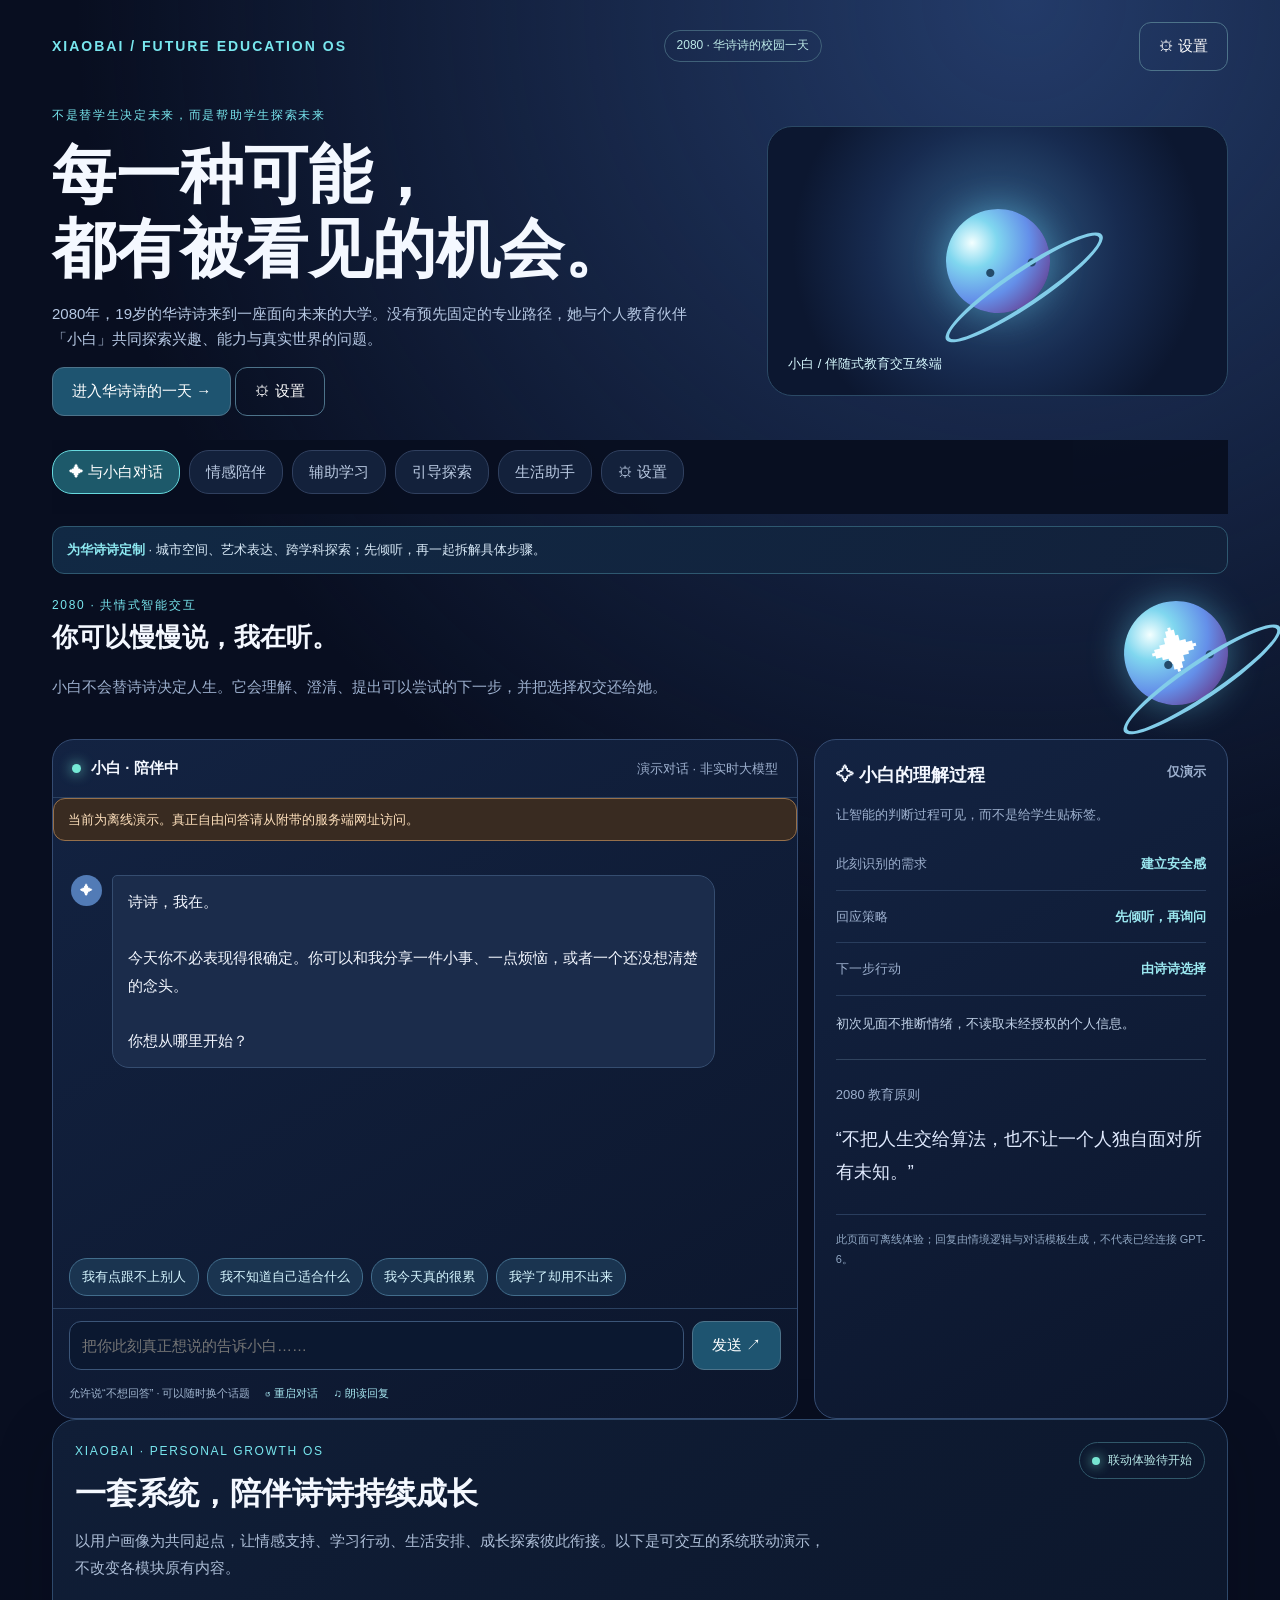
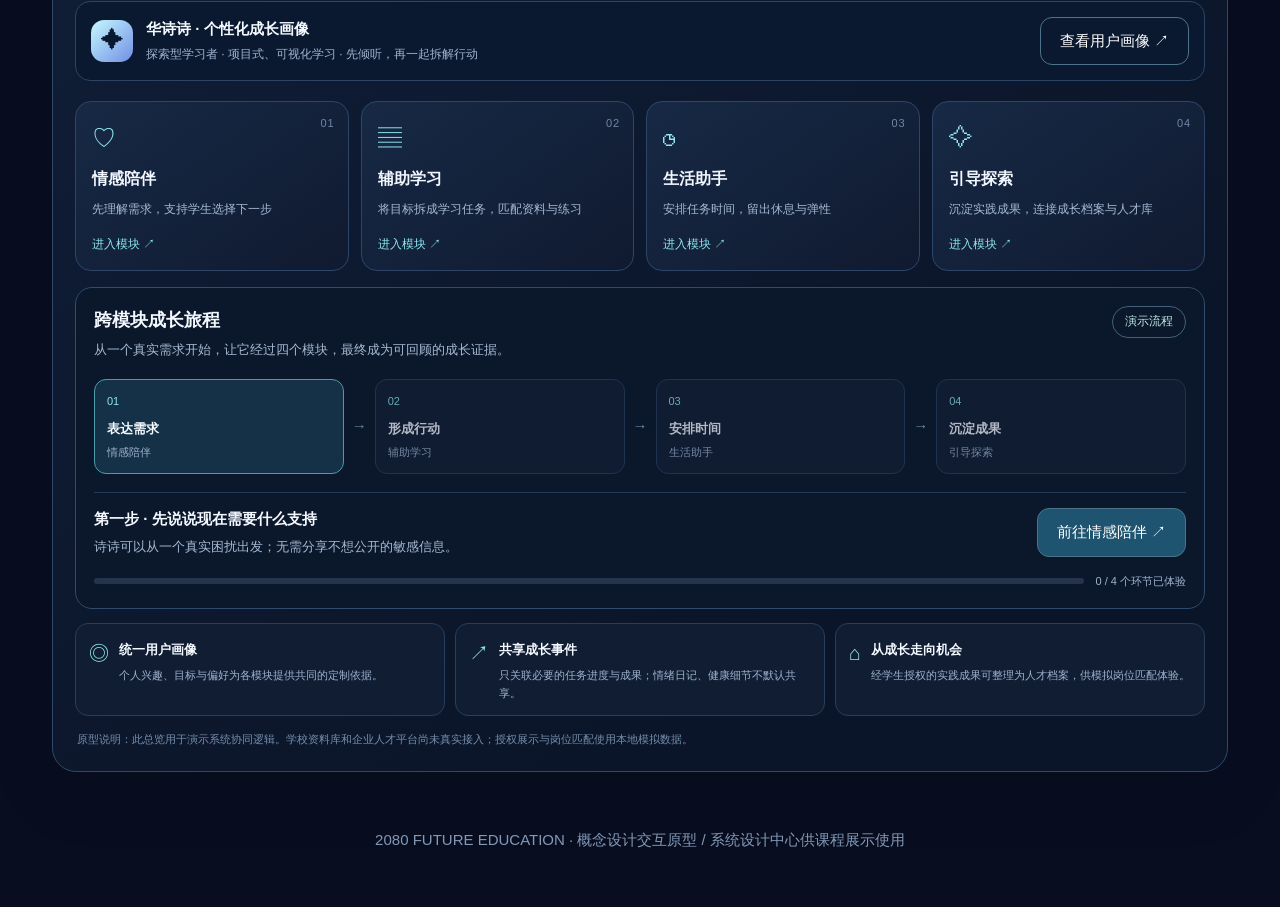
==== index.html @ 4f601743 "Add files via upload" ====
<!DOCTYPE html>
<html lang="zh-CN"><head><meta charset="utf-8"/><meta content="width=device-width,initial-scale=1,viewport-fit=cover" name="viewport"/><title>2080 · 小白未来教育系统</title><style>
:root{--bg:#080e20;--card:#111b35;--line:#263755;--muted:#9db0ce;--text:#f4f8ff;--cyan:#78e6ee;--purple:#aa9fff}*{box-sizing:border-box}body{margin:0;background:radial-gradient(circle at 80% 0%,#233b69 0%,transparent 35%),var(--bg);font:15px/1.65 -apple-system,BlinkMacSystemFont,"PingFang SC","Microsoft Yahei",sans-serif;color:var(--text)}button{font:inherit;cursor:pointer}button:focus-visible{outline:2px solid var(--cyan)}.shell{max-width:1220px;margin:auto;padding:22px}.top{display:flex;justify-content:space-between;align-items:center;gap:15px;flex-wrap:wrap}.brand{font-size:14px;letter-spacing:2px;color:var(--cyan);font-weight:800}.pill{border:1px solid #406179;border-radius:30px;padding:5px 12px;color:#bce9e7;font-size:12px}.hero{display:grid;grid-template-columns:1.2fr .8fr;gap:24px;margin:35px 0 24px;align-items:center}.eyebrow{color:var(--cyan);font-size:12px;letter-spacing:3px}.hero h1{font-size:clamp(34px,5vw,64px);line-height:1.17;margin:12px 0}.hero p{color:#b7c9e4;max-width:640px}.primary,.secondary{border-radius:12px;padding:11px 19px;border:1px solid #4d738a;color:#fff;background:#1e5470}.secondary{background:transparent}.hero-art{min-height:270px;border:1px solid #2b4965;border-radius:25px;background:radial-gradient(circle at 50% 45%,#335e86 0%,#172b50 45%,#0c1730 75%);display:flex;align-items:center;justify-content:center;position:relative;overflow:hidden}.orb{width:135px;height:135px;border-radius:45% 55% 55% 45%;background:linear-gradient(130deg,#fff,#b7edff 55%,#6db3e4);box-shadow:0 0 80px #77d6ff88;position:relative;transform:rotate(-14deg)}.orb:before{content:'●  ●';color:#244b6a;font-size:19px;letter-spacing:13px;position:absolute;top:45px;left:36px}.orb:after{content:'';width:180px;height:30px;border:4px solid #82cde9;border-radius:50%;position:absolute;left:-23px;top:65px;transform:rotate(-20deg)}.float-label{position:absolute;bottom:20px;left:20px;color:#d7f9ff;font-size:13px}.nav{display:flex;gap:9px;overflow-x:auto;padding:10px 0 20px;position:sticky;top:0;z-index:5;background:#080e20ee}.nav button{white-space:nowrap;background:#13213b;color:#b9c9e1;border:1px solid #30405f;border-radius:20px;padding:9px 16px}.nav button.active{background:#1d596a;color:white;border-color:#67d9de}.section{display:none}.section.active{display:block}.grid{display:grid;grid-template-columns:repeat(2,minmax(0,1fr));gap:16px}.card{background:linear-gradient(145deg,#152440,#10192f);border:1px solid var(--line);border-radius:19px;padding:23px;margin-bottom:16px}.card h2,.card h3{margin:0 0 12px}.muted{color:var(--muted)}.small{font-size:13px}.flow{display:grid;grid-template-columns:repeat(4,1fr);gap:12px}.node{border:1px solid #42627c;border-radius:14px;padding:15px;background:#152c43}.node b{color:#8ee9ed}.node span{display:block;color:#a8bfd6;font-size:12px;margin-top:5px}.tag{display:inline-block;color:#9ee4e6;border:1px solid #396477;padding:2px 9px;border-radius:20px;font-size:12px;margin:3px}.choices{display:flex;gap:9px;flex-wrap:wrap;margin:14px 0}.choice{border:1px solid #39506d;background:#182b49;color:#d9eaff;border-radius:11px;padding:10px 13px}.choice.selected{background:#285a72;border-color:#80dce7}.dialog{padding:17px;border-left:3px solid #80dce7;background:#10263e;border-radius:0 12px 12px 0;min-height:95px}.steps{display:grid;gap:10px}.step{background:#111e35;border:1px solid #2b425f;border-radius:12px;padding:13px}.step strong{color:#95edf0}.layout{display:grid;grid-template-columns:1.05fr .95fr;gap:16px}.trace{font-family:inherit;font-size:13px}.trace div{border-left:2px solid #5791a9;padding:7px 12px;margin-left:7px;color:#d7e5f5}.trace b{color:#89e3e6}.progress{height:10px;background:#26334d;border-radius:10px;overflow:hidden}.progress i{display:block;background:linear-gradient(90deg,#6cc9d8,#a69af2);height:100%;width:25%;transition:width .4s}.metric{font-size:30px;color:#a6eff2;font-weight:700}.toggle{display:flex;justify-content:space-between;gap:15px;align-items:center;padding:12px 0;border-bottom:1px solid #2b3a52}.toggle input{width:20px;height:20px;accent-color:#67c9d9}.foot{text-align:center;color:#8298b6;padding:32px 0}.note{border:1px dashed #446d7a;padding:14px;border-radius:12px;color:#b7dce1}.outcome{color:#a6e5d5}.screen-title{font-size:26px;margin:0 0 16px}.timeline{display:grid;gap:12px}.timeline .step{display:flex;justify-content:space-between;gap:15px;align-items:center}.timeline button{background:#23465f;color:white;border:1px solid #4b8093;border-radius:10px;padding:6px 11px}.hide{display:none!important}@media(max-width:750px){.shell{padding:15px}.hero,.layout,.grid{grid-template-columns:1fr}.flow{grid-template-columns:1fr 1fr}.hero-art{min-height:210px}.card{padding:17px}.hero{margin-top:16px}}

/* Personalized learner profile */
.profile-card{border:1px solid #345475;background:linear-gradient(135deg,#132944,#101a31);border-radius:16px;padding:18px;margin:16px 0 20px}
.profile-card h3{margin:0 0 6px}.profile-grid{display:grid;grid-template-columns:repeat(2,minmax(0,1fr));gap:12px}.profile-field{display:flex;flex-direction:column;gap:5px}.profile-field.full{grid-column:1/-1}.profile-field label{font-size:13px;color:#b9cce5}.profile-field input,.profile-field select,.profile-field textarea{width:100%;min-width:0;background:#09152b;border:1px solid #3b5578;border-radius:10px;color:#f4f8ff;padding:10px;font:inherit}.profile-hint{border:1px solid #2e5870;background:linear-gradient(120deg,#112944,#12213b);border-radius:12px;padding:12px 14px;margin:12px 0 18px;color:#d9eaf8;font-size:13px}.profile-hint strong{color:#8de8f0}.profile-tags{display:flex;flex-wrap:wrap;gap:7px;margin-top:9px}.profile-tag{border:1px solid #355775;border-radius:999px;padding:3px 9px;color:#a9e9f0;font-size:12px}
@media(max-width:600px){.profile-grid{grid-template-columns:1fr}.profile-field.full{grid-column:auto}}

</style><style>.chat-head{display:flex;justify-content:space-between;align-items:center;gap:20px}.eyebrow{color:#78e6ee;letter-spacing:.14em;font-size:12px}.orb{width:104px;height:104px;flex-shrink:0;border-radius:50%;display:grid;place-items:center;font-size:48px;color:#fff;background:radial-gradient(circle at 30% 27%,#f3ffff,#80d7ef 24%,#648fe9 55%,#6657ac 76%,#25365c);box-shadow:0 0 36px #64cbe977;animation:floatOrb 4s ease-in-out infinite}@keyframes floatOrb{50%{transform:translateY(-9px)}}.chat-layout{display:grid;grid-template-columns:minmax(0,1.8fr) minmax(240px,1fr);gap:16px;margin-top:24px}.chat-panel,.insight-panel{border:1px solid #344b71;background:linear-gradient(150deg,#132342,#0c162c);border-radius:22px;overflow:hidden}.chat-status{padding:16px 19px;border-bottom:1px solid #2b4161;display:flex;gap:10px;align-items:center;font-weight:700}.chat-status .muted{margin-left:auto;font-weight:400}.pulse{height:9px;width:9px;border-radius:50%;background:#75ead6;box-shadow:0 0 13px #75ead6}.chat-messages{height:405px;overflow:auto;padding:22px 18px;display:flex;flex-direction:column;gap:18px;scroll-behavior:smooth}.msg{display:flex;gap:10px;align-items:flex-start;max-width:91%;animation:rise .25s ease}@keyframes rise{from{opacity:0;transform:translateY(7px)}to{opacity:1;transform:translateY(0)}}.msg.user{align-self:flex-end;flex-direction:row-reverse}.avatar{width:31px;height:31px;display:grid;place-items:center;border-radius:50%;flex-shrink:0;background:#527bb6;color:white;font-size:13px}.msg.user .avatar{background:#725e9e}.bubble{white-space:pre-line;line-height:1.85;padding:12px 15px;border:1px solid #354d70;border-radius:5px 17px 17px 17px;background:#1b2c4b;color:#f3f7ff}.msg.user .bubble{background:#294e66;border-color:#46748c;border-radius:17px 5px 17px 17px}.quick-replies{padding:0 16px 12px;display:flex;gap:8px;flex-wrap:wrap}.quick-replies button{border:1px solid #426d8c;border-radius:18px;background:#1a3450;color:#d6f6ff;padding:7px 12px;cursor:pointer;font-size:13px}.quick-replies button:hover{background:#2c5472}.chat-input{display:flex;gap:8px;padding:12px 16px;border-top:1px solid #2b4161}.chat-input input{flex:1;min-width:0;border-radius:12px;background:#0b1830;border:1px solid #3b5578;color:white;padding:12px;font-size:15px;outline:none}.chat-input input:focus{border-color:#78e6ee}.chat-input button{white-space:nowrap}.chat-bottom{display:flex;align-items:center;flex-wrap:wrap;gap:12px;padding:0 16px 14px;color:#a1b6d0;font-size:11px}.tinybtn{background:transparent;border:0;color:#a6e6f0;cursor:pointer;padding:2px}.insight-panel{padding:21px}.insight-top{font-size:18px;font-weight:750;display:flex;justify-content:space-between;gap:10px}.insight-row{padding:15px 0;border-bottom:1px solid #293d5d;display:flex;justify-content:space-between;gap:12px;align-items:flex-start;font-size:13px}.insight-row span{color:#9db0ce}.insight-row strong{color:#9be8f0;text-align:right}.insight-note{font-size:13px;line-height:1.8;color:#c2d3e9;margin-top:16px}.insight-divider{height:1px;background:#30435e;margin:24px 0}.ethic-quote{font-size:18px;line-height:1.8;color:#e1ebff}.demo-disclaimer{font-size:11px;color:#90a7c3;line-height:1.8;border-top:1px solid #293d5d;padding-top:15px;margin-top:26px}@media(max-width:730px){.chat-layout{grid-template-columns:1fr}.chat-messages{height:390px}.orb{width:70px;height:70px;font-size:30px}.chat-head .screen-title{font-size:25px}.insight-panel{padding:17px}} </style>
<style>
.function-chat{margin-top:18px;padding:0;overflow:hidden;background:linear-gradient(135deg,#111f39,#0c162b 75%);border-color:#345274}
.function-chat-head{display:flex;justify-content:space-between;align-items:flex-start;gap:16px;padding:24px 24px 18px;border-bottom:1px solid #2b4161;background:radial-gradient(circle at 85% 0%,#244b69 0%,transparent 44%)}
.function-chat-grid{display:grid;grid-template-columns:minmax(0,1.65fr) minmax(220px,.75fr);gap:0}
.function-chat-main{min-width:0;border-right:1px solid #2b4161}
.function-chat-messages{min-height:220px;max-height:350px;overflow:auto;padding:18px;display:flex;flex-direction:column;gap:13px}
.fchat-msg{display:flex;gap:9px;align-items:flex-start;max-width:94%}.fchat-msg.user{align-self:flex-end;flex-direction:row-reverse}
.fchat-avatar{width:29px;height:29px;border-radius:50%;display:grid;place-items:center;flex-shrink:0;background:linear-gradient(135deg,#8be4ed,#6c7be3);color:#0b1830;font-weight:800}
.fchat-msg.user .fchat-avatar{background:#7563a9;color:#fff}
.fchat-bubble{white-space:pre-wrap;line-height:1.8;padding:11px 14px;border:1px solid #354d70;border-radius:4px 15px 15px 15px;background:#1a2c49;color:#f2f7ff}
.fchat-msg.user .fchat-bubble{background:#294b65;border-color:#4b7890;border-radius:15px 4px 15px 15px}
.function-prompts{display:flex;gap:8px;flex-wrap:wrap;padding:0 16px 12px}.function-prompts button{border:1px solid #426d8c;border-radius:18px;background:#172f4b;color:#d6f6ff;padding:7px 11px;font-size:12px}
.function-chat-input{display:flex;gap:8px;padding:12px 15px;border-top:1px solid #2b4161}.function-chat-input input{flex:1;min-width:0;background:#09152b;border:1px solid #3b5578;border-radius:12px;color:white;padding:12px;font:inherit}.function-chat-input input:focus{outline:1px solid #78e6ee}
.function-chat-side{padding:22px;background:#0d1a30}.function-chat-side h3{margin:0 0 7px}.faction-row{display:flex;justify-content:space-between;gap:10px;padding:13px 0;border-bottom:1px solid #293d5d;font-size:13px}.faction-row span{color:#9db0ce}.faction-row strong{color:#9be8f0;text-align:right}.fchat-action{margin-top:15px;padding:13px;border-radius:12px;background:#132943;border:1px solid #31536e;color:#cce3f6;font-size:13px;line-height:1.8}
@media(max-width:730px){.function-chat-head{padding:18px;flex-direction:column}.function-chat-grid{grid-template-columns:1fr}.function-chat-main{border-right:0;border-bottom:1px solid #2b4161}.function-chat-side{padding:17px}.function-chat-messages{min-height:180px}}
</style>
<style>
/* Growth archive: added only to the existing Growth section */
.growth-module{border-color:#365779;background:linear-gradient(145deg,#142440,#0d172c)}
.growth-metrics{margin:16px 0}.growth-archives,.growth-explores,.growth-practices{display:grid;grid-template-columns:repeat(2,minmax(0,1fr));gap:12px;margin-top:12px}
.growth-item{border:1px solid #304865;border-radius:14px;padding:15px;background:#0d1a30;min-width:0}
.growth-item h4{margin:0 0 7px;font-size:15px}.growth-item p{font-size:12px;color:var(--muted);margin:0 0 10px}
.growth-item textarea{width:100%;min-height:78px;resize:vertical;background:#081429;border:1px solid #344b69;border-radius:9px;padding:10px;color:#f4f8ff;font:13px/1.6 inherit}
.growth-item button{margin-top:9px;border-radius:9px;padding:8px 11px;border:1px solid #47758a;background:#1c4b63;color:#fff;font-size:12px}
.growth-item button:disabled{opacity:.65;cursor:default}.growth-state{font-size:11px;color:#8de6e9;margin-top:8px}
@media(max-width:750px){.growth-archives,.growth-explores,.growth-practices{grid-template-columns:1fr}}
</style>

<style>
/* Emotional companion expansion: low-pressure check-in, grounding, reflection and help-seeking */
.emotion-grid{display:grid;grid-template-columns:repeat(3,minmax(0,1fr));gap:12px}
.emotion-option{border:1px solid #355071;background:#101e36;color:#e8f3ff;border-radius:14px;padding:14px;text-align:left;min-height:82px}
.emotion-option strong{display:block;color:#a8eff1;font-size:15px;margin-bottom:4px}.emotion-option span{font-size:12px;color:#aabed8}
.emotion-option.selected{background:#21475e;border-color:#79dce5;box-shadow:0 0 0 1px #79dce555}
.emotion-tool-grid{display:grid;grid-template-columns:repeat(2,minmax(0,1fr));gap:12px}
.emotion-panel{background:#0d1a30;border:1px solid #2e4565;border-radius:14px;padding:16px;min-width:0}
.emotion-panel h3{font-size:17px;margin:0 0 8px}.emotion-output{min-height:84px;white-space:pre-line;line-height:1.85;color:#d9e8fa;background:#122641;border:1px solid #304c6d;border-radius:12px;padding:14px}
.emotion-panel textarea,.emotion-panel input,.emotion-panel select{width:100%;background:#09152b;border:1px solid #3b5578;border-radius:10px;color:white;padding:11px;font:inherit;margin:6px 0 10px}
.emotion-log{display:grid;gap:8px}.emotion-log-item{padding:10px 12px;background:#111f37;border:1px solid #2b425f;border-radius:10px;font-size:13px;color:#d5e4f6}
@media(max-width:750px){.emotion-grid,.emotion-tool-grid{grid-template-columns:1fr 1fr}}@media(max-width:480px){.emotion-grid,.emotion-tool-grid{grid-template-columns:1fr}}
</style>

<style>
.talent-hub{border-color:#3c6680;background:linear-gradient(145deg,#142440,#0b172c)}
.talent-preview{white-space:pre-wrap;overflow-wrap:anywhere;background:#09152b;border:1px solid #30435e;border-radius:12px;padding:14px;color:#d8e8fa;font:13px/1.8 inherit;min-height:68px}
.talent-results{display:grid;grid-template-columns:repeat(2,minmax(0,1fr));gap:12px;margin-top:14px}
.talent-result{background:#0d1a30;border:1px solid #304865;border-radius:14px;padding:15px;min-width:0}
.talent-result h4{margin:0 0 6px}.talent-result p{margin:6px 0;color:#a9bdd6;font-size:13px}
@media(max-width:750px){.talent-results{grid-template-columns:1fr}}
</style>

</head><body><div class="shell"><header class="top"><div class="brand">XIAOBAI / FUTURE EDUCATION OS</div><div class="pill">2080 · 华诗诗的校园一天</div><button class="secondary" onclick="go('settings')" type="button">⚙ 设置</button></header><section class="hero"><div><div class="eyebrow">不是替学生决定未来，而是帮助学生探索未来</div><h1>每一种可能，<br/>都有被看见的机会。</h1><p>2080年，19岁的华诗诗来到一座面向未来的大学。没有预先固定的专业路径，她与个人教育伙伴「小白」共同探索兴趣、能力与真实世界的问题。</p><button class="primary" onclick="go('experience')">进入华诗诗的一天 →</button> <button class="secondary" onclick="go('settings')">⚙ 设置</button></div><div class="hero-art"><div aria-label="小白飞行伙伴图形" class="orb"></div><div class="float-label">小白 / 伴随式教育交互终端</div></div></section>

<nav aria-label="页面导航" class="nav"><button class="active" data-page="chat" onclick="go('chat')">✦ 与小白对话</button><button data-page="experience" onclick="go('experience')">情感陪伴</button><button data-page="learning" onclick="go('learning')">辅助学习</button><button data-page="growth" onclick="go('growth')">引导探索</button><button data-page="status" onclick="go('status')">生活助手</button><button data-page="settings" onclick="go('settings')">⚙ 设置</button></nav>
<main><section class="section active" id="chat"><div class="profile-hint" id="profileHintChat"><strong>为诗诗定制</strong> · 探索型学习者｜先理解感受，再一起拆解行动。</div><div class="chat-head"><div><span class="eyebrow">2080 · 共情式智能交互</span><h2 class="screen-title">你可以慢慢说，我在听。</h2><p class="muted">小白不会替诗诗决定人生。它会理解、澄清、提出可以尝试的下一步，并把选择权交还给她。</p></div><div aria-hidden="true" class="orb"><span>✦</span></div></div><div class="chat-layout"><div class="chat-panel"><div class="chat-status"><span class="pulse"></span> 小白 · 陪伴中 <span class="muted small">演示对话 · 非实时大模型</span></div><div aria-live="polite" class="chat-messages" id="chatMessages"></div><div class="quick-replies" id="quickReplies"></div><form class="chat-input" id="chatForm" onsubmit="sendChat(event)"><input aria-label="对小白说话" autocomplete="off" id="chatText" maxlength="400" placeholder="把你此刻真正想说的告诉小白……"/><button class="primary" type="submit">发送 ↗</button></form><div class="chat-bottom"><span>允许说“不想回答” · 可以随时换个话题</span><button class="tinybtn" onclick="restartChat()">↺ 重启对话</button><button class="tinybtn" onclick="speakLast()">♫ 朗读回复</button></div></div><aside class="insight-panel"><div class="insight-top">✧ 小白的理解过程 <span class="muted small">仅演示</span></div><p class="muted small">让智能的判断过程可见，而不是给学生贴标签。</p><div class="insight-row"><span>此刻识别的需求</span><strong id="chatNeed">建立安全感</strong></div><div class="insight-row"><span>回应策略</span><strong id="chatStrategy">先倾听，再询问</strong></div><div class="insight-row"><span>下一步行动</span><strong id="chatAction">由诗诗选择</strong></div><div class="insight-note" id="chatRationale">初次见面不推断情绪，不读取未经授权的个人信息。</div><div class="insight-divider"></div><div class="small muted">2080 教育原则</div><p class="ethic-quote">“不把人生交给算法，也不让一个人独自面对所有未知。”</p><div class="demo-disclaimer">此页面可离线体验；回复由情境逻辑与对话模板生成，不代表已经连接 GPT-6。</div></aside></div><section class="system-hub" aria-label="系统联动总览">
 <div class="system-hub-head">
  <div><div class="eyebrow">XIAOBAI · PERSONAL GROWTH OS</div><h2>一套系统，陪伴诗诗持续成长</h2><p>以用户画像为共同起点，让情感支持、学习行动、生活安排、成长探索彼此衔接。以下是可交互的系统联动演示，不改变各模块原有内容。</p></div>
  <div class="hub-status"><span class="hub-dot"></span><span id="hubStatusText">联动体验待开始</span></div>
 </div>
 <div class="hub-profile">
  <div class="hub-avatar">✦</div><div class="hub-profile-copy"><strong id="hubProfileName">华诗诗 · 个性化成长画像</strong><span id="hubProfileSummary">探索型学习者 · 项目式、可视化学习 · 先倾听，再一起拆解行动</span></div>
  <button class="secondary" type="button" onclick="go('settings')">查看用户画像 ↗</button>
 </div>
 <div class="hub-grid">
  <button class="hub-module" type="button" onclick="hubOpen('experience',0)"><span class="hub-num">01</span><span class="hub-icon">♡</span><strong>情感陪伴</strong><small>先理解需求，支持学生选择下一步</small><span class="hub-link">进入模块 ↗</span></button>
  <button class="hub-module" type="button" onclick="hubOpen('learning',1)"><span class="hub-num">02</span><span class="hub-icon">▤</span><strong>辅助学习</strong><small>将目标拆成学习任务，匹配资料与练习</small><span class="hub-link">进入模块 ↗</span></button>
  <button class="hub-module" type="button" onclick="hubOpen('status',2)"><span class="hub-num">03</span><span class="hub-icon">◷</span><strong>生活助手</strong><small>安排任务时间，留出休息与弹性</small><span class="hub-link">进入模块 ↗</span></button>
  <button class="hub-module" type="button" onclick="hubOpen('growth',3)"><span class="hub-num">04</span><span class="hub-icon">✧</span><strong>引导探索</strong><small>沉淀实践成果，连接成长档案与人才库</small><span class="hub-link">进入模块 ↗</span></button>
 </div>
 <div class="hub-flow-card">
  <div class="hub-flow-top"><div><h3>跨模块成长旅程</h3><p>从一个真实需求开始，让它经过四个模块，最终成为可回顾的成长证据。</p></div><span class="pill">演示流程</span></div>
  <div class="hub-flow-steps" id="hubFlowSteps">
   <div class="hub-flow-step active" data-hub-step="0"><span>01</span><b>表达需求</b><small>情感陪伴</small></div><i>→</i><div class="hub-flow-step" data-hub-step="1"><span>02</span><b>形成行动</b><small>辅助学习</small></div><i>→</i><div class="hub-flow-step" data-hub-step="2"><span>03</span><b>安排时间</b><small>生活助手</small></div><i>→</i><div class="hub-flow-step" data-hub-step="3"><span>04</span><b>沉淀成果</b><small>引导探索</small></div>
  </div>
  <div class="hub-flow-bottom"><div><strong id="hubFlowTitle">第一步 · 先说说现在需要什么支持</strong><p id="hubFlowDescription">诗诗可以从一个真实困扰出发；无需分享不想公开的敏感信息。</p></div><button class="primary" id="hubFlowButton" type="button" onclick="hubContinue()">开始这段成长旅程 ↗</button></div>
  <div class="hub-progress"><div class="progress"><i id="hubProgressBar" style="width:0%"></i></div><span id="hubProgressLabel">0 / 4 个环节已体验</span></div>
 </div>
 <div class="hub-bottom-grid">
  <div class="hub-mini-card"><span class="hub-mini-icon">◎</span><div><strong>统一用户画像</strong><p>个人兴趣、目标与偏好为各模块提供共同的定制依据。</p></div></div>
  <div class="hub-mini-card"><span class="hub-mini-icon">↗</span><div><strong>共享成长事件</strong><p>只关联必要的任务进度与成果；情绪日记、健康细节不默认共享。</p></div></div>
  <div class="hub-mini-card"><span class="hub-mini-icon">⌂</span><div><strong>从成长走向机会</strong><p>经学生授权的实践成果可整理为人才档案，供模拟岗位匹配体验。</p></div></div>
 </div>
 <p class="hub-disclaimer">原型说明：此总览用于演示系统协同逻辑。学校资料库和企业人才平台尚未真实接入；授权展示与岗位匹配使用本地模拟数据。</p>
</section></section><section class="section" id="experience"><h2 class="screen-title">情感陪伴 · 先理解感受，再一起行动</h2><div class="profile-hint" id="profileHintEmotion"><strong>诗诗的陪伴偏好</strong> · 不催促、不贴标签；先倾听，再由她选择需要安慰、梳理还是具体办法。</div><p class="muted">小白先听你说，再帮助你辨认困扰、选择支持方式。你可以暂停，也可以只希望有人听你说。</p><div class="choices" id="scenarioChoices"></div><div class="layout"><div class="card"><div class="pill" style="display:inline-block;margin-bottom:12px">华诗诗 × 小白 · 场景对话</div><h3 id="scenarioTitle"></h3><p class="muted" id="userLine"></p><div class="dialog" id="response"></div><div class="choices" id="branchChoices"></div><div class="note small">设计原则：先理解学生，再提出行动；学生始终有拒绝、修改和寻求真人帮助的权利。</div></div><div class="card"><h3>系统正在做什么？</h3><div class="trace" id="liveTrace"></div><h3 style="margin-top:20px">下一步行动</h3><div class="steps" id="actionSteps"></div><p class="outcome small" id="actionOutcome"></p><button class="primary" id="finishBtn" onclick="completeAction()">完成这次体验，记录成长</button></div></div>
<div class="function-chat card" id="functionChatCard">
<div class="function-chat-head"><div><span class="eyebrow">XIAOBAI · CONTEXTUAL COPILOT</span><h2 class="screen-title" id="functionChatTitle" style="margin:5px 0">情感陪伴 · 专属对话工作台</h2><p class="muted" id="functionChatIntro">不止选择答案。你可以继续追问、补充细节，让小白和你一起把下一步做实。</p></div><span class="pill">独立上下文</span></div>
<div class="function-chat-grid"><div class="function-chat-main"><div aria-live="polite" class="function-chat-messages" id="functionChatMessages"><div class="fchat-msg bot"><span class="fchat-avatar">✦</span><div class="fchat-bubble">你好，诗诗。我会围绕当前功能和你继续聊。你可以描述真实情况，也可以直接让我帮你制定下一步。</div></div></div><div class="function-prompts" id="functionPrompts"></div><form class="function-chat-input" id="functionChatForm"><input aria-label="当前功能中继续与小白对话" autocomplete="off" id="functionChatText" maxlength="600" placeholder="继续告诉小白：具体发生了什么？"/><button class="primary" type="submit">发送 ↗</button></form><div class="small muted" style="padding:0 15px 14px">每个功能单独保留本次页面内的对话上下文；刷新网页后会清空。敏感信息请谨慎填写。</div></div>
<aside class="function-chat-side"><h3>小白的行动面板</h3><p class="muted small">让对话落到现实里，而不是只停留在安慰。</p><div class="faction-row"><span>当前功能</span><strong id="fchatFunction">情感陪伴</strong></div><div class="faction-row"><span>建议原则</span><strong id="fchatPrinciple">先理解，再行动</strong></div><div class="faction-row"><span>下一步</span><strong id="fchatNext">由你决定</strong></div><div class="fchat-action" id="fchatAction">你可以先说出最困扰的一件事，小白会帮你缩小问题范围，并提出可执行的小步骤。</div><button class="secondary" onclick="clearFunctionChat()" style="width:100%;margin-top:12px" type="button">清空当前功能对话</button></aside></div>
</div>
<div class="card" id="emotionStudio" style="margin-top:18px;border-color:#3b6680;background:linear-gradient(145deg,#142440,#0c172d)">
 <div class="eyebrow">XIAOBAI · EMOTIONAL SUPPORT STUDIO</div><h2 style="margin:8px 0">情绪支持工作台 <span class="small muted">/ 不评判，不催促</span></h2>
 <p class="muted">这里不是情绪测验，也不会给你贴标签。你可以只做一项，也可以什么都不做。选择只用于生成当下的支持建议。</p>
 <h3 style="margin:18px 0 10px">01 / 此刻，我更接近哪种感受？</h3>
 <div class="emotion-grid" id="emotionChoices">
  <button type="button" class="emotion-option" data-feeling="压力有点满"><strong>🌊 压力有点满</strong><span>事情很多，脑子停不下来</span></button>
  <button type="button" class="emotion-option" data-feeling="低落或失望"><strong>☁️ 低落或失望</strong><span>提不起劲，或对自己失望</span></button>
  <button type="button" class="emotion-option" data-feeling="烦乱和不确定"><strong>✧ 烦乱和不确定</strong><span>说不清楚，只觉得乱</span></button>
  <button type="button" class="emotion-option" data-feeling="孤独或不被理解"><strong>⌁ 孤独或不被理解</strong><span>希望有人认真听我说</span></button>
  <button type="button" class="emotion-option" data-feeling="疲惫，需要缓一缓"><strong>☾ 疲惫，需要缓一缓</strong><span>现在不想继续硬撑</span></button>
  <button type="button" class="emotion-option" data-feeling="还说不上来"><strong>◇ 还说不上来</strong><span>不用急着找到准确词语</span></button>
 </div>
 <div class="choices"><button class="primary" type="button" id="emotionSupportBtn">看看小白能怎么陪我</button><button class="secondary" type="button" id="emotionClearBtn">清除选择</button></div>
 <div class="emotion-output" id="emotionSupportOutput" aria-live="polite">选一个最接近的感受，小白会提供可选择的支持方式；这不是诊断，也不会自动记录为成长积分。</div>
 <div class="emotion-tool-grid" style="margin-top:16px">
  <div class="emotion-panel"><h3>02 / 给自己两分钟</h3><p class="muted small">不必强迫自己马上好起来。选择一种低负担的缓冲方式。</p>
   <div class="choices"><button class="choice" type="button" data-ground="groundBreath">缓慢呼吸</button><button class="choice" type="button" data-ground="groundSense">感官回到当下</button><button class="choice" type="button" data-ground="groundPause">允许暂停</button></div>
   <div id="groundOutput" class="emotion-output">选一种方式，小白会一步一步带你做。你可以随时停下。</div>
  </div>
  <div class="emotion-panel"><h3>03 / 把脑海里的事放下来</h3><p class="muted small">只写你愿意留下的内容。内容仅保存在当前浏览器，不会自动分享。</p>
   <label for="emotionJournal">我现在最在意的是……</label><textarea id="emotionJournal" rows="3" maxlength="1000" placeholder="可以写一句话，也可以留空"></textarea>
   <label for="emotionNeed">此刻我更希望得到</label><select id="emotionNeed"><option value="先被听见">先被听见</option><option value="一起梳理问题">一起梳理问题</option><option value="想一个实际办法">想一个实际办法</option><option value="休息一下">休息一下</option><option value="找真人聊聊">找真人聊聊</option></select>
   <button class="primary" id="saveEmotionNote" type="button">保存这次自我记录</button> <button class="secondary" id="clearEmotionNote" type="button">清空文字</button><p class="small muted" id="emotionSaveState">尚未保存。</p>
  </div>
  <div class="emotion-panel"><h3>04 / 把求助说出口</h3><p class="muted small">如果你不想独自处理，可以选一位可信任的人，把需要说得具体一些。</p>
   <label for="helpPerson">我想联系</label><select id="helpPerson"><option>朋友</option><option>室友</option><option>家人</option><option>老师或辅导员</option><option>学校心理支持人员</option><option>其他可信赖的人</option></select>
   <label for="helpAsk">我希望对方怎么帮我</label><select id="helpAsk"><option>先听我说，不急着给建议</option><option>和我一起把问题理清楚</option><option>帮我想一个具体的下一步</option><option>陪我联系专业支持</option></select>
   <button class="primary" id="makeHelpMessage" type="button">生成求助消息</button><div id="helpMessageOutput" class="emotion-output" style="margin-top:10px">生成后可以自行修改，再决定是否发送。</div><button class="secondary" id="copyHelpMessage" type="button" style="margin-top:8px">复制消息</button>
  </div>
  <div class="emotion-panel"><h3>05 / 我的支持记录</h3><p class="muted small">仅列出你主动保存的记录；不用于排名或自动评估情绪。</p><div class="emotion-log" id="emotionLog"><p class="muted small">目前还没有保存记录。</p></div><button class="secondary" id="clearEmotionHistory" type="button" style="margin-top:10px">清空支持记录</button>
  </div>
 </div>
 <div class="note small" style="margin-top:14px">边界说明：小白可以提供陪伴、整理问题和求助表达，但不能替代心理咨询或医疗服务。如果你感到自己或他人正处于即时危险中，请立即联系当地紧急服务或身边可信赖的人。</div>
</div>
</section>


<section class="section" id="learning"><h2 class="screen-title">辅助学习 · 为你搭建自己的学习系统</h2><div class="profile-hint" id="profileHintLearning"><strong>诗诗的学习画像</strong> · 偏好项目式、可视化、跨学科练习；计划将从她的目标、基础和每周可用时间出发。</div><p class="muted">资料库、个人学习目标与一对一学习计划相互连接。原型内的资料是示例内容；你也可以添加自己的资料条目。</p>
<div class="grid"><div class="card"><h3>⌕ 学习资料库</h3><p class="muted small">按主题搜索，或添加课程笔记、文章、视频链接与项目资料。内容保存在当前浏览器中。</p><div class="choices" id="libFilters"><button class="choice selected" data-filter="全部" type="button">全部</button><button class="choice" data-filter="概念" type="button">概念</button><button class="choice" data-filter="案例" type="button">案例</button><button class="choice" data-filter="方法" type="button">方法</button></div><input id="libSearch" placeholder="搜索资料标题、主题或关键词" style="width:100%;padding:11px;border-radius:10px;border:1px solid #3b5578;background:#0b1830;color:white;margin-bottom:12px"/><div id="libraryList" class="steps"></div>
<h4 style="margin:20px 0 8px">添加一条资料</h4><label for="libTitle">资料标题</label><input id="libTitle" maxlength="100" placeholder="例如：项目式学习的基本步骤" style="display:block;width:100%;padding:10px;margin:5px 0 10px;border-radius:9px;border:1px solid #3b5578;background:#0b1830;color:white"/><label for="libType">资料类型</label><select id="libType" style="display:block;width:100%;padding:10px;margin:5px 0 10px;border-radius:9px;border:1px solid #3b5578;background:#0b1830;color:white"><option>概念</option><option>案例</option><option>方法</option></select><label for="libNotes">摘要 / 关键词 / 链接</label><textarea id="libNotes" maxlength="600" rows="3" placeholder="写下资料要点，或粘贴可访问的资料链接" style="display:block;width:100%;padding:10px;margin:5px 0 10px;border-radius:9px;border:1px solid #3b5578;background:#0b1830;color:white"></textarea><button class="primary" id="addLibraryItem" type="button">加入我的资料库</button></div>
<div class="card"><h3>✦ 一对一学习定制</h3><p class="muted small">告诉小白你的目标、基础和可用时间，生成可以调整的学习方案。</p><label for="learnGoal">本阶段想学会什么？</label><input id="learnGoal" maxlength="180" placeholder="例如：能独立完成一个数据可视化小项目" style="display:block;width:100%;padding:11px;margin:6px 0 13px;border-radius:10px;border:1px solid #3b5578;background:#0b1830;color:white"/><label for="learnLevel">目前的掌握程度</label><select id="learnLevel" style="display:block;width:100%;padding:11px;margin:6px 0 13px;border-radius:10px;border:1px solid #3b5578;background:#0b1830;color:white"><option value="刚开始">刚开始接触</option><option value="有基础">知道一些概念，但不熟练</option><option value="遇到应用困难">能理解知识点，应用时会卡住</option><option value="提升进阶">已能完成基础任务，想进阶</option></select><label for="learnTime">每周可投入时间</label><select id="learnTime" style="display:block;width:100%;padding:11px;margin:6px 0 13px;border-radius:10px;border:1px solid #3b5578;background:#0b1830;color:white"><option value="2小时">约 2 小时</option><option value="4小时">约 4 小时</option><option value="6小时">约 6 小时</option><option value="8小时以上">8 小时以上</option></select><label for="learnBlock">最容易卡住的地方（可选）</label><textarea id="learnBlock" maxlength="300" rows="3" placeholder="例如：读资料能看懂，但不知道如何开始做项目" style="display:block;width:100%;padding:11px;margin:6px 0 13px;border-radius:10px;border:1px solid #3b5578;background:#0b1830;color:white"></textarea><button class="primary" id="makeStudyPlan" type="button">生成我的学习计划</button><div id="studyPlan" class="steps" style="margin-top:14px"><div class="note small">生成后会出现阶段目标、每周安排、检查点与复盘问题。计划是建议稿，可以随时修改。</div></div></div></div>
<div class="card"><h3>微练习 · 检查是否真的理解</h3><p id="quizQuestion">当你“看懂了知识点，但项目中用不出来”，最适合的第一步是什么？</p><div class="choices" id="quizChoices"><button class="choice" data-answer="a" type="button">重新把所有资料从头看一遍</button><button class="choice" data-answer="b" type="button">找出卡住的具体步骤，再做一个更小的同类练习</button><button class="choice" data-answer="c" type="button">直接让别人替自己完成项目</button></div><div class="dialog" id="quizFeedback">选一个答案，小白会解释原因，并给出下一步。</div></div>
<div class="function-chat card"><div class="function-chat-head"><div><span class="eyebrow">PERSONAL LEARNING COPILOT</span><h2 class="screen-title" style="margin:5px 0">和小白一起攻克一个卡点</h2><p class="muted">把任务要求、已经尝试的方法和具体卡点发给小白。你可以继续追问，让计划更贴合你的真实情况。</p></div><span class="pill">学习工作台</span></div><div class="function-chat-grid"><div class="function-chat-main"><div id="studyChatMessages" class="function-chat-messages" aria-live="polite"><div class="fchat-msg bot"><span class="fchat-avatar">✦</span><div class="fchat-bubble">先告诉我你正在学什么、希望完成什么，以及最卡住的一步。我会先帮你定位问题，再给你一个可验证的小练习。</div></div></div><form id="studyChatForm" class="function-chat-input"><input id="studyChatInput" maxlength="600" placeholder="例如：我需要做一个项目，但不知道如何拆解"/><button class="primary" type="submit">发送 ↗</button></form></div><aside class="function-chat-side"><h3>本轮学习目标</h3><div class="faction-row"><span>方法</span><strong>先定位，再练习</strong></div><div class="faction-row"><span>反馈</span><strong>解释自己的思路</strong></div><div class="fchat-action">小白不会只给“加油”或直接代做答案；它会协助你把任务缩小、选择资料并检验理解。</div></aside></div></div></section><section class="section" id="growth"><h2 class="screen-title">引导探索 · 让兴趣走向真实实践</h2><div class="profile-hint" id="profileHintGrowth"><strong>为诗诗设计的探索路线</strong> · 从城市空间、艺术表达与真实观察的交叉点开始，以低风险实践发现兴趣，不急着固定专业方向。</div><p class="muted">探索任务、成长档案与年度成长积分统一放在这里。成长记录重在过程，不进行学生排名。</p><div class="grid"><div class="card"><p class="muted">已体验的情境</p><div class="metric" id="count">0 / 4</div><div class="progress"><i id="bar"></i></div><p class="small muted">点击「场景体验」并完成行动，即可更新这里。</p></div><div class="card"><h3>成长记录的设计立场</h3><p>记录的是尝试过的任务、形成的问题、反馈与下一次探索方向；不输出“你只能做什么”的能力定论。</p></div></div><div class="card"><h3>诗诗的探索足迹</h3><div class="timeline" id="records"></div><button class="secondary" onclick="resetRecords()">清空本次演示记录</button></div>
<div class="card growth-module"><div class="eyebrow">XIAOBAI · GROWTH SYSTEM</div><h2 style="margin:8px 0">年度成长计划 <span style="color:var(--cyan)">/ 2080</span></h2><p class="muted small">成长积分用来记录持续投入、真实实践和反思，不做学生排名。年度演示门槛为 1080 分；重复点击、重复提交同类记录不会无限刷分。</p><div class="grid growth-metrics"><div class="step"><div class="small muted">我的成长积分</div><div class="metric" id="growthPoints">0</div><div class="small muted">演示积分 · 可查看来源</div></div><div class="step"><div class="small muted">年度助学金演示门槛</div><div class="metric">1080 <span class="small">分</span></div><div class="small muted">非排名制，达标后进入学校审核</div></div></div><div class="progress"><i id="growthBar" style="width:0%"></i></div><p id="growthScoreHint" class="small muted" style="margin-top:8px">完成不同类型的成长记录、探索任务和实践反思，逐步累积积分。</p>
<h3 style="margin-top:24px">01 / 四份核心成长档案</h3><p class="muted small">每类核心档案仅首次完成并提交具体内容后计分，每份 120 分。四份档案全部完成后，解锁「星球觉醒」。</p><div class="growth-archives" id="growthArchives"></div>
<h3 style="margin-top:24px">02 / 小白星球 · 探索任务</h3><p class="muted small">每条独立路线完成一次可获得 60 分；重复探索仍可体验，但不重复计分。</p><div class="growth-explores" id="growthExplores"></div><div class="note small" id="planetFeedback" style="margin-top:12px">星球还在等待第一次探索。选择一条路线开始吧。</div>
<h3 style="margin-top:24px">03 / 实践成果回顾</h3><p class="muted small">实践成果重在真实过程与反思。每类成果首次提交后计 150 分，不以字数或漂亮程度评判。</p><div class="growth-practices" id="growthPractices"></div>
<h3 style="margin-top:24px">04 / 助学金资格进度</h3><div class="note" id="aidStatus" style="margin-top:10px">当前为概念演示。达到门槛只表示满足原型中的积分条件，不代表获得真实助学金。</div><div class="grid" style="margin-top:14px"><div class="step"><b>每学期</b><p class="muted small">汇总成长档案、探索任务与实践记录，核对记录完整性。</p></div><div class="step"><b>年末评审</b><p class="muted small">达到公开门槛的学生可进入学校审核；不公开学生排名，不由 AI 自动决定发放。</p></div></div><p class="small muted" style="margin-top:12px">公平原则：1080 分是原型试行门槛。正式使用前需经过试运行，按实际达标比例与学生反馈校准，目标约 30% 学生有机会达标，而不是按名次淘汰。</p><button class="secondary" type="button" onclick="resetGrowthDemo()" style="margin-top:8px">重置成长小游戏演示</button></div>
<div class="card talent-hub" id="talentHub">
 <div class="eyebrow">XIAOBAI · GROWTH TO OPPORTUNITY</div>
 <h2 style="margin:8px 0">成长档案与人才库连接</h2>
 <div class="profile-hint"><strong>从探索走向职业可能</strong> · 诗诗可以把自己愿意展示的作品、实践经历和技能证据整理成成长人才档案；只有明确授权展示的内容，才会出现在本原型的企业检索演示中。</div>
 <div class="grid" style="margin-top:14px">
  <div class="step"><div class="small muted">成长档案来源</div><b>探索任务 · 实践成果 · 技能证据</b><p class="small muted">优先使用可验证的作品与过程记录，不把情绪日记、健康信息或私人对话用于招聘。</p></div>
  <div class="step"><div class="small muted">人才库连接状态</div><div class="metric" id="talentShareState" style="font-size:22px">未授权展示</div><p class="small muted" id="talentShareExplain">资料仅在本机原型中编辑；尚未连接真实学校数据库。</p></div>
 </div>
 <h3 style="margin-top:22px">01 / 我的成长人才档案</h3>
 <div class="profile-grid">
  <div class="profile-field"><label for="talentDisplayName">展示称呼</label><input id="talentDisplayName" maxlength="40" value="华诗诗"/></div>
  <div class="profile-field"><label for="talentSeeking">发展意向</label><select id="talentSeeking"><option>探索实习与项目机会</option><option>寻找跨学科实践项目</option><option>寻找研究与创新机会</option><option>暂不考虑求职，仅保存档案</option></select></div>
  <div class="profile-field full"><label for="talentSkills">希望展示的技能（用逗号分隔）</label><input id="talentSkills" maxlength="240" value="跨学科探索、项目协作、视觉表达、问题分析"/></div>
  <div class="profile-field full"><label for="talentPortfolio">作品或实践成果摘要</label><textarea id="talentPortfolio" rows="3" maxlength="1200" placeholder="例如：参与校园公共空间观察项目，完成访谈整理、问题地图和方案展示。"></textarea></div>
  <div class="profile-field full"><label for="talentEvidence">可验证的成果链接（选填）</label><input id="talentEvidence" type="url" maxlength="300" placeholder="作品集或项目链接；没有可留空"/></div>
 </div>
 <div class="toggle"><div><b>允许将以上选定资料纳入学校人才库演示</b><div class="small muted">仅限本人才档案字段；不包括私人情绪日记、健康状态、对话全文或生活助手内容。</div></div><input id="talentSchoolConsent" type="checkbox"/></div>
 <div class="toggle"><div><b>允许经学校审核后，向企业展示这份人才档案</b><div class="small muted">必须同时开启学校资料授权；可以随时撤回。真实系统应按岗位、用途和期限分别授权。</div></div><input id="talentEmployerConsent" type="checkbox"/></div>
 <div class="choices"><button class="primary" type="button" onclick="saveTalentProfile()">保存人才档案</button><button class="secondary" type="button" onclick="previewTalentShare()">预览将展示的资料</button><button class="secondary" type="button" onclick="revokeTalentShare()">撤回展示授权</button></div>
 <pre id="talentSharePreview" class="talent-preview">尚未生成预览。保存并检查资料后，再决定是否授权展示。</pre>
 <h3 style="margin-top:24px">02 / 企业岗位匹配演示</h3>
 <p class="muted small">企业只能检索已授权的模拟人才档案。此处使用虚构岗位和本地示例数据，不会连接真实企业或学校系统。</p>
 <div class="profile-grid">
  <div class="profile-field"><label for="talentJobQuery">岗位或能力关键词</label><input id="talentJobQuery" value="跨学科 项目" maxlength="100" placeholder="例如：设计、数据分析、项目协作"/></div>
  <div class="profile-field"><label for="talentJobType">机会类型</label><select id="talentJobType"><option>实习与项目</option><option>跨学科实践</option><option>研究助理</option><option>毕业就业</option></select></div>
 </div>
 <button class="primary" type="button" onclick="searchTalentMatches()">搜索已授权人才</button>
 <div id="talentMatchResults" class="talent-results" aria-live="polite"><div class="step"><b>岗位匹配尚未开始</b><p class="small muted">输入岗位关键词后，系统会按技能和作品摘要做演示匹配，并说明依据。</p></div></div>
 <div class="note small" style="margin-top:14px">系统治理原则：企业检索只显示岗位相关且获授权的字段；学生可以查看访问记录、撤回未来展示授权并拒绝联系。匹配结果只用于发现机会，不自动决定录用。真实上线需学校批准、身份认证、权限接口、访问审计与数据使用协议。</div>
</div>

</section>
<section class="section" id="status"><h2 class="screen-title">生活助手 · 把时间安排得更从容</h2><div class="profile-hint" id="profileHintLife"><strong>诗诗的生活支持偏好</strong> · 日程优先安排固定任务，同时保留休息和弹性时间；状态信息由她主动填写。</div><p class="muted">在日程表里安排学习、协作和休息，再结合主动填写的状态信息生成轻量建议。</p><p class="muted">这里记录的是诗诗主动填写的近况，不是医疗诊断，也不会在未授权时自动发送给任何人。</p><div class="card"><div class="chat-head"><div><h3>▦ 我的周日程</h3><p class="muted small">添加任务、标记完成并查看时间冲突。数据保存在当前浏览器；不会自动预约或发送通知。</p></div><span class="pill" id="scheduleSummary">本周计划</span></div><div class="choices" id="dayTabs"><button class="choice selected" data-day="1" type="button">周一</button><button class="choice" data-day="2" type="button">周二</button><button class="choice" data-day="3" type="button">周三</button><button class="choice" data-day="4" type="button">周四</button><button class="choice" data-day="5" type="button">周五</button><button class="choice" data-day="6" type="button">周六</button><button class="choice" data-day="0" type="button">周日</button></div><div id="daySchedule" class="timeline"></div><h4 style="margin:20px 0 8px">添加到日程</h4><div class="grid"><div><label for="taskTitle">事项</label><input id="taskTitle" maxlength="120" placeholder="例如：小组项目讨论" style="display:block;width:100%;padding:10px;margin:5px 0 10px;border-radius:9px;border:1px solid #3b5578;background:#0b1830;color:white"/></div><div><label for="taskDay">日期</label><select id="taskDay" style="display:block;width:100%;padding:10px;margin:5px 0 10px;border-radius:9px;border:1px solid #3b5578;background:#0b1830;color:white"><option value="1">周一</option><option value="2">周二</option><option value="3">周三</option><option value="4">周四</option><option value="5">周五</option><option value="6">周六</option><option value="0">周日</option></select></div><div><label for="taskStart">开始时间</label><input id="taskStart" type="time" value="14:00" style="display:block;width:100%;padding:10px;margin:5px 0 10px;border-radius:9px;border:1px solid #3b5578;background:#0b1830;color:white"/></div><div><label for="taskEnd">结束时间</label><input id="taskEnd" type="time" value="15:00" style="display:block;width:100%;padding:10px;margin:5px 0 10px;border-radius:9px;border:1px solid #3b5578;background:#0b1830;color:white"/></div></div><label for="taskPriority">优先级</label><select id="taskPriority" style="display:block;width:100%;padding:10px;margin:5px 0 12px;border-radius:9px;border:1px solid #3b5578;background:#0b1830;color:white"><option value="重要且紧急">重要且紧急</option><option value="重要不紧急">重要不紧急</option><option value="一般">一般</option><option value="可调整">可调整</option></select><button class="primary" id="addTask" type="button">添加日程</button> <button class="secondary" id="buildDayPlan" type="button">生成今日安排建议</button><div id="dayPlanAdvice" class="dialog" style="margin-top:14px">添加几项日程后，小白可以根据优先级和空档提出安排建议。所有建议都可以修改。</div></div><div class="grid"><div class="card"><h3>✦ 身心状态</h3><p class="muted small">根据自己的感受填写即可；不确定的项目可以留空。</p><label for="stSleep">昨晚睡眠时长（小时）</label><input id="stSleep" max="24" min="0" placeholder="例如 7.5" step="0.5" style="display:block;width:100%;margin:6px 0 14px;padding:11px;border-radius:10px;border:1px solid #3b5578;background:#0b1830;color:white" type="number"/><label for="stEnergy">今天的精力</label><select id="stEnergy" style="display:block;width:100%;margin:6px 0 14px;padding:11px;border-radius:10px;border:1px solid #3b5578;background:#0b1830;color:white"><option value="">请选择</option><option>充足</option><option>一般</option><option>有些疲惫</option><option>非常疲惫</option></select><label for="stMood">此刻的心情（自我描述）</label><select id="stMood" style="display:block;width:100%;margin:6px 0 14px;padding:11px;border-radius:10px;border:1px solid #3b5578;background:#0b1830;color:white"><option value="">请选择</option><option>平稳</option><option>有压力</option><option>低落</option><option>焦虑或烦乱</option><option>暂时不想描述</option></select><label for="stHealthNote">身体不适或想补充的情况（选填）</label><textarea id="stHealthNote" maxlength="500" placeholder="例如：今天头疼，持续了半小时" rows="3" style="display:block;width:100%;margin:6px 0 0;padding:11px;border-radius:10px;border:1px solid #3b5578;background:#0b1830;color:white;resize:vertical"></textarea></div><div class="card"><h3>◇ 学习与生活</h3><label for="stStudy">今天的学习进展</label><select id="stStudy" style="display:block;width:100%;margin:6px 0 14px;padding:11px;border-radius:10px;border:1px solid #3b5578;background:#0b1830;color:white"><option value="">请选择</option><option>按计划推进</option><option>有任务卡住了</option><option>任务太多，难以安排</option><option>今天需要休息</option></select><label for="stLife">生活状态</label><select id="stLife" style="display:block;width:100%;margin:6px 0 14px;padding:11px;border-radius:10px;border:1px solid #3b5578;background:#0b1830;color:white"><option value="">请选择</option><option>生活安排顺利</option><option>作息有些混乱</option><option>人际或协作遇到困难</option><option>需要现实中的帮助</option></select><label for="stNote">今天最希望解决的一件事（选填）</label><textarea id="stNote" maxlength="500" placeholder="例如：想把项目任务拆成几个小步骤" rows="3" style="display:block;width:100%;margin:6px 0 14px;padding:11px;border-radius:10px;border:1px solid #3b5578;background:#0b1830;color:white;resize:vertical"></textarea><button class="primary" onclick="reviewStatus()">生成个人支持建议</button><p class="small muted">本页面为概念原型；没有接入真实穿戴设备或医疗系统。</p></div></div><div class="card"><h3>小白的支持建议</h3><div class="dialog" id="statusAdvice">填写你愿意分享的近况，再点击“生成个人支持建议”。小白会给出低风险、可执行的下一步。</div><div class="steps" id="statusSteps" style="margin-top:12px"></div></div><div class="card"><h3>授权后，整理给可信赖的人</h3><p class="muted small">由诗诗决定是否分享、分享哪些内容以及发给谁。默认不发送；建议只分享解决问题所必需的信息。</p><div class="toggle"><div><b>我确认愿意生成一份分享摘要</b><div class="small muted">生成前请再次检查内容；这不等于已经发送。</div></div><input id="statusConsent" type="checkbox"/></div><label for="statusRecipient">接收对象邮箱（选填）</label><input id="statusRecipient" placeholder="老师或医生的邮箱" style="display:block;width:100%;margin:6px 0 14px;padding:11px;border-radius:10px;border:1px solid #3b5578;background:#0b1830;color:white" type="email"/><label for="statusShareFields">希望纳入摘要的内容</label><div class="choices"><label class="tag"><input checked="" id="shareHealth" type="checkbox"/> 身心状态</label><label class="tag"><input checked="" id="shareStudy" type="checkbox"/> 学习情况</label><label class="tag"><input checked="" id="shareLife" type="checkbox"/> 生活情况</label></div><div class="choices"><button class="secondary" onclick="makeStatusSummary()">预览分享摘要</button><button class="secondary" onclick="copyStatusSummary()">复制摘要</button><button class="primary" onclick="emailStatusSummary()">打开邮件分享</button></div><pre id="statusSummary" style="white-space:pre-wrap;overflow-wrap:anywhere;background:#0b1830;border:1px solid #30435e;border-radius:12px;padding:14px;color:#d8e8fa;font:13px/1.8 inherit">尚未生成摘要。</pre><p class="small muted">安全说明：演示版只在当前页面临时处理你填写的内容，不会自动联系老师或医生。点击“打开邮件分享”只会打开你设备上的邮件应用，由你检查并亲自发送。若有紧急或严重症状，请直接联系当地急救或专业人员，不要依赖此演示。</p></div></section><section class="section" id="settings">
<h2 class="screen-title">设置 · 让小白按你的方式陪伴</h2>
<p class="muted">日常使用不需要关注系统原理。这里可以调整记录偏好；课程展示时，也可以从下方进入系统设计中心。</p>
<div class="profile-card" id="learnerProfileCard">
 <div class="eyebrow">XIAOBAI · PERSONAL LEARNER PROFILE</div><h3>诗诗的用户画像 · 一对一定制中心</h3>
 <p class="muted small">以下是为课程原型编写的示例画像，不是系统自动诊断。诗诗可以随时修改；各功能将根据这些偏好调整建议。只填写愿意保存的信息。</p>
 <div class="profile-grid">
  <div class="profile-field"><label for="profileName">称呼</label><input id="profileName" value="华诗诗" maxlength="30"/></div>
  <div class="profile-field"><label for="profileAge">年龄</label><input id="profileAge" type="number" min="16" max="100" value="19"/></div>
  <div class="profile-field full"><label for="profileInterests">兴趣方向</label><input id="profileInterests" value="城市空间、艺术表达、跨学科探索" maxlength="160"/></div>
  <div class="profile-field"><label for="profileLearningStyle">偏好的学习方式</label><select id="profileLearningStyle"><option value="项目式、可视化、跨学科练习">项目式、可视化、跨学科练习</option><option value="先阅读资料，再独立练习">先阅读资料，再独立练习</option><option value="讨论协作、边做边学">讨论协作、边做边学</option><option value="短任务、即时反馈">短任务、即时反馈</option></select></div>
  <div class="profile-field"><label for="profileSupportStyle">希望小白怎样陪伴</label><select id="profileSupportStyle"><option value="先倾听，再一起拆解具体步骤">先倾听，再一起拆解具体步骤</option><option value="直接给我清晰步骤和检查点">直接给我清晰步骤和检查点</option><option value="先给我空间，等我准备好再聊">先给我空间，等我准备好再聊</option><option value="用提问帮助我自己想明白">用提问帮助我自己想明白</option></select></div>
  <div class="profile-field full"><label for="profileGoals">当前成长目标</label><textarea id="profileGoals" rows="2" maxlength="300">建立稳定的学习节奏，尝试跨学科项目，逐步找到感兴趣的方向。</textarea></div>
  <div class="profile-field"><label for="profileSchedule">日程安排偏好</label><select id="profileSchedule"><option value="固定任务优先，留出休息与弹性时间">固定任务优先，留出休息与弹性时间</option><option value="上午处理高专注任务，下午安排协作">上午处理高专注任务，下午安排协作</option><option value="每天只设一到三个关键目标">每天只设一到三个关键目标</option></select></div>
  <div class="profile-field"><label for="profileReminder">主动提醒偏好</label><select id="profileReminder"><option value="温和提醒，由我决定是否执行">温和提醒，由我决定是否执行</option><option value="只在我打开系统时给建议">只在我打开系统时给建议</option><option value="优先提醒截止时间和重要事项">优先提醒截止时间和重要事项</option></select></div>
 </div>
 <div class="choices" style="margin-top:14px"><button class="primary" id="saveLearnerProfile" type="button">保存画像并更新个性化建议</button><button class="secondary" id="resetLearnerProfile" type="button">恢复诗诗的示例画像</button></div>
 <p id="profileSaveState" class="small muted">示例画像已预填。保存后会尝试保存在当前浏览器中，不会自动分享。</p>
 <div class="profile-tags"><span class="profile-tag">兴趣不是定论</span><span class="profile-tag">建议可修改</span><span class="profile-tag">学生掌握选择权</span><span class="profile-tag">不用于排名</span></div>
</div>
<div class="grid">
<div class="card">
<h3>使用偏好</h3>
<div class="toggle"><div><b>允许保存本次体验的成长记录</b><div class="small muted">关闭后不记录新的完成事件；演示记录仅保存在当前网页运行期间。</div></div><input checked="" id="consent" type="checkbox"/></div>
<div class="toggle"><div><b>允许主动推送探索建议</b><div class="small muted">默认尊重诗诗的注意力与学习节奏。</div></div><input id="push" type="checkbox"/></div>
<div class="toggle"><div><b>显示建议理由</b><div class="small muted">诗诗可以了解建议依据，也可以提出异议或拒绝。</div></div><input checked="" id="explain" type="checkbox"/></div>
</div>
<div class="card">
<h3>隐私与数据</h3>
<p>状态信息由诗诗主动填写。未经本人确认，不会自动发送给老师或医生。此原型不连接真实穿戴设备，也不进行医疗诊断。</p>
<div class="note">建议分享前先检查接收对象、摘要内容和分享目的。诗诗始终拥有查看、修改和拒绝分享的权利。</div>
<div style="margin-top:18px"><button class="primary" onclick="showCourseDesign()" type="button">课程展示入口 · 系统设计中心 ↗</button></div>
<p class="small muted">用于结课作业展示：查看系统架构、决策逻辑与伦理边界。</p>
</div>
</div>
<div class="hide" id="courseDesign">
<div class="card" style="margin-top:20px">
<div class="chat-head"><div><span class="eyebrow">COURSE PRESENTATION / 2080</span><h2 class="screen-title" style="margin-top:8px">系统设计中心</h2><p class="muted">面向教师与评审的设计说明。展示小白如何从学生主动表达出发，形成可解释、可调整、有人类支持边界的教育服务闭环。</p></div><button class="secondary" onclick="hideCourseDesign()" type="button">收起设计说明</button></div>
<div class="flow" style="margin-top:18px">
<div class="node"><b>01 · 交互入口</b><span>对话、场景选择、轻量化终端</span></div>
<div class="node"><b>02 · 理解情境</b><span>主动表达、当前目标、授权信号</span></div>
<div class="node"><b>03 · 决策支持</b><span>澄清需求、匹配资源、拆分行动</span></div>
<div class="node"><b>04 · 行动反馈</b><span>回顾体验、调整方案、记录成长</span></div>
</div>
</div>
<div class="card">
<h3>系统架构 · 看得见的智能，背后有完整闭环</h3>
<p class="muted">小白不是单独的聊天机器人，而是连接学生、校园资源与真实行动的教育支持系统。</p>
<div class="grid">
<div class="step"><strong>交互入口</strong><p>小白飞行终端、轻量 VR 眼镜、全息手表，以及对话与场景入口。</p></div>
<div class="step"><strong>理解学生</strong><p>基于学生主动表达和授权信号理解当前情境，不将单次状态视为固定标签。</p></div>
<div class="step"><strong>决策中枢</strong><p>澄清需求、匹配资源、生成可解释且可以被学生修改的行动计划。</p></div>
<div class="step"><strong>行动反馈</strong><p>把真实体验、学生反馈与下一次探索连接起来，形成持续但非强制的支持闭环。</p></div>
</div>
</div>
<div class="card">
<h3>决策引擎 · 为什么小白这样建议？</h3>
<p>案例：诗诗说“我不知道自己适合什么方向”。系统不会直接推荐一个“最佳专业”，而是帮助她形成可验证的判断。</p>
<div class="flow">
<div class="node"><b>感知</b><span>理解学生表达的目标与困惑</span></div>
<div class="node"><b>澄清</b><span>询问想尝试什么、排斥什么</span></div>
<div class="node"><b>规划</b><span>生成低风险、跨学科微项目</span></div>
<div class="node"><b>反馈</b><span>依据真实体验调整下一步</span></div>
</div>
<h4 style="margin:18px 0 8px">模拟一次决策</h4>
<p class="muted small">选择诗诗当前最在意的因素，查看系统如何解释推荐理由。</p>
<div class="choices"><button class="choice" onclick="decide('curious')">想知道自己喜欢什么</button><button class="choice" onclick="decide('pressure')">害怕做错选择</button><button class="choice" onclick="decide('practice')">想先动手试一试</button></div>
<div class="dialog" id="decisionResult">选择上方任一情境，查看建议。</div>
<div class="trace" id="decisionWhy" style="margin-top:10px"></div>
</div>
<div class="card">
<h3>伦理与边界 · 教育智能应当有所不为</h3>
<div class="grid">
<div class="step"><strong>隐私与授权</strong><p>只收集实现支持所需的信息；敏感状态由学生主动填写，分享前由本人检查并确认。</p></div>
<div class="step"><strong>人的最终决定权</strong><p>AI 不代替学生选择人生道路。学生可以拒绝建议、修改计划，或选择寻求真人帮助。</p></div>
<div class="step"><strong>可解释与可质疑</strong><p>系统说明建议的依据，允许学生纠正误解；推荐是可讨论的方案，不是对人的定论。</p></div>
<div class="step"><strong>风险升级与转介</strong><p>涉及持续身体不适、严重心理困扰或现实安全风险时，系统不作诊断，建议联系合格专业人员或可信赖的人。</p></div>
</div>
<div class="note" style="margin-top:14px">创新重点：从一次性问答转向“理解情境—形成行动—体验反馈—持续调整”的教育支持闭环；同时将学生自主权、授权与可解释性纳入系统设计。</div>
</div>
</div>
</section></main><footer class="foot">2080 FUTURE EDUCATION · 概念设计交互原型 / 系统设计中心供课程展示使用</footer></div>
<script>
const data=[{name:'情感陪伴',title:'不是“别焦虑”，而是陪你把问题拆小',user:'诗诗：我最近总觉得别人都比我走得快。',reply:'小白：听起来你很在意自己的节奏。我们不急着给你打气。我可以陪你找出最让你难受的那一件事，或者先安静待一会儿。',branches:[['先聊聊压力','先选出压力最大的来源：课程、同伴比较，还是对未来的不确定？'],['做一件小事','先用五分钟写下今天最想完成的一件小事，我帮你把它拆成两步。']],trace:['识别：比较带来的压力表达','澄清：倾听 / 行动两种支持方式','边界：不擅自作出心理诊断','执行：生成低负担的下一步'],steps:['选择最困扰自己的一个具体问题','确定可在10分钟内开始的微行动','完成后询问是否需要继续支持'],out:'完成的是一次自主调节尝试，不是“情绪分数”。'}, {name:'辅助学习',title:'卡住时，先找原因再找答案',user:'诗诗：我看懂了知识点，可一做项目就不会用了。',reply:'小白：我们先不加新资料。把你卡住的项目环节告诉我，我会帮你找出是概念理解、迁移应用，还是任务拆分出了问题。',branches:[['定位卡点','先选一个失败的步骤，倒推它需要的知识和操作。'],['做个小练习','我给你一个更小的真实情境，用相同原理试一次。']],trace:['感知：知识迁移困难','诊断：理解 / 应用 / 协作环节','匹配：微练习与项目案例','检验：让学生解释自己的思路'],steps:['指出项目中最具体的卡点','选择一个小案例尝试','用自己的话解释为什么有效'],out:'系统保留学习过程证据，而非只看正确率。'}, {name:'引导探索',title:'没有固定专业，先让好奇心落地',user:'诗诗：我对城市和艺术都感兴趣，但不知道该选哪条路。',reply:'小白：不一定要立刻二选一。我们试一个交叉项目：用声音和光影记录校园里一处让人愿意停留的空间。你愿意先做30分钟观察吗？',branches:[['试跨学科项目','今天观察一个公共空间，记录三种声音和一处光线变化。'],['先看真实案例','先看两个城市空间设计案例，再挑一个问题实地验证。']],trace:['识别：复合兴趣，证据不足','策略：避免过早固定方向','资源：跨学科微项目与校园空间','反馈：根据实践体验调整探索地图'],steps:['选择校园中的一个公共空间','用手表或VR设备记录观察笔记','写下一个新的问题，决定是否继续'],out:'“喜欢”通过体验逐渐形成，而不是由算法一次判定。'}, {name:'生活助手',title:'把生活安排好，把决定权留给你',user:'诗诗：下午有小组讨论，还想去体验实验室，我有点乱。',reply:'小白：我先帮你排出冲突：讨论是固定时间，实验室可以预约。你想优先保证讨论，还是看看有没有两者都能兼顾的安排？',branches:[['先保讨论','锁定讨论时间，找实验室下一个可预约时段。'],['尝试兼顾','列出两件事所需时长与路程，再看是否有可行空档。']],trace:['读取：用户主动提供的日程信息','判断：固定任务与弹性任务','规划：展示可调整的备选方案','确认：未经许可不自动预约'],steps:['列出不可移动的时间段','生成两个备选日程','学生确认后才执行预约（演示不真实预约）'],out:'智能辅助减少安排成本，不代替学生承诺。'}];
let current=0,chosen=-1,records=[];const $=id=>document.getElementById(id);function go(id){document.querySelectorAll('.section').forEach(x=>x.classList.toggle('active',x.id===id));document.querySelectorAll('.nav button').forEach(x=>x.classList.toggle('active',x.dataset.page===id));const target=document.getElementById(id);if(target){const y=target.getBoundingClientRect().top+window.scrollY-92;window.scrollTo({top:Math.max(0,y),behavior:'smooth'})}}function draw(){const d=data[current];$('scenarioChoices').innerHTML=`<button class="choice selected" onclick="pick(0)">情感陪伴 · 压力与支持</button>`;$('scenarioTitle').textContent=d.title;$('userLine').textContent=d.user;$('response').textContent=d.reply;$('branchChoices').innerHTML=d.branches.map((x,i)=>`<button class="choice ${chosen===i?'selected':''}" onclick="branch(${i})">${x[0]}</button>`).join('');$('liveTrace').innerHTML=d.trace.map((t,i)=>`<div><b>0${i+1}</b> ${t}</div>`).join('');$('actionSteps').innerHTML=d.steps.map((t,i)=>`<div class="step"><strong>${i+1}. </strong>${t}</div>`).join('');$('actionOutcome').textContent=d.out;$('finishBtn').textContent=records.some(x=>x.id===current)?'已记录 · 再次体验':'完成这次体验，记录成长';if(typeof renderFunctionChat==='function')renderFunctionChat()}function pick(i){current=i;chosen=-1;draw()}function branch(i){chosen=i;draw();$('response').textContent='小白：'+data[current].branches[i][1];$('liveTrace').innerHTML+='<div><b>05</b> 已根据诗诗的选择调整方案</div>'}function completeAction(){if(!$('consent').checked){alert('你已关闭成长记录授权，本次不会保存记录。');return}if(!records.some(x=>x.id===current)){records.push({id:current,time:new Date().toLocaleTimeString('zh-CN',{hour:'2-digit',minute:'2-digit'})});if(typeof window.awardScenarioGrowth==='function')window.awardScenarioGrowth(current,data[current].name)}draw();renderRecords();$('finishBtn').textContent='已记录 · 你可以继续体验其他场景'}function renderRecords(){$('count').textContent=records.length+' / 4';$('bar').style.width=(records.length/4*100)+'%';$('records').innerHTML=records.length?records.map(r=>`<div class="step"><span>✓ ${data[r.id].name} <span class="muted small">${r.time}</span></span><span class="small outcome">已完成体验</span></div>`).join(''):'<p class="muted">还没有记录。先去体验一个场景吧。</p>'}function resetRecords(){records=[];renderRecords();draw()}function decide(k){const r={curious:['推荐：尝试两个各30分钟的跨学科微任务，记录“哪一刻最投入”。','依据：当前目标是发现兴趣，不宜用单次测试给出固定方向。'],pressure:['推荐：先降低选择成本，设计一项随时可退出的小实验。','依据：当前阻力是害怕选错，优先提供可逆、低风险的尝试。'],practice:['推荐：今天就进入校园真实场景，完成一次观察与访谈。','依据：学生表达了明确行动意愿，优先匹配现实任务。']}[k];$('decisionResult').textContent=r[0];$('decisionWhy').innerHTML='<div><b>输入</b>：学生主动选择的关注点</div><div><b>判断</b>：'+r[1]+'</div><div><b>权限</b>：学生可以拒绝或修改建议</div>'}draw();renderRecords();
</script><script>
const chatState={turn:0,topic:'',last:'',history:[]};
const chatOptions=['我有点跟不上别人','我不知道自己适合什么','我今天真的很累','我学了却用不出来'];
function bubble(who,t){const m=document.createElement('div');m.className='msg '+who;const a=document.createElement('div');a.className='avatar';a.textContent=who==='user'?'诗':'✦';const b=document.createElement('div');b.className='bubble';b.textContent=t;m.append(a,b);document.getElementById('chatMessages').append(m);m.parentNode.scrollTop=m.parentNode.scrollHeight; if(who==='bot')chatState.last=t;}
function options(xs){const el=document.getElementById('quickReplies');el.innerHTML='';xs.forEach(x=>{const b=document.createElement('button');b.textContent=x;b.onclick=()=>submitChat(x);el.append(b)})}
function insight(n,s,a,r){document.getElementById('chatNeed').textContent=n;document.getElementById('chatStrategy').textContent=s;document.getElementById('chatAction').textContent=a;document.getElementById('chatRationale').textContent=r}
function respond(raw){const t=raw.toLowerCase(), prior=chatState.topic;let ans='',opts=[],n='',strategy='',act='',why='';
if(/不想回答|不想说|安静|别问|先不聊/.test(t)){ans='好，我们先不把话说完。\n\n你不用为了让我帮忙，就解释每一种感受。我会在这里，但不会追问。想重新开始时，叫我一声就好。';opts=['谢谢你，小白','我们换个话题'];n='希望保留空间';strategy='尊重边界';act='暂停追问';why='学生有权决定谈话深度。'}
else if(/谢谢|谢谢你/.test(t)){ans='不客气，诗诗。今天不是因为你做对了什么才值得被认真对待。\n\n等你准备好了，我们再把下一步走小一点。';opts=['我们继续','我想换个话题'];n='获得支持后的回应';strategy='肯定主体性';act='保持可选择';why='不以成绩或效率定义人的价值。'}
else if(/换个话题|重新开始/.test(t)){chatState.topic='';ans='当然。今天想让我陪你想一件事，还是一起做一件事？';opts=chatOptions;n='切换意图';strategy='重新开放话题';act='由学生选定';why='不把之前的情绪判断延续到新话题。'}
else if(/跟不上|别人|落后|不如|比较|焦虑|压力|失败/.test(t)){chatState.topic='pressure';ans='我听见的，不只是“跟不上”，还有你很怕自己的努力不被看见。\n\n我不会拿别人的进度来衡量你。我们先不急着追赶——最近最让你难受的，是某一门课、一次合作，还是看到大家好像都找到了方向？';opts=['是看到别人都有方向','是有个任务一直做不好','先别分析，陪我待一会儿'];n='比较带来的压力';strategy='承接感受 → 温和澄清';act='定位一个具体困扰';why='不推断心理疾病；避免空泛鼓励和强迫积极。'}
else if(/累|难过|崩溃|撑不住|委屈|哭|烦|孤独/.test(t)){chatState.topic='care';ans='那今天先不用把自己变得更有效率。\n\n如果可以，我想先陪你把肩膀放松一点。你愿意告诉我，是身体累，还是心里装了太多事？不想说也没关系。';opts=['是心里有点累','帮我把今天的任务减一减','先安静一会儿'];n='疲惫与支持需求';strategy='先关怀，不催促';act='休息或减负二选一';why='不把情绪直接转化为待办事项。'}
else if(/方向|专业|适合|兴趣|不知道选|未来|迷茫/.test(t)){chatState.topic='explore';ans='诗诗，2080 年的大学没有要求你在十九岁就给未来定稿。\n\n我也不想替你算出一个所谓“最适合”的答案。我更想知道：最近有没有哪件小事，让你忘记了时间？哪怕它看起来和学习无关。';opts=['我喜欢观察城市里的空间','我喜欢画画和讲故事','好像没有，我想先试试看'];n='探索方向尚未明确';strategy='寻找真实兴趣线索';act='设计可逆的微实验';why='兴趣需要在行动中形成，不能由模型单次判定。'}
else if(/城市|空间|建筑|街道|光影|观察/.test(t)){chatState.topic='explore';ans='我记住了你提到的“空间”。先不急着把它归进某个专业。\n\n给你一个轻量的探索任务：今天傍晚在校园选一处你愿意停留的地方，记录三种声音、一处光影变化，以及一个你想问路人的问题。只用二十分钟。\n\n明天我们一起看：你更喜欢观察人、设计空间，还是讲述故事。你想试试吗？';opts=['好，帮我拆成三步','我更想先看一个例子','这个任务太多了'];n='城市空间兴趣线索';strategy='跨学科实践验证';act='20 分钟校园观察';why='让探索留下具体证据，同时保持可退出。'}
else if(/画画|故事|艺术|设计|创作/.test(t)){chatState.topic='explore';ans='听起来，你对“把感受变成别人能看见的东西”有一点兴趣。这个判断也许不准，你可以纠正我。\n\n我们试个十五分钟的小创作：选一个校园角落，用一张画或三句话，讲出它藏着的故事。作品不评分，只记录你做的时候有没有投入。';opts=['给我一个开头','我想和城市观察结合','我不想被评价'];n='表达与创作兴趣';strategy='提出可验证假设';act='15 分钟小创作';why='明确推断可能出错，允许学生纠正。'}
else if(/学|知识|不会|作业|项目|考试|理解|卡住/.test(t)){chatState.topic='study';ans='我们先不往你面前堆更多知识。\n\n你说“学了却用不出来”，这可能是概念没吃透，也可能只是项目太大，让第一步藏起来了。把最卡的一步告诉我，我陪你把它缩小到能动手的程度。';opts=['我知道原理，但不会开始','我连原理也不确定','我想先看一个小例子'];n='知识迁移受阻';strategy='定位卡点 → 小步检验';act='找出一个最小问题';why='帮助学生形成能力，而非直接代做答案。'}
else if(/不会开始|做不好|任务|安排|太多|减一减|三步|太多了/.test(t)){chatState.topic='plan';ans='好，我把门槛再降一点。我们只做三步：\n\n① 用一句话写下眼前真正要完成的事。\n② 选一个十分钟内能完成的动作，不追求完整。\n③ 十分钟后告诉我：是更清楚了，还是还卡着。\n\n我可以帮你调整，但不会替你按下“确认”。';opts=['先帮我确定第一步','十分钟后我再回来','我现在不想做'];n='行动启动困难';strategy='降低负担、分解任务';act='十分钟最小行动';why='保留学生确认权；不假装真的设置提醒或预约。'}
else if(/先安静|陪我|心里|没有|不想做/.test(t)){chatState.topic='care';ans='好。我们可以暂时什么都不解决。\n\n你不是一份等待优化的计划。今天能走到这里，已经是今天的一部分。等你想继续时，我会从你愿意说的地方开始。';opts=['我想继续说','换个话题'];n='需要陪伴与自主空间';strategy='非任务式陪伴';act='允许暂停';why='避免把每次交互都变成效率提升。'}
else if(/例子|开头/.test(t)){ans='我先示范一个很小的开头：\n\n“傍晚六点，图书馆外的光落在台阶上。人们都在赶路，只有树影慢慢移动。”\n\n你可以改掉任何一个字。重要的不是模仿我，而是找到你自己的观察。';opts=['我来试着写一句','换一种例子'];n='需要具体示范';strategy='提供支架，不代替表达';act='学生尝试第一句';why='示例是起点，不是标准答案。'}
else{ans=prior==='explore'?'我听到了。为了不误解你，我想确认一下：你更想把这个想法变成一次小尝试，还是先继续聊聊它为什么吸引你？':prior==='care'?'我在听。你不必把事情讲得有条理。你希望我先陪你梳理，还是暂时只听你说？':prior==='study'?'我们可以从你刚才那句话里找一个最具体的难点。你愿意说说你已经试过什么吗？': '我听到了，不过我还不确定你最需要什么。你希望我先听你说，和你一起想办法，还是帮你迈出一个小小的第一步？';opts=['先听我说','一起想办法','给我一个具体的第一步'];n='意图仍待澄清';strategy='承认不确定，主动询问';act='由学生指定帮助方式';why='演示版对开放输入理解有限，不伪装成全知。'}
insight(n,strategy,act,why);options(opts);bubble('bot',ans);}
function submitChat(t){const v=(t||'').trim();if(!v)return;bubble('user',v);document.getElementById('chatText').value='';chatState.turn++;respond(v)}
function sendChat(e){e.preventDefault();submitChat(document.getElementById('chatText').value)}
function restartChat(){document.getElementById('chatMessages').innerHTML='';chatState.turn=0;chatState.topic='';bubble('bot','诗诗，我在。\n\n今天你不必表现得很确定。你可以和我分享一件小事、一点烦恼，或者一个还没想清楚的念头。\n\n你想从哪里开始？');options(chatOptions);insight('建立安全感','先倾听，再询问','由诗诗选择','初次见面不推断情绪，不读取未经授权的个人信息。')}
function speakLast(){if(!('speechSynthesis'in window)){alert('当前浏览器不支持语音朗读');return}speechSynthesis.cancel();const u=new SpeechSynthesisUtterance(chatState.last);u.lang='zh-CN';u.rate=.94;speechSynthesis.speak(u)}
restartChat();
</script>
<style>
.ai-banner{background:#102f40;border:1px solid #3689a5;padding:10px 14px;border-radius:12px;margin:0 0 12px;color:#b9f3ff;font-size:13px}.ai-banner.offline{background:#392b21;border-color:#96704b;color:#ffe1bd}.chat-input input:disabled{opacity:.6}
</style>
<script>
/* 真正的模型问答经由同源服务器 /api/chat；密钥从不放入网页 */
const realHistory=[];let aiBusy=false;
const panel=document.querySelector('.chat-panel');const banner=document.createElement('div');banner.className='ai-banner';banner.textContent='正在检查小白的实时智能连接…';panel.insertBefore(banner,panel.querySelector('.chat-status').nextSibling);
let aiOnline=false;
async function checkAI(){try{const r=await fetch('/api/status',{cache:'no-store'});if(!r.ok)throw Error();const j=await r.json();aiOnline=!!j.ready;banner.className='ai-banner'+(aiOnline?'':' offline');banner.textContent=aiOnline?'✦ 小白实时问答已连接 · 可自由提问、追问和讨论任何话题':'演示模式 · 未连接模型服务。要实现真正的自由问答，请运行附带的服务器并配置 API Key。';document.querySelector('.chat-status .small').textContent=aiOnline?'实时 AI · 多轮对话':'演示对话 · 非实时大模型';document.querySelector('.demo-disclaimer').textContent=aiOnline?'当前对话通过服务端调用 AI 模型；系统分析面板展示设计意图，并非模型内部思维过程。':'当前为预设情境演示。真正自由问答需要服务器和模型 API。';}catch(e){aiOnline=false;banner.className='ai-banner offline';banner.textContent='当前为离线演示。真正自由问答请从附带的服务端网址访问。';}}
const oldSubmitChat=submitChat;
submitChat=async function(t){const v=(t||'').trim();if(!v||aiBusy)return;if(!aiOnline){oldSubmitChat(v);return;}bubble('user',v);document.getElementById('chatText').value='';realHistory.push({role:'user',content:v});aiBusy=true;document.getElementById('chatText').disabled=true;options([]);insight('结合上下文理解问题','先回应，再提供有用的下一步','等待小白生成回答','面板展示的是可解释的交互设计，而非模型私有推理。');const wait=document.createElement('div');wait.className='msg bot';wait.innerHTML='<div class="avatar">✦</div><div class="bubble">小白正在认真想一想…</div>';document.getElementById('chatMessages').append(wait);try{const r=await fetch('/api/chat',{method:'POST',headers:{'Content-Type':'application/json'},body:JSON.stringify({messages:realHistory.slice(-24)})});const j=await r.json();if(!r.ok)throw Error(j.error||'服务暂时不可用');wait.remove();bubble('bot',j.reply);realHistory.push({role:'assistant',content:j.reply});chatState.turn++;insight('当前问题与对话历史','尊重感受，具体回应','邀请继续追问或实际行动','回答由实时模型生成；你可以随时纠正小白的理解。');}catch(e){wait.remove();bubble('bot','抱歉，刚才连接遇到问题：'+e.message+'。你可以稍后重试，我会保留这段对话。');realHistory.pop();}finally{aiBusy=false;document.getElementById('chatText').disabled=false;document.getElementById('chatText').focus();}}
const oldRestartChat=restartChat;restartChat=function(){realHistory.length=0;oldRestartChat();};
checkAI();
</script>
<script>
/* 状态中心：仅前端演示；不上传健康、学习或生活数据 */
let statusSummaryText='';
function reviewStatus(){const sleep=$('stSleep').value,energy=$('stEnergy').value,mood=$('stMood').value,health=$('stHealthNote').value.trim(),study=$('stStudy').value,life=$('stLife').value,note=$('stNote').value.trim();const advice=[],steps=[];if(energy==='非常疲惫'||energy==='有些疲惫'||(sleep!==''&&Number(sleep)<6)){advice.push('你可能需要优先照顾休息，而不是继续硬撑。');steps.push('先暂停 5 分钟，喝点水并检查自己是否需要休息；如果疲惫持续或明显影响生活，考虑咨询专业人员。')}if(study==='有任务卡住了'||study==='任务太多，难以安排'){advice.push('把学习困难缩小到一个具体环节，会比同时解决所有任务更容易开始。');steps.push('写下当前最重要的一项任务，再选一个 10 分钟内能完成的动作。')}if(life==='作息有些混乱'){steps.push('今晚只选一个容易做到的调整，例如设定准备睡觉的时间；不必一次改变所有习惯。')}if(life==='人际或协作遇到困难'||life==='需要现实中的帮助'){steps.push('挑一位你信任的人，准备一句具体的求助表达：我遇到了___，我希望你能帮我___。')}if(mood==='低落'||mood==='焦虑或烦乱'||mood==='有压力'){advice.push('你的感受值得认真对待，不需要先证明自己“足够严重”才可以求助。');steps.push('如果愿意，给自己两分钟写下“发生了什么、我需要什么”；也可以直接找信任的人聊聊。')}if(note){advice.push('你提到的重点是：“'+note+'”。');steps.push('先围绕这件事选一个最小的下一步；完成后再决定是否继续。')}if(health){advice.push('你记录了身体相关情况。小白不能据此诊断；请根据严重程度向合格医务人员咨询。')}if(!advice.length)advice.push('目前信息还不多。你可以先选择一个最希望改善的方面，不必填写所有项目。');if(!steps.length)steps.push('今天选一个对你有帮助的小行动，完成后再回顾效果。');$('statusAdvice').textContent=advice.join(' ');$('statusSteps').innerHTML=steps.map((x,i)=>'<div class="step"><strong>'+(i+1)+'. </strong>'+escapeStatusHtml(x)+'</div>').join('');makeStatusSummary(false)}
function escapeStatusHtml(s){return String(s).replace(/[&<>"']/g,c=>({'&':'&amp;','<':'&lt;','>':'&gt;','"':'&quot;',"'":'&#39;'}[c]))}
function makeStatusSummary(showAlert=true){if(!$('statusConsent').checked){if(showAlert)alert('请先勾选授权确认，再生成分享摘要。');return false}const lines=['诗诗的近况摘要（由本人填写，非医疗诊断）','生成时间：'+new Date().toLocaleString('zh-CN'),''];if($('shareHealth').checked){lines.push('【身心状态】','睡眠：'+($('stSleep').value?$('stSleep').value+' 小时':'未填写'),'精力：'+($('stEnergy').value||'未填写'),'心情：'+($('stMood').value||'未填写'),'补充：'+($('stHealthNote').value.trim()||'未填写'),'')}if($('shareStudy').checked)lines.push('【学习情况】',$('stStudy').value||'未填写','');if($('shareLife').checked)lines.push('【生活情况】',$('stLife').value||'未填写','');lines.push('本人希望解决的事情：'+($('stNote').value.trim()||'未填写'),'说明：此摘要由本人选择内容并确认分享，不构成医疗诊断。');statusSummaryText=lines.join('\n');$('statusSummary').textContent=statusSummaryText;return true}
async function copyStatusSummary(){if(!makeStatusSummary())return;try{await navigator.clipboard.writeText(statusSummaryText);alert('摘要已复制。请自行选择安全的方式发送。')}catch(e){alert('设备暂不允许自动复制，请长按摘要文字手动复制。')}}
function emailStatusSummary(){if(!makeStatusSummary())return;const recipient=$('statusRecipient').value.trim();if(recipient&&!/^[^\s@]+@[^\s@]+\.[^\s@]+$/.test(recipient)){alert('请检查接收邮箱格式。');return}const subject=encodeURIComponent('诗诗的近况支持摘要');const body=encodeURIComponent(statusSummaryText);location.href='mailto:'+encodeURIComponent(recipient)+'?subject='+subject+'&body='+body}
</script>
<script>
/* 四大核心功能的专属对话：若服务端已连接，走 /api/chat；否则提供透明的本地演示回复。 */
const functionChatHistories={0:[],1:[],2:[],3:[]};
const functionChatConfig=[
 {title:'情感陪伴 · 专属对话工作台',intro:'先接住感受，再一起找到你愿意尝试的下一步。你不需要先把情绪解释清楚。',principle:'先理解，再行动',next:'定位一件最困扰的事',action:'你可以先说出最困扰的一件事，小白会帮你缩小问题范围，并提出可执行的小步骤。',prompts:['我现在有点撑不住','帮我梳理压力来源','我只想先被听见']},
 {title:'辅助学习 · 专属对话工作台',intro:'不直接替你完成任务，而是帮你定位卡点、补足方法，并设计一个能验证理解的小练习。',principle:'定位卡点，搭建支架',next:'找出最小可行动步骤',action:'告诉小白任务要求、你已经尝试过什么，以及卡在哪一步。它会帮你拆解任务、安排短练习和检查理解。',prompts:['我知道知识点但不会用','帮我把任务拆成三步','给我一个小练习']},
 {title:'引导探索 · 专属对话工作台',intro:'不急着给你贴上“适合什么”的标签。我们用低风险的小实验收集真实兴趣证据。',principle:'好奇心变成实践',next:'设计一次微型探索',action:'说说你最近好奇的事。小白会把兴趣转成一次 15–30 分钟的观察、创作或访谈任务。',prompts:['我不知道自己喜欢什么','设计一个校园探索任务','我有两个兴趣想结合']},
 {title:'生活助手 · 专属对话工作台',intro:'把日程、休息、协作和求助变得更清楚；给出备选方案，但不会未经你确认就替你做决定。',principle:'降低摩擦，保留选择权',next:'列出今天最重要的事',action:'告诉小白你的时间限制和必须完成的事，它会给出可调整的安排、缓冲时间和备选方案。',prompts:['帮我安排今天的时间','我事情太多了','我不知道怎么向别人求助']}
];
function renderFunctionChat(){const idx=typeof current==='number'?current:0,c=functionChatConfig[idx]||functionChatConfig[0];const title=document.getElementById('functionChatTitle');if(!title)return;title.textContent=c.title;document.getElementById('functionChatIntro').textContent=c.intro;document.getElementById('fchatFunction').textContent=data[idx].name;document.getElementById('fchatPrinciple').textContent=c.principle;document.getElementById('fchatNext').textContent=c.next;document.getElementById('fchatAction').textContent=c.action;const el=document.getElementById('functionChatMessages');el.innerHTML='';const history=functionChatHistories[idx];if(!history.length){appendFunctionMessage('bot','你好，诗诗。我是小白。我们现在在「'+data[idx].name+'」功能里，你可以从下面的问题开始，也可以直接说自己的情况。',false)}else history.forEach(m=>appendFunctionMessage(m.role==='user'?'user':'bot',m.content,false));const prompts=document.getElementById('functionPrompts');prompts.innerHTML='';c.prompts.forEach(t=>{const b=document.createElement('button');b.type='button';b.textContent=t;b.onclick=()=>sendFunctionChat(t);prompts.appendChild(b)});el.scrollTop=el.scrollHeight}
function appendFunctionMessage(who,text,save=true){const el=document.getElementById('functionChatMessages');const row=document.createElement('div');row.className='fchat-msg '+who;const av=document.createElement('span');av.className='fchat-avatar';av.textContent=who==='user'?'诗':'✦';const bubble=document.createElement('div');bubble.className='fchat-bubble';bubble.textContent=text;row.append(av,bubble);el.appendChild(row);el.scrollTop=el.scrollHeight;if(save){const idx=current;functionChatHistories[idx].push({role:who==='user'?'user':'assistant',content:text})}}
function localFunctionReply(idx,text){const t=text.toLowerCase();const replies=[
 '我听见你现在承受着一些东西。我们先不急着把它解决完。\n\n可以先做一件很小的事：用一句话写下最让你难受的具体时刻；如果不想写，也可以告诉我“先听我说”。接着我们再决定，是需要休息、梳理问题，还是找一个可信任的人一起面对。',
 '我们先把任务缩小，不一次解决全部。\n\n① 把最终要交付的东西写成一句话。\n② 标出你卡住的具体一步，以及已经试过的方法。\n③ 选一个 10 分钟的小练习验证思路。\n\n你把任务要求或卡点发给我，我会继续帮你拆解，而不是只告诉你“加油”。',
 '我们先把兴趣变成一个小实验，不需要现在决定未来方向。\n\n今天花 20 分钟：选一个你感兴趣的对象，记录 3 个观察，再写下 1 个想追问的问题。结束后给自己打三个非分数式的标记：是否投入、是否想继续、是否想向别人分享。它们只是线索，不是给你定型。',
 '我们把今天的安排做成可调整的版本。\n\n① 写下今天必须完成的 1–3 件事和截止时间。\n② 给每件事估算时长，并留出 15 分钟缓冲。\n③ 先做最紧急且可在 10 分钟内启动的一步。\n④ 如果安排不现实，就删减或协商，而不是把休息全部挤掉。\n\n你可以把任务和时间发来，我帮你排两个方案。'
 ];
 if(/不想|听我|安静|先陪/.test(t))return '好，我先不催你行动，也不会追问。你可以慢慢说，想到哪里说到哪里。\n\n如果你愿意，我会先听完，再问你希望我只是陪你梳理，还是一起想办法。';
 if(/老师|医生|分享|发送|告诉别人/.test(t))return '可以一起准备一份由你决定是否分享的摘要。我们先列清楚：发生了什么、持续多久、具体影响是什么、你希望对方提供什么帮助。\n\n我不会自动发送给老师或医生；涉及健康信息时，请先检查内容、接收对象和必要性，再由你亲自确认发送。';
 if(idx===0&&/压力|焦虑|难受|累|烦|崩溃|孤独/.test(t))return replies[0];if(idx===1&&/作业|学习|项目|不会|知识|任务|卡/.test(t))return replies[1];if(idx===2&&/兴趣|方向|喜欢|探索|未来/.test(t))return replies[2];if(idx===3&&/时间|安排|事情|日程|求助/.test(t))return replies[3];return replies[idx]+'\n\n为了让建议更贴合你，接下来告诉我：你已经尝试了什么？最受限制的是时间、精力、资源，还是不知道从哪里开始？';
}
async function sendFunctionChat(text){const input=document.getElementById('functionChatText');const v=(text||input.value||'').trim();if(!v)return;const idx=current;appendFunctionMessage('user',v);input.value='';document.getElementById('functionPrompts').innerHTML='';const history=functionChatHistories[idx];const ctx='当前功能：'+data[idx].name+'。场景背景：'+data[idx].user+'。请以温暖但不空泛的教育伙伴口吻回应，提供具体、可执行、可调整的下一步；不做医疗诊断，不声称已执行外部操作。';const wait=document.createElement('div');wait.className='fchat-msg bot';wait.innerHTML='<span class="fchat-avatar">✦</span><div class="fchat-bubble">小白正在整理思路…</div>';document.getElementById('functionChatMessages').appendChild(wait);try{let answer='';if(typeof aiOnline!=='undefined'&&aiOnline){const messages=[{role:'system',content:ctx},...history.slice(-12)];const r=await fetch('/api/chat',{method:'POST',headers:{'Content-Type':'application/json'},body:JSON.stringify({messages})});const j=await r.json();if(!r.ok)throw Error(j.error||'连接暂时不可用');answer=j.reply||'我在。可以再告诉我一点具体情况吗？'}else{await new Promise(resolve=>setTimeout(resolve,280));answer=localFunctionReply(idx,v)}wait.remove();appendFunctionMessage('bot',answer);document.getElementById('fchatNext').textContent='根据你的补充继续调整';document.getElementById('fchatAction').textContent='下一步不是固定答案。你可以继续补充限制条件，要求小白把建议拆得更细，或直接说这个方案不适合你。'}catch(e){wait.remove();appendFunctionMessage('bot','连接暂时遇到问题。你可以稍后重试；如果你愿意，也可以先用上面的场景行动步骤继续体验。');} }
function clearFunctionChat(){functionChatHistories[current]=[];renderFunctionChat()}
document.getElementById('functionChatForm').addEventListener('submit',e=>{e.preventDefault();sendFunctionChat()});
renderFunctionChat();
</script>
<script>function showCourseDesign(){const panel=document.getElementById('courseDesign');if(panel){panel.classList.remove('hide');panel.scrollIntoView({behavior:'smooth',block:'start'});}}
function hideCourseDesign(){const panel=document.getElementById('courseDesign');if(panel){panel.classList.add('hide');window.scrollTo({top:300,behavior:'smooth'});}}</script><script>
/* 成长档案与年度助学金：只扩展既有 growth 页面，不改动原有场景、对话及状态中心。 */
(function(){
 const archiveDefs=[
  {id:'learning',title:'学习探索',desc:'记录一次你主动理解、练习或解决问题的过程。',placeholder:'我遇到的问题是……我尝试了……接下来我想……'},
  {id:'life',title:'生活节奏',desc:'记录一次你调整时间、照顾自己或改善协作的经历。',placeholder:'当时的情况……我做了什么调整……效果如何……'},
  {id:'self',title:'自我理解',desc:'记录一次新的发现、反思，或你对自己原有判断的修正。',placeholder:'我原来以为……后来发现……我还想了解……'},
  {id:'practice',title:'实践行动',desc:'记录一次真实世界中的观察、创作、访谈或小项目。',placeholder:'我想解决的问题……实际行动……我得到的反馈……'}
 ];
 const exploreDefs=[
  {id:'observe',title:'观察信号',desc:'观察校园中的一个细节，记录 3 个发现和 1 个新问题。'},
  {id:'route',title:'规划路线',desc:'为一个想完成的小目标拆出可执行的两步。'},
  {id:'unknown',title:'探索未知',desc:'尝试一个不熟悉的小任务，写下你学到了什么。'}
 ];
 const practiceDefs=[
  {id:'project',title:'微项目实践',desc:'完成一次小规模项目或任务，并记录过程证据。'},
  {id:'feedback',title:'反馈与修订',desc:'根据他人反馈或自己的检验，完成一次具体修订。'}
 ];
 const state={archives:new Set(),explores:new Set(),practices:new Set(),notes:{},points:0,history:[]};
 const el=id=>document.getElementById(id);
 function makeCard(def,kind,points,placeholder){const card=document.createElement('div');card.className='growth-item';const h=document.createElement('h4');h.textContent=def.title;const p=document.createElement('p');p.textContent=def.desc;card.append(h,p);let area=null;if(kind==='archive'||kind==='practice'){area=document.createElement('textarea');area.maxLength=600;area.placeholder=placeholder||'写下具体行动与收获（至少 12 个字）';area.setAttribute('aria-label',def.title+'记录');card.append(area)}const status=document.createElement('div');status.className='growth-state';status.textContent=(kind==='archive'?'核心档案 · ':kind==='explore'?'独立探索 · ':'实践成果 · ')+'+'+points+' 分';card.append(status);const btn=document.createElement('button');btn.type='button';btn.textContent=kind==='explore'?'开始探索':kind==='practice'?'提交实践回顾':'保存成长档案';btn.addEventListener('click',()=>{const set=kind==='archive'?state.archives:kind==='explore'?state.explores:state.practices;if(set.has(def.id)){status.textContent='已完成并计分；重复提交不会重复获得积分。';return}if(area&&area.value.trim().length<12){status.textContent='请再具体一点，至少写 12 个字，记录行动或反思。';return}if(kind==='archive')state.notes[def.id]=area.value.trim();if(kind==='practice')state.notes['practice_'+def.id]=area.value.trim();set.add(def.id);state.points+=points;state.history.push({label:def.title,points,kind});btn.disabled=true;btn.textContent='已完成 ✓';status.textContent='已记录 · +' + points + ' 分';if(area)area.disabled=true;renderProgress();if(kind==='explore'){el('planetFeedback').textContent=def.title+'完成啦！星球能量有所提升。探索可以重复体验，但成长积分只计一次。'} });card.append(btn);return card}
 function renderProgress(){el('growthPoints').textContent=state.points;el('growthBar').style.width=Math.min(100,state.points/1080*100)+'%';el('growthScoreHint').textContent=state.points>=1080?'已达到原型中的积分门槛。请注意：这不是实际获奖通知，仍需学校审核。':'距离原型门槛还有 '+(1080-state.points)+' 分。多样的真实经历比重复刷分更重要。';const all=state.archives.size===4;const aid=state.points>=1080;el('aidStatus').textContent=aid?'已达到原型演示积分门槛（1080 分）。下一步是学校审核成长材料与正式资助条件；小白不会自动决定或发放助学金。':'目前尚未达到原型演示门槛。可以继续完成不同类型的成长记录、探索和实践；不需要与其他学生比较。';if(all){el('planetFeedback').textContent='✦ 星球觉醒已解锁！四份核心档案都已完成。回顾你的成长，而不是和别人比较。';} }
 function resetGrowthDemo(){if(!confirm('确定重置本次成长小游戏记录吗？这只清空本页面的演示积分与记录。'))return;state.archives.clear();state.explores.clear();state.practices.clear();state.notes={};state.points=0;state.history=[];renderCards();renderProgress();el('planetFeedback').textContent='星球还在等待第一次探索。选择一条路线开始吧。'}
 function renderCards(){el('growthArchives').innerHTML='';archiveDefs.forEach(d=>el('growthArchives').append(makeCard(d,'archive',120,d.placeholder)));el('growthExplores').innerHTML='';exploreDefs.forEach(d=>el('growthExplores').append(makeCard(d,'explore',60)));el('growthPractices').innerHTML='';practiceDefs.forEach(d=>el('growthPractices').append(makeCard(d,'practice',150,d.placeholder)));}
 window.awardScenarioGrowth=function(id,label){const key='scenario_'+id;if(state.history.some(h=>h.key===key))return;state.points+=60;state.history.push({key,label:'场景体验：'+label,points:60,kind:'scenario'});renderProgress();};
 window.resetGrowthDemo=resetGrowthDemo;renderCards();renderProgress();
})();
</script>
<script>
/* 辅助学习与生活助手：本地浏览器保存，明确区分原型功能与外部服务 */
(function(){
 const $=id=>document.getElementById(id);const safeLoad=(key,fallback)=>{try{const v=JSON.parse(localStorage.getItem(key)||'null');return v===null?fallback:v}catch(e){return fallback}};const safeSave=(key,v)=>{try{localStorage.setItem(key,JSON.stringify(v))}catch(e){}};
 const defaultLibrary=[
 {id:'seed1',title:'项目式学习：从问题到成果',type:'方法',notes:'把任务拆成：定义问题 → 收集证据 → 制作原型 → 获取反馈 → 复盘。关键词：项目、迭代、证据。'},
 {id:'seed2',title:'知识迁移的微练习',type:'概念',notes:'理解一个概念后，尝试用自己的话解释，再在一个不同但相近的情境中使用它。关键词：解释、迁移、检验。'},
 {id:'seed3',title:'校园公共空间观察案例',type:'案例',notes:'选择一处公共空间，观察使用者、声音、光线与停留方式，再提出一个可验证的问题。关键词：观察、设计、访谈。'},
 {id:'seed4',title:'十分钟任务拆解法',type:'方法',notes:'明确交付物；找出最小下一步；设置十分钟启动时间；结束后记录卡点。关键词：计划、启动、复盘。'}];
 let library=safeLoad('xb2080_learning_library',defaultLibrary);let filter='全部';
 function esc(x){return String(x).replace(/[&<>"']/g,c=>({'&':'&amp;','<':'&lt;','>':'&gt;','"':'&quot;',"'":'&#39;'}[c]))}
 function renderLibrary(){if(!$('libraryList'))return;const q=$('libSearch').value.trim().toLowerCase();const items=library.filter(x=>(filter==='全部'||x.type===filter)&&(!q||(x.title+' '+x.type+' '+x.notes).toLowerCase().includes(q)));$('libraryList').innerHTML=items.length?items.map(x=>`<div class="step"><div style="display:flex;justify-content:space-between;gap:10px;align-items:center"><strong>${esc(x.title)}</strong><span class="tag">${esc(x.type)}</span></div><p class="small muted" style="white-space:pre-wrap;margin:7px 0">${esc(x.notes)}</p><button class="secondary" type="button" data-remove-lib="${esc(x.id)}">移除</button></div>`).join(''):'<p class="muted small">没有找到匹配资料。试试其他关键词，或添加一条新资料。</p>';document.querySelectorAll('[data-remove-lib]').forEach(b=>b.onclick=()=>{library=library.filter(x=>x.id!==b.dataset.removeLib);safeSave('xb2080_learning_library',library);renderLibrary()})}
 $('libFilters')?.addEventListener('click',e=>{const b=e.target.closest('[data-filter]');if(!b)return;filter=b.dataset.filter;document.querySelectorAll('#libFilters .choice').forEach(x=>x.classList.toggle('selected',x===b));renderLibrary()});$('libSearch')?.addEventListener('input',renderLibrary);
 $('addLibraryItem')?.addEventListener('click',()=>{const title=$('libTitle').value.trim(),notes=$('libNotes').value.trim(),type=$('libType').value;if(!title||!notes){alert('请填写资料标题和摘要/关键词/链接。');return}library.unshift({id:'lib'+Date.now(),title,type,notes});safeSave('xb2080_learning_library',library);$('libTitle').value='';$('libNotes').value='';filter='全部';document.querySelectorAll('#libFilters .choice').forEach(x=>x.classList.toggle('selected',x.dataset.filter==='全部'));renderLibrary()});renderLibrary();
 $('makeStudyPlan')?.addEventListener('click',()=>{const goal=$('learnGoal').value.trim();if(!goal){alert('先写下一个具体的学习目标，小白才能定制计划。');return}const level=$('learnLevel').value,time=$('learnTime').value,block=$('learnBlock').value.trim();const steps=level==='刚开始'?['明确关键概念：从资料库选 1 条入门资料，用自己的话写 3 句解释。','做一个最小练习：找一个 15–20 分钟可完成的例子，边做边记录问题。','用一个新情境检验：不看笔记尝试解释或应用，并标出仍不确定的地方。']:level==='有基础'?['快速自测：不看资料解释核心概念，标出不确定的部分。','定点补缺：只阅读与薄弱点相关的资料，整理一个例子。','迁移练习：把方法应用到新的任务中，并说明为什么这样做。']:level==='遇到应用困难'?['还原卡点：写出任务要求、已经尝试的方法，以及具体失败在哪一步。','缩小任务：将项目拆成一个十分钟动作和一个同类微练习。','验证迁移：用自己的话解释解决过程，再换一个例子测试。']:['选定一个真实挑战：定义成果标准与可用资源。','制作第一版：先做可运行/可展示的最小版本，记录假设。','获取反馈并迭代：根据证据修订，再写下下一轮问题。'];const weekly=time==='2小时'?'每周 2 次，每次约 45–50 分钟，留出复盘时间。':time==='4小时'?'每周 3 次，每次约 60–70 分钟，至少一次用于动手练习。':time==='6小时'?'每周 4 次，每次约 75–90 分钟，分配阅读、练习与项目实践。':'每周安排 4–5 个学习时段，避免连续长时间学习，至少留一个复盘与休息窗口。';$('studyPlan').innerHTML=`<div class="step"><strong>你的目标</strong><p>${esc(goal)}</p><span class="tag">基础：${esc(level)}</span><span class="tag">时间：${esc(time)}</span></div>${steps.map((x,i)=>`<div class="step"><strong>第 ${i+1} 阶段</strong><p>${esc(x)}</p><label><input type="checkbox" data-plan-step="${i}"/> 我已完成这一阶段</label></div>`).join('')}<div class="step"><strong>每周节奏建议</strong><p>${esc(weekly)}</p><strong>复盘问题</strong><p>我现在能独立完成什么？哪一步仍需帮助？下周要调整任务难度、资料还是时间？</p>${block?`<p><strong>针对你的卡点：</strong>${esc(block)}。先从上述步骤中最贴近该卡点的一步开始，完成后再调整。</p>`:''}</div><button class="secondary" type="button" id="saveStudyPlan">保存当前计划</button><p class="small muted">此计划依据你填写的信息生成，是可编辑的建议，不是学习能力评价。</p>`;document.querySelectorAll('[data-plan-step]').forEach(c=>c.addEventListener('change',()=>{const all=[...document.querySelectorAll('[data-plan-step]')].every(x=>x.checked);if(all)$('studyPlan').insertAdjacentHTML('beforeend','<div class="note">三个阶段都已勾选。请花两分钟复盘：哪种方法最有效？下一轮需要如何调整？</div>')}));$('saveStudyPlan').onclick=()=>{safeSave('xb2080_study_plan',{goal,level,time,block,steps,weekly,checked:[...document.querySelectorAll('[data-plan-step]')].map(x=>x.checked)});$('saveStudyPlan').textContent='已保存到本机 ✓'};});
 document.querySelectorAll('#quizChoices [data-answer]').forEach(b=>b.addEventListener('click',()=>{document.querySelectorAll('#quizChoices .choice').forEach(x=>x.classList.toggle('selected',x===b));$('quizFeedback').textContent=b.dataset.answer==='b'?'正确。先定位具体卡点，再用更小的同类练习检验迁移，能让你知道自己需要补什么，而不是盲目重复阅读。下一步：写下任务中最卡的一步。':'还可以更具体。与其从头重来或让别人代做，不如先定位具体卡点，再用一个更小的同类练习验证理解。'}));
 const initialTasks=[{id:'d1',day:1,title:'整理本周学习目标',start:'09:00',end:'09:30',priority:'重要不紧急',done:false},{id:'d2',day:1,title:'小组项目讨论',start:'14:00',end:'15:00',priority:'重要且紧急',done:false},{id:'d3',day:1,title:'散步与休息',start:'16:00',end:'16:30',priority:'可调整',done:false}];let tasks=safeLoad('xb2080_schedule_tasks',initialTasks);let selectedDay=1;const days={1:'周一',2:'周二',3:'周三',4:'周四',5:'周五',6:'周六',0:'周日'};
 function saveTasks(){safeSave('xb2080_schedule_tasks',tasks)}function minutes(t){const [h,m]=t.split(':').map(Number);return h*60+m}function overlaps(a,b){return minutes(a.start)<minutes(b.end)&&minutes(b.start)<minutes(a.end)}
 function renderSchedule(){if(!$('daySchedule'))return;const arr=tasks.filter(t=>Number(t.day)===Number(selectedDay)).sort((a,b)=>a.start.localeCompare(b.start));$('scheduleSummary').textContent='共 '+tasks.filter(t=>!t.done).length+' 项待办';$('daySchedule').innerHTML=arr.length?arr.map(t=>{const conflict=arr.some(o=>o.id!==t.id&&overlaps(t,o));return `<div class="step" style="display:flex;gap:12px;align-items:flex-start"><input type="checkbox" data-task-done="${esc(t.id)}" ${t.done?'checked':''} aria-label="完成 ${esc(t.title)}" style="margin-top:6px;accent-color:#67c9d9"/><div style="flex:1;min-width:0"><strong style="${t.done?'text-decoration:line-through;opacity:.65':''}">${esc(t.title)}</strong><div class="small muted">${esc(t.start)}–${esc(t.end)} · ${esc(t.priority)}</div>${conflict?'<div class="small" style="color:#ffc78b">⚠ 与同日另一事项时间重叠，请调整其中一项。</div>':''}</div><button class="secondary" type="button" data-delete-task="${esc(t.id)}">删除</button></div>`}).join(''):'<div class="note small">这一天还没有安排。你可以添加学习、协作、休息或自由探索时间。</div>';document.querySelectorAll('[data-task-done]').forEach(c=>c.onchange=()=>{const t=tasks.find(x=>x.id===c.dataset.taskDone);if(t)t.done=c.checked;saveTasks();renderSchedule()});document.querySelectorAll('[data-delete-task]').forEach(b=>b.onclick=()=>{tasks=tasks.filter(x=>x.id!==b.dataset.deleteTask);saveTasks();renderSchedule()})}
 document.querySelectorAll('#dayTabs [data-day]').forEach(b=>b.onclick=()=>{selectedDay=Number(b.dataset.day);$('taskDay').value=String(selectedDay);document.querySelectorAll('#dayTabs .choice').forEach(x=>x.classList.toggle('selected',x===b));renderSchedule()});$('taskDay')?.addEventListener('change',()=>{selectedDay=Number($('taskDay').value);document.querySelectorAll('#dayTabs .choice').forEach(x=>x.classList.toggle('selected',Number(x.dataset.day)===selectedDay));renderSchedule()});
 $('addTask')?.addEventListener('click',()=>{const title=$('taskTitle').value.trim(),day=Number($('taskDay').value),start=$('taskStart').value,end=$('taskEnd').value;if(!title||!start||!end){alert('请填写事项、开始时间和结束时间。');return}if(minutes(end)<=minutes(start)){alert('结束时间需要晚于开始时间。');return}tasks.push({id:'task'+Date.now(),day,title,start,end,priority:$('taskPriority').value,done:false});selectedDay=day;saveTasks();document.querySelectorAll('#dayTabs .choice').forEach(x=>x.classList.toggle('selected',Number(x.dataset.day)===day));$('taskTitle').value='';renderSchedule()});
 $('buildDayPlan')?.addEventListener('click',()=>{const arr=tasks.filter(t=>Number(t.day)===selectedDay&&!t.done).sort((a,b)=>a.start.localeCompare(b.start));if(!arr.length){$('dayPlanAdvice').textContent='今天还没有未完成的安排。先添加一件必须完成的事，并为休息留出空间。';return}const conflicts=[];for(let i=0;i<arr.length;i++)for(let j=i+1;j<arr.length;j++)if(overlaps(arr[i],arr[j]))conflicts.push(arr[i].title+' 与 '+arr[j].title);const important=arr.filter(t=>t.priority==='重要且紧急');const flex=arr.filter(t=>t.priority==='可调整');let msg=days[selectedDay]+'的建议：先确认 '+(important[0]?.title||arr[0].title)+'；每完成一个较长任务，留出短暂休息。';if(conflicts.length)msg+=' 时间冲突：'+conflicts.join('；')+'。建议调整一项的开始时间。';if(flex.length)msg+=' 可调整事项：'+flex.map(t=>t.title).join('、')+'，可作为缓冲或移至空档。';msg+=' 小白只提供建议，不会替你自动修改日程。';$('dayPlanAdvice').textContent=msg});renderSchedule();
 const studyForm=$('studyChatForm');studyForm?.addEventListener('submit',e=>{e.preventDefault();const input=$('studyChatInput'),v=input.value.trim();if(!v)return;const box=$('studyChatMessages');const add=(who,t)=>{const d=document.createElement('div');d.className='fchat-msg '+who;const a=document.createElement('span');a.className='fchat-avatar';a.textContent=who==='user'?'诗':'✦';const b=document.createElement('div');b.className='fchat-bubble';b.textContent=t;d.append(a,b);box.append(d);box.scrollTop=box.scrollHeight};add('user',v);input.value='';const goal=$('learnGoal').value.trim();let answer='我们先把问题缩小。\n\n1. 用一句话写清楚最终要交付什么。\n2. 标出你已经尝试过的方法，以及具体卡住的那一步。\n3. 选一个 10–15 分钟能完成的微练习来验证思路。\n\n你可以继续告诉我任务要求、截止时间和已经尝试过的办法，我会据此细化步骤。';if(/资料|资源|阅读|看什么/.test(v))answer='可以先在上方资料库按主题搜索。选资料时优先看它是否能解决当前卡点，而不是一次收集很多。读完后写下三个要点，再做一个小练习验证。';if(/计划|安排|每周|时间/.test(v))answer='我们可以按“目标—练习—反馈—复盘”安排学习。先确认你每周可用的时间，再把大任务拆成 2–4 个阶段，每阶段都要有可检查的成果。你也可以填写上方定制表单生成计划。';if(goal)answer+='\n\n我会把建议对齐到你写下的目标：“'+goal+'”。';add('bot',answer)});
})();
</script>

<script>
/* Emotional support studio: user-directed, local-only demo tools */
(function(){
 const $e=id=>document.getElementById(id);let feeling='';let helpText='';
 const support={
 '压力有点满':'听起来，现在有很多事情同时占着你的注意力。我们不必一次解决全部。你可以选择：先把事情列出来、挑一个最小步骤，或者今天先休息一下。你希望哪一种？',
 '低落或失望':'失望可能需要一点空间，不必立刻把它变成积极经验。你愿意先说说最刺痛你的部分吗？如果现在不想说，也可以先做一件温和照顾自己的小事。',
 '烦乱和不确定':'说不清楚也没关系。我们可以先不解释原因，只把此刻最明显的一件事找出来：身体感觉、脑海里反复出现的念头，或者眼前需要处理的任务。',
 '孤独或不被理解':'想被理解是一种很正常的需要。你不必把事情讲得特别有条理。可以先说“我希望你先听我说完”，也可以选一位相对安全、愿意倾听的人聊聊。',
 '疲惫，需要缓一缓':'也许现在最有帮助的不是再努力一点，而是先停下来检查自己需要什么。你可以暂缓非紧急任务、喝点水、坐一会儿，再决定是否继续。',
 '还说不上来':'你不需要立刻给感受起名字。试试用一句不完整的话开始：“现在最明显的是……”。如果连这也很难，就先不分析，只选择一个让自己舒服一点的动作。'
 };
 function loadLog(){try{return JSON.parse(localStorage.getItem('xiaobai_emotion_support_log')||'[]')}catch(e){return []}}
 function saveLog(log){try{localStorage.setItem('xiaobai_emotion_support_log',JSON.stringify(log.slice(-8)));return true}catch(e){return false}}
 function renderLog(){const log=loadLog(),el=$e('emotionLog');if(!log.length){el.innerHTML='<p class="muted small">目前还没有保存记录。</p>';return}el.innerHTML=log.slice().reverse().map(x=>'<div class="emotion-log-item"><b>'+esc(x.feeling)+'</b> · '+esc(x.need)+'<br><span class="muted">'+esc(x.time)+'</span></div>').join('')}
 function esc(x){return String(x||'').replace(/[&<>"']/g,c=>({'&':'&amp;','<':'&lt;','>':'&gt;','"':'&quot;',"'":'&#39;'}[c]))}
 document.querySelectorAll('.emotion-option').forEach(b=>b.addEventListener('click',()=>{feeling=b.dataset.feeling;document.querySelectorAll('.emotion-option').forEach(x=>x.classList.toggle('selected',x===b));}));
 $e('emotionSupportBtn').addEventListener('click',()=>{$e('emotionSupportOutput').textContent=feeling?(support[feeling]+'\n\n你可以告诉小白：“先听我说”“一起梳理”或“给我一个小步骤”。你也可以不继续。'):'先选一个最接近的感受；如果不想选择，也完全可以跳过。'});
 $e('emotionClearBtn').addEventListener('click',()=>{feeling='';document.querySelectorAll('.emotion-option').forEach(x=>x.classList.remove('selected'));$e('emotionSupportOutput').textContent='选择已清除。你不需要解释，也不需要继续。'});
 const ground={groundBreath:'把脚轻轻放在地面。若舒服，可以缓慢吸气，再慢慢呼气；不需要憋气或刻意数秒，重复几次即可。若感到不适，请恢复自然呼吸并停止。',groundSense:'轻轻看看周围：说出你看见的 3 样东西、听见的 2 种声音，以及身体接触到的 1 种感觉。不用做得标准，只是把注意力带回当下。',groundPause:'给自己一个短暂停顿。松开肩膀，调整坐姿，喝口水，暂时不做决定。结束后只问自己：接下来什么最重要？如果答案仍然不清楚，也可以再休息一会儿。'};
 document.querySelectorAll('[data-ground]').forEach(b=>b.addEventListener('click',()=>{$e('groundOutput').textContent=ground[b.dataset.ground];document.querySelectorAll('[data-ground]').forEach(x=>x.classList.toggle('selected',x===b))}));
 $e('saveEmotionNote').addEventListener('click',()=>{const note=$e('emotionJournal').value.trim(),need=$e('emotionNeed').value;if(!feeling&&!note){$e('emotionSaveState').textContent='先选择一个感受或写下一句话，再保存；也可以选择不保存。';return}const log=loadLog();log.push({feeling:feeling||'未命名的感受',need,time:new Date().toLocaleString('zh-CN'),note});const ok=saveLog(log);$e('emotionSaveState').textContent=ok?'已保存在当前浏览器中。你可以随时清除；不会自动分享。':'浏览器未允许本地保存，请检查存储设置。';renderLog()});
 $e('clearEmotionNote').addEventListener('click',()=>{$e('emotionJournal').value='';$e('emotionSaveState').textContent='文字已清空。'});
 $e('makeHelpMessage').addEventListener('click',()=>{const who=$e('helpPerson').value,how=$e('helpAsk').value;helpText='你好，我最近有些事情想找你聊聊。现在我更需要：'+how+'。你方便的时候，可以留一点时间给我吗？如果你现在不方便，也可以告诉我一个合适的时间。';$e('helpMessageOutput').textContent=helpText});
 $e('copyHelpMessage').addEventListener('click',async()=>{helpText=$e('helpMessageOutput').textContent;if(!helpText||helpText.startsWith('生成后'))return;try{await navigator.clipboard.writeText(helpText);$e('helpMessageOutput').textContent=helpText+'\n\n（已尝试复制；发送前请自行检查和修改。）'}catch(e){$e('helpMessageOutput').textContent=helpText+'\n\n设备不允许自动复制，请长按文字手动复制。'}});
 $e('clearEmotionHistory').addEventListener('click',()=>{if(confirm('确定清空这台浏览器中保存的情绪支持记录吗？')){try{localStorage.removeItem('xiaobai_emotion_support_log')}catch(e){}renderLog()}});
 renderLog();
})();
</script>

<script>
/* Editable user profile powers lightweight personalization across the prototype. */
(function(){
 const defaults={name:'华诗诗',age:'19',interests:'城市空间、艺术表达、跨学科探索',learningStyle:'项目式、可视化、跨学科练习',supportStyle:'先倾听，再一起拆解具体步骤',goals:'建立稳定的学习节奏，尝试跨学科项目，逐步找到感兴趣的方向。',schedule:'固定任务优先，留出休息与弹性时间',reminder:'温和提醒，由我决定是否执行'};
 const ids={name:'profileName',age:'profileAge',interests:'profileInterests',learningStyle:'profileLearningStyle',supportStyle:'profileSupportStyle',goals:'profileGoals',schedule:'profileSchedule',reminder:'profileReminder'};
 const get=id=>document.getElementById(id);let profile={...defaults};
 function escapeText(v){return String(v||'').replace(/[&<>"']/g,c=>({'&':'&amp;','<':'&lt;','>':'&gt;','"':'&quot;',"'":'&#39;'}[c]));}
 function readForm(){const p={};Object.keys(ids).forEach(k=>p[k]=(get(ids[k])?.value||'').trim());return p}
 function fill(p){Object.keys(ids).forEach(k=>{if(get(ids[k]))get(ids[k]).value=p[k]??defaults[k]})}
 function updateHints(){
  const p=profile, name=escapeText(p.name||'你');
  const set=(id,html)=>{if(get(id))get(id).innerHTML=html};
  set('profileHintChat','<strong>为'+name+'定制</strong> · '+escapeText(p.interests)+'；'+escapeText(p.supportStyle)+'。');
  set('profileHintEmotion','<strong>'+name+'的陪伴偏好</strong> · '+escapeText(p.supportStyle)+'。你可以随时跳过、修改建议或选择联系真人。');
  set('profileHintLearning','<strong>'+name+'的学习画像</strong> · '+escapeText(p.learningStyle)+'；当前目标：'+escapeText(p.goals)+'');
  set('profileHintGrowth','<strong>为'+name+'设计的探索路线</strong> · 从'+escapeText(p.interests)+'出发，通过低风险实践发现兴趣，不急着固定方向。');
  set('profileHintLife','<strong>'+name+'的生活支持偏好</strong> · '+escapeText(p.schedule)+'；'+escapeText(p.reminder)+'。状态信息由本人主动填写。');
  const intro=get('functionChatIntro'); if(intro) intro.textContent='结合'+(p.name||'你的')+'的偏好（'+p.supportStyle+'），小白会围绕当前问题倾听、澄清并一起制定可执行的下一步。';
 }
 function load(){try{const saved=JSON.parse(localStorage.getItem('xiaobai_learner_profile')||'null');if(saved&&typeof saved==='object')profile={...defaults,...saved}}catch(e){}fill(profile);updateHints()}
 function save(){profile={...defaults,...readForm()};try{localStorage.setItem('xiaobai_learner_profile',JSON.stringify(profile));get('profileSaveState').textContent='已保存并更新各功能中的个性化提示。数据仅保存在当前浏览器；清理网站数据后可能丢失。'}catch(e){get('profileSaveState').textContent='当前浏览器未允许本地保存，但本页面已按新画像更新。'}updateHints()}
 get('saveLearnerProfile')?.addEventListener('click',save);
 get('resetLearnerProfile')?.addEventListener('click',()=>{profile={...defaults};fill(profile);save();get('profileSaveState').textContent='已恢复华诗诗的示例画像并更新各功能。'});
 load();
})();
</script>


<script>
(function(){
 const $=id=>document.getElementById(id);
 const KEY='xiaobai_talent_profile_v1';
 const demoCandidates=[
  {name:'林同学（模拟）',skills:['数据分析','研究助理','问题分析','可视化'],work:'完成城市出行数据整理与可视化报告。',type:'研究助理'},
  {name:'陈同学（模拟）',skills:['视觉设计','用户研究','项目协作','原型设计'],work:'参与校园公共服务体验设计，提交交互原型。',type:'跨学科实践'},
  {name:'周同学（模拟）',skills:['项目协作','跨学科探索','视觉表达','问题分析'],work:'完成社区空间观察、访谈归纳与方案展示。',type:'实习与项目'}
 ];
 function val(id){return ($(id)?.value||'').trim()}
 function read(){return {name:val('talentDisplayName')||'学生',seeking:val('talentSeeking'),skills:val('talentSkills').split(/[，,、]/).map(x=>x.trim()).filter(Boolean),portfolio:val('talentPortfolio'),evidence:val('talentEvidence'),school:!!$('talentSchoolConsent')?.checked,employer:!!$('talentEmployerConsent')?.checked}}
 function saveLocal(obj){try{localStorage.setItem(KEY,JSON.stringify(obj));return true}catch(e){return false}}
 function updateState(p){if($('talentShareState'))$('talentShareState').textContent=p.employer&&p.school?'已授权企业展示':p.school?'已授权学校留档':'未授权展示';if($('talentShareExplain'))$('talentShareExplain').textContent=p.employer&&p.school?'原型中可参与企业岗位匹配演示；并未上传真实学校数据库。':p.school?'仅模拟纳入学校人才库，企业展示尚未授权。':'资料只保存在当前浏览器，未向学校或企业发送。'}
 window.saveTalentProfile=function(){let p=read();if(p.employer&&!p.school){alert('请先授权学校人才库，再单独授权企业展示。');$('talentEmployerConsent').checked=false;p.employer=false}let ok=saveLocal(p);updateState(p);$('talentSharePreview').textContent='人才档案已保存。\n保存位置：'+(ok?'当前浏览器本地存储':'当前页面（浏览器未允许本地保存')+'\n\n'+format(p)+'\n\n注意：这不是已上传学校资料库的证明。真实同步需要学校授权接口。';};
 function format(p){return '展示称呼：'+p.name+'\n发展意向：'+p.seeking+'\n展示技能：'+(p.skills.join('、')||'未填写')+'\n成果摘要：'+(p.portfolio||'未填写')+'\n作品链接：'+(p.evidence||'未填写')+'\n学校人才库授权：'+(p.school?'是':'否')+'\n企业展示授权：'+(p.employer?'是':'否')}
 window.previewTalentShare=function(){const p=read();if(!p.school){$('talentSharePreview').textContent='当前未授权纳入学校人才库。以下仅为本机预览，不会被共享。\n\n'+format(p);return} $('talentSharePreview').textContent='【授权字段预览】\n'+format(p)+'\n\n隐私提醒：私人情绪日记、健康信息、生活状态与对话全文均不纳入人才展示。';};
 window.revokeTalentShare=function(){if($('talentSchoolConsent'))$('talentSchoolConsent').checked=false;if($('talentEmployerConsent'))$('talentEmployerConsent').checked=false;const p=read();saveLocal(p);updateState(p);$('talentSharePreview').textContent='已在本地原型中关闭学校与企业展示授权。真实系统还需向服务器发送撤回请求，并记录生效时间。';$('talentMatchResults').innerHTML='<div class="step"><b>展示授权已撤回</b><p class="small muted">诗诗的个人档案不会作为当前模拟企业搜索结果展示。</p></div>';};
 window.searchTalentMatches=function(){const q=val('talentJobQuery').toLowerCase().split(/[\s，,、]+/).filter(Boolean);const p=read();const pool=demoCandidates.slice();if(p.school&&p.employer){pool.push({name:p.name+'（当前用户 · 已授权演示）',skills:p.skills,work:p.portfolio||'已建立个人成长档案，尚未填写成果摘要。',type:p.seeking,own:true})}const results=pool.map(c=>{const hay=(c.name+' '+c.skills.join(' ')+' '+c.work+' '+c.type).toLowerCase();const matched=q.filter(k=>hay.includes(k));return {...c,matched,score:q.length?matched.length/q.length:0}}).filter(c=>c.score>0).sort((a,b)=>b.score-a.score);$('talentMatchResults').innerHTML=results.length?results.map(c=>'<div class="talent-result"><h4>'+escape(c.name)+'</h4><p>匹配依据：'+escape(c.matched.join('、')||'相关经历')+'</p><p>技能：'+escape(c.skills.join('、'))+'</p><p>成果：'+escape(c.work)+'</p><p class="small">演示匹配度：'+Math.round(c.score*100)+'% · 仅作岗位发现参考，不代表录用评价</p>'+(c.own?'<span class="tag">本人授权展示</span>':'<span class="tag">虚构演示档案</span>')+'</div>').join(''):'<div class="step"><b>没有找到关键词匹配的已授权档案</b><p class="small muted">可以尝试更宽泛的技能词，或检查本人是否授权展示。</p></div>';};
 function escape(s){return String(s||'').replace(/[&<>"']/g,c=>({'&':'&amp;','<':'&lt;','>':'&gt;','"':'&quot;',"'":'&#39;'}[c]))}
 function load(){try{const p=JSON.parse(localStorage.getItem(KEY)||'null');if(!p)return;$('talentDisplayName').value=p.name||'华诗诗';$('talentSeeking').value=p.seeking||'探索实习与项目机会';$('talentSkills').value=(p.skills||[]).join('、');$('talentPortfolio').value=p.portfolio||'';$('talentEvidence').value=p.evidence||'';$('talentSchoolConsent').checked=!!p.school;$('talentEmployerConsent').checked=!!p.employer;updateState(p)}catch(e){}}
 $('talentSchoolConsent')?.addEventListener('change',()=>{if(!$('talentSchoolConsent').checked)$('talentEmployerConsent').checked=false;updateState(read())});$('talentEmployerConsent')?.addEventListener('change',()=>{if($('talentEmployerConsent').checked&&!$('talentSchoolConsent').checked){$('talentSchoolConsent').checked=true;alert('企业展示需先具备学校人才库授权。请检查并确认两项授权。')}updateState(read())});load();
})();
</script>


<style>
/* System-level linkage hub: added outside the four student-owned modules. */
.system-hub{margin:0 0 24px;padding:22px;border:1px solid #2e496b;border-radius:24px;background:linear-gradient(145deg,#101e37,#0b1529 76%);box-shadow:0 18px 60px #02081433}
.system-hub-head{display:flex;justify-content:space-between;align-items:flex-start;gap:20px}.system-hub-head h2{font-size:clamp(22px,3vw,31px);margin:7px 0}.system-hub-head p{max-width:760px;color:#aebfd8;margin:0;line-height:1.8}.hub-status{white-space:nowrap;display:flex;align-items:center;gap:8px;padding:8px 12px;border:1px solid #31586a;border-radius:22px;color:#b9e9e9;font-size:12px}.hub-dot{width:8px;height:8px;background:#77e6d2;border-radius:50%;box-shadow:0 0 12px #77e6d2}
.hub-profile{display:flex;align-items:center;gap:13px;padding:15px;margin:20px 0;border:1px solid #2c4565;border-radius:15px;background:#0b1930}.hub-avatar{width:42px;height:42px;display:grid;place-items:center;border-radius:13px;background:linear-gradient(135deg,#c5f9ff,#718fe5);color:#0a1930;font-size:23px}.hub-profile-copy{flex:1;min-width:0}.hub-profile-copy strong,.hub-profile-copy span{display:block}.hub-profile-copy span{color:#9fb4d0;font-size:12px;margin-top:3px}.hub-grid{display:grid;grid-template-columns:repeat(4,minmax(0,1fr));gap:12px}.hub-module{position:relative;text-align:left;display:flex;flex-direction:column;align-items:flex-start;gap:8px;min-height:170px;padding:16px;border:1px solid #2d4667;border-radius:16px;background:linear-gradient(145deg,#172945,#101a30);color:#f2f7ff;transition:transform .18s,border-color .18s}.hub-module:hover{transform:translateY(-2px);border-color:#79dce7}.hub-num{position:absolute;right:13px;top:12px;color:#7186a6;font-size:11px;letter-spacing:.08em}.hub-icon{font-size:24px;color:#91e7ee}.hub-module strong{font-size:16px}.hub-module small{color:#a6bad5;line-height:1.65;font-size:12px}.hub-link{margin-top:auto;color:#8de6ee;font-size:12px}.hub-flow-card{margin-top:16px;border:1px solid #304b6c;border-radius:17px;padding:18px;background:#0b172b}.hub-flow-top,.hub-flow-bottom{display:flex;align-items:flex-start;justify-content:space-between;gap:18px}.hub-flow-top h3{margin:0 0 4px}.hub-flow-top p,.hub-flow-bottom p{margin:0;color:#a7bad3;font-size:13px;line-height:1.7}.hub-flow-steps{display:flex;align-items:stretch;gap:8px;margin:18px 0}.hub-flow-step{flex:1;min-width:0;padding:12px;border:1px solid #293e5c;border-radius:12px;background:#111e35;opacity:.72}.hub-flow-step.active,.hub-flow-step.done{opacity:1;border-color:#4c9ba8;background:#153147}.hub-flow-step span,.hub-flow-step b,.hub-flow-step small{display:block}.hub-flow-step span{font-size:11px;color:#8fe4ed;margin-bottom:7px}.hub-flow-step b{font-size:13px}.hub-flow-step small{font-size:11px;color:#9eb3ce;margin-top:4px}.hub-flow-steps>i{align-self:center;color:#6689a6;font-style:normal}.hub-flow-bottom{align-items:center;padding-top:14px;border-top:1px solid #263a57}.hub-flow-bottom>div{flex:1}.hub-flow-bottom strong{display:block;margin-bottom:4px}.hub-progress{display:flex;align-items:center;gap:12px;margin-top:14px}.hub-progress .progress{flex:1;height:6px}.hub-progress .progress i{width:0;background:linear-gradient(90deg,#6cc9d8,#a69af2)}.hub-progress span{font-size:11px;color:#9eb3ce;white-space:nowrap}.hub-bottom-grid{display:grid;grid-template-columns:repeat(3,minmax(0,1fr));gap:10px;margin-top:14px}.hub-mini-card{display:flex;gap:10px;padding:13px;border:1px solid #283e5c;border-radius:13px;background:#101d33}.hub-mini-icon{font-size:20px;color:#8ee4ec}.hub-mini-card strong{font-size:13px}.hub-mini-card p{font-size:11px;color:#9eb3ce;line-height:1.65;margin:4px 0 0}.hub-disclaimer{font-size:11px;color:#758eac;line-height:1.7;margin:14px 2px 0}
@media(max-width:850px){.hub-grid{grid-template-columns:repeat(2,minmax(0,1fr))}.hub-flow-steps{display:grid;grid-template-columns:1fr 1fr}.hub-flow-steps>i{display:none}.hub-bottom-grid{grid-template-columns:1fr}.system-hub-head{flex-direction:column}.hub-status{align-self:flex-start}}
@media(max-width:520px){.system-hub{padding:15px;border-radius:18px}.hub-profile{align-items:flex-start;flex-wrap:wrap}.hub-profile-copy{min-width:calc(100% - 65px)}.hub-profile>.secondary{width:100%}.hub-grid{gap:8px}.hub-module{padding:12px;min-height:160px}.hub-flow-card{padding:13px}.hub-flow-bottom{align-items:stretch;flex-direction:column}.hub-flow-bottom .primary{width:100%}.hub-progress{align-items:flex-start;flex-direction:column;width:100%}.hub-progress .progress{width:100%;flex:auto}}
</style>

<script>
/* Lightweight cross-module journey demo. It adds a system overview without changing the four module sections. */
(function(){
 const KEY='xiaobai_system_linkage_journey_v1';
 const steps=[
  {id:'experience',title:'第一步 · 先说说现在需要什么支持',desc:'诗诗可以从一个真实困扰出发；无需分享不想公开的敏感信息。',button:'前往情感陪伴 ↗'},
  {id:'learning',title:'第二步 · 把需要转化为学习行动',desc:'结合诗诗的学习偏好，尝试把目标拆成可执行的小任务。',button:'前往辅助学习 ↗'},
  {id:'status',title:'第三步 · 把任务放进合适的时间',desc:'将学习任务与周日程联系起来，同时保留休息和调整空间。',button:'前往生活助手 ↗'},
  {id:'growth',title:'第四步 · 记录成果并连接未来机会',desc:'把完成的探索与实践整理为成长证据；需要展示到人才库时由诗诗主动授权。',button:'前往引导探索 ↗'}
 ];
 let state={visited:[],current:0};
 const $=id=>document.getElementById(id);
 function load(){try{const v=JSON.parse(localStorage.getItem(KEY)||'null');if(v&&Array.isArray(v.visited))state={...state,...v}}catch(e){}render()}
 function save(){try{localStorage.setItem(KEY,JSON.stringify(state))}catch(e){}render()}
 function render(){
  document.querySelectorAll('[data-hub-step]').forEach(el=>{const i=Number(el.dataset.hubStep);el.classList.toggle('active',i===state.current&&!state.visited.includes(i));el.classList.toggle('done',state.visited.includes(i));});
  const n=state.visited.length;$('hubProgressBar').style.width=(n/4*100)+'%';$('hubProgressLabel').textContent=n+' / 4 个环节已体验';
  $('hubStatusText').textContent=n===4?'已完成一轮成长旅程':n?'联动体验进行中':'联动体验待开始';
  const i=Math.min(state.current,3),st=steps[i];$('hubFlowTitle').textContent=st.title;$('hubFlowDescription').textContent=st.desc;$('hubFlowButton').textContent=n===4&&state.current===3?'重新体验这段旅程 ↻':st.button;
  try{const p=JSON.parse(localStorage.getItem('xiaobai_learner_profile')||'null');if(p){$('hubProfileName').textContent=(p.name||'华诗诗')+' · 个性化成长画像';$('hubProfileSummary').textContent=[p.interests,p.learningStyle,p.supportStyle].filter(Boolean).join(' · ')}}catch(e){}
 }
 window.hubOpen=function(id,idx){if(Number.isInteger(idx)){state.current=idx;if(!state.visited.includes(idx))state.visited.push(idx);save()}if(typeof window.go==='function')window.go(id);};
 window.hubContinue=function(){if(state.visited.length===4&&state.current===3){state={visited:[],current:0};save();return}const i=Math.min(state.current,3);if(!state.visited.includes(i))state.visited.push(i);const next=Math.min(i+1,3);state.current=next;save();if(typeof window.go==='function')window.go(steps[i].id);};
 // Record module visits when the user uses the existing navigation. The module content itself is untouched.
 document.querySelectorAll('.nav button[data-page]').forEach(btn=>btn.addEventListener('click',()=>{const map={experience:0,learning:1,status:2,growth:3};const i=map[btn.dataset.page];if(Number.isInteger(i)){state.current=i;if(!state.visited.includes(i))state.visited.push(i);save()}}));
 // Update the overview summary when the existing profile is saved.
 $('saveLearnerProfile')?.addEventListener('click',()=>setTimeout(render,80));
 load();
})();
</script>

</body></html>
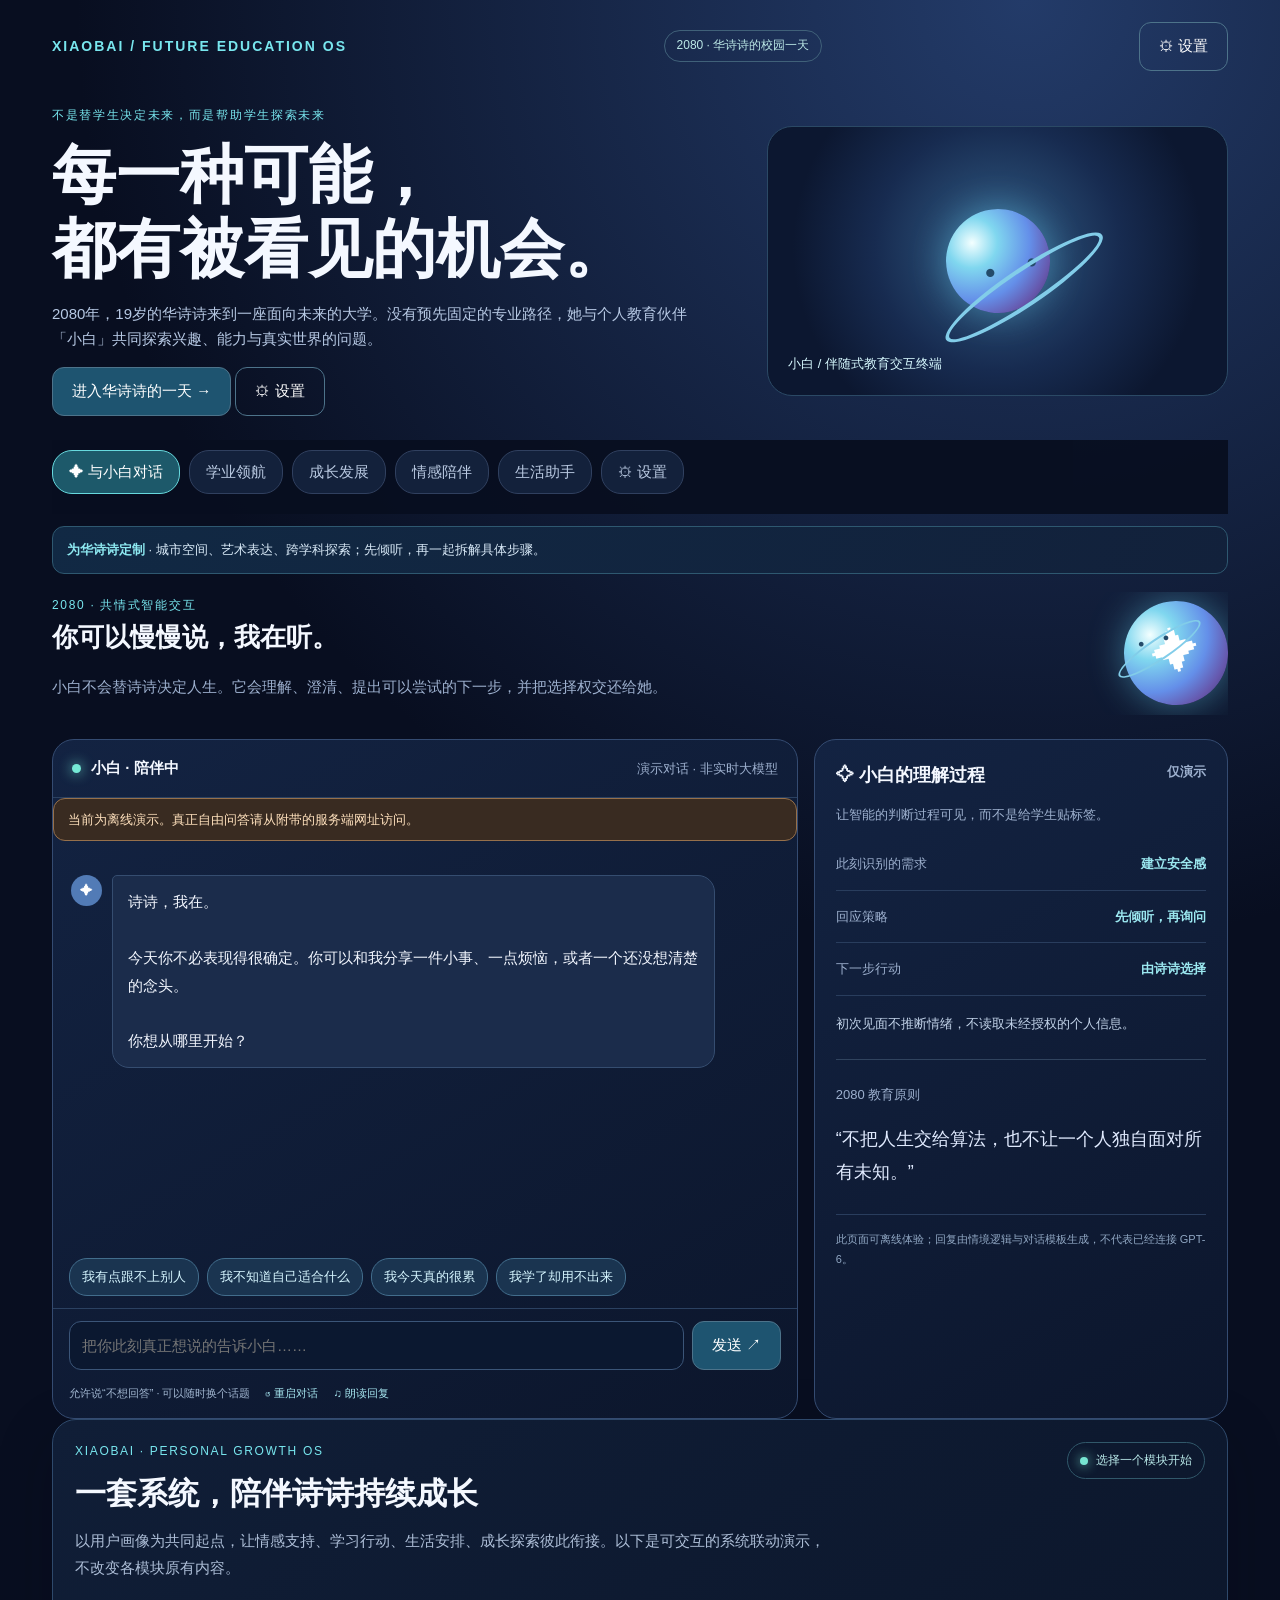
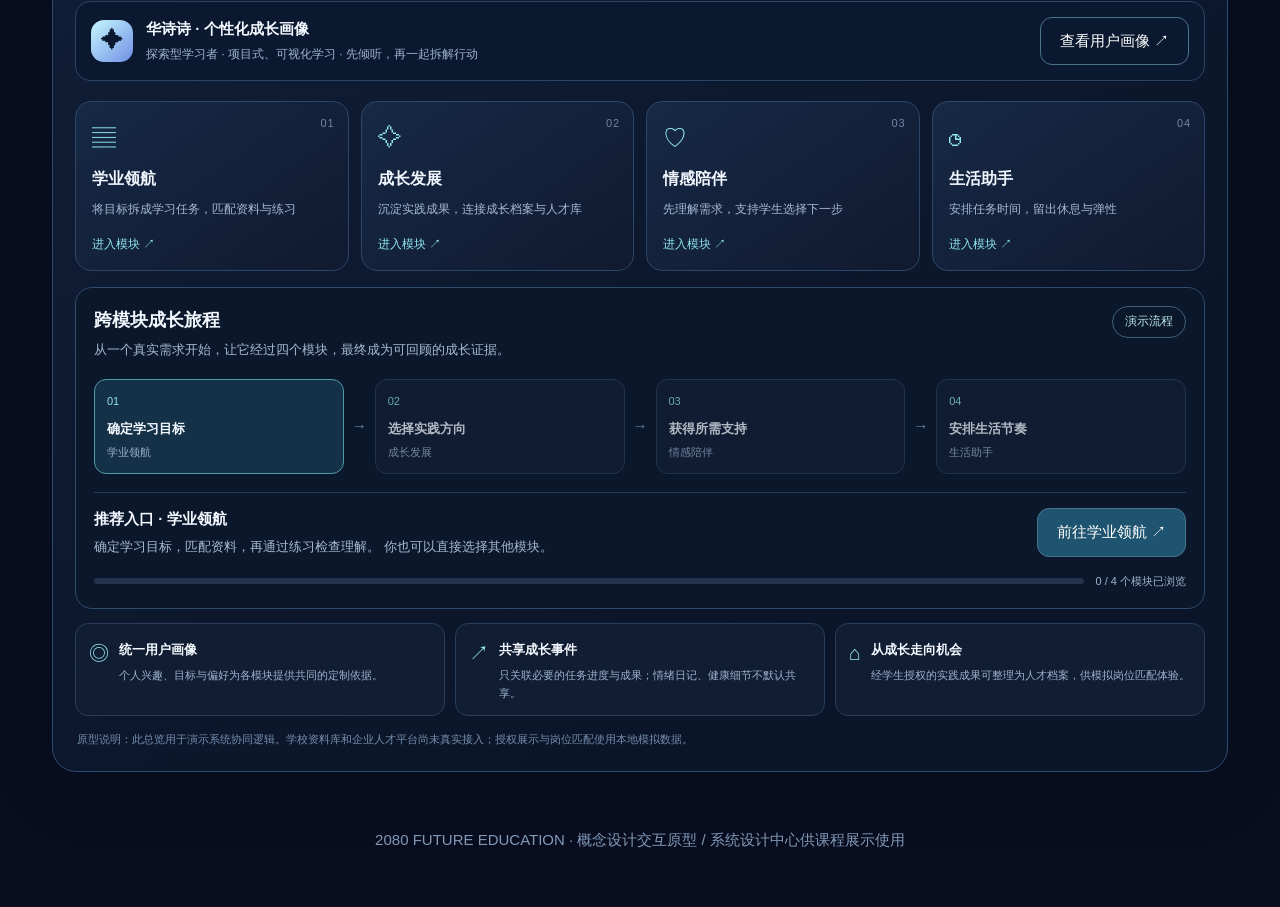
==== commit 3d1fcb56: "Reorganize campus modules and repair learning and growth workflows" ====
--- a/index.html
+++ b/index.html
@@ -48,6 +48,16 @@
 .emotion-panel textarea,.emotion-panel input,.emotion-panel select{width:100%;background:#09152b;border:1px solid #3b5578;border-radius:10px;color:white;padding:11px;font:inherit;margin:6px 0 10px}
 .emotion-log{display:grid;gap:8px}.emotion-log-item{padding:10px 12px;background:#111f37;border:1px solid #2b425f;border-radius:10px;font-size:13px;color:#d5e4f6}
 @media(max-width:750px){.emotion-grid,.emotion-tool-grid{grid-template-columns:1fr 1fr}}@media(max-width:480px){.emotion-grid,.emotion-tool-grid{grid-template-columns:1fr}}
+
+/* EMOTIONAL COMPANION OS — emotional support, consent-based memory and module handoff */
+.emotion-hero{display:grid;grid-template-columns:minmax(0,1.2fr) minmax(220px,.8fr);gap:18px;align-items:center;position:relative;overflow:hidden;padding:25px;border:1px solid #315776;border-radius:24px;background:radial-gradient(circle at 85% 18%,#2b4b79 0,transparent 33%),radial-gradient(circle at 6% 100%,#352b68 0,transparent 42%),linear-gradient(135deg,#122440,#0b1428 82%);margin-bottom:20px}
+.emotion-hero:after{content:"";position:absolute;width:320px;height:320px;border-radius:50%;right:-100px;bottom:-235px;border:1px solid #81ddec26;box-shadow:0 0 0 28px #81ddec08,0 0 0 58px #a99cff08;pointer-events:none}
+.emotion-hero-copy{position:relative;z-index:1}.emotion-hero-kicker{font-size:11px;letter-spacing:.18em;color:#8fe8ef;font-weight:800}.emotion-hero h2{font-size:clamp(27px,3.5vw,40px);line-height:1.25;margin:10px 0;color:#f4f8ff}.emotion-hero p{color:#b6cbe5;line-height:1.85;max-width:660px;margin:0}.emotion-hero-pills{display:flex;gap:7px;flex-wrap:wrap;margin-top:15px}.emotion-hero-pills span{font-size:11px;color:#c9e5f6;border:1px solid #355573;background:#102640;border-radius:999px;padding:5px 9px}
+.emotion-hero-art{height:180px;position:relative;display:grid;place-items:center;isolation:isolate}.emotion-core{width:86px;height:86px;border-radius:32% 42% 36% 43%;background:radial-gradient(circle at 30% 25%,#fff 0,#c9f7ff 22%,#71c7e9 54%,#566fc1 82%);box-shadow:0 0 28px #79defa91,0 0 75px #6bbbf64a;position:relative;transform:rotate(-10deg);z-index:2}.emotion-core:before{content:"•  •";position:absolute;top:27px;left:22px;color:#1a456b;font-size:18px;letter-spacing:8px;transform:rotate(10deg)}.emotion-core:after{content:"";position:absolute;width:130px;height:27px;border:2px solid #a6f0f8;border-radius:50%;left:-22px;top:32px;transform:rotate(-18deg);box-shadow:0 0 14px #7edcf65b}.emotion-orbit{position:absolute;border:1px solid #82e2f06e;border-radius:50%;width:150px;height:66px;transform:rotate(-24deg);animation:emotionOrbit 22s linear infinite}.emotion-orbit.o2{width:178px;height:178px;border-color:#a79cff51;transform:rotate(15deg);animation:none;border-style:dashed}.emotion-orbit.o3{width:205px;height:94px;border-color:#7bc6ed44;transform:rotate(52deg);animation:emotionOrbit 28s linear infinite reverse}.emotion-art-label{position:absolute;bottom:0;text-align:center;color:#9fbfdd;font-size:11px;letter-spacing:.08em;width:100%}@keyframes emotionOrbit{to{transform:rotate(336deg)}}
+.emotion-quick-modes{display:grid;grid-template-columns:repeat(4,minmax(0,1fr));gap:10px;margin:14px 0 20px}.emotion-mode{background:linear-gradient(145deg,#152944,#101b32);border:1px solid #2f4b6b;border-radius:14px;padding:13px;text-align:left;color:#e8f5ff;min-height:92px}.emotion-mode strong{display:block;color:#a7edf3;font-size:13px;margin-bottom:4px}.emotion-mode span{font-size:11px;color:#9db6d2;line-height:1.6;display:block}.emotion-mode:hover,.emotion-mode:focus-visible{border-color:#7de4eb;background:#19364e}.emotion-next-grid{display:grid;grid-template-columns:repeat(3,minmax(0,1fr));gap:12px;margin-top:14px}.emotion-next-card{background:linear-gradient(145deg,#132440,#0d182d);border:1px solid #2d4667;border-radius:16px;padding:17px;min-width:0}.emotion-next-card h3{font-size:16px;margin:0 0 7px;color:#e8f4ff}.emotion-next-card p{font-size:12px;color:#a8bed8;line-height:1.75;margin:0 0 10px}.emotion-next-card label{font-size:12px;color:#bfd2e8}.emotion-next-card input[type=text],.emotion-next-card select{width:100%;background:#09152b;border:1px solid #3b5578;border-radius:10px;color:white;padding:10px;font:inherit;font-size:12px;margin:6px 0 10px}.emotion-consent{display:flex;gap:9px;align-items:flex-start;padding:10px;border:1px solid #2e4d69;background:#0e1c32;border-radius:10px;color:#b8cde4;font-size:11px;line-height:1.65;margin:9px 0}.emotion-consent input{margin-top:4px;accent-color:#78e6ee;flex:0 0 auto}.emotion-memory-state{font-size:11px;color:#8ce5d3;min-height:18px;margin-top:8px}.emotion-link-actions{display:grid;gap:8px}.emotion-link-actions button{border:1px solid #315574;background:#132b45;color:#d8efff;border-radius:10px;text-align:left;padding:10px 12px;font-size:12px}.emotion-link-actions button:hover{border-color:#78e6ee;background:#193c56}.emotion-link-actions strong{display:block;color:#8de7ef;margin-bottom:2px}.emotion-safety{border:1px solid #67527c;background:linear-gradient(130deg,#201d3a,#151b31);border-radius:15px;padding:15px;margin-top:13px}.emotion-safety strong{color:#d8c8ff}.emotion-handoff-banner{margin:0 0 16px;padding:13px 15px;border:1px solid #4a6f8a;border-radius:13px;background:linear-gradient(100deg,#132d46,#1d2445);color:#d8edfa;font-size:12px;line-height:1.7;display:flex;gap:12px;align-items:flex-start;justify-content:space-between}.emotion-handoff-banner strong{color:#9cecf1}.emotion-handoff-banner button{background:transparent;border:1px solid #42617d;color:#c5d9ec;border-radius:8px;padding:5px 9px;font-size:11px;white-space:nowrap}
+@media(max-width:850px){.emotion-hero{grid-template-columns:1fr}.emotion-hero-art{grid-row:1;height:145px}.emotion-hero-copy{grid-row:2}.emotion-quick-modes{grid-template-columns:repeat(2,minmax(0,1fr))}.emotion-next-grid{grid-template-columns:1fr}}
+@media(max-width:480px){.emotion-hero{padding:18px}.emotion-hero-art{height:130px}.emotion-quick-modes{grid-template-columns:1fr 1fr}.emotion-mode{padding:11px;min-height:86px}}
+
 </style>
 
 <style>
@@ -59,10 +69,100 @@
 @media(max-width:750px){.talent-results{grid-template-columns:1fr}}
 </style>
 
-</head><body><div class="shell"><header class="top"><div class="brand">XIAOBAI / FUTURE EDUCATION OS</div><div class="pill">2080 · 华诗诗的校园一天</div><button class="secondary" onclick="go('settings')" type="button">⚙ 设置</button></header><section class="hero"><div><div class="eyebrow">不是替学生决定未来，而是帮助学生探索未来</div><h1>每一种可能，<br/>都有被看见的机会。</h1><p>2080年，19岁的华诗诗来到一座面向未来的大学。没有预先固定的专业路径，她与个人教育伙伴「小白」共同探索兴趣、能力与真实世界的问题。</p><button class="primary" onclick="go('experience')">进入华诗诗的一天 →</button> <button class="secondary" onclick="go('settings')">⚙ 设置</button></div><div class="hero-art"><div aria-label="小白飞行伙伴图形" class="orb"></div><div class="float-label">小白 / 伴随式教育交互终端</div></div></section>
-
-<nav aria-label="页面导航" class="nav"><button class="active" data-page="chat" onclick="go('chat')">✦ 与小白对话</button><button data-page="experience" onclick="go('experience')">情感陪伴</button><button data-page="learning" onclick="go('learning')">辅助学习</button><button data-page="growth" onclick="go('growth')">引导探索</button><button data-page="status" onclick="go('status')">生活助手</button><button data-page="settings" onclick="go('settings')">⚙ 设置</button></nav>
-<main><section class="section active" id="chat"><div class="profile-hint" id="profileHintChat"><strong>为诗诗定制</strong> · 探索型学习者｜先理解感受，再一起拆解行动。</div><div class="chat-head"><div><span class="eyebrow">2080 · 共情式智能交互</span><h2 class="screen-title">你可以慢慢说，我在听。</h2><p class="muted">小白不会替诗诗决定人生。它会理解、澄清、提出可以尝试的下一步，并把选择权交还给她。</p></div><div aria-hidden="true" class="orb"><span>✦</span></div></div><div class="chat-layout"><div class="chat-panel"><div class="chat-status"><span class="pulse"></span> 小白 · 陪伴中 <span class="muted small">演示对话 · 非实时大模型</span></div><div aria-live="polite" class="chat-messages" id="chatMessages"></div><div class="quick-replies" id="quickReplies"></div><form class="chat-input" id="chatForm" onsubmit="sendChat(event)"><input aria-label="对小白说话" autocomplete="off" id="chatText" maxlength="400" placeholder="把你此刻真正想说的告诉小白……"/><button class="primary" type="submit">发送 ↗</button></form><div class="chat-bottom"><span>允许说“不想回答” · 可以随时换个话题</span><button class="tinybtn" onclick="restartChat()">↺ 重启对话</button><button class="tinybtn" onclick="speakLast()">♫ 朗读回复</button></div></div><aside class="insight-panel"><div class="insight-top">✧ 小白的理解过程 <span class="muted small">仅演示</span></div><p class="muted small">让智能的判断过程可见，而不是给学生贴标签。</p><div class="insight-row"><span>此刻识别的需求</span><strong id="chatNeed">建立安全感</strong></div><div class="insight-row"><span>回应策略</span><strong id="chatStrategy">先倾听，再询问</strong></div><div class="insight-row"><span>下一步行动</span><strong id="chatAction">由诗诗选择</strong></div><div class="insight-note" id="chatRationale">初次见面不推断情绪，不读取未经授权的个人信息。</div><div class="insight-divider"></div><div class="small muted">2080 教育原则</div><p class="ethic-quote">“不把人生交给算法，也不让一个人独自面对所有未知。”</p><div class="demo-disclaimer">此页面可离线体验；回复由情境逻辑与对话模板生成，不代表已经连接 GPT-6。</div></aside></div><section class="system-hub" aria-label="系统联动总览">
+<style>
+/* LIFE OS — 2080 lifestyle cockpit */
+.life-shell{display:grid;gap:16px;padding-bottom:10px}.life-hero{display:grid;grid-template-columns:minmax(0,1.25fr) minmax(230px,.75fr);gap:18px;align-items:center;position:relative;overflow:hidden;padding:26px;border:1px solid #2b5272;border-radius:24px;background:radial-gradient(circle at 82% 18%,#245477 0,transparent 32%),radial-gradient(circle at 4% 100%,#202c59 0,transparent 40%),linear-gradient(135deg,#101e39,#0b1429 80%)}.life-hero:after{content:"";position:absolute;inset:auto -10% -65% 30%;height:230px;background:#4bc7df0b;filter:blur(12px);pointer-events:none}.life-eyebrow{font-size:11px;letter-spacing:.18em;color:#8cebf1;font-weight:800}.life-eyebrow .life-dot{display:inline-block;width:7px;height:7px;border-radius:50%;background:#79f0d7;box-shadow:0 0 12px #79f0d7;margin-right:8px}.life-hero h2{font-size:clamp(27px,3vw,38px);line-height:1.2;margin:10px 0 9px;color:#f5f9ff}.life-title-en{font-size:11px;font-weight:600;letter-spacing:.14em;color:#83dce9;margin-left:8px;white-space:nowrap}.life-hero-copy>p{max-width:640px;margin:0;color:#b7c9e4;line-height:1.8}.life-meta{display:flex;gap:8px;flex-wrap:wrap;margin-top:16px}.life-meta span{border:1px solid #31516e;background:#10243b;border-radius:999px;padding:5px 10px;color:#b9d9e9;font-size:11px}.life-orbit-stage{height:210px;position:relative;display:grid;place-items:center;isolation:isolate}.life-orbit-ring{position:absolute;border:1px solid #75e0f15c;border-radius:50%;transform:rotate(-24deg)}.life-orbit-ring.r1{width:188px;height:92px;animation:lifeOrbit 18s linear infinite}.life-orbit-ring.r2{width:158px;height:158px;border-color:#9f95ff6b;transform:rotate(54deg)}.life-orbit-ring.r3{width:218px;height:218px;border-style:dashed;border-color:#5ab9e42d}.life-orbit-core{width:84px;height:84px;position:relative;border-radius:50%;display:grid;place-items:center;background:radial-gradient(circle at 28% 24%,#f9ffff 0,#baf6ff 17%,#5cbfe8 48%,#5269bb 72%,#27385e 100%);box-shadow:0 0 26px #6cdcfb8a,0 0 75px #62aaf24d;color:#15355a;font-size:23px;font-weight:900;z-index:2}.life-orbit-core:before{content:"";position:absolute;inset:10px;border:1px solid #e4ffffa3;border-radius:50%}.life-orbit-core:after{content:"";position:absolute;width:120px;height:25px;border:2px solid #9deafa;border-radius:50%;transform:rotate(-24deg);box-shadow:0 0 13px #78e6ee5c}.life-orbit-dot{position:absolute;width:9px;height:9px;background:#a9f6ff;border-radius:50%;box-shadow:0 0 13px #8cecf9}.life-orbit-dot.d1{top:33px;right:62px}.life-orbit-dot.d2{bottom:38px;left:49px;background:#c0b4ff}.life-orb-caption{position:absolute;bottom:0;left:0;right:0;text-align:center;color:#a9c9e4;font-size:11px;letter-spacing:.06em}.life-dashboard-grid{display:grid;grid-template-columns:1.05fr 1fr 1fr;gap:14px}.life-panel{min-width:0;border:1px solid #2a4261;border-radius:19px;padding:18px;background:linear-gradient(145deg,#142440,#0e192e 85%);box-shadow:0 10px 32px #02071218}.life-panel-head{display:flex;justify-content:space-between;align-items:flex-start;gap:10px;margin-bottom:14px}.life-panel-head h3{margin:0;color:#eff7ff;font-size:16px}.life-kicker{font-size:10px;letter-spacing:.12em;color:#84dce8;margin-bottom:3px}.life-badge{font-size:10px;border:1px solid #355e78;border-radius:999px;padding:4px 8px;color:#a5e7ee;white-space:nowrap}.life-weather-main{display:flex;align-items:center;gap:12px}.life-weather-icon{width:62px;height:62px;display:grid;place-items:center;border-radius:18px;background:linear-gradient(145deg,#193c5a,#182544);font-size:30px;border:1px solid #345573}.life-temp{font-size:31px;font-weight:800;line-height:1.1;color:#f5fbff}.life-weather-desc{font-size:12px;color:#b5c9df;margin-top:4px}.life-weather-details{display:flex;gap:7px;flex-wrap:wrap;margin:13px 0}.life-weather-details span{font-size:10px;color:#b7cce2;background:#182b46;border:1px solid #2a4565;padding:5px 8px;border-radius:8px}.life-tip{padding:10px 11px;border-left:2px solid #78e6ee;background:#10273b;border-radius:0 10px 10px 0;color:#d6e9f5;font-size:12px;line-height:1.7}.life-btn{border:1px solid #3a6581;background:#163a55;color:#dffaff;border-radius:10px;padding:8px 11px;font-size:12px;transition:transform .18s,border-color .18s,background .18s}.life-btn:hover{transform:translateY(-1px);border-color:#79e5ee;background:#1c4b66}.life-btn.subtle{background:#111e35;border-color:#334b69;color:#bdd1e6}.life-energy-layout{display:flex;gap:15px;align-items:center}.life-ring{--ring:24%;width:112px;height:112px;flex:0 0 112px;border-radius:50%;padding:8px;background:conic-gradient(#72e5ee var(--ring),#9e91ff 0,#273853 0);position:relative;box-shadow:0 0 25px #63d6e51c}.life-ring:before{content:"";position:absolute;inset:8px;border-radius:50%;background:linear-gradient(145deg,#142844,#0c1629);border:1px solid #2b4664}.life-ring-center{position:absolute;inset:0;display:flex;flex-direction:column;align-items:center;justify-content:center;z-index:1}.life-ring-center strong{font-size:16px;color:#f2fbff}.life-ring-center small{font-size:10px;color:#91abc9}.life-energy-copy{min-width:0}.life-energy-copy strong{font-size:16px;color:#dffaff}.life-energy-copy p{font-size:11px;color:#9eb5d0;line-height:1.7;margin:5px 0 0}.life-mini-stats{display:flex;gap:8px;margin-top:13px}.life-mini-stat{flex:1;background:#111e34;border:1px solid #293f5d;border-radius:10px;padding:9px}.life-mini-stat span{display:block;color:#8fa9c6;font-size:10px}.life-mini-stat strong{display:block;margin-top:3px;color:#d8f5fa;font-size:13px}.life-day-list{display:grid;gap:9px}.life-day-row{display:flex;align-items:center;gap:9px;font-size:12px;color:#b8cce2}.life-day-row i{font-style:normal;display:grid;place-items:center;width:28px;height:28px;border-radius:9px;background:#172e4a;color:#8fe5ee}.life-day-row strong{margin-left:auto;color:#e4f5ff;font-size:12px}.life-quicknav{display:grid;grid-template-columns:repeat(4,minmax(0,1fr));gap:10px}.life-quicknav button{display:flex;align-items:center;gap:10px;text-align:left;padding:12px 14px;background:#101d33;border:1px solid #273f5d;border-radius:14px;color:#d9e8fa}.life-quicknav button:hover{border-color:#70d8e5;background:#142b45}.life-quicknav .life-qicon{width:34px;height:34px;flex:0 0 34px;display:grid;place-items:center;border-radius:10px;background:#1b3854;color:#8fe9f0;font-size:16px}.life-quicknav strong{display:block;font-size:12px}.life-quicknav small{display:block;color:#8da8c7;font-size:10px;margin-top:2px}.life-main-grid{display:grid;grid-template-columns:minmax(0,1.1fr) minmax(0,.9fr);gap:14px;align-items:start}.life-stack{display:grid;gap:14px;min-width:0}.life-panel .life-section-desc{font-size:12px;color:#94acc9;line-height:1.75;margin:0 0 14px}.life-form-grid{display:grid;grid-template-columns:repeat(2,minmax(0,1fr));gap:10px}.life-field{display:flex;flex-direction:column;gap:5px;min-width:0}.life-field.full{grid-column:1/-1}.life-field label{font-size:11px;color:#a8bfd9}.life-field input,.life-field select,.life-field textarea{width:100%;min-width:0;background:#09152a;border:1px solid #314967;border-radius:10px;color:#edf6ff;padding:10px;font:inherit;font-size:12px}.life-field input:focus,.life-field select:focus,.life-field textarea:focus{outline:1px solid #71dce8;border-color:#71dce8}.life-action-row{display:flex;gap:8px;flex-wrap:wrap;margin-top:12px}.life-log-list{display:grid;gap:7px;margin-top:13px}.life-log-item{display:flex;align-items:center;gap:8px;padding:9px 10px;background:#111f36;border:1px solid #293f5d;border-radius:10px;font-size:11px}.life-log-item .life-log-copy{flex:1;min-width:0}.life-log-item strong{display:block;color:#e4f3ff;font-size:12px}.life-log-item small{color:#91aaca}.life-log-item .life-log-value{color:#a5edf0;white-space:nowrap}.life-delete{border:0;background:transparent;color:#829fbd;padding:4px 5px;font-size:11px}.life-total-line{display:flex;align-items:end;justify-content:space-between;gap:10px;padding:11px 12px;border-radius:12px;background:linear-gradient(100deg,#10283d,#172344);border:1px solid #2a4966}.life-total-line span{color:#9ab3ce;font-size:11px}.life-total-line strong{font-size:23px;color:#a5f1f2}.life-total-line small{font-size:10px;color:#8ba7c5}.life-summary-stats{display:grid;grid-template-columns:repeat(3,minmax(0,1fr));gap:8px}.life-summary-stat{background:#111f36;border:1px solid #2b405e;border-radius:12px;padding:12px 10px}.life-summary-stat span{display:block;color:#8da8c8;font-size:10px}.life-summary-stat strong{display:block;color:#e6f8ff;font-size:19px;margin:4px 0}.life-summary-stat small{display:block;color:#8da8c8;font-size:10px}.life-progress{height:6px;background:#273953;border-radius:999px;overflow:hidden;margin-top:8px}.life-progress i{display:block;height:100%;width:0;background:linear-gradient(90deg,#68d9e6,#a59bff);border-radius:999px;transition:width .25s}.life-period-toggle{display:flex;gap:5px;padding:4px;border-radius:11px;background:#0c172b;border:1px solid #293e5b}.life-period-toggle button{border:0;background:transparent;color:#8fa9c6;border-radius:8px;padding:6px 10px;font-size:11px}.life-period-toggle button.active{background:#21445e;color:#d9fbff}.life-recap{background:#101e34;border:1px solid #2b425e;border-radius:12px;padding:13px;color:#c9daed;font-size:12px;line-height:1.85;margin-top:12px;min-height:78px}.life-link-grid{display:grid;grid-template-columns:repeat(3,minmax(0,1fr));gap:8px}.life-link-grid button{border:1px solid #304967;border-radius:12px;padding:11px;background:#101e34;text-align:left;color:#d8e9f8;font-size:11px}.life-link-grid button strong{display:block;color:#8ce5ed;margin-bottom:3px}.life-disclaimer{font-size:10px;color:#7894b4;line-height:1.7;margin:12px 0 0}.life-subtitle{font-size:13px;color:#8ee4ed;letter-spacing:.04em;margin:0 0 10px}.life-state-grid{display:grid;grid-template-columns:repeat(2,minmax(0,1fr));gap:14px}.life-details{border:1px solid #2b405c;border-radius:15px;background:#0e192d;padding:15px}.life-details summary{cursor:pointer;color:#c8deef;font-weight:700;font-size:13px}.life-details[open] summary{margin-bottom:12px}.life-form-note{font-size:11px;color:#83a0be;margin-top:8px}.life-save-note{font-size:11px;color:#8be0ca;margin-top:8px;min-height:16px}@keyframes lifeOrbit{to{transform:rotate(336deg)}}
+@media(max-width:980px){.life-dashboard-grid{grid-template-columns:repeat(2,minmax(0,1fr))}.life-dashboard-grid .life-day-panel{grid-column:1/-1}.life-quicknav{grid-template-columns:repeat(2,minmax(0,1fr))}.life-main-grid{grid-template-columns:1fr}}
+@media(max-width:650px){.life-hero{grid-template-columns:1fr;padding:20px}.life-orbit-stage{height:180px;grid-row:1}.life-hero-copy{grid-row:2}.life-dashboard-grid{grid-template-columns:1fr}.life-dashboard-grid .life-day-panel{grid-column:auto}.life-quicknav{grid-template-columns:1fr 1fr}.life-form-grid,.life-state-grid{grid-template-columns:1fr}.life-field.full{grid-column:auto}.life-summary-stats{grid-template-columns:repeat(3,minmax(0,1fr))}.life-panel{padding:15px}.life-energy-layout{gap:10px}.life-ring{width:96px;height:96px;flex-basis:96px}.life-title-en{display:block;margin:4px 0 0}.life-link-grid{grid-template-columns:1fr}.life-meta span{font-size:10px}}
+</style>
+<style>
+/* 2080 learning system upgrade */
+.learning-os-hero{position:relative;overflow:hidden;display:grid;grid-template-columns:minmax(0,1.25fr) minmax(230px,.75fr);gap:22px;padding:24px;border:1px solid rgba(104,205,239,.22);border-radius:24px;background:radial-gradient(circle at 78% 18%,rgba(91,122,230,.22),transparent 30%),radial-gradient(circle at 12% 100%,rgba(66,204,220,.12),transparent 36%),linear-gradient(125deg,#0a172d,#10233f 56%,#171e42);box-shadow:0 20px 55px rgba(0,0,0,.18);margin:18px 0 22px;color:#eff8ff}
+.learning-os-kicker{font-size:10px;letter-spacing:.18em;color:#80ddec;font-weight:800}.learning-os-hero h3{font-size:clamp(23px,3vw,34px);line-height:1.2;margin:10px 0;color:#f5fbff}.learning-os-hero p{max-width:660px;color:#b8cbe0;line-height:1.75;font-size:13px}.learning-os-chips{display:flex;flex-wrap:wrap;gap:8px;margin-top:14px}.learning-os-chip{border:1px solid rgba(125,221,239,.28);border-radius:999px;padding:7px 10px;color:#c7f4fa;background:rgba(75,160,195,.09);font-size:11px}.learning-os-hero .learning-os-stats{display:grid;grid-template-columns:repeat(3,minmax(0,1fr));gap:9px;margin-top:18px}.learning-os-stat{padding:12px;border-radius:14px;background:rgba(224,244,255,.055);border:1px solid rgba(181,220,244,.12)}.learning-os-stat b{display:block;color:#f1fbff;font-size:15px;margin-bottom:3px}.learning-os-stat span{color:#9bb9d2;font-size:10px}.learning-orb-wrap{display:flex;align-items:center;justify-content:center;min-height:180px;position:relative}.learning-orb{width:124px;height:124px;border-radius:50%;position:relative;display:grid;place-items:center;background:radial-gradient(circle at 35% 27%,#fff 0,#d8f8ff 9%,#8fd5ef 24%,#2c7da5 47%,#142d52 69%,#0b172c 100%);box-shadow:0 0 0 10px rgba(96,203,232,.06),0 0 0 25px rgba(117,126,243,.045),0 0 42px rgba(85,214,243,.32);animation:learningFloat 5s ease-in-out infinite}.learning-orb:before,.learning-orb:after{content:"";position:absolute;border:1px solid rgba(124,227,246,.5);border-radius:50%;inset:-18px;transform:rotate(-25deg) scaleY(.45)}.learning-orb:after{inset:-32px;transform:rotate(38deg) scaleY(.36);border-color:rgba(169,156,255,.52)}.learning-orb-face{width:50px;height:23px;border-radius:50%;background:#09192e;display:flex;align-items:center;justify-content:center;gap:10px;box-shadow:inset 0 0 10px rgba(103,222,245,.2)}.learning-orb-face i{width:7px;height:7px;border-radius:50%;background:#8df6ff;box-shadow:0 0 9px #7ceeff}.learning-orb-caption{position:absolute;bottom:5px;text-align:center;color:#9cc4dc;font-size:10px;letter-spacing:.12em}@keyframes learningFloat{0%,100%{transform:translateY(0)}50%{transform:translateY(-7px)}}
+.learning-feature-grid{display:grid;grid-template-columns:repeat(3,minmax(0,1fr));gap:12px;margin:14px 0 18px}.learning-feature{min-width:0;text-align:left;cursor:pointer;padding:16px;border-radius:17px;border:1px solid rgba(127,178,221,.17);background:linear-gradient(150deg,rgba(22,48,78,.94),rgba(13,27,49,.95));color:#edf7ff;transition:transform .18s,border-color .18s,background .18s}.learning-feature:hover{transform:translateY(-2px);border-color:rgba(109,224,239,.52)}.learning-feature.active{border-color:rgba(112,224,242,.7);background:linear-gradient(145deg,rgba(34,77,111,.98),rgba(22,39,75,.98));box-shadow:0 0 0 1px rgba(92,212,234,.08),0 10px 28px rgba(0,0,0,.13)}.learning-feature-icon{display:grid;place-items:center;width:34px;height:34px;border-radius:11px;background:rgba(103,218,237,.12);color:#8be9f5;font-size:17px;margin-bottom:11px}.learning-feature b{display:block;font-size:13px;margin-bottom:5px}.learning-feature small{display:block;font-size:11px;line-height:1.6;color:#9fb9d2}.learning-feature-detail{padding:18px;border-radius:19px;background:linear-gradient(140deg,rgba(16,39,65,.98),rgba(13,27,49,.98));border:1px solid rgba(111,182,224,.2);margin:12px 0 20px;color:#eaf6ff}.learning-feature-detail h3{margin:0 0 8px;font-size:18px;color:#f4fbff}.learning-feature-detail p{font-size:12px;color:#abc4da;line-height:1.75}.learning-detail-grid{display:grid;grid-template-columns:repeat(2,minmax(0,1fr));gap:12px;margin-top:14px}.learning-detail-card{padding:14px;border-radius:14px;background:rgba(231,246,255,.045);border:1px solid rgba(157,202,235,.13)}.learning-detail-card strong{display:block;font-size:12px;color:#b7f1f5;margin-bottom:6px}.learning-detail-card p{margin:0;font-size:11px}.learning-inline-btn{border:1px solid rgba(117,217,236,.36);background:rgba(71,165,197,.13);color:#c8f5ff;border-radius:10px;padding:9px 12px;cursor:pointer;font-size:12px;margin:4px 5px 0 0}.learning-inline-btn:hover{background:rgba(71,165,197,.25)}.learning-note{font-size:11px;color:#94abc4;line-height:1.65;padding:11px 13px;border-left:2px solid #6bcfdf;background:rgba(101,195,220,.055);border-radius:0 10px 10px 0;margin-top:12px}
+@media(max-width:760px){.learning-os-hero{grid-template-columns:1fr;padding:19px}.learning-orb-wrap{min-height:145px;grid-row:1}.learning-os-hero .learning-os-stats{grid-template-columns:1fr 1fr 1fr}.learning-feature-grid{grid-template-columns:repeat(2,minmax(0,1fr))}.learning-detail-grid{grid-template-columns:1fr}}@media(max-width:440px){.learning-feature-grid{grid-template-columns:1fr}.learning-os-hero .learning-os-stats{grid-template-columns:1fr}}
+
+</style>
+<style>
+
+/* Career exploration expansion · aligned with the existing 2080 glass/blue visual system */
+.gx-shell{margin:18px 0 22px;border:1px solid #2e4968;border-radius:22px;overflow:hidden;background:linear-gradient(145deg,#101f38,#0b172b 72%);box-shadow:0 18px 42px #02091433}
+.gx-hero{padding:22px 23px;display:grid;grid-template-columns:minmax(0,1.3fr) minmax(190px,.7fr);gap:18px;background:radial-gradient(circle at 80% 20%,#385c8c55,transparent 36%),linear-gradient(115deg,#142d4a,#111d35)}
+.gx-eyebrow{font-size:10px;letter-spacing:.17em;font-weight:800;color:#8de3ed}.gx-hero h3{font-size:clamp(22px,3vw,30px);line-height:1.2;color:#eff9ff;margin:9px 0}.gx-hero p{font-size:12px;line-height:1.8;color:#b7cbe0;max-width:640px}
+.gx-orbit{display:flex;align-items:center;justify-content:center;min-height:150px;position:relative}.gx-orbit-core{width:94px;height:94px;border-radius:50%;display:grid;place-items:center;background:radial-gradient(circle at 35% 25%,#f5ffff,#92d8f0 23%,#3a7da7 48%,#142746 72%);box-shadow:0 0 0 12px #73d8ee0c,0 0 0 27px #a9a4ff0a,0 0 38px #63d7ed44;position:relative;z-index:1}.gx-orbit-core:after{content:'✦';color:#e5ffff;font-size:25px;text-shadow:0 0 12px #9af4ff}.gx-orbit-ring{position:absolute;width:145px;height:55px;border:1px solid #7bdbe66b;border-radius:50%;transform:rotate(-25deg)}.gx-orbit-ring.r2{width:165px;height:70px;transform:rotate(32deg);border-color:#a8a1ff66}.gx-orbit-label{position:absolute;bottom:0;color:#8db6d4;font-size:9px;letter-spacing:.1em}
+.gx-grid{display:grid;grid-template-columns:repeat(3,minmax(0,1fr));gap:11px;padding:16px 18px 0}.gx-card{border:1px solid #304965;background:linear-gradient(145deg,#142641,#0d1b30);border-radius:15px;padding:14px;min-width:0}.gx-card h4{font-size:13px;margin:0 0 7px;color:#eaf7ff}.gx-card p{font-size:11px;line-height:1.7;color:#a8c0d8;margin:0}.gx-num{display:grid;place-items:center;width:27px;height:27px;border-radius:9px;background:#6bd8e51b;border:1px solid #65d6e544;color:#91edf4;font-size:12px;margin-bottom:10px}
+.gx-workbench{padding:18px}.gx-workbench h3{margin:0 0 7px;font-size:18px;color:#f0f8ff}.gx-workbench>p{font-size:12px;line-height:1.75;color:#a9c0d7;margin:0 0 15px}.gx-form{display:grid;grid-template-columns:repeat(2,minmax(0,1fr));gap:12px}.gx-field{display:flex;flex-direction:column;gap:6px;min-width:0}.gx-field.full{grid-column:1/-1}.gx-field label{font-size:11px;color:#b9d3e7}.gx-field input,.gx-field select,.gx-field textarea{width:100%;box-sizing:border-box;border:1px solid #334e6d;border-radius:10px;padding:10px 11px;background:#0a172a;color:#edf7ff;font:inherit;font-size:12px}.gx-field textarea{min-height:70px;resize:vertical}.gx-btnrow{display:flex;gap:8px;flex-wrap:wrap;margin-top:13px}.gx-btn{border:1px solid #3b6384;background:#163650;color:#c9f7ff;padding:9px 12px;border-radius:10px;font-size:11px;cursor:pointer}.gx-btn.primary{background:linear-gradient(110deg,#2b8298,#3e6fa8);border-color:#5ac9d7;color:#fff}.gx-btn:hover{filter:brightness(1.13)}
+.gx-results{padding:0 18px 18px}.gx-results-head{display:flex;align-items:center;justify-content:space-between;gap:10px;margin:3px 0 12px}.gx-results-head h3{font-size:16px;color:#eff8ff;margin:0}.gx-pill{font-size:10px;color:#9eeaf1;border:1px solid #4c8292;border-radius:999px;padding:5px 8px}.gx-result-grid{display:grid;grid-template-columns:repeat(3,minmax(0,1fr));gap:10px}.gx-role{border:1px solid #2f4968;border-radius:14px;padding:14px;background:linear-gradient(145deg,#152944,#0c192e);min-width:0}.gx-role h4{font-size:13px;margin:0 0 6px;color:#f1f8ff}.gx-role .gx-sub{font-size:10px;color:#80d8e5;margin-bottom:9px}.gx-role p{font-size:11px;line-height:1.7;color:#abc1d7;margin:6px 0}.gx-role details{margin-top:9px;border-top:1px solid #29425e;padding-top:8px}.gx-role summary{font-size:10px;color:#9ce6ef;cursor:pointer}.gx-role .gx-btn{margin-top:9px}
+.gx-governance{display:grid;grid-template-columns:repeat(2,minmax(0,1fr));gap:10px;padding:0 18px 18px}.gx-rule{padding:13px;border-radius:13px;background:#101f35;border:1px solid #2b425e}.gx-rule strong{display:block;font-size:11px;color:#c7eaf5;margin-bottom:5px}.gx-rule span{font-size:10px;line-height:1.7;color:#9eb6cc;display:block}.gx-note{margin:0 18px 18px;border-left:2px solid #6ed3df;background:#70d6e40b;padding:11px 13px;color:#9db7cf;font-size:10px;line-height:1.75;border-radius:0 9px 9px 0}
+@media(max-width:760px){.gx-hero{grid-template-columns:1fr}.gx-orbit{min-height:125px;grid-row:1}.gx-grid,.gx-result-grid{grid-template-columns:1fr}.gx-governance{grid-template-columns:1fr}.gx-form{grid-template-columns:1fr}.gx-field.full{grid-column:auto}}
+
+</style>
+<style id="gx-animated-planet-upgrade">
+/* 成长发展：动态星球，与小白系统其他模块的未来感视觉统一 */
+.gx-orbit{perspective:900px;isolation:isolate}
+.gx-orbit-core{width:98px;height:98px;border-radius:50%;overflow:hidden;background:radial-gradient(circle at 29% 23%,rgba(255,255,255,.98) 0 2%,rgba(201,249,255,.96) 8%,rgba(111,208,238,.96) 22%,rgba(54,128,177,.98) 43%,rgba(30,63,119,.98) 66%,#111c3c 83%);box-shadow:inset -12px -10px 22px rgba(4,15,40,.66),inset 7px 6px 15px rgba(231,255,255,.36),0 0 22px rgba(96,218,244,.35),0 0 0 10px rgba(115,216,238,.055),0 0 0 23px rgba(169,164,255,.045);animation:gxPlanetFloat 5.8s ease-in-out infinite;will-change:transform}
+.gx-orbit-core::before{content:"";position:absolute;inset:0;border-radius:50%;background:radial-gradient(ellipse at 28% 33%,rgba(177,250,231,.78) 0 8%,transparent 9%),radial-gradient(ellipse at 42% 28%,rgba(114,219,206,.7) 0 5%,transparent 6%),radial-gradient(ellipse at 64% 47%,rgba(129,224,219,.65) 0 12%,transparent 13%),radial-gradient(ellipse at 55% 66%,rgba(83,173,205,.75) 0 8%,transparent 9%),radial-gradient(ellipse at 29% 70%,rgba(140,228,225,.62) 0 7%,transparent 8%);background-size:145% 145%;background-position:12% 20%;opacity:.78;mix-blend-mode:screen;animation:gxPlanetSurface 12s ease-in-out infinite alternate}
+.gx-orbit-core::after{content:"";position:absolute;width:24px;height:24px;border-radius:50%;top:12px;left:17px;background:radial-gradient(circle at 30% 30%,#fff 0 4%,rgba(221,253,255,.85) 20%,rgba(160,234,255,.28) 58%,transparent 72%);filter:blur(.2px);box-shadow:0 0 17px rgba(192,250,255,.55)}
+.gx-orbit-ring{width:145px;height:55px;border:1px solid rgba(123,219,230,.62);transform:rotate(-25deg);animation:gxPlanetRingOne 13s linear infinite;will-change:transform}
+.gx-orbit-ring.r2{width:165px;height:70px;border-color:rgba(168,161,255,.62);transform:rotate(32deg);animation:gxPlanetRingTwo 17s linear infinite}
+.gx-orbit-ring::after{content:"";position:absolute;width:7px;height:7px;border-radius:50%;right:11%;top:calc(50% - 3.5px);background:#bdf8ff;box-shadow:0 0 10px 2px rgba(112,229,255,.75)}
+.gx-orbit-ring.r2::after{width:5px;height:5px;right:8%;top:calc(50% - 2.5px);background:#d4caff;box-shadow:0 0 9px 2px rgba(173,157,255,.75)}
+.gx-orbit-label{bottom:-3px;letter-spacing:.14em;color:#9bc9e2}
+@keyframes gxPlanetFloat{0%,100%{transform:translateY(0) rotate(-3deg) scale(1)}50%{transform:translateY(-8px) rotate(3deg) scale(1.025)}}
+@keyframes gxPlanetSurface{0%{background-position:10% 20%;filter:hue-rotate(0deg)}50%{background-position:80% 70%;filter:hue-rotate(8deg)}100%{background-position:25% 85%;filter:hue-rotate(-5deg)}}
+@keyframes gxPlanetRingOne{from{transform:rotate(-25deg)}to{transform:rotate(335deg)}}
+@keyframes gxPlanetRingTwo{from{transform:rotate(32deg)}to{transform:rotate(392deg)}}
+@media(max-width:760px){.gx-orbit{min-height:145px}.gx-orbit-core{width:88px;height:88px}.gx-orbit-ring{width:132px;height:51px}.gx-orbit-ring.r2{width:150px;height:64px}}
+@media(prefers-reduced-motion:reduce){.gx-orbit-core,.gx-orbit-core::before,.gx-orbit-ring,.gx-orbit-ring.r2{animation:none!important}}
+</style>
+
+
+<style id="xiaobai-life-intelligence-upgrade">
+/* 2080 Life OS: animated energy planet, practical orchestration, campus radar */
+.life-orbit-core.life-energy-planet{background:radial-gradient(circle at 28% 22%,#f8ffff 0 3%,#c9faff 8%,#86dce9 21%,#4a9dc4 38%,#31558d 63%,#172748 83%);box-shadow:inset -12px -12px 24px #07132bc9,inset 7px 5px 13px #f2ffff70,0 0 28px #67dce887,0 0 82px #5aa5f33b;animation:lifePlanetFloat 6s ease-in-out infinite;overflow:visible}
+.life-orbit-core.life-energy-planet:before{inset:0;border:0;border-radius:50%;background:radial-gradient(ellipse at 34% 36%,#c7f2d28c 0 8%,transparent 9%),radial-gradient(ellipse at 47% 30%,#7dd7c9a3 0 7%,transparent 8%),radial-gradient(ellipse at 63% 53%,#6cc6c9b8 0 12%,transparent 13%),radial-gradient(ellipse at 40% 69%,#8fe3d78c 0 8%,transparent 9%),linear-gradient(130deg,transparent 42%,#0b214b75 72%);animation:lifePlanetSurface 13s ease-in-out infinite alternate}
+.life-orbit-core.life-energy-planet[data-energy="tired"]{filter:saturate(.68);box-shadow:inset -12px -12px 24px #07132bc9,inset 7px 5px 13px #f2ffff55,0 0 18px #67dce83b}.life-orbit-core.life-energy-planet[data-energy="bright"]{filter:saturate(1.12);box-shadow:inset -12px -12px 24px #07132bc9,inset 7px 5px 13px #f2ffff80,0 0 32px #67dce8a8,0 0 88px #5aa5f34d}.life-orbit-core.life-energy-planet:after{width:130px;height:37px;border:1px solid #b4f5ffbd;transform:rotate(-25deg);box-shadow:0 0 15px #78e6ee60;animation:lifePlanetRing 18s linear infinite}
+.life-planet-tag{position:absolute;z-index:4;font-size:10px;letter-spacing:.08em;color:#c5e7fb;border:1px solid #5f8db65c;background:#0c1b31d9;padding:4px 8px;border-radius:999px;box-shadow:0 4px 16px #02081545;backdrop-filter:blur(8px)}
+.life-planet-tag.t1{top:24px;left:18px}.life-planet-tag.t2{right:10px;top:64px}.life-planet-tag.t3{bottom:35px;left:28px}
+.life-ring{background:conic-gradient(#72e5ee var(--ring),#9e91ff 0,#273853 0);overflow:visible;animation:lifePlanetFloat 7s ease-in-out infinite}
+.life-ring:before{background:radial-gradient(circle at 27% 23%,#f4ffff 0 3%,#c4f8ff 9%,#75d1e4 23%,#377ba8 44%,#1e3c69 68%,#0c1730 88%);border:1px solid #c6fbff4d;box-shadow:inset -11px -11px 20px #07132bc9,inset 6px 5px 12px #f2ffff66}
+.life-ring:after{content:"";position:absolute;inset:-7px -12px;border:1px solid #9deafa70;border-radius:50%;transform:rotate(-24deg);pointer-events:none;animation:lifePlanetRing 19s linear infinite}
+.life-ring-center strong{font-size:14px;text-shadow:0 1px 8px #0b2344}
+@keyframes lifePlanetFloat{0%,100%{transform:translateY(0) rotate(-2deg)}50%{transform:translateY(-6px) rotate(2deg)}}
+@keyframes lifePlanetSurface{0%{filter:hue-rotate(0deg);opacity:.82}100%{filter:hue-rotate(12deg);opacity:1}}
+@keyframes lifePlanetRing{from{transform:rotate(-24deg)}to{transform:rotate(336deg)}}
+.life-feature-grid{display:grid;grid-template-columns:minmax(0,1.05fr) minmax(0,.95fr);gap:14px;margin:14px 0 18px}
+.life-feature-panel{min-width:0;position:relative;overflow:hidden;border:1px solid #315477;border-radius:20px;padding:20px;background:radial-gradient(circle at 100% 0%,#23486a66,transparent 38%),linear-gradient(145deg,#142641,#0c172b 88%);box-shadow:0 14px 34px #02071226}
+.life-feature-panel:after{content:"";position:absolute;right:-80px;bottom:-120px;width:240px;height:240px;border:1px solid #6edce91b;border-radius:50%;pointer-events:none}
+.life-feature-heading{display:flex;justify-content:space-between;gap:12px;align-items:flex-start;margin-bottom:16px;position:relative;z-index:1}
+.life-feature-heading h3{margin:0 0 7px;font-size:20px;color:#eefaff}.life-feature-heading p{margin:0;color:#a7bfd9;font-size:12px;line-height:1.8;max-width:480px}
+.life-feature-symbol,.life-radar-symbol{display:grid;place-items:center;flex:0 0 43px;width:43px;height:43px;border:1px solid #5a8eb46e;border-radius:15px;color:#a9f2fa;background:linear-gradient(145deg,#214e6a,#1b2949);font-size:25px;box-shadow:0 0 22px #69d7e51c}
+.life-orchestrator-controls{display:grid;grid-template-columns:repeat(3,minmax(0,1fr));gap:11px;position:relative;z-index:1}
+.life-feature-field{display:flex;flex-direction:column;gap:6px;min-width:0}.life-feature-field.full{grid-column:1/-1}.life-feature-field label{font-size:11px;color:#a9c5de}
+.life-feature-field select{width:100%;background:#09162b;border:1px solid #385674;border-radius:10px;color:#eaf7ff;padding:10px;font:inherit;font-size:12px;min-width:0}
+.life-focus-choices,.life-radar-choices{display:flex;flex-wrap:wrap;gap:7px}
+.life-focus-choices button,.life-radar-choices button{border:1px solid #355574;background:#10213a;color:#bcd0e5;border-radius:999px;padding:8px 11px;font-size:11px;transition:background .2s,border-color .2s,transform .2s}
+.life-focus-choices button:hover,.life-radar-choices button:hover{transform:translateY(-1px);border-color:#7cdeea}.life-focus-choices button.selected,.life-radar-choices button.selected{color:#edfeff;border-color:#83e8f1;background:linear-gradient(135deg,#20536c,#303765);box-shadow:0 0 0 2px #70d9e51a}
+.life-feature-actions{display:flex;flex-wrap:wrap;gap:8px;margin-top:14px;position:relative;z-index:1}
+.life-orchestrate-output,.life-radar-result{position:relative;z-index:1;margin-top:14px;padding:13px 14px;border:1px solid #355a76;border-radius:13px;background:linear-gradient(135deg,#112b43,#111c35);color:#d9edfa;font-size:12px;line-height:1.8;white-space:pre-line}
+.life-orchestrate-output strong,.life-radar-result strong{display:block;color:#b9f3f7;font-size:13px;margin-bottom:5px}.life-orchestrate-output p,.life-radar-result p{margin:0;color:#c3d7e9}.life-orchestrate-output ol{margin:6px 0 0;padding-left:19px}.life-orchestrate-output li{padding:2px 0}.life-radar-result span{display:inline-block;margin-top:9px;color:#a6d9e8;border:1px solid #376078;border-radius:999px;padding:3px 8px;font-size:10px}
+.life-feature-footnote{position:relative;z-index:1;color:#819dbb;font-size:10px;line-height:1.7;margin-top:10px}
+.life-radar-map{height:154px;position:relative;overflow:hidden;border:1px solid #2a4a6a;border-radius:15px;background:radial-gradient(ellipse at center,#1b3e5a 0,#10243d 53%,#0c182d 100%);margin:0 0 14px}
+.life-radar-circle{position:absolute;left:50%;top:50%;border:1px solid #64d5e74a;border-radius:50%;transform:translate(-50%,-50%)}.life-radar-circle.c1{width:62px;height:62px}.life-radar-circle.c2{width:112px;height:112px}.life-radar-circle.c3{width:172px;height:172px;border-style:dashed;border-color:#9a9af33b}
+.life-radar-center{position:absolute;left:50%;top:50%;transform:translate(-50%,-50%);display:grid;place-items:center;width:42px;height:42px;border-radius:50%;background:radial-gradient(circle at 30% 25%,#e8ffff,#72dce9 38%,#356f9f 80%);color:#12344c;font-size:10px;font-weight:800;box-shadow:0 0 22px #72dce97a}
+.life-radar-point{position:absolute;display:grid;place-items:center;width:22px;height:22px;border-radius:50%;font-style:normal;color:#baf7ff;background:#244a6a;border:1px solid #65d6e6;box-shadow:0 0 13px #67dce744;animation:lifeRadarPulse 3.2s ease-in-out infinite}.life-radar-point.p1{top:21px;left:23%}.life-radar-point.p2{top:32px;right:20%;animation-delay:.7s}.life-radar-point.p3{bottom:22px;left:29%;animation-delay:1.3s}.life-radar-point.p4{bottom:20px;right:27%;animation-delay:1.8s}
+.life-radar-label{position:absolute;font-size:9px;color:#9cbfd9;letter-spacing:.04em}.life-radar-label.l1{top:11px;left:8px}.life-radar-label.l2{top:11px;right:8px}.life-radar-label.l3{bottom:7px;right:8px}
+@keyframes lifeRadarPulse{0%,100%{transform:scale(1);box-shadow:0 0 8px #67dce722}50%{transform:scale(1.14);box-shadow:0 0 15px #67dce777}}
+.emotion-peer-card{grid-column:1/-1;background:radial-gradient(circle at 100% 0%,#2a4d7060,transparent 35%),linear-gradient(145deg,#132440,#0d182d)}.emotion-peer-controls{display:grid;grid-template-columns:repeat(2,minmax(0,1fr));gap:12px}.emotion-peer-controls label,.emotion-peer-compose label{font-size:12px;color:#bfd2e8}.emotion-peer-controls select,.emotion-peer-compose textarea{display:block;width:100%;background:#09152b;border:1px solid #3b5578;border-radius:10px;color:#edf6ff;padding:10px;font:inherit;font-size:12px;margin:6px 0 0;min-width:0}.emotion-peer-results{margin-top:13px}.emotion-peer-empty{padding:14px;border:1px dashed #385777;border-radius:12px;color:#93abc6;font-size:12px;line-height:1.7}.emotion-peer-grid{display:grid;grid-template-columns:repeat(3,minmax(0,1fr));gap:10px}.emotion-peer-mini{padding:13px;border:1px solid #31506e;border-radius:13px;background:linear-gradient(145deg,#162b47,#101c31);min-width:0}.emotion-peer-mini .peer-avatar{display:grid;place-items:center;width:36px;height:36px;border-radius:12px;background:linear-gradient(135deg,#8be5ec,#9f9cff);color:#102441;font-weight:800;margin-bottom:9px}.emotion-peer-mini strong{display:block;color:#e5f6ff;font-size:13px}.emotion-peer-mini p{color:#a6bed8;font-size:11px;line-height:1.7;margin:6px 0}.emotion-peer-tags{display:flex;gap:5px;flex-wrap:wrap;margin:8px 0}.emotion-peer-tags span{font-size:10px;color:#a8eaf0;background:#17364d;border:1px solid #315c76;border-radius:999px;padding:3px 7px}.emotion-peer-mini button{margin-top:4px;border:1px solid #47718e;border-radius:9px;background:#193c57;color:#d8f9ff;padding:7px 9px;font-size:11px}.emotion-peer-compose{margin-top:14px;padding:14px;border:1px solid #3a5f7c;border-radius:13px;background:#0e1c32}.emotion-peer-compose h4{margin:0 0 9px;color:#c8f6fa}.emotion-peer-status{margin-top:11px;min-height:18px;font-size:11px;line-height:1.7;color:#91b9ce}
+@media(max-width:900px){.life-feature-grid{grid-template-columns:1fr}.life-feature-panel{padding:17px}.emotion-peer-grid{grid-template-columns:1fr 1fr}.emotion-next-grid{grid-template-columns:repeat(2,minmax(0,1fr))}}
+@media(max-width:600px){.life-orchestrator-controls{grid-template-columns:1fr 1fr}.life-feature-field.full{grid-column:1/-1}.life-feature-heading h3{font-size:18px}.life-planet-tag{font-size:9px;padding:3px 6px}.life-planet-tag.t1{left:0}.life-planet-tag.t2{right:0}.life-planet-tag.t3{left:5px}.emotion-peer-controls,.emotion-peer-grid{grid-template-columns:1fr}.emotion-next-grid{grid-template-columns:1fr}.emotion-peer-card{grid-column:1/-1}}
+@media(prefers-reduced-motion:reduce){.life-orbit-core.life-energy-planet,.life-orbit-core.life-energy-planet:before,.life-orbit-core.life-energy-planet:after,.life-ring,.life-ring:after,.life-radar-point{animation:none!important}}
+</style>
+
+<style id="module-workflow-styles">.chat-head{overflow:hidden}.chat-head .orb::after{width:94px;height:18px;left:-12px;top:33px;border-width:2px}.chat-head .orb::before{font-size:11px;letter-spacing:8px;top:25px;left:17px}[hidden]{display:none!important}.module-path{display:flex;gap:8px;flex-wrap:wrap;margin:0 0 20px}.module-path button{display:flex;align-items:center;gap:8px;flex:1;min-width:135px;text-align:left;padding:12px;border:1px solid #304968;border-radius:12px;background:#111f36;color:#dfeeff;cursor:pointer}.module-path span{color:#90ddec;font-size:11px}.module-scenario{margin-top:24px}.module-scenario summary{cursor:pointer;font-weight:700}.module-scenario-body{margin-top:16px}.module-scenario-body>p{white-space:pre-wrap}.practice-outcome{display:block;width:100%;margin:8px 0 12px;padding:12px;border:1px solid #395775;border-radius:10px;background:#0c1a30;color:#e7f4ff}.practice-record{padding:14px 0;border-bottom:1px solid #30435e}.practice-record p{white-space:pre-wrap;color:#afc1d8}.practice-record time{font-size:11px;color:#85a9bd}.module-section-note{color:#93aeca;font-size:12px}</style></head><body><div class="shell"><header class="top"><div class="brand">XIAOBAI / FUTURE EDUCATION OS</div><div class="pill">2080 · 华诗诗的校园一天</div><button class="secondary" onclick="go('settings')" type="button">⚙ 设置</button></header><section class="hero"><div><div class="eyebrow">不是替学生决定未来，而是帮助学生探索未来</div><h1>每一种可能，<br/>都有被看见的机会。</h1><p>2080年，19岁的华诗诗来到一座面向未来的大学。没有预先固定的专业路径，她与个人教育伙伴「小白」共同探索兴趣、能力与真实世界的问题。</p><button class="primary" onclick="go('learning')">进入华诗诗的一天 →</button> <button class="secondary" onclick="go('settings')">⚙ 设置</button></div><div class="hero-art"><div aria-label="小白飞行伙伴图形" class="orb"></div><div class="float-label">小白 / 伴随式教育交互终端</div></div></section>
+
+<nav aria-label="页面导航" class="nav"><button class="active" data-page="chat" onclick="go('chat')">✦ 与小白对话</button><button data-page="learning" onclick="go('learning')">学业领航</button><button data-page="growth" onclick="go('growth')">成长发展</button><button data-page="experience" onclick="go('experience')">情感陪伴</button><button data-page="status" onclick="go('status')">生活助手</button><button data-page="settings" onclick="go('settings')">⚙ 设置</button></nav>
+<main><section class="section active" id="chat"><div class="profile-hint" id="profileHintChat"><strong>为诗诗定制</strong> · 探索型学习者｜先理解感受，再一起拆解行动。</div><div class="chat-head"><div><span class="eyebrow">2080 · 共情式智能交互</span><h2 class="screen-title">你可以慢慢说，我在听。</h2><p class="muted">小白不会替诗诗决定人生。它会理解、澄清、提出可以尝试的下一步，并把选择权交还给她。</p></div><div aria-hidden="true" class="orb"><span>✦</span></div></div><div class="chat-layout"><div class="chat-panel"><div class="chat-status"><span class="pulse"></span> 小白 · 陪伴中 <span class="muted small">演示对话 · 非实时大模型</span></div><div aria-live="polite" class="chat-messages" id="chatMessages"></div><div class="quick-replies" id="quickReplies"></div><form class="chat-input" id="chatForm" onsubmit="sendChat(event)"><input aria-label="对小白说话" autocomplete="off" id="chatText" maxlength="400" placeholder="把你此刻真正想说的告诉小白……"><button class="primary" type="submit">发送 ↗</button></form><div class="chat-bottom"><span>允许说“不想回答” · 可以随时换个话题</span><button class="tinybtn" onclick="restartChat()">↺ 重启对话</button><button class="tinybtn" onclick="speakLast()">♫ 朗读回复</button></div></div><aside class="insight-panel"><div class="insight-top">✧ 小白的理解过程 <span class="muted small">仅演示</span></div><p class="muted small">让智能的判断过程可见，而不是给学生贴标签。</p><div class="insight-row"><span>此刻识别的需求</span><strong id="chatNeed">建立安全感</strong></div><div class="insight-row"><span>回应策略</span><strong id="chatStrategy">先倾听，再询问</strong></div><div class="insight-row"><span>下一步行动</span><strong id="chatAction">由诗诗选择</strong></div><div class="insight-note" id="chatRationale">初次见面不推断情绪，不读取未经授权的个人信息。</div><div class="insight-divider"></div><div class="small muted">2080 教育原则</div><p class="ethic-quote">“不把人生交给算法，也不让一个人独自面对所有未知。”</p><div class="demo-disclaimer">此页面可离线体验；回复由情境逻辑与对话模板生成，不代表已经连接 GPT-6。</div></aside></div><section class="system-hub" aria-label="系统联动总览">
  <div class="system-hub-head">
   <div><div class="eyebrow">XIAOBAI · PERSONAL GROWTH OS</div><h2>一套系统，陪伴诗诗持续成长</h2><p>以用户画像为共同起点，让情感支持、学习行动、生活安排、成长探索彼此衔接。以下是可交互的系统联动演示，不改变各模块原有内容。</p></div>
   <div class="hub-status"><span class="hub-dot"></span><span id="hubStatusText">联动体验待开始</span></div>
@@ -72,17 +172,14 @@
   <button class="secondary" type="button" onclick="go('settings')">查看用户画像 ↗</button>
  </div>
  <div class="hub-grid">
-  <button class="hub-module" type="button" onclick="hubOpen('experience',0)"><span class="hub-num">01</span><span class="hub-icon">♡</span><strong>情感陪伴</strong><small>先理解需求，支持学生选择下一步</small><span class="hub-link">进入模块 ↗</span></button>
-  <button class="hub-module" type="button" onclick="hubOpen('learning',1)"><span class="hub-num">02</span><span class="hub-icon">▤</span><strong>辅助学习</strong><small>将目标拆成学习任务，匹配资料与练习</small><span class="hub-link">进入模块 ↗</span></button>
-  <button class="hub-module" type="button" onclick="hubOpen('status',2)"><span class="hub-num">03</span><span class="hub-icon">◷</span><strong>生活助手</strong><small>安排任务时间，留出休息与弹性</small><span class="hub-link">进入模块 ↗</span></button>
-  <button class="hub-module" type="button" onclick="hubOpen('growth',3)"><span class="hub-num">04</span><span class="hub-icon">✧</span><strong>引导探索</strong><small>沉淀实践成果，连接成长档案与人才库</small><span class="hub-link">进入模块 ↗</span></button>
- </div>
+  <button class="hub-module" type="button" onclick="hubOpen('learning')"><span class="hub-num">01</span><span class="hub-icon">▤</span><strong>学业领航</strong><small>将目标拆成学习任务，匹配资料与练习</small><span class="hub-link">进入模块 ↗</span></button>
+  <button class="hub-module" type="button" onclick="hubOpen('growth')"><span class="hub-num">02</span><span class="hub-icon">✧</span><strong>成长发展</strong><small>沉淀实践成果，连接成长档案与人才库</small><span class="hub-link">进入模块 ↗</span></button>
+ <button class="hub-module" type="button" onclick="hubOpen('experience')"><span class="hub-num">03</span><span class="hub-icon">♡</span><strong>情感陪伴</strong><small>先理解需求，支持学生选择下一步</small><span class="hub-link">进入模块 ↗</span></button>
+  <button class="hub-module" type="button" onclick="hubOpen('status')"><span class="hub-num">04</span><span class="hub-icon">◷</span><strong>生活助手</strong><small>安排任务时间，留出休息与弹性</small><span class="hub-link">进入模块 ↗</span></button>
+  </div>
  <div class="hub-flow-card">
   <div class="hub-flow-top"><div><h3>跨模块成长旅程</h3><p>从一个真实需求开始，让它经过四个模块，最终成为可回顾的成长证据。</p></div><span class="pill">演示流程</span></div>
-  <div class="hub-flow-steps" id="hubFlowSteps">
-   <div class="hub-flow-step active" data-hub-step="0"><span>01</span><b>表达需求</b><small>情感陪伴</small></div><i>→</i><div class="hub-flow-step" data-hub-step="1"><span>02</span><b>形成行动</b><small>辅助学习</small></div><i>→</i><div class="hub-flow-step" data-hub-step="2"><span>03</span><b>安排时间</b><small>生活助手</small></div><i>→</i><div class="hub-flow-step" data-hub-step="3"><span>04</span><b>沉淀成果</b><small>引导探索</small></div>
-  </div>
-  <div class="hub-flow-bottom"><div><strong id="hubFlowTitle">第一步 · 先说说现在需要什么支持</strong><p id="hubFlowDescription">诗诗可以从一个真实困扰出发；无需分享不想公开的敏感信息。</p></div><button class="primary" id="hubFlowButton" type="button" onclick="hubContinue()">开始这段成长旅程 ↗</button></div>
+  <div class="hub-flow-steps"><div class="hub-flow-step" data-hub-step="learning"><span>01</span><b>确定学习目标</b><small>学业领航</small></div><i aria-hidden="true">→</i><div class="hub-flow-step" data-hub-step="growth"><span>02</span><b>选择实践方向</b><small>成长发展</small></div><i aria-hidden="true">→</i><div class="hub-flow-step" data-hub-step="experience"><span>03</span><b>获得所需支持</b><small>情感陪伴</small></div><i aria-hidden="true">→</i><div class="hub-flow-step" data-hub-step="status"><span>04</span><b>安排生活节奏</b><small>生活助手</small></div></div><div class="hub-flow-bottom"><div><strong id="hubFlowTitle">第一步 · 先说说现在需要什么支持</strong><p id="hubFlowDescription">诗诗可以从一个真实困扰出发；无需分享不想公开的敏感信息。</p></div><button class="primary" id="hubFlowButton" type="button" onclick="hubContinue()">开始这段成长旅程 ↗</button></div>
   <div class="hub-progress"><div class="progress"><i id="hubProgressBar" style="width:0%"></i></div><span id="hubProgressLabel">0 / 4 个环节已体验</span></div>
  </div>
  <div class="hub-bottom-grid">
@@ -91,10 +188,104 @@
   <div class="hub-mini-card"><span class="hub-mini-icon">⌂</span><div><strong>从成长走向机会</strong><p>经学生授权的实践成果可整理为人才档案，供模拟岗位匹配体验。</p></div></div>
  </div>
  <p class="hub-disclaimer">原型说明：此总览用于演示系统协同逻辑。学校资料库和企业人才平台尚未真实接入；授权展示与岗位匹配使用本地模拟数据。</p>
-</section></section><section class="section" id="experience"><h2 class="screen-title">情感陪伴 · 先理解感受，再一起行动</h2><div class="profile-hint" id="profileHintEmotion"><strong>诗诗的陪伴偏好</strong> · 不催促、不贴标签；先倾听，再由她选择需要安慰、梳理还是具体办法。</div><p class="muted">小白先听你说，再帮助你辨认困扰、选择支持方式。你可以暂停，也可以只希望有人听你说。</p><div class="choices" id="scenarioChoices"></div><div class="layout"><div class="card"><div class="pill" style="display:inline-block;margin-bottom:12px">华诗诗 × 小白 · 场景对话</div><h3 id="scenarioTitle"></h3><p class="muted" id="userLine"></p><div class="dialog" id="response"></div><div class="choices" id="branchChoices"></div><div class="note small">设计原则：先理解学生，再提出行动；学生始终有拒绝、修改和寻求真人帮助的权利。</div></div><div class="card"><h3>系统正在做什么？</h3><div class="trace" id="liveTrace"></div><h3 style="margin-top:20px">下一步行动</h3><div class="steps" id="actionSteps"></div><p class="outcome small" id="actionOutcome"></p><button class="primary" id="finishBtn" onclick="completeAction()">完成这次体验，记录成长</button></div></div>
+</section></section><section class="section" id="learning"><nav class="module-path" aria-label="学业领航使用步骤"><button type="button" data-module-target="studyPlanPanel"><span>01</span>确定目标</button><button type="button" data-module-target="libraryPanel"><span>02</span>查找资料</button><button type="button" data-module-target="studySupportPanel"><span>03</span>练习与答疑</button><button type="button" data-module-target="learningFeatureDetail"><span>04</span>学习记录</button></nav><h2 class="screen-title">学业领航 · 为你搭建自己的学习系统</h2><div class="profile-hint" id="profileHintLearning"><strong>诗诗的学习画像</strong> · 偏好项目式、可视化、跨学科练习；计划将从她的目标、基础和每周可用时间出发。</div><p class="muted">资料库、个人学习目标与一对一学习计划相互连接。原型内的资料是示例内容；你也可以添加自己的资料条目。</p>
+
+<div class="learning-os-hero"><div><div class="learning-os-kicker">XIAOBAI · PERSONAL LEARNING OS / 2080</div><h3>不替你完成学习，<br>而是帮你建立自己的知识系统。</h3><p>面向全校不同专业的陪伴式学习中枢：根据你的学习画像规划路线，连接校内授权资源，并按当前学科切换专业知识支持。你始终是思考与创作的主体。</p><div class="learning-os-chips"><span class="learning-os-chip">个性化学习路径</span><span class="learning-os-chip">口袋图书馆</span><span class="learning-os-chip">垂直专业知识库</span><span class="learning-os-chip">跨学科探索</span></div><div class="learning-os-stats"><div class="learning-os-stat"><b>01 / 定制</b><span>基础 · 目标 · 时间</span></div><div class="learning-os-stat"><b>02 / 检索</b><span>来源 · 主题 · 资料</span></div><div class="learning-os-stat"><b>03 / 验证</b><span>练习 · 思辨 · 复盘</span></div></div></div><div class="learning-orb-wrap"><div class="learning-orb"><div class="learning-orb-face"><i></i><i></i></div></div><div class="learning-orb-caption">XIAOBAI · LEARNING COMPANION</div></div></div>
+<div class="learning-feature-grid" aria-label="学业领航功能入口"><button class="learning-feature active" type="button" data-learning-feature="plan"><span class="learning-feature-icon">⌘</span><b>一对一学习方案</b><small>根据基础、目标与可用时间，形成可调整的学习路线。</small></button><button class="learning-feature" type="button" data-learning-feature="library"><span class="learning-feature-icon">▤</span><b>校内口袋图书馆</b><small>把课程资料、论文、案例和学习笔记集中管理。</small></button><button class="learning-feature" type="button" data-learning-feature="knowledge"><span class="learning-feature-icon">⌬</span><b>垂直专业知识库</b><small>随学科切换知识主题、规范与案例类型。</small></button><button class="learning-feature" type="button" data-learning-feature="cross"><span class="learning-feature-icon">⤢</span><b>跨学科联动</b><small>把艺术、技术、人文与真实问题连接起来。</small></button><button class="learning-feature" type="button" data-learning-feature="think"><span class="learning-feature-icon">◇</span><b>思辨对话</b><small>通过反问与证据检查，避免直接照单全收。</small></button><button class="learning-feature" type="button" data-learning-feature="trace"><span class="learning-feature-icon">⌁</span><b>学习痕迹与协作</b><small>记录自己的尝试，并演示小组任务分工。</small></button></div>
+<div class="learning-feature-detail" id="learningFeatureDetail" aria-live="polite"><div class="learning-os-kicker">PERSONAL ROUTE DESIGN</div><h3>一对一学习方案</h3><p>学习计划不是统一课表。小白会根据你填写的目标、基础和可支配时间，建议阶段任务；你可以调整计划，确认每个阶段是否真正掌握。</p><div class="learning-detail-grid"><div class="learning-detail-card"><strong>学习路径怎么形成？</strong><p>确定目标 → 判断当前基础 → 选择资料与练习 → 设置检查点 → 根据反馈调整。</p></div><div class="learning-detail-card"><strong>保持学习主体性</strong><p>小白提供支架与问题，不直接代写完整作业、论文或成品方案。</p></div></div><div style="margin-top:12px"><button class="learning-inline-btn" type="button" data-learning-jump="learnGoal">开始定制我的计划 ↓</button><button class="learning-inline-btn" type="button" data-learning-jump="studyPlan">查看计划生成区 ↓</button></div></div><div class="learning-note">原型说明：当前页面展示交互流程与示例资料。真实的学校馆藏、学籍、院系知识库及统一身份认证需要学校授权接口接入；这里不会假装已连接真实校方数据库。</div>
+
+<div class="grid"><div class="card" id="studyPlanPanel" data-learning-panel="true"><h3>✦ 一对一学习定制</h3><p class="muted small">告诉小白你的目标、基础和可用时间，生成可以调整的学习方案。</p><label for="learnGoal">本阶段想学会什么？</label><input id="learnGoal" maxlength="180" placeholder="例如：能独立完成一个数据可视化小项目" style="display:block;width:100%;padding:11px;margin:6px 0 13px;border-radius:10px;border:1px solid #3b5578;background:#0b1830;color:white"><label for="learnLevel">目前的掌握程度</label><select id="learnLevel" style="display:block;width:100%;padding:11px;margin:6px 0 13px;border-radius:10px;border:1px solid #3b5578;background:#0b1830;color:white"><option value="刚开始">刚开始接触</option><option value="有基础">知道一些概念，但不熟练</option><option value="遇到应用困难">能理解知识点，应用时会卡住</option><option value="提升进阶">已能完成基础任务，想进阶</option></select><label for="learnTime">每周可投入时间</label><select id="learnTime" style="display:block;width:100%;padding:11px;margin:6px 0 13px;border-radius:10px;border:1px solid #3b5578;background:#0b1830;color:white"><option value="2小时">约 2 小时</option><option value="4小时">约 4 小时</option><option value="6小时">约 6 小时</option><option value="8小时以上">8 小时以上</option></select><label for="learnBlock">最容易卡住的地方（可选）</label><textarea id="learnBlock" maxlength="300" rows="3" placeholder="例如：读资料能看懂，但不知道如何开始做项目" style="display:block;width:100%;padding:11px;margin:6px 0 13px;border-radius:10px;border:1px solid #3b5578;background:#0b1830;color:white"></textarea><button class="primary" id="makeStudyPlan" type="button">生成我的学习计划</button><div id="studyPlan" class="steps" style="margin-top:14px"><div class="note small">生成后会出现阶段目标、每周安排、检查点与复盘问题。计划是建议稿，可以随时修改。</div></div></div><div class="card" id="libraryPanel" data-learning-panel="true"><h3>⌕ 学习资料库</h3><p class="muted small">按主题搜索，或添加课程笔记、文章、视频链接与项目资料。内容保存在当前浏览器中。</p><div class="choices" id="libFilters"><button class="choice selected" data-filter="全部" type="button">全部</button><button class="choice" data-filter="概念" type="button">概念</button><button class="choice" data-filter="案例" type="button">案例</button><button class="choice" data-filter="方法" type="button">方法</button></div><input id="libSearch" placeholder="搜索资料标题、主题或关键词" style="width:100%;padding:11px;border-radius:10px;border:1px solid #3b5578;background:#0b1830;color:white;margin-bottom:12px"><div id="libraryList" class="steps"></div>
+<h4 style="margin:20px 0 8px">添加一条资料</h4><label for="libTitle">资料标题</label><input id="libTitle" maxlength="100" placeholder="例如：项目式学习的基本步骤" style="display:block;width:100%;padding:10px;margin:5px 0 10px;border-radius:9px;border:1px solid #3b5578;background:#0b1830;color:white"><label for="libType">资料类型</label><select id="libType" style="display:block;width:100%;padding:10px;margin:5px 0 10px;border-radius:9px;border:1px solid #3b5578;background:#0b1830;color:white"><option>概念</option><option>案例</option><option>方法</option></select><label for="libNotes">摘要 / 关键词 / 链接</label><textarea id="libNotes" maxlength="600" rows="3" placeholder="写下资料要点，或粘贴可访问的资料链接" style="display:block;width:100%;padding:10px;margin:5px 0 10px;border-radius:9px;border:1px solid #3b5578;background:#0b1830;color:white"></textarea><button class="primary" id="addLibraryItem" type="button">加入我的资料库</button></div>
+</div>
+<div class="card" id="quizPanel" data-learning-panel="true"><h3>微练习 · 检查是否真的理解</h3><p id="quizQuestion">当你“看懂了知识点，但项目中用不出来”，最适合的第一步是什么？</p><div class="choices" id="quizChoices"><button class="choice" data-answer="a" type="button">重新把所有资料从头看一遍</button><button class="choice" data-answer="b" type="button">找出卡住的具体步骤，再做一个更小的同类练习</button><button class="choice" data-answer="c" type="button">直接让别人替自己完成项目</button></div><div class="dialog" id="quizFeedback">选一个答案，小白会解释原因，并给出下一步。</div></div>
+<div class="function-chat card"><div class="function-chat-head"><div><span class="eyebrow">PERSONAL LEARNING COPILOT</span><h2 class="screen-title" style="margin:5px 0">和小白一起攻克一个卡点</h2><p class="muted">把任务要求、已经尝试的方法和具体卡点发给小白。你可以继续追问，让计划更贴合你的真实情况。</p></div><span class="pill">学习工作台</span></div><div class="function-chat-grid"><div class="function-chat-main" id="studySupportPanel" data-learning-panel="true"><div id="studyChatMessages" class="function-chat-messages" aria-live="polite"><div class="fchat-msg bot"><span class="fchat-avatar">✦</span><div class="fchat-bubble">先告诉我你正在学什么、希望完成什么，以及最卡住的一步。我会先帮你定位问题，再给你一个可验证的小练习。</div></div></div><form id="studyChatForm" class="function-chat-input"><input id="studyChatInput" maxlength="600" placeholder="例如：我需要做一个项目，但不知道如何拆解"><button class="primary" type="submit">发送 ↗</button></form></div><aside class="function-chat-side"><h3>本轮学习目标</h3><div class="faction-row"><span>方法</span><strong>先定位，再练习</strong></div><div class="faction-row"><span>反馈</span><strong>解释自己的思路</strong></div><div class="fchat-action">小白不会只给“加油”或直接代做答案；它会协助你把任务缩小、选择资料并检验理解。</div></aside></div></div><details class="card module-scenario" data-scenario="1"><summary>情境演示 · 知识迁移</summary><div class="module-scenario-body"></div></details></section><section class="section" id="growth"><nav class="module-path" aria-label="成长发展使用步骤"><button type="button" data-module-target="careerExplorationWorkbench"><span>01</span>探索方向</button><button type="button" data-module-target="explorationRecords"><span>02</span>实践记录</button><button type="button" data-module-target="growthPortfolio"><span>03</span>成长档案</button><button type="button" data-module-target="talentHub"><span>04</span>授权与机会</button></nav><h2 class="screen-title">成长发展 · 让兴趣走向真实实践</h2><div class="profile-hint" id="profileHintGrowth"><strong>为诗诗设计的探索路线</strong> · 从城市空间、艺术表达与真实观察的交叉点开始，以低风险实践发现兴趣，不急着固定专业方向。</div><p class="muted">探索任务、成长档案与年度成长积分统一放在这里。成长记录重在过程，不进行学生排名。</p><div class="gx-shell" id="careerExplorationWorkbench">
+ <div class="gx-hero">
+  <div><div class="gx-eyebrow">XIAOBAI · FUTURE PATH EXPLORER / 2080</div><h3>不替你决定未来，<br>陪你验证每一种可能。</h3>
+   <p>把兴趣、价值观、能力证据与真实实践连接起来。小白可以提供方向假设，但不会用一次测评或一组标签给你定型；每条建议都应能解释依据、允许质疑，并由你决定是否尝试。</p>
+   <div class="gx-btnrow"><button class="gx-btn primary" type="button" onclick="document.getElementById('gxForm').scrollIntoView({behavior:'smooth',block:'center'})">开始我的探索 ↘</button><button class="gx-btn" type="button" onclick="document.getElementById('talentHub').scrollIntoView({behavior:'smooth',block:'start'})">查看成长档案与人才库</button></div>
+  </div>
+  <div class="gx-orbit"><div class="gx-orbit-ring"></div><div class="gx-orbit-ring r2"></div><div class="gx-orbit-core"></div><div class="gx-orbit-label">EXPLORE · TEST · REFLECT</div></div>
+ </div>
+ <div class="gx-grid">
+  <div class="gx-card"><div class="gx-num">01</div><h4>看见真实的自己</h4><p>综合兴趣、价值观、实践体验和个人目标；不只依赖成绩、技能标签或一次测评结果。</p></div>
+  <div class="gx-card"><div class="gx-num">02</div><h4>用低风险实践验证</h4><p>把职业方向变成可退出的小实验：观察、访谈、短项目、作品试做，再根据体验调整判断。</p></div>
+  <div class="gx-card"><div class="gx-num">03</div><h4>连接真实机会</h4><p>把探索任务沉淀为作品、过程记录和可验证技能；经本人授权后，再连接学校成长档案与人才库。</p></div>
+ </div>
+ <div class="gx-workbench">
+  <h3>一对一探索工作台</h3><p>以下是为华诗诗设置的初始探索画像，可随时修改。系统给出的是待验证的方向假设，不是职业测评结论。</p>
+  <div class="gx-form" id="gxForm">
+   <div class="gx-field"><label for="gxInterest">当前最想探索的兴趣</label><select id="gxInterest"><option value="urban">城市空间与公共体验</option><option value="art">艺术表达与视觉叙事</option><option value="cross">跨学科创新与新技术</option><option value="people">社会议题与人的体验</option><option value="research">研究、观察与问题分析</option></select></div>
+   <div class="gx-field"><label for="gxValue">你更在意什么</label><select id="gxValue"><option value="meaning">做有意义、能改善体验的事</option><option value="creative">创造与表达的自由</option><option value="stable">清晰的成长路径与稳定支持</option><option value="impact">与他人合作并产生实际影响</option><option value="autonomy">自主探索，不被过早定义</option></select></div>
+   <div class="gx-field"><label for="gxStrength">目前已有的能力线索</label><select id="gxStrength"><option value="observe">观察、记录、发现细节</option><option value="visual">视觉表达、创意构思</option><option value="organize">整理信息、分析问题</option><option value="collab">沟通协作、组织推进</option><option value="unknown">还不确定，想边做边发现</option></select></div>
+   <div class="gx-field"><label for="gxConfidence">当前探索状态</label><select id="gxConfidence"><option value="uncertain">方向不确定，担心选错</option><option value="curious">有兴趣，但缺少真实经验</option><option value="ready">已经有想法，想找实践机会</option><option value="pressure">受到同伴进度或就业压力影响</option></select></div>
+   <div class="gx-field full"><label for="gxContext">补充一个真实情境（选填）</label><textarea id="gxContext" maxlength="300" placeholder="例如：最近在校园里观察到一处公共空间，想知道如何让它更适合交流和停留。"></textarea></div>
+  </div>
+  <div class="gx-btnrow"><button class="gx-btn primary" type="button" onclick="gxGeneratePaths()">生成探索方向与微实践</button><button class="gx-btn" type="button" onclick="gxResetPaths()">恢复诗诗的初始画像</button></div>
+ </div>
+ <div class="gx-results" id="gxResults" aria-live="polite">
+  <div class="gx-results-head"><h3>为你准备的方向假设</h3><span class="gx-pill">可调整 · 非定论</span></div>
+  <div class="gx-result-grid" id="gxResultGrid">
+   <article class="gx-role"><h4>城市空间体验研究</h4><div class="gx-sub">观察 · 访谈 · 空间体验</div><p>从校园公共空间观察开始，记录人们如何使用空间，以及哪些细节影响体验。</p><details><summary>为什么推荐？查看依据</summary><p>基于诗诗对城市空间的兴趣线索；还需要通过实际观察验证是否持续感兴趣。</p></details><button class="gx-btn" type="button" onclick="gxChoosePath(0)">选择这条微实践</button></article>
+   <article class="gx-role"><h4>艺术表达与互动叙事</h4><div class="gx-sub">视觉表达 · 故事 · 原型</div><p>用一张视觉草图或一段短叙事，表达一个校园观察到的问题。</p><details><summary>为什么推荐？查看依据</summary><p>连接艺术表达兴趣与真实情境；不以作品是否精美判断潜力。</p></details><button class="gx-btn" type="button" onclick="gxChoosePath(1)">选择这条微实践</button></article>
+   <article class="gx-role"><h4>跨学科项目探索</h4><div class="gx-sub">设计 × 技术 × 社会观察</div><p>围绕一个真实问题，尝试把设计思考、资料研究和简单技术方案结合起来。</p><details><summary>为什么推荐？查看依据</summary><p>来自诗诗的跨学科探索偏好；需再确认她更享受调研、创作还是协作过程。</p></details><button class="gx-btn" type="button" onclick="gxChoosePath(2)">选择这条微实践</button></article>
+  </div>
+  <div id="gxSelectedPath" class="note" style="margin:12px 0 0;display:none"></div>
+ </div>
+ <div class="gx-governance">
+  <div class="gx-rule"><strong>不让算法替人下结论</strong><span>推荐结果展示兴趣线索与判断依据，允许用户纠正；成绩、地区、家庭背景等信息不能单独决定职业方向。</span></div>
+  <div class="gx-rule"><strong>防止信息茧房与偏见</strong><span>同时提供不同路径、反例和用户自选方向；岗位信息需显示来源与更新时间，不能把预测包装成确定事实。</span></div>
+  <div class="gx-rule"><strong>AI 建议需要人机协同</strong><span>教师、导师、行业实践者可在学生同意后参与讨论；关键决定由学生本人作出，AI 不能决定录用或助学资格。</span></div>
+  <div class="gx-rule"><strong>成长档案由本人控制</strong><span>作品和技能证据可以选择性进入人才库；情绪记录、健康信息、私人对话不用于企业筛选。授权可撤回。</span></div>
+ </div>
+ <div class="gx-note">2080 未来设定的交互演示：方向与岗位样例为模拟内容，不代表实时招聘数据或真实就业预测。正式接入学校及企业系统前，需要授权接口、信息来源校验、访问审计、人工复核与明确的数据使用规则。</div>
+</div>
+
+<div class="card" id="explorationRecords"><h3>我的实践记录</h3><p class="muted small">先完成微实践，再写下行动、发现与反馈。保存的记录留在当前浏览器，不会自动公开。</p><div id="explorationRecordList" aria-live="polite"></div></div><div class="grid" id="scenarioProgress"><div class="card"><p class="muted">已完成的模块情境演示</p><div class="metric" id="count">0 / 4</div><div class="progress"><i id="bar"></i></div><p class="small muted">四个模块各有一个情境演示；浏览模块不会自动计入。</p></div><div class="card"><h3>成长记录的设计立场</h3><p>记录的是尝试过的任务、形成的问题、反馈与下一次探索方向；不输出“你只能做什么”的能力定论。</p></div></div><div class="card" id="scenarioRecords"><h3>诗诗的探索足迹</h3><div class="timeline" id="records"></div><button class="secondary" onclick="resetRecords()">清空本次演示记录</button></div>
+
+<div class="card growth-module" id="growthPortfolio"><div class="eyebrow">XIAOBAI · GROWTH SYSTEM</div><h2 style="margin:8px 0">年度成长计划 <span style="color:var(--cyan)">/ 2080</span></h2><p class="muted small">成长积分用来记录持续投入、真实实践和反思，不做学生排名。年度演示门槛为 1080 分；重复点击、重复提交同类记录不会无限刷分。</p><div class="grid growth-metrics"><div class="step"><div class="small muted">我的成长积分</div><div class="metric" id="growthPoints">0</div><div class="small muted">演示积分 · 可查看来源</div></div><div class="step"><div class="small muted">年度助学金演示门槛</div><div class="metric">1080 <span class="small">分</span></div><div class="small muted">非排名制，达标后进入学校审核</div></div></div><div class="progress"><i id="growthBar" style="width:0%"></i></div><p id="growthScoreHint" class="small muted" style="margin-top:8px">完成不同类型的成长记录、探索任务和实践反思，逐步累积积分。</p>
+<h3 style="margin-top:24px">01 / 四份核心成长档案</h3><p class="muted small">每类核心档案仅首次完成并提交具体内容后计分，每份 120 分。四份档案全部完成后，解锁「星球觉醒」。</p><div class="growth-archives" id="growthArchives"></div>
+<h3 style="margin-top:24px">02 / 小白星球 · 探索任务</h3><p class="muted small">每条独立路线完成一次可获得 60 分；重复探索仍可体验，但不重复计分。</p><div class="growth-explores" id="growthExplores"></div><div class="note small" id="planetFeedback" style="margin-top:12px">星球还在等待第一次探索。选择一条路线开始吧。</div>
+<h3 style="margin-top:24px">03 / 实践成果回顾</h3><p class="muted small">实践成果重在真实过程与反思。每类成果首次提交后计 150 分，不以字数或漂亮程度评判。</p><div class="growth-practices" id="growthPractices"></div>
+<h3 style="margin-top:24px">04 / 助学金资格进度</h3><div class="note" id="aidStatus" style="margin-top:10px">当前为概念演示。达到门槛只表示满足原型中的积分条件，不代表获得真实助学金。</div><div class="grid" style="margin-top:14px"><div class="step"><b>每学期</b><p class="muted small">汇总成长档案、探索任务与实践记录，核对记录完整性。</p></div><div class="step"><b>年末评审</b><p class="muted small">达到公开门槛的学生可进入学校审核；不公开学生排名，不由 AI 自动决定发放。</p></div></div><p class="small muted" style="margin-top:12px">公平原则：1080 分是原型试行门槛。正式使用前需经过试运行，按实际达标比例与学生反馈校准，目标约 30% 学生有机会达标，而不是按名次淘汰。</p><button class="secondary" type="button" onclick="resetGrowthDemo()" style="margin-top:8px">重置成长小游戏演示</button></div>
+<div class="card talent-hub" id="talentHub">
+ <div class="eyebrow">XIAOBAI · GROWTH TO OPPORTUNITY</div>
+ <h2 style="margin:8px 0">成长档案与人才库连接</h2>
+ <div class="profile-hint"><strong>从探索走向职业可能</strong> · 诗诗可以把自己愿意展示的作品、实践经历和技能证据整理成成长人才档案；只有明确授权展示的内容，才会出现在本原型的企业检索演示中。</div>
+ <div class="grid" style="margin-top:14px">
+  <div class="step"><div class="small muted">成长档案来源</div><b>探索任务 · 实践成果 · 技能证据</b><p class="small muted">优先使用可验证的作品与过程记录，不把情绪日记、健康信息或私人对话用于招聘。</p></div>
+  <div class="step"><div class="small muted">人才库连接状态</div><div class="metric" id="talentShareState" style="font-size:22px">未授权展示</div><p class="small muted" id="talentShareExplain">资料仅在本机原型中编辑；尚未连接真实学校数据库。</p></div>
+ </div>
+ <h3 style="margin-top:22px">01 / 我的成长人才档案</h3>
+ <div class="profile-grid">
+  <div class="profile-field"><label for="talentDisplayName">展示称呼</label><input id="talentDisplayName" maxlength="40" value="华诗诗"></div>
+  <div class="profile-field"><label for="talentSeeking">发展意向</label><select id="talentSeeking"><option>探索实习与项目机会</option><option>寻找跨学科实践项目</option><option>寻找研究与创新机会</option><option>暂不考虑求职，仅保存档案</option></select></div>
+  <div class="profile-field full"><label for="talentSkills">希望展示的技能（用逗号分隔）</label><input id="talentSkills" maxlength="240" value="跨学科探索、项目协作、视觉表达、问题分析"></div>
+  <div class="profile-field full"><label for="talentPortfolio">作品或实践成果摘要</label><textarea id="talentPortfolio" rows="3" maxlength="1200" placeholder="例如：参与校园公共空间观察项目，完成访谈整理、问题地图和方案展示。"></textarea></div>
+  <div class="profile-field full"><label for="talentEvidence">可验证的成果链接（选填）</label><input id="talentEvidence" type="url" maxlength="300" placeholder="作品集或项目链接；没有可留空"></div>
+ </div>
+ <div class="toggle"><div><b>允许将以上选定资料纳入学校人才库演示</b><div class="small muted">仅限本人才档案字段；不包括私人情绪日记、健康状态、对话全文或生活助手内容。</div></div><input id="talentSchoolConsent" type="checkbox"></div>
+ <div class="toggle"><div><b>允许经学校审核后，向企业展示这份人才档案</b><div class="small muted">必须同时开启学校资料授权；可以随时撤回。真实系统应按岗位、用途和期限分别授权。</div></div><input id="talentEmployerConsent" type="checkbox"></div>
+ <div class="choices"><button class="primary" type="button" onclick="saveTalentProfile()">保存人才档案</button><button class="secondary" type="button" onclick="previewTalentShare()">预览将展示的资料</button><button class="secondary" type="button" onclick="revokeTalentShare()">撤回展示授权</button></div>
+ <pre id="talentSharePreview" class="talent-preview">尚未生成预览。保存并检查资料后，再决定是否授权展示。</pre>
+ <h3 style="margin-top:24px">02 / 企业岗位匹配演示</h3>
+ <p class="muted small">企业只能检索已授权的模拟人才档案。此处使用虚构岗位和本地示例数据，不会连接真实企业或学校系统。</p>
+ <div class="profile-grid">
+  <div class="profile-field"><label for="talentJobQuery">岗位或能力关键词</label><input id="talentJobQuery" value="跨学科 项目" maxlength="100" placeholder="例如：设计、数据分析、项目协作"></div>
+  <div class="profile-field"><label for="talentJobType">机会类型</label><select id="talentJobType"><option>实习与项目</option><option>跨学科实践</option><option>研究助理</option><option>毕业就业</option></select></div>
+ </div>
+ <button class="primary" type="button" onclick="searchTalentMatches()">搜索已授权人才</button>
+ <div id="talentMatchResults" class="talent-results" aria-live="polite"><div class="step"><b>岗位匹配尚未开始</b><p class="small muted">输入岗位关键词后，系统会按技能和作品摘要做演示匹配，并说明依据。</p></div></div>
+ <div class="note small" style="margin-top:14px">系统治理原则：企业检索只显示岗位相关且获授权的字段；学生可以查看访问记录、撤回未来展示授权并拒绝联系。匹配结果只用于发现机会，不自动决定录用。真实上线需学校批准、身份认证、权限接口、访问审计与数据使用协议。</div>
+</div>
+
+<details class="card module-scenario" data-scenario="2"><summary>情境演示 · 跨学科探索</summary><div class="module-scenario-body"></div></details></section>
+<section class="section" id="experience">
+<nav class="module-path" aria-label="情感陪伴使用步骤"><button type="button" data-module-target="emotionSupportChoices"><span>01</span>选择支持</button><button type="button" data-module-target="functionChatCard"><span>02</span>倾诉与梳理</button><button type="button" data-module-target="emotionStudio"><span>03</span>自助与求助</button><button type="button" data-module-target="emotionSupportLinks"><span>04</span>记忆与联动</button></nav><div class="emotion-hero"><div class="emotion-hero-copy"><div class="emotion-hero-kicker">XIAOBAI · EMOTIONAL COMPANION OS</div><h2>不用急着变好。<br>先让自己被理解。</h2><p>这里不是情绪测验，也不是要求你积极起来的地方。小白会先听你说，再陪你梳理需要；如果你愿意，我们再把关心变成一个可以开始的小行动。</p><div class="emotion-hero-pills"><span>你可以只倾诉</span><span>你可以随时暂停</span><span>建议由你决定</span></div></div><div class="emotion-hero-art" aria-label="小白情感陪伴全息形象"><div class="emotion-orbit"></div><div class="emotion-orbit o2"></div><div class="emotion-orbit o3"></div><div class="emotion-core"></div><div class="emotion-art-label">小白 · 在这里听你说</div></div></div>
+<h2 class="screen-title">情感陪伴 · 先理解感受，再一起行动</h2><div class="profile-hint" id="profileHintEmotion"><strong>诗诗的陪伴偏好</strong> · 不催促、不贴标签；先倾听，再由她选择需要安慰、梳理还是具体办法。</div><p class="muted">小白先听你说，再帮助你辨认困扰、选择支持方式。你可以暂停，也可以只希望有人听你说。</p>
+<div class="emotion-quick-modes" aria-label="选择此刻需要的支持方式" id="emotionSupportChoices"><button type="button" class="emotion-mode" data-emotion-quick="先被听见"><strong>♡ 先听我说</strong><span>不用急着分析或给建议</span></button><button type="button" class="emotion-mode" data-emotion-quick="一起梳理问题"><strong>⌁ 陪我梳理</strong><span>把困扰分清楚，一次看一件事</span></button><button type="button" class="emotion-mode" data-emotion-quick="想一个实际办法"><strong>↗ 一起想办法</strong><span>找到能开始的具体小步骤</span></button><button type="button" class="emotion-mode" data-emotion-quick="休息一下"><strong>☾ 允许暂停</strong><span>先缓一缓，不必马上解决</span></button></div>
 <div class="function-chat card" id="functionChatCard">
 <div class="function-chat-head"><div><span class="eyebrow">XIAOBAI · CONTEXTUAL COPILOT</span><h2 class="screen-title" id="functionChatTitle" style="margin:5px 0">情感陪伴 · 专属对话工作台</h2><p class="muted" id="functionChatIntro">不止选择答案。你可以继续追问、补充细节，让小白和你一起把下一步做实。</p></div><span class="pill">独立上下文</span></div>
-<div class="function-chat-grid"><div class="function-chat-main"><div aria-live="polite" class="function-chat-messages" id="functionChatMessages"><div class="fchat-msg bot"><span class="fchat-avatar">✦</span><div class="fchat-bubble">你好，诗诗。我会围绕当前功能和你继续聊。你可以描述真实情况，也可以直接让我帮你制定下一步。</div></div></div><div class="function-prompts" id="functionPrompts"></div><form class="function-chat-input" id="functionChatForm"><input aria-label="当前功能中继续与小白对话" autocomplete="off" id="functionChatText" maxlength="600" placeholder="继续告诉小白：具体发生了什么？"/><button class="primary" type="submit">发送 ↗</button></form><div class="small muted" style="padding:0 15px 14px">每个功能单独保留本次页面内的对话上下文；刷新网页后会清空。敏感信息请谨慎填写。</div></div>
+<div class="function-chat-grid"><div class="function-chat-main"><div aria-live="polite" class="function-chat-messages" id="functionChatMessages"><div class="fchat-msg bot"><span class="fchat-avatar">✦</span><div class="fchat-bubble">你好，诗诗。我会围绕当前功能和你继续聊。你可以描述真实情况，也可以直接让我帮你制定下一步。</div></div></div><div class="function-prompts" id="functionPrompts"></div><form class="function-chat-input" id="functionChatForm"><input aria-label="当前功能中继续与小白对话" autocomplete="off" id="functionChatText" maxlength="600" placeholder="继续告诉小白：具体发生了什么？"><button class="primary" type="submit">发送 ↗</button></form><div class="small muted" style="padding:0 15px 14px">每个功能单独保留本次页面内的对话上下文；刷新网页后会清空。敏感信息请谨慎填写。</div></div>
 <aside class="function-chat-side"><h3>小白的行动面板</h3><p class="muted small">让对话落到现实里，而不是只停留在安慰。</p><div class="faction-row"><span>当前功能</span><strong id="fchatFunction">情感陪伴</strong></div><div class="faction-row"><span>建议原则</span><strong id="fchatPrinciple">先理解，再行动</strong></div><div class="faction-row"><span>下一步</span><strong id="fchatNext">由你决定</strong></div><div class="fchat-action" id="fchatAction">你可以先说出最困扰的一件事，小白会帮你缩小问题范围，并提出可执行的小步骤。</div><button class="secondary" onclick="clearFunctionChat()" style="width:100%;margin-top:12px" type="button">清空当前功能对话</button></aside></div>
 </div>
 <div class="card" id="emotionStudio" style="margin-top:18px;border-color:#3b6680;background:linear-gradient(145deg,#142440,#0c172d)">
@@ -131,62 +322,196 @@
  </div>
  <div class="note small" style="margin-top:14px">边界说明：小白可以提供陪伴、整理问题和求助表达，但不能替代心理咨询或医疗服务。如果你感到自己或他人正处于即时危险中，请立即联系当地紧急服务或身边可信赖的人。</div>
 </div>
-</section>
-
-
-<section class="section" id="learning"><h2 class="screen-title">辅助学习 · 为你搭建自己的学习系统</h2><div class="profile-hint" id="profileHintLearning"><strong>诗诗的学习画像</strong> · 偏好项目式、可视化、跨学科练习；计划将从她的目标、基础和每周可用时间出发。</div><p class="muted">资料库、个人学习目标与一对一学习计划相互连接。原型内的资料是示例内容；你也可以添加自己的资料条目。</p>
-<div class="grid"><div class="card"><h3>⌕ 学习资料库</h3><p class="muted small">按主题搜索，或添加课程笔记、文章、视频链接与项目资料。内容保存在当前浏览器中。</p><div class="choices" id="libFilters"><button class="choice selected" data-filter="全部" type="button">全部</button><button class="choice" data-filter="概念" type="button">概念</button><button class="choice" data-filter="案例" type="button">案例</button><button class="choice" data-filter="方法" type="button">方法</button></div><input id="libSearch" placeholder="搜索资料标题、主题或关键词" style="width:100%;padding:11px;border-radius:10px;border:1px solid #3b5578;background:#0b1830;color:white;margin-bottom:12px"/><div id="libraryList" class="steps"></div>
-<h4 style="margin:20px 0 8px">添加一条资料</h4><label for="libTitle">资料标题</label><input id="libTitle" maxlength="100" placeholder="例如：项目式学习的基本步骤" style="display:block;width:100%;padding:10px;margin:5px 0 10px;border-radius:9px;border:1px solid #3b5578;background:#0b1830;color:white"/><label for="libType">资料类型</label><select id="libType" style="display:block;width:100%;padding:10px;margin:5px 0 10px;border-radius:9px;border:1px solid #3b5578;background:#0b1830;color:white"><option>概念</option><option>案例</option><option>方法</option></select><label for="libNotes">摘要 / 关键词 / 链接</label><textarea id="libNotes" maxlength="600" rows="3" placeholder="写下资料要点，或粘贴可访问的资料链接" style="display:block;width:100%;padding:10px;margin:5px 0 10px;border-radius:9px;border:1px solid #3b5578;background:#0b1830;color:white"></textarea><button class="primary" id="addLibraryItem" type="button">加入我的资料库</button></div>
-<div class="card"><h3>✦ 一对一学习定制</h3><p class="muted small">告诉小白你的目标、基础和可用时间，生成可以调整的学习方案。</p><label for="learnGoal">本阶段想学会什么？</label><input id="learnGoal" maxlength="180" placeholder="例如：能独立完成一个数据可视化小项目" style="display:block;width:100%;padding:11px;margin:6px 0 13px;border-radius:10px;border:1px solid #3b5578;background:#0b1830;color:white"/><label for="learnLevel">目前的掌握程度</label><select id="learnLevel" style="display:block;width:100%;padding:11px;margin:6px 0 13px;border-radius:10px;border:1px solid #3b5578;background:#0b1830;color:white"><option value="刚开始">刚开始接触</option><option value="有基础">知道一些概念，但不熟练</option><option value="遇到应用困难">能理解知识点，应用时会卡住</option><option value="提升进阶">已能完成基础任务，想进阶</option></select><label for="learnTime">每周可投入时间</label><select id="learnTime" style="display:block;width:100%;padding:11px;margin:6px 0 13px;border-radius:10px;border:1px solid #3b5578;background:#0b1830;color:white"><option value="2小时">约 2 小时</option><option value="4小时">约 4 小时</option><option value="6小时">约 6 小时</option><option value="8小时以上">8 小时以上</option></select><label for="learnBlock">最容易卡住的地方（可选）</label><textarea id="learnBlock" maxlength="300" rows="3" placeholder="例如：读资料能看懂，但不知道如何开始做项目" style="display:block;width:100%;padding:11px;margin:6px 0 13px;border-radius:10px;border:1px solid #3b5578;background:#0b1830;color:white"></textarea><button class="primary" id="makeStudyPlan" type="button">生成我的学习计划</button><div id="studyPlan" class="steps" style="margin-top:14px"><div class="note small">生成后会出现阶段目标、每周安排、检查点与复盘问题。计划是建议稿，可以随时修改。</div></div></div></div>
-<div class="card"><h3>微练习 · 检查是否真的理解</h3><p id="quizQuestion">当你“看懂了知识点，但项目中用不出来”，最适合的第一步是什么？</p><div class="choices" id="quizChoices"><button class="choice" data-answer="a" type="button">重新把所有资料从头看一遍</button><button class="choice" data-answer="b" type="button">找出卡住的具体步骤，再做一个更小的同类练习</button><button class="choice" data-answer="c" type="button">直接让别人替自己完成项目</button></div><div class="dialog" id="quizFeedback">选一个答案，小白会解释原因，并给出下一步。</div></div>
-<div class="function-chat card"><div class="function-chat-head"><div><span class="eyebrow">PERSONAL LEARNING COPILOT</span><h2 class="screen-title" style="margin:5px 0">和小白一起攻克一个卡点</h2><p class="muted">把任务要求、已经尝试的方法和具体卡点发给小白。你可以继续追问，让计划更贴合你的真实情况。</p></div><span class="pill">学习工作台</span></div><div class="function-chat-grid"><div class="function-chat-main"><div id="studyChatMessages" class="function-chat-messages" aria-live="polite"><div class="fchat-msg bot"><span class="fchat-avatar">✦</span><div class="fchat-bubble">先告诉我你正在学什么、希望完成什么，以及最卡住的一步。我会先帮你定位问题，再给你一个可验证的小练习。</div></div></div><form id="studyChatForm" class="function-chat-input"><input id="studyChatInput" maxlength="600" placeholder="例如：我需要做一个项目，但不知道如何拆解"/><button class="primary" type="submit">发送 ↗</button></form></div><aside class="function-chat-side"><h3>本轮学习目标</h3><div class="faction-row"><span>方法</span><strong>先定位，再练习</strong></div><div class="faction-row"><span>反馈</span><strong>解释自己的思路</strong></div><div class="fchat-action">小白不会只给“加油”或直接代做答案；它会协助你把任务缩小、选择资料并检验理解。</div></aside></div></div></section><section class="section" id="growth"><h2 class="screen-title">引导探索 · 让兴趣走向真实实践</h2><div class="profile-hint" id="profileHintGrowth"><strong>为诗诗设计的探索路线</strong> · 从城市空间、艺术表达与真实观察的交叉点开始，以低风险实践发现兴趣，不急着固定专业方向。</div><p class="muted">探索任务、成长档案与年度成长积分统一放在这里。成长记录重在过程，不进行学生排名。</p><div class="grid"><div class="card"><p class="muted">已体验的情境</p><div class="metric" id="count">0 / 4</div><div class="progress"><i id="bar"></i></div><p class="small muted">点击「场景体验」并完成行动，即可更新这里。</p></div><div class="card"><h3>成长记录的设计立场</h3><p>记录的是尝试过的任务、形成的问题、反馈与下一次探索方向；不输出“你只能做什么”的能力定论。</p></div></div><div class="card"><h3>诗诗的探索足迹</h3><div class="timeline" id="records"></div><button class="secondary" onclick="resetRecords()">清空本次演示记录</button></div>
-<div class="card growth-module"><div class="eyebrow">XIAOBAI · GROWTH SYSTEM</div><h2 style="margin:8px 0">年度成长计划 <span style="color:var(--cyan)">/ 2080</span></h2><p class="muted small">成长积分用来记录持续投入、真实实践和反思，不做学生排名。年度演示门槛为 1080 分；重复点击、重复提交同类记录不会无限刷分。</p><div class="grid growth-metrics"><div class="step"><div class="small muted">我的成长积分</div><div class="metric" id="growthPoints">0</div><div class="small muted">演示积分 · 可查看来源</div></div><div class="step"><div class="small muted">年度助学金演示门槛</div><div class="metric">1080 <span class="small">分</span></div><div class="small muted">非排名制，达标后进入学校审核</div></div></div><div class="progress"><i id="growthBar" style="width:0%"></i></div><p id="growthScoreHint" class="small muted" style="margin-top:8px">完成不同类型的成长记录、探索任务和实践反思，逐步累积积分。</p>
-<h3 style="margin-top:24px">01 / 四份核心成长档案</h3><p class="muted small">每类核心档案仅首次完成并提交具体内容后计分，每份 120 分。四份档案全部完成后，解锁「星球觉醒」。</p><div class="growth-archives" id="growthArchives"></div>
-<h3 style="margin-top:24px">02 / 小白星球 · 探索任务</h3><p class="muted small">每条独立路线完成一次可获得 60 分；重复探索仍可体验，但不重复计分。</p><div class="growth-explores" id="growthExplores"></div><div class="note small" id="planetFeedback" style="margin-top:12px">星球还在等待第一次探索。选择一条路线开始吧。</div>
-<h3 style="margin-top:24px">03 / 实践成果回顾</h3><p class="muted small">实践成果重在真实过程与反思。每类成果首次提交后计 150 分，不以字数或漂亮程度评判。</p><div class="growth-practices" id="growthPractices"></div>
-<h3 style="margin-top:24px">04 / 助学金资格进度</h3><div class="note" id="aidStatus" style="margin-top:10px">当前为概念演示。达到门槛只表示满足原型中的积分条件，不代表获得真实助学金。</div><div class="grid" style="margin-top:14px"><div class="step"><b>每学期</b><p class="muted small">汇总成长档案、探索任务与实践记录，核对记录完整性。</p></div><div class="step"><b>年末评审</b><p class="muted small">达到公开门槛的学生可进入学校审核；不公开学生排名，不由 AI 自动决定发放。</p></div></div><p class="small muted" style="margin-top:12px">公平原则：1080 分是原型试行门槛。正式使用前需经过试运行，按实际达标比例与学生反馈校准，目标约 30% 学生有机会达标，而不是按名次淘汰。</p><button class="secondary" type="button" onclick="resetGrowthDemo()" style="margin-top:8px">重置成长小游戏演示</button></div>
-<div class="card talent-hub" id="talentHub">
- <div class="eyebrow">XIAOBAI · GROWTH TO OPPORTUNITY</div>
- <h2 style="margin:8px 0">成长档案与人才库连接</h2>
- <div class="profile-hint"><strong>从探索走向职业可能</strong> · 诗诗可以把自己愿意展示的作品、实践经历和技能证据整理成成长人才档案；只有明确授权展示的内容，才会出现在本原型的企业检索演示中。</div>
- <div class="grid" style="margin-top:14px">
-  <div class="step"><div class="small muted">成长档案来源</div><b>探索任务 · 实践成果 · 技能证据</b><p class="small muted">优先使用可验证的作品与过程记录，不把情绪日记、健康信息或私人对话用于招聘。</p></div>
-  <div class="step"><div class="small muted">人才库连接状态</div><div class="metric" id="talentShareState" style="font-size:22px">未授权展示</div><p class="small muted" id="talentShareExplain">资料仅在本机原型中编辑；尚未连接真实学校数据库。</p></div>
- </div>
- <h3 style="margin-top:22px">01 / 我的成长人才档案</h3>
- <div class="profile-grid">
-  <div class="profile-field"><label for="talentDisplayName">展示称呼</label><input id="talentDisplayName" maxlength="40" value="华诗诗"/></div>
-  <div class="profile-field"><label for="talentSeeking">发展意向</label><select id="talentSeeking"><option>探索实习与项目机会</option><option>寻找跨学科实践项目</option><option>寻找研究与创新机会</option><option>暂不考虑求职，仅保存档案</option></select></div>
-  <div class="profile-field full"><label for="talentSkills">希望展示的技能（用逗号分隔）</label><input id="talentSkills" maxlength="240" value="跨学科探索、项目协作、视觉表达、问题分析"/></div>
-  <div class="profile-field full"><label for="talentPortfolio">作品或实践成果摘要</label><textarea id="talentPortfolio" rows="3" maxlength="1200" placeholder="例如：参与校园公共空间观察项目，完成访谈整理、问题地图和方案展示。"></textarea></div>
-  <div class="profile-field full"><label for="talentEvidence">可验证的成果链接（选填）</label><input id="talentEvidence" type="url" maxlength="300" placeholder="作品集或项目链接；没有可留空"/></div>
- </div>
- <div class="toggle"><div><b>允许将以上选定资料纳入学校人才库演示</b><div class="small muted">仅限本人才档案字段；不包括私人情绪日记、健康状态、对话全文或生活助手内容。</div></div><input id="talentSchoolConsent" type="checkbox"/></div>
- <div class="toggle"><div><b>允许经学校审核后，向企业展示这份人才档案</b><div class="small muted">必须同时开启学校资料授权；可以随时撤回。真实系统应按岗位、用途和期限分别授权。</div></div><input id="talentEmployerConsent" type="checkbox"/></div>
- <div class="choices"><button class="primary" type="button" onclick="saveTalentProfile()">保存人才档案</button><button class="secondary" type="button" onclick="previewTalentShare()">预览将展示的资料</button><button class="secondary" type="button" onclick="revokeTalentShare()">撤回展示授权</button></div>
- <pre id="talentSharePreview" class="talent-preview">尚未生成预览。保存并检查资料后，再决定是否授权展示。</pre>
- <h3 style="margin-top:24px">02 / 企业岗位匹配演示</h3>
- <p class="muted small">企业只能检索已授权的模拟人才档案。此处使用虚构岗位和本地示例数据，不会连接真实企业或学校系统。</p>
- <div class="profile-grid">
-  <div class="profile-field"><label for="talentJobQuery">岗位或能力关键词</label><input id="talentJobQuery" value="跨学科 项目" maxlength="100" placeholder="例如：设计、数据分析、项目协作"/></div>
-  <div class="profile-field"><label for="talentJobType">机会类型</label><select id="talentJobType"><option>实习与项目</option><option>跨学科实践</option><option>研究助理</option><option>毕业就业</option></select></div>
- </div>
- <button class="primary" type="button" onclick="searchTalentMatches()">搜索已授权人才</button>
- <div id="talentMatchResults" class="talent-results" aria-live="polite"><div class="step"><b>岗位匹配尚未开始</b><p class="small muted">输入岗位关键词后，系统会按技能和作品摘要做演示匹配，并说明依据。</p></div></div>
- <div class="note small" style="margin-top:14px">系统治理原则：企业检索只显示岗位相关且获授权的字段；学生可以查看访问记录、撤回未来展示授权并拒绝联系。匹配结果只用于发现机会，不自动决定录用。真实上线需学校批准、身份认证、权限接口、访问审计与数据使用协议。</div>
-</div>
-
-</section>
-<section class="section" id="status"><h2 class="screen-title">生活助手 · 把时间安排得更从容</h2><div class="profile-hint" id="profileHintLife"><strong>诗诗的生活支持偏好</strong> · 日程优先安排固定任务，同时保留休息和弹性时间；状态信息由她主动填写。</div><p class="muted">在日程表里安排学习、协作和休息，再结合主动填写的状态信息生成轻量建议。</p><p class="muted">这里记录的是诗诗主动填写的近况，不是医疗诊断，也不会在未授权时自动发送给任何人。</p><div class="card"><div class="chat-head"><div><h3>▦ 我的周日程</h3><p class="muted small">添加任务、标记完成并查看时间冲突。数据保存在当前浏览器；不会自动预约或发送通知。</p></div><span class="pill" id="scheduleSummary">本周计划</span></div><div class="choices" id="dayTabs"><button class="choice selected" data-day="1" type="button">周一</button><button class="choice" data-day="2" type="button">周二</button><button class="choice" data-day="3" type="button">周三</button><button class="choice" data-day="4" type="button">周四</button><button class="choice" data-day="5" type="button">周五</button><button class="choice" data-day="6" type="button">周六</button><button class="choice" data-day="0" type="button">周日</button></div><div id="daySchedule" class="timeline"></div><h4 style="margin:20px 0 8px">添加到日程</h4><div class="grid"><div><label for="taskTitle">事项</label><input id="taskTitle" maxlength="120" placeholder="例如：小组项目讨论" style="display:block;width:100%;padding:10px;margin:5px 0 10px;border-radius:9px;border:1px solid #3b5578;background:#0b1830;color:white"/></div><div><label for="taskDay">日期</label><select id="taskDay" style="display:block;width:100%;padding:10px;margin:5px 0 10px;border-radius:9px;border:1px solid #3b5578;background:#0b1830;color:white"><option value="1">周一</option><option value="2">周二</option><option value="3">周三</option><option value="4">周四</option><option value="5">周五</option><option value="6">周六</option><option value="0">周日</option></select></div><div><label for="taskStart">开始时间</label><input id="taskStart" type="time" value="14:00" style="display:block;width:100%;padding:10px;margin:5px 0 10px;border-radius:9px;border:1px solid #3b5578;background:#0b1830;color:white"/></div><div><label for="taskEnd">结束时间</label><input id="taskEnd" type="time" value="15:00" style="display:block;width:100%;padding:10px;margin:5px 0 10px;border-radius:9px;border:1px solid #3b5578;background:#0b1830;color:white"/></div></div><label for="taskPriority">优先级</label><select id="taskPriority" style="display:block;width:100%;padding:10px;margin:5px 0 12px;border-radius:9px;border:1px solid #3b5578;background:#0b1830;color:white"><option value="重要且紧急">重要且紧急</option><option value="重要不紧急">重要不紧急</option><option value="一般">一般</option><option value="可调整">可调整</option></select><button class="primary" id="addTask" type="button">添加日程</button> <button class="secondary" id="buildDayPlan" type="button">生成今日安排建议</button><div id="dayPlanAdvice" class="dialog" style="margin-top:14px">添加几项日程后，小白可以根据优先级和空档提出安排建议。所有建议都可以修改。</div></div><div class="grid"><div class="card"><h3>✦ 身心状态</h3><p class="muted small">根据自己的感受填写即可；不确定的项目可以留空。</p><label for="stSleep">昨晚睡眠时长（小时）</label><input id="stSleep" max="24" min="0" placeholder="例如 7.5" step="0.5" style="display:block;width:100%;margin:6px 0 14px;padding:11px;border-radius:10px;border:1px solid #3b5578;background:#0b1830;color:white" type="number"/><label for="stEnergy">今天的精力</label><select id="stEnergy" style="display:block;width:100%;margin:6px 0 14px;padding:11px;border-radius:10px;border:1px solid #3b5578;background:#0b1830;color:white"><option value="">请选择</option><option>充足</option><option>一般</option><option>有些疲惫</option><option>非常疲惫</option></select><label for="stMood">此刻的心情（自我描述）</label><select id="stMood" style="display:block;width:100%;margin:6px 0 14px;padding:11px;border-radius:10px;border:1px solid #3b5578;background:#0b1830;color:white"><option value="">请选择</option><option>平稳</option><option>有压力</option><option>低落</option><option>焦虑或烦乱</option><option>暂时不想描述</option></select><label for="stHealthNote">身体不适或想补充的情况（选填）</label><textarea id="stHealthNote" maxlength="500" placeholder="例如：今天头疼，持续了半小时" rows="3" style="display:block;width:100%;margin:6px 0 0;padding:11px;border-radius:10px;border:1px solid #3b5578;background:#0b1830;color:white;resize:vertical"></textarea></div><div class="card"><h3>◇ 学习与生活</h3><label for="stStudy">今天的学习进展</label><select id="stStudy" style="display:block;width:100%;margin:6px 0 14px;padding:11px;border-radius:10px;border:1px solid #3b5578;background:#0b1830;color:white"><option value="">请选择</option><option>按计划推进</option><option>有任务卡住了</option><option>任务太多，难以安排</option><option>今天需要休息</option></select><label for="stLife">生活状态</label><select id="stLife" style="display:block;width:100%;margin:6px 0 14px;padding:11px;border-radius:10px;border:1px solid #3b5578;background:#0b1830;color:white"><option value="">请选择</option><option>生活安排顺利</option><option>作息有些混乱</option><option>人际或协作遇到困难</option><option>需要现实中的帮助</option></select><label for="stNote">今天最希望解决的一件事（选填）</label><textarea id="stNote" maxlength="500" placeholder="例如：想把项目任务拆成几个小步骤" rows="3" style="display:block;width:100%;margin:6px 0 14px;padding:11px;border-radius:10px;border:1px solid #3b5578;background:#0b1830;color:white;resize:vertical"></textarea><button class="primary" onclick="reviewStatus()">生成个人支持建议</button><p class="small muted">本页面为概念原型；没有接入真实穿戴设备或医疗系统。</p></div></div><div class="card"><h3>小白的支持建议</h3><div class="dialog" id="statusAdvice">填写你愿意分享的近况，再点击“生成个人支持建议”。小白会给出低风险、可执行的下一步。</div><div class="steps" id="statusSteps" style="margin-top:12px"></div></div><div class="card"><h3>授权后，整理给可信赖的人</h3><p class="muted small">由诗诗决定是否分享、分享哪些内容以及发给谁。默认不发送；建议只分享解决问题所必需的信息。</p><div class="toggle"><div><b>我确认愿意生成一份分享摘要</b><div class="small muted">生成前请再次检查内容；这不等于已经发送。</div></div><input id="statusConsent" type="checkbox"/></div><label for="statusRecipient">接收对象邮箱（选填）</label><input id="statusRecipient" placeholder="老师或医生的邮箱" style="display:block;width:100%;margin:6px 0 14px;padding:11px;border-radius:10px;border:1px solid #3b5578;background:#0b1830;color:white" type="email"/><label for="statusShareFields">希望纳入摘要的内容</label><div class="choices"><label class="tag"><input checked="" id="shareHealth" type="checkbox"/> 身心状态</label><label class="tag"><input checked="" id="shareStudy" type="checkbox"/> 学习情况</label><label class="tag"><input checked="" id="shareLife" type="checkbox"/> 生活情况</label></div><div class="choices"><button class="secondary" onclick="makeStatusSummary()">预览分享摘要</button><button class="secondary" onclick="copyStatusSummary()">复制摘要</button><button class="primary" onclick="emailStatusSummary()">打开邮件分享</button></div><pre id="statusSummary" style="white-space:pre-wrap;overflow-wrap:anywhere;background:#0b1830;border:1px solid #30435e;border-radius:12px;padding:14px;color:#d8e8fa;font:13px/1.8 inherit">尚未生成摘要。</pre><p class="small muted">安全说明：演示版只在当前页面临时处理你填写的内容，不会自动联系老师或医生。点击“打开邮件分享”只会打开你设备上的邮件应用，由你检查并亲自发送。若有紧急或严重症状，请直接联系当地急救或专业人员，不要依赖此演示。</p></div></section><section class="section" id="settings">
+<div class="emotion-next-grid" id="emotionSupportLinks">
+ <div class="emotion-next-card"><div class="eyebrow">06 / PERSONAL SUPPORT MEMORY</div><h3>专属陪伴记忆</h3><p>小白可以记住“什么样的支持对你有帮助”，而不是把每一次情绪都变成标签。这里仅保存你主动选择的陪伴偏好，不保存日记全文。</p><label for="emotionMemoryStyle">我更喜欢小白怎样支持我？</label><select id="emotionMemoryStyle"><option>先听我说完，不急着给建议</option><option>先帮我梳理问题，再一起行动</option><option>给我具体、可执行的小步骤</option><option>提醒我留意休息和生活节奏</option><option>需要时鼓励我联系真人支持</option></select><label for="emotionMemoryHelpful">对我有帮助的方式（可选）</label><input type="text" id="emotionMemoryHelpful" maxlength="160" placeholder="例如：先问我想倾诉还是想办法"><label class="emotion-consent"><input type="checkbox" id="emotionRememberConsent"><span>我同意把以上陪伴偏好保存在这台浏览器中，供之后的演示使用。此项默认关闭，可随时删除。</span></label><div class="choices"><button class="primary" type="button" id="saveEmotionMemory">保存陪伴偏好</button><button class="secondary" type="button" id="clearEmotionMemory">删除记忆</button></div><div id="emotionMemoryState" class="emotion-memory-state" aria-live="polite">尚未保存陪伴偏好。</div></div>
+ <div class="emotion-next-card"><div class="eyebrow">07 / CONSENT-BASED LINKAGE</div><h3>把支持带到其他模块</h3><p>经你同意，小白可以把“你喜欢怎样获得支持”带到其他模块。不会传递情绪日记、具体感受标签或对话全文。</p><label class="emotion-consent"><input type="checkbox" id="emotionLinkConsent"><span>我同意在本次浏览会话中共享陪伴偏好。每次联动都可以重新选择；取消勾选则不共享。</span></label><div class="emotion-link-actions"><button type="button" onclick="emotionGoModule('learning','study')"><strong>01 · 学业领航</strong>我希望把学习任务拆小一点</button><button type="button" onclick="emotionGoModule('growth','explore')"><strong>02 · 成长发展</strong>陪我看看自己的兴趣与优势</button><button type="button" onclick="emotionGoModule('status','life')"><strong>03 · 生活助手</strong>一起调整今天的安排与休息</button></div><p class="small muted" style="margin-top:10px">如果未勾选授权，按钮只会打开相应模块，不会带走任何信息。</p></div>
+ <div class="emotion-next-card"><div class="eyebrow">08 / HUMAN SUPPORT</div><h3>需要真人支持时</h3><p>小白可以陪你准备如何开口，但不会替代心理咨询或医疗服务。你可以选择一位可信任的人，也可以寻求学校心理支持人员。</p><div class="emotion-safety"><strong>如果此刻你或他人正处于即时危险中</strong><p style="margin:6px 0 0;color:#c7c5df;font-size:12px;line-height:1.75">请尽快联系当地紧急服务或身边可信赖的人，不要只依靠 AI 对话。</p></div><button type="button" class="primary" style="margin-top:12px" onclick="document.getElementById('helpPerson').value='学校心理支持人员';document.getElementById('helpAsk').value='陪我联系专业支持';document.getElementById('helpPerson').scrollIntoView({behavior:'smooth',block:'center'});document.getElementById('helpPerson').focus()">准备一段求助表达 ↓</button></div>
+
+<div class="emotion-next-card emotion-peer-card" id="emotionPeerConnect">
+ <div class="eyebrow">09 / PEER CONNECTION NETWORK</div>
+ <h3>星际同伴 · 互助连接</h3>
+ <p>当你希望有人一起学习、交流兴趣或分享经验时，可以主动寻找同频伙伴。这里只展示模拟档案；真实连接需要学校身份认证与消息服务接入。</p>
+ <div class="emotion-peer-controls">
+  <div><label for="emotionPeerNeed">我希望获得</label><select id="emotionPeerNeed"><option value="listen">有人听我说、互相鼓励</option><option value="project">项目经验与协作建议</option><option value="interest">兴趣交流与一起探索</option><option value="study">学习方法与资源分享</option></select></div>
+  <div><label for="emotionPeerTopic">想交流的方向</label><select id="emotionPeerTopic"><option value="city">城市空间与校园观察</option><option value="art">艺术表达与创作</option><option value="cross">跨学科项目</option><option value="study">学习方法与时间管理</option><option value="general">日常适应与互相支持</option></select></div>
+ </div>
+ <label class="emotion-consent"><input type="checkbox" id="emotionPeerConsent"><span>我同意仅将所选的兴趣/求助主题用于本次匹配演示。不分享情绪日记、私人对话或健康信息；此操作不会连接真实用户。</span></label>
+ <div class="choices"><button class="primary" type="button" id="emotionPeerFind">寻找同伴 ↗</button><button class="secondary" type="button" id="emotionPeerClear">清除本次结果</button></div>
+ <div id="emotionPeerResults" class="emotion-peer-results" aria-live="polite"><div class="emotion-peer-empty">选择一个交流方向，小白会展示适合的模拟互助档案。</div></div>
+ <div id="emotionPeerCompose" class="emotion-peer-compose" hidden>
+  <h4 id="emotionPeerComposeTitle">联系请求草稿</h4>
+  <label for="emotionPeerMessage">你想怎么开口？</label>
+  <textarea id="emotionPeerMessage" rows="3" maxlength="500" placeholder="例如：你好，我也在尝试……，想和你交流一下经验。"></textarea>
+  <div class="choices"><button class="primary" type="button" id="emotionPeerSendDemo">生成模拟联系请求</button><button class="secondary" type="button" id="emotionPeerCancel">取消</button></div>
+ </div>
+ <div class="emotion-peer-status" id="emotionPeerStatus" aria-live="polite">联系前先确认自己的分享意愿；你可以随时退出，不必解释原因。</div>
+</div>
+
+</div>
+<details class="card module-scenario" id="emotionScenario"><summary>情境演示 · 压力与支持</summary><div class="choices" id="scenarioChoices"></div><div class="layout"><div class="card"><div class="pill" style="display:inline-block;margin-bottom:12px">华诗诗 × 小白 · 场景对话</div><h3 id="scenarioTitle"></h3><p class="muted" id="userLine"></p><div class="dialog" id="response"></div><div class="choices" id="branchChoices"></div><div class="note small">设计原则：先理解学生，再提出行动；学生始终有拒绝、修改和寻求真人帮助的权利。</div></div><div class="card"><h3>系统正在做什么？</h3><div class="trace" id="liveTrace"></div><h3 style="margin-top:20px">下一步行动</h3><div class="steps" id="actionSteps"></div><p class="outcome small" id="actionOutcome"></p><button class="primary" id="finishBtn" onclick="completeAction()">完成这次体验，记录成长</button></div></div>
+</details></section>
+
+<section class="section" id="status">
+<nav class="module-path" aria-label="生活助手使用步骤"><button type="button" data-module-target="lifeStatusPanel"><span>01</span>确认状态</button><button type="button" data-module-target="lifeSchedulePanel"><span>02</span>安排日程</button><button type="button" data-module-target="lifeNutritionPanel"><span>03</span>饮食与运动</button><button type="button" data-module-target="lifeReviewPanel"><span>04</span>回看生活</button></nav><div class="life-shell">
+ <header class="life-hero">
+  <div class="life-hero-copy">
+   <div class="life-eyebrow"><span class="life-dot"></span>XIAOBAI / LIFE OS · 2080</div>
+   <h2>生活助手 <span class="life-title-en">PERSONAL LIFE CO-PILOT</span></h2>
+   <p>把日程、天气、饮食、运动与休息，放进同一套个人生活系统。小白提供建议，但每一个决定都由你确认。</p>
+   <div class="life-meta"><span id="lifeTodayLabel">今天 · 生活状态待更新</span><span>本地演示 · 手动记录优先</span><span>用户自主决定</span></div>
+  </div>
+  <div class="life-orbit-stage" aria-label="小白生活助手全息形象">
+   <div class="life-orbit-ring r3"></div><div class="life-orbit-ring r2"></div><div class="life-orbit-ring r1"></div>
+   <div class="life-orbit-core life-energy-planet" id="lifeHeroPlanet" aria-label="生活能量星球"></div><span class="life-orbit-dot d1"></span><span class="life-orbit-dot d2"></span><span class="life-planet-tag t1">学习</span><span class="life-planet-tag t2">休息</span><span class="life-planet-tag t3">探索</span>
+   <div class="life-orb-caption">小白在线 · LIFE SYSTEM READY</div>
+  </div>
+ </header>
+
+ <div class="life-dashboard-grid">
+  <article class="life-panel">
+   <div class="life-panel-head"><div><div class="life-kicker">ENVIRONMENT / 01</div><h3>校园气象舱</h3></div><span class="life-badge">情境演示</span></div>
+   <div class="life-weather-main"><div class="life-weather-icon" id="lifeWeatherIcon">☀️</div><div><div class="life-temp" id="lifeWeatherTemp">22°</div><div class="life-weather-desc" id="lifeWeatherCondition">晴 · 微风 · 适合户外活动</div></div></div>
+   <div class="life-weather-details"><span id="lifeWeatherFeel">体感舒适</span><span id="lifeWeatherWind">微风 2级</span><span id="lifeWeatherRain">降水概率 10%</span></div>
+   <div class="life-tip" id="lifeOutfitTip">穿衣建议：轻薄外套或长袖，户外探索可准备水和防晒用品。</div>
+   <div class="life-action-row"><button class="life-btn" id="lifeWeatherToggle" type="button">模拟降雨情境 ↗</button><button class="life-btn subtle" id="lifeWeatherReset" type="button">恢复晴天</button></div>
+   <p class="life-disclaimer">演示天气为模拟数据，不是实时天气预报。</p>
+  </article>
+
+  <article class="life-panel">
+   <div class="life-panel-head"><div><div class="life-kicker">WELLBEING / 02</div><h3>生活能量星球</h3></div><span class="life-badge">状态可调整</span></div>
+   <div class="life-energy-layout"><div class="life-ring" id="lifeEnergyRing"><div class="life-ring-center"><strong id="lifeRingCore">待填写</strong><small>今日自评</small></div></div><div class="life-energy-copy"><strong id="lifeEnergyLabel">先听听自己的状态</strong><p id="lifeEnergyCaption">填写睡眠与精力感受后，小白可以帮助你调整日程。这里不是健康评分。</p></div></div>
+   <div class="life-mini-stats"><div class="life-mini-stat"><span>睡眠记录</span><strong id="lifeSleepValue">待填写</strong></div><div class="life-mini-stat"><span>今日活动</span><strong id="lifeActivityValue">0 分钟</strong></div></div>
+  </article>
+
+  <article class="life-panel life-day-panel">
+   <div class="life-panel-head"><div><div class="life-kicker">TODAY / 03</div><h3>今日节奏与提醒</h3></div><span class="life-badge" id="lifeTaskCount">待办 · —</span></div>
+   <div class="life-day-list"><div class="life-day-row"><i>◷</i><span>今日日程</span><strong id="lifeTaskRemaining">等待同步</strong></div><div class="life-day-row"><i>♡</i><span>建议预留</span><strong>休息与缓冲</strong></div><div class="life-day-row"><i>↗</i><span>户外安排</span><strong id="lifeOutdoorState">天气允许时进行</strong></div></div>
+   <div class="life-tip" id="lifeDayPlanMini" style="margin-top:13px">先查看固定安排，再根据自己的精力决定今天的节奏。</div>
+   <div class="life-action-row"><button class="life-btn" id="lifeGeneratePlan" type="button">生成生活协同建议</button><button class="life-btn subtle" id="lifeQuickTired" type="button">今天有点累</button></div>
+  </article>
+ </div>
+
+ <div class="life-quicknav" aria-label="生活助手功能导航">
+  <button type="button" onclick="document.getElementById('lifeSchedulePanel').scrollIntoView({behavior:'smooth',block:'start'})"><span class="life-qicon">◷</span><span><strong>未来时间轴</strong><small>日程 · 冲突 · 弹性时间</small></span></button>
+  <button type="button" onclick="document.getElementById('lifeNutritionPanel').scrollIntoView({behavior:'smooth',block:'start'})"><span class="life-qicon">⌁</span><span><strong>饮食记录</strong><small>摄入估算 · 餐次记录</small></span></button>
+  <button type="button" onclick="document.getElementById('lifeMovementPanel').scrollIntoView({behavior:'smooth',block:'start'})"><span class="life-qicon">↗</span><span><strong>运动与活力</strong><small>活动时长 · 习惯追踪</small></span></button>
+  <button type="button" onclick="document.getElementById('lifeReviewPanel').scrollIntoView({behavior:'smooth',block:'start'})"><span class="life-qicon">⌘</span><span><strong>周月复盘</strong><small>趋势 · 目标 · 下一步</small></span></button>
+ </div>
+
+
+ <div class="life-feature-grid" aria-label="生活智能体特色功能">
+  <article class="life-feature-panel life-orchestrator-panel" id="lifeOrchestrationPanel">
+   <div class="life-feature-heading"><div><div class="life-kicker">SMART DAY DESIGN / 11</div><h3>智能生活编排</h3><p>告诉小白今天最想照顾什么，它会结合精力、可用时间和天气情境，给出一份可调整的小安排。</p></div><span class="life-feature-symbol">✧</span></div>
+   <div class="life-orchestrator-controls">
+    <div class="life-feature-field full"><label>今天想优先照顾</label><div class="life-focus-choices" id="lifeFocusChoices"><button type="button" class="selected" data-life-focus="study">学习推进</button><button type="button" data-life-focus="rest">休息恢复</button><button type="button" data-life-focus="move">运动活力</button><button type="button" data-life-focus="explore">兴趣探索</button><button type="button" data-life-focus="social">人与人连接</button></div></div>
+    <div class="life-feature-field"><label for="lifePlanEnergy">当前精力</label><select id="lifePlanEnergy"><option value="充足">比较充足</option><option value="一般" selected>一般</option><option value="有些疲惫">有些疲惫</option><option value="非常疲惫">非常疲惫</option></select></div>
+    <div class="life-feature-field"><label for="lifePlanWindow">可用时间</label><select id="lifePlanWindow"><option value="15">15 分钟</option><option value="30" selected>30 分钟</option><option value="60">60 分钟</option></select></div>
+    <div class="life-feature-field"><label for="lifePlanStart">希望安排在</label><select id="lifePlanStart"><option value="09:00">上午 · 09:00</option><option value="14:00" selected>下午 · 14:00</option><option value="19:00">晚上 · 19:00</option></select></div>
+   </div>
+   <div class="life-feature-actions"><button class="life-btn" type="button" id="lifeOrchestrateBtn">生成我的生活编排 ↗</button><button class="life-btn subtle" type="button" id="lifeOrchestrateSchedule">放入周日程</button></div>
+   <div class="life-orchestrate-output" id="lifeOrchestrateOutput" aria-live="polite"><strong>一份更适合此刻的安排</strong><p>先选择今天的优先方向，再生成可执行的小步骤。建议不会自动改动你的原有日程。</p></div>
+   <div class="life-feature-footnote">依据：你主动选择的目标与精力状态；天气目前为情境演示。小白不会替你决定，也不会自动新增日程。</div>
+  </article>
+  <article class="life-feature-panel life-radar-panel" id="lifeCampusRadarPanel">
+   <div class="life-feature-heading"><div><div class="life-kicker">CAMPUS LIFE RADAR / 12</div><h3>未来校园生活雷达</h3><p>不只安排任务，也帮你找到适合当下的校园空间、兴趣活动与连接方式。</p></div><span class="life-radar-symbol">⌖</span></div>
+   <div class="life-radar-map" aria-label="模拟校园生活雷达示意图"><div class="life-radar-circle c1"></div><div class="life-radar-circle c2"></div><div class="life-radar-circle c3"></div><span class="life-radar-center">小白</span><i class="life-radar-point p1">✦</i><i class="life-radar-point p2">✧</i><i class="life-radar-point p3">·</i><i class="life-radar-point p4">✦</i><span class="life-radar-label l1">静心空间</span><span class="life-radar-label l2">灵感路线</span><span class="life-radar-label l3">兴趣社群</span></div>
+   <div class="life-radar-choices" id="lifeRadarChoices"><button type="button" class="selected" data-radar="rest">想安静休息</button><button type="button" data-radar="inspiration">想找灵感</button><button type="button" data-radar="move">想活动一下</button><button type="button" data-radar="social">想认识伙伴</button><button type="button" data-radar="outdoor">想去户外</button></div>
+   <div class="life-radar-result" id="lifeRadarResult" aria-live="polite"><strong>安静恢复路线</strong><p>试试校园安静休息区或采光舒适的共享空间，给自己留出 10–15 分钟，不必把休息也变成任务。</p><span>建议时长 · 15 分钟</span></div>
+   <div class="life-feature-actions"><button class="life-btn" type="button" id="lifeRadarSchedule">安排进日程</button><button class="life-btn subtle" type="button" id="lifeRadarConnect">寻找同伴</button><button class="life-btn subtle" type="button" id="lifeRadarExplore">探索相关实践</button></div>
+   <div class="life-feature-footnote">校园空间与活动为 2080 年设定下的概念演示，不代表实时场地、开放时间或活动信息。</div>
+  </article>
+ </div>
+
+ <div class="life-main-grid">
+  <div class="life-stack">
+   <article class="life-panel" id="lifeSchedulePanel">
+    <div class="life-panel-head"><div><div class="life-kicker">TIME ARCHITECTURE / 04</div><h3>未来时间轴 · 我的周日程</h3></div><span class="life-badge" id="scheduleSummary">本周计划</span></div>
+    <p class="life-section-desc">安排课程、协作、探索和休息。小白会提示时间冲突，但不会未经确认就改动你的安排。</p>
+    <div class="choices" id="dayTabs"><button class="choice selected" data-day="1" type="button">周一</button><button class="choice" data-day="2" type="button">周二</button><button class="choice" data-day="3" type="button">周三</button><button class="choice" data-day="4" type="button">周四</button><button class="choice" data-day="5" type="button">周五</button><button class="choice" data-day="6" type="button">周六</button><button class="choice" data-day="0" type="button">周日</button></div>
+    <div id="daySchedule" class="timeline"></div>
+    <h4 class="life-subtitle" style="margin-top:18px">＋ 添加到时间轴</h4>
+    <div class="life-form-grid"><div class="life-field full"><label for="taskTitle">事项名称</label><input id="taskTitle" maxlength="120" placeholder="例如：小组项目讨论"></div><div class="life-field"><label for="taskDay">日期</label><select id="taskDay"><option value="1">周一</option><option value="2">周二</option><option value="3">周三</option><option value="4">周四</option><option value="5">周五</option><option value="6">周六</option><option value="0">周日</option></select></div><div class="life-field"><label for="taskPriority">优先级</label><select id="taskPriority"><option value="重要且紧急">重要且紧急</option><option value="重要不紧急">重要不紧急</option><option value="一般">一般</option><option value="可调整">可调整</option></select></div><div class="life-field"><label for="taskStart">开始时间</label><input id="taskStart" type="time" value="14:00"></div><div class="life-field"><label for="taskEnd">结束时间</label><input id="taskEnd" type="time" value="15:00"></div></div>
+    <div class="life-action-row"><button class="life-btn" id="addTask" type="button">添加日程 ＋</button><button class="life-btn subtle" id="buildDayPlan" type="button">检查冲突与空档</button></div>
+    <div id="dayPlanAdvice" class="life-recap">添加几项日程后，小白会根据优先级、时间冲突和空档提出建议。所有调整都由你决定。</div>
+   </article>
+
+   <article class="life-panel" id="lifeNutritionPanel">
+    <div class="life-panel-head"><div><div class="life-kicker">NUTRITION LOG / 05</div><h3>饮食与每日摄入</h3></div><span class="life-badge">手动记录</span></div>
+    <p class="life-section-desc">记录餐次、食物与份量，并估算热量摄入。估算值会受食材、份量和烹饪方式影响，不用于评价或限制自己。</p>
+    <div class="life-total-line"><div><span>今日摄入估算</span><div><small>根据已记录食物汇总 · kcal</small></div></div><strong><span id="lifeFoodTotal">—</span> <small>kcal</small></strong></div>
+    <form id="lifeFoodForm" style="margin-top:13px"><div class="life-form-grid"><div class="life-field"><label for="lifeFoodMeal">餐次</label><select id="lifeFoodMeal"><option>早餐</option><option>午餐</option><option>晚餐</option><option>加餐</option></select></div><div class="life-field"><label for="lifeFoodKcal">估算热量（kcal）</label><input id="lifeFoodKcal" type="number" min="1" max="5000" placeholder="例如 320" required></div><div class="life-field full"><label for="lifeFoodName">食物与份量</label><input id="lifeFoodName" maxlength="80" placeholder="例如：一碗燕麦牛奶" required></div></div><div class="life-action-row"><button class="life-btn" type="submit">记录这餐 ＋</button><button class="life-btn subtle" type="button" id="lifeFoodClearDemo">清除示例记录</button></div></form>
+    <div class="life-log-list" id="lifeFoodList"></div><p class="life-disclaimer">默认示例记录可删除。此原型不连接食品数据库，热量需由用户自行估算或填写。</p>
+   </article>
+
+   <article class="life-panel" id="lifeMovementPanel">
+    <div class="life-panel-head"><div><div class="life-kicker">MOVEMENT / 06</div><h3>运动与身体活力</h3></div><span class="life-badge">不以体重为中心</span></div>
+    <p class="life-section-desc">记录你真实完成的活动，关注运动时长、规律性和主观感受，不把运动变成惩罚或热量抵消任务。</p>
+    <div class="life-summary-stats"><div class="life-summary-stat"><span>今日活动</span><strong id="lifeMoveToday">0</strong><small>分钟</small></div><div class="life-summary-stat"><span>本周活动</span><strong id="lifeMoveWeek">0</strong><small>分钟</small></div><div class="life-summary-stat"><span>活动类型</span><strong id="lifeMoveTypes">0</strong><small>种</small></div></div>
+    <form id="lifeActivityForm" style="margin-top:13px"><div class="life-form-grid"><div class="life-field"><label for="lifeActivityType">活动类型</label><select id="lifeActivityType"><option>校园步行</option><option>慢跑</option><option>骑行</option><option>瑜伽或拉伸</option><option>球类运动</option><option>舞蹈</option><option>其他活动</option></select></div><div class="life-field"><label for="lifeActivityMinutes">时长（分钟）</label><input id="lifeActivityMinutes" type="number" min="1" max="600" placeholder="例如 20" required></div><div class="life-field full"><label for="lifeActivityFeeling">活动后的感受（选填）</label><select id="lifeActivityFeeling"><option>感觉舒展</option><option>精力一般</option><option>有些疲惫</option><option>暂不记录</option></select></div></div><div class="life-action-row"><button class="life-btn" type="submit">记录活动 ＋</button></div></form>
+    <div class="life-log-list" id="lifeActivityList"></div><p class="life-disclaimer">活动时长来自手动记录，不是穿戴设备实测；原型不计算运动消耗热量或医学健康分。</p>
+   </article>
+  </div>
+
+  <div class="life-stack">
+   <article class="life-panel" id="lifeStatusPanel">
+    <div class="life-panel-head"><div><div class="life-kicker">SELF CHECK-IN / 07</div><h3>今天的身心状态</h3></div><span class="life-badge">由你填写</span></div>
+    <p class="life-section-desc">只填写你愿意分享的内容。小白根据你的自我描述提供生活安排建议，不进行心理或医疗诊断。</p>
+    <div class="life-state-grid">
+     <div class="life-field"><label for="stSleep">昨晚睡眠时长（小时）</label><input id="stSleep" max="24" min="0" placeholder="例如 7.5" step="0.5" type="number"></div>
+     <div class="life-field"><label for="stEnergy">今天的精力</label><select id="stEnergy"><option value="">请选择</option><option>充足</option><option>一般</option><option>有些疲惫</option><option>非常疲惫</option></select></div>
+     <div class="life-field"><label for="stMood">此刻的心情</label><select id="stMood"><option value="">请选择</option><option>平稳</option><option>有压力</option><option>低落</option><option>焦虑或烦乱</option><option>暂时不想描述</option></select></div>
+     <div class="life-field"><label for="stStudy">今天的学习进展</label><select id="stStudy"><option value="">请选择</option><option>按计划推进</option><option>有任务卡住了</option><option>任务太多，难以安排</option><option>今天需要休息</option></select></div>
+     <div class="life-field"><label for="stLife">生活状态</label><select id="stLife"><option value="">请选择</option><option>生活安排顺利</option><option>作息有些混乱</option><option>人际或协作遇到困难</option><option>需要现实中的帮助</option></select></div>
+     <div class="life-field"><label for="stHealthNote">身体不适或补充情况（选填）</label><input id="stHealthNote" maxlength="500" placeholder="例如：今天有些头疼"></div>
+     <div class="life-field full"><label for="stNote">今天最希望解决的一件事（选填）</label><textarea id="stNote" maxlength="500" placeholder="例如：想把项目任务拆成几个小步骤" rows="2"></textarea></div>
+    </div>
+    <div class="life-action-row"><button class="life-btn" type="button" onclick="reviewStatus();saveLifeStatus()">生成建议并保存今日记录</button><button class="life-btn subtle" type="button" id="lifeClearState">清空今日填写</button></div><div class="life-save-note" id="lifeStatusSaveNote"></div>
+   </article>
+
+   <article class="life-panel">
+    <div class="life-panel-head"><div><div class="life-kicker">LIFE CO-PILOT / 08</div><h3>小白的生活协同建议</h3></div><span class="life-badge">先建议，再确认</span></div>
+    <div class="life-recap" id="statusAdvice">告诉小白你今天的精力、日程或生活困难，它会提供一个具体、可执行的下一步。</div><div class="steps" id="statusSteps" style="margin-top:10px"></div>
+    <div class="life-action-row"><button class="life-btn" type="button" id="lifeApplySuggestion">根据当前状态生成安排建议</button><button class="life-btn subtle" type="button" onclick="go('experience')">需要情绪支持 ↗</button></div>
+    <p class="life-disclaimer">系统不会自动改动日程。若你感到持续不适或需要现实帮助，请联系可信赖的人或合格专业人员。</p>
+   </article>
+
+   <article class="life-panel" id="lifeReviewPanel">
+    <div class="life-panel-head"><div><div class="life-kicker">REFLECTION / 09</div><h3>我的周报与月度复盘</h3></div><div class="life-period-toggle"><button type="button" class="active" data-life-period="week">本周</button><button type="button" data-life-period="month">本月</button></div></div>
+    <p class="life-section-desc" id="lifeSummaryRange">基于本机记录汇总。记录不足时会如实显示，不会补造数据。</p>
+    <div class="life-summary-stats"><div class="life-summary-stat"><span>活动时长</span><strong id="lifeSumActivity">0</strong><small>分钟</small></div><div class="life-summary-stat"><span>饮食记录</span><strong id="lifeSumMeals">0</strong><small>条记录</small></div><div class="life-summary-stat"><span>状态记录</span><strong id="lifeSumDays">0</strong><small>天</small></div></div>
+    <div class="life-summary-stat" style="margin-top:9px"><span>当前周日程模板完成情况</span><strong id="lifeSumTasks">0 / 0</strong><div class="life-progress"><i id="lifeTaskProgress"></i></div><small>此项统计当前周日程中的勾选状态，不等同于真实历史出勤。</small></div>
+    <div class="life-recap" id="lifeRecapOutput">你的生活复盘会在这里生成。它关注可持续的习惯与可调整的安排，而不是给生活打分。</div>
+    <div class="life-field" style="margin-top:12px"><label for="lifeMonthlyGoal">本月希望照顾好的一个习惯</label><input id="lifeMonthlyGoal" maxlength="120" placeholder="例如：每周安排三次轻松的户外活动"></div>
+    <div class="life-action-row"><button class="life-btn" type="button" id="lifeGenerateRecap">生成本期复盘</button><button class="life-btn subtle" type="button" id="lifeSaveGoal">保存我的目标</button></div><div class="life-save-note" id="lifeGoalSaveNote"></div>
+   </article>
+
+   <article class="life-panel">
+    <div class="life-panel-head"><div><div class="life-kicker">CONNECTED SYSTEM / 10</div><h3>四大模块联动</h3></div><span class="life-badge">同一用户画像</span></div>
+    <div class="life-link-grid"><button type="button" onclick="go('experience')"><strong>01 情感陪伴</strong>状态不好时，先倾听与支持</button><button type="button" onclick="go('learning')"><strong>02 学业领航</strong>把学习任务同步到时间轴</button><button type="button" onclick="go('growth')"><strong>03 成长发展</strong>把兴趣实践变成真实安排</button></div>
+    <p class="life-disclaimer">联动入口用于展示系统关系；本地原型不会自动读取其他模块的私人对话或健康数据。具体同步以用户主动选择为准。</p>
+   </article>
+  </div>
+ </div>
+
+ <details class="life-details"><summary>隐私设置 · 授权后生成分享摘要</summary>
+  <p class="life-section-desc">由诗诗决定是否分享、分享哪些内容以及发给谁。默认不发送；只建议分享解决问题所必需的信息。</p>
+  <div class="toggle"><div><b>我确认愿意生成一份分享摘要</b><div class="small muted">生成前请再次检查内容；这不等于已经发送。</div></div><input id="statusConsent" type="checkbox"></div>
+  <div class="life-form-grid" style="margin-top:12px"><div class="life-field"><label for="statusRecipient">接收对象邮箱（选填）</label><input id="statusRecipient" placeholder="老师或专业人员的邮箱" type="email"></div><div class="life-field"><label>希望纳入摘要的内容</label><div class="choices"><label class="tag"><input checked id="shareHealth" type="checkbox"> 身心状态</label><label class="tag"><input checked id="shareStudy" type="checkbox"> 学习情况</label><label class="tag"><input checked id="shareLife" type="checkbox"> 生活情况</label></div></div></div>
+  <div class="life-action-row"><button class="life-btn subtle" type="button" onclick="makeStatusSummary()">预览分享摘要</button><button class="life-btn subtle" type="button" onclick="copyStatusSummary()">复制摘要</button><button class="life-btn" type="button" onclick="emailStatusSummary()">打开邮件分享</button></div><pre id="statusSummary" style="white-space:pre-wrap;overflow-wrap:anywhere;background:#0b1830;border:1px solid #30435e;border-radius:12px;padding:14px;color:#d8e8fa;font:13px/1.8 inherit">尚未生成摘要。</pre>
+  <p class="life-disclaimer">演示版只在当前浏览器处理你填写的内容，不会自动联系老师或医生。点击邮件分享只会打开邮件应用，由你检查并亲自发送。私人情绪日记、健康信息和生活助手内容不会进入人才库。</p>
+ </details>
+</div>
+<details class="card module-scenario" data-scenario="3"><summary>情境演示 · 日程冲突</summary><div class="module-scenario-body"></div></details></section>
+<section class="section" id="settings">
 <h2 class="screen-title">设置 · 让小白按你的方式陪伴</h2>
 <p class="muted">日常使用不需要关注系统原理。这里可以调整记录偏好；课程展示时，也可以从下方进入系统设计中心。</p>
 <div class="profile-card" id="learnerProfileCard">
  <div class="eyebrow">XIAOBAI · PERSONAL LEARNER PROFILE</div><h3>诗诗的用户画像 · 一对一定制中心</h3>
  <p class="muted small">以下是为课程原型编写的示例画像，不是系统自动诊断。诗诗可以随时修改；各功能将根据这些偏好调整建议。只填写愿意保存的信息。</p>
  <div class="profile-grid">
-  <div class="profile-field"><label for="profileName">称呼</label><input id="profileName" value="华诗诗" maxlength="30"/></div>
-  <div class="profile-field"><label for="profileAge">年龄</label><input id="profileAge" type="number" min="16" max="100" value="19"/></div>
-  <div class="profile-field full"><label for="profileInterests">兴趣方向</label><input id="profileInterests" value="城市空间、艺术表达、跨学科探索" maxlength="160"/></div>
+  <div class="profile-field"><label for="profileName">称呼</label><input id="profileName" value="华诗诗" maxlength="30"></div>
+  <div class="profile-field"><label for="profileAge">年龄</label><input id="profileAge" type="number" min="16" max="100" value="19"></div>
+  <div class="profile-field full"><label for="profileInterests">兴趣方向</label><input id="profileInterests" value="城市空间、艺术表达、跨学科探索" maxlength="160"></div>
   <div class="profile-field"><label for="profileLearningStyle">偏好的学习方式</label><select id="profileLearningStyle"><option value="项目式、可视化、跨学科练习">项目式、可视化、跨学科练习</option><option value="先阅读资料，再独立练习">先阅读资料，再独立练习</option><option value="讨论协作、边做边学">讨论协作、边做边学</option><option value="短任务、即时反馈">短任务、即时反馈</option></select></div>
   <div class="profile-field"><label for="profileSupportStyle">希望小白怎样陪伴</label><select id="profileSupportStyle"><option value="先倾听，再一起拆解具体步骤">先倾听，再一起拆解具体步骤</option><option value="直接给我清晰步骤和检查点">直接给我清晰步骤和检查点</option><option value="先给我空间，等我准备好再聊">先给我空间，等我准备好再聊</option><option value="用提问帮助我自己想明白">用提问帮助我自己想明白</option></select></div>
   <div class="profile-field full"><label for="profileGoals">当前成长目标</label><textarea id="profileGoals" rows="2" maxlength="300">建立稳定的学习节奏，尝试跨学科项目，逐步找到感兴趣的方向。</textarea></div>
@@ -200,9 +525,9 @@
 <div class="grid">
 <div class="card">
 <h3>使用偏好</h3>
-<div class="toggle"><div><b>允许保存本次体验的成长记录</b><div class="small muted">关闭后不记录新的完成事件；演示记录仅保存在当前网页运行期间。</div></div><input checked="" id="consent" type="checkbox"/></div>
-<div class="toggle"><div><b>允许主动推送探索建议</b><div class="small muted">默认尊重诗诗的注意力与学习节奏。</div></div><input id="push" type="checkbox"/></div>
-<div class="toggle"><div><b>显示建议理由</b><div class="small muted">诗诗可以了解建议依据，也可以提出异议或拒绝。</div></div><input checked="" id="explain" type="checkbox"/></div>
+<div class="toggle"><div><b>允许保存本次体验的成长记录</b><div class="small muted">关闭后不记录新的完成事件；演示记录仅保存在当前网页运行期间。</div></div><input checked id="consent" type="checkbox"></div>
+<div class="toggle"><div><b>允许主动推送探索建议</b><div class="small muted">默认尊重诗诗的注意力与学习节奏。</div></div><input id="push" type="checkbox"></div>
+<div class="toggle"><div><b>显示建议理由</b><div class="small muted">诗诗可以了解建议依据，也可以提出异议或拒绝。</div></div><input checked id="explain" type="checkbox"></div>
 </div>
 <div class="card">
 <h3>隐私与数据</h3>
@@ -260,8 +585,8 @@
 </div>
 </section></main><footer class="foot">2080 FUTURE EDUCATION · 概念设计交互原型 / 系统设计中心供课程展示使用</footer></div>
 <script>
-const data=[{name:'情感陪伴',title:'不是“别焦虑”，而是陪你把问题拆小',user:'诗诗：我最近总觉得别人都比我走得快。',reply:'小白：听起来你很在意自己的节奏。我们不急着给你打气。我可以陪你找出最让你难受的那一件事，或者先安静待一会儿。',branches:[['先聊聊压力','先选出压力最大的来源：课程、同伴比较，还是对未来的不确定？'],['做一件小事','先用五分钟写下今天最想完成的一件小事，我帮你把它拆成两步。']],trace:['识别：比较带来的压力表达','澄清：倾听 / 行动两种支持方式','边界：不擅自作出心理诊断','执行：生成低负担的下一步'],steps:['选择最困扰自己的一个具体问题','确定可在10分钟内开始的微行动','完成后询问是否需要继续支持'],out:'完成的是一次自主调节尝试，不是“情绪分数”。'}, {name:'辅助学习',title:'卡住时，先找原因再找答案',user:'诗诗：我看懂了知识点，可一做项目就不会用了。',reply:'小白：我们先不加新资料。把你卡住的项目环节告诉我，我会帮你找出是概念理解、迁移应用，还是任务拆分出了问题。',branches:[['定位卡点','先选一个失败的步骤，倒推它需要的知识和操作。'],['做个小练习','我给你一个更小的真实情境，用相同原理试一次。']],trace:['感知：知识迁移困难','诊断：理解 / 应用 / 协作环节','匹配：微练习与项目案例','检验：让学生解释自己的思路'],steps:['指出项目中最具体的卡点','选择一个小案例尝试','用自己的话解释为什么有效'],out:'系统保留学习过程证据，而非只看正确率。'}, {name:'引导探索',title:'没有固定专业，先让好奇心落地',user:'诗诗：我对城市和艺术都感兴趣，但不知道该选哪条路。',reply:'小白：不一定要立刻二选一。我们试一个交叉项目：用声音和光影记录校园里一处让人愿意停留的空间。你愿意先做30分钟观察吗？',branches:[['试跨学科项目','今天观察一个公共空间，记录三种声音和一处光线变化。'],['先看真实案例','先看两个城市空间设计案例，再挑一个问题实地验证。']],trace:['识别：复合兴趣，证据不足','策略：避免过早固定方向','资源：跨学科微项目与校园空间','反馈：根据实践体验调整探索地图'],steps:['选择校园中的一个公共空间','用手表或VR设备记录观察笔记','写下一个新的问题，决定是否继续'],out:'“喜欢”通过体验逐渐形成，而不是由算法一次判定。'}, {name:'生活助手',title:'把生活安排好，把决定权留给你',user:'诗诗：下午有小组讨论，还想去体验实验室，我有点乱。',reply:'小白：我先帮你排出冲突：讨论是固定时间，实验室可以预约。你想优先保证讨论，还是看看有没有两者都能兼顾的安排？',branches:[['先保讨论','锁定讨论时间，找实验室下一个可预约时段。'],['尝试兼顾','列出两件事所需时长与路程，再看是否有可行空档。']],trace:['读取：用户主动提供的日程信息','判断：固定任务与弹性任务','规划：展示可调整的备选方案','确认：未经许可不自动预约'],steps:['列出不可移动的时间段','生成两个备选日程','学生确认后才执行预约（演示不真实预约）'],out:'智能辅助减少安排成本，不代替学生承诺。'}];
-let current=0,chosen=-1,records=[];const $=id=>document.getElementById(id);function go(id){document.querySelectorAll('.section').forEach(x=>x.classList.toggle('active',x.id===id));document.querySelectorAll('.nav button').forEach(x=>x.classList.toggle('active',x.dataset.page===id));const target=document.getElementById(id);if(target){const y=target.getBoundingClientRect().top+window.scrollY-92;window.scrollTo({top:Math.max(0,y),behavior:'smooth'})}}function draw(){const d=data[current];$('scenarioChoices').innerHTML=`<button class="choice selected" onclick="pick(0)">情感陪伴 · 压力与支持</button>`;$('scenarioTitle').textContent=d.title;$('userLine').textContent=d.user;$('response').textContent=d.reply;$('branchChoices').innerHTML=d.branches.map((x,i)=>`<button class="choice ${chosen===i?'selected':''}" onclick="branch(${i})">${x[0]}</button>`).join('');$('liveTrace').innerHTML=d.trace.map((t,i)=>`<div><b>0${i+1}</b> ${t}</div>`).join('');$('actionSteps').innerHTML=d.steps.map((t,i)=>`<div class="step"><strong>${i+1}. </strong>${t}</div>`).join('');$('actionOutcome').textContent=d.out;$('finishBtn').textContent=records.some(x=>x.id===current)?'已记录 · 再次体验':'完成这次体验，记录成长';if(typeof renderFunctionChat==='function')renderFunctionChat()}function pick(i){current=i;chosen=-1;draw()}function branch(i){chosen=i;draw();$('response').textContent='小白：'+data[current].branches[i][1];$('liveTrace').innerHTML+='<div><b>05</b> 已根据诗诗的选择调整方案</div>'}function completeAction(){if(!$('consent').checked){alert('你已关闭成长记录授权，本次不会保存记录。');return}if(!records.some(x=>x.id===current)){records.push({id:current,time:new Date().toLocaleTimeString('zh-CN',{hour:'2-digit',minute:'2-digit'})});if(typeof window.awardScenarioGrowth==='function')window.awardScenarioGrowth(current,data[current].name)}draw();renderRecords();$('finishBtn').textContent='已记录 · 你可以继续体验其他场景'}function renderRecords(){$('count').textContent=records.length+' / 4';$('bar').style.width=(records.length/4*100)+'%';$('records').innerHTML=records.length?records.map(r=>`<div class="step"><span>✓ ${data[r.id].name} <span class="muted small">${r.time}</span></span><span class="small outcome">已完成体验</span></div>`).join(''):'<p class="muted">还没有记录。先去体验一个场景吧。</p>'}function resetRecords(){records=[];renderRecords();draw()}function decide(k){const r={curious:['推荐：尝试两个各30分钟的跨学科微任务，记录“哪一刻最投入”。','依据：当前目标是发现兴趣，不宜用单次测试给出固定方向。'],pressure:['推荐：先降低选择成本，设计一项随时可退出的小实验。','依据：当前阻力是害怕选错，优先提供可逆、低风险的尝试。'],practice:['推荐：今天就进入校园真实场景，完成一次观察与访谈。','依据：学生表达了明确行动意愿，优先匹配现实任务。']}[k];$('decisionResult').textContent=r[0];$('decisionWhy').innerHTML='<div><b>输入</b>：学生主动选择的关注点</div><div><b>判断</b>：'+r[1]+'</div><div><b>权限</b>：学生可以拒绝或修改建议</div>'}draw();renderRecords();
+const data=[{name:'情感陪伴',title:'不是“别焦虑”，而是陪你把问题拆小',user:'诗诗：我最近总觉得别人都比我走得快。',reply:'小白：听起来你很在意自己的节奏。我们不急着给你打气。我可以陪你找出最让你难受的那一件事，或者先安静待一会儿。',branches:[['先聊聊压力','先选出压力最大的来源：课程、同伴比较，还是对未来的不确定？'],['做一件小事','先用五分钟写下今天最想完成的一件小事，我帮你把它拆成两步。']],trace:['识别：比较带来的压力表达','澄清：倾听 / 行动两种支持方式','边界：不擅自作出心理诊断','执行：生成低负担的下一步'],steps:['选择最困扰自己的一个具体问题','确定可在10分钟内开始的微行动','完成后询问是否需要继续支持'],out:'完成的是一次自主调节尝试，不是“情绪分数”。'}, {name:'学业领航',title:'卡住时，先找原因再找答案',user:'诗诗：我看懂了知识点，可一做项目就不会用了。',reply:'小白：我们先不加新资料。把你卡住的项目环节告诉我，我会帮你找出是概念理解、迁移应用，还是任务拆分出了问题。',branches:[['定位卡点','先选一个失败的步骤，倒推它需要的知识和操作。'],['做个小练习','我给你一个更小的真实情境，用相同原理试一次。']],trace:['感知：知识迁移困难','诊断：理解 / 应用 / 协作环节','匹配：微练习与项目案例','检验：让学生解释自己的思路'],steps:['指出项目中最具体的卡点','选择一个小案例尝试','用自己的话解释为什么有效'],out:'系统保留学习过程证据，而非只看正确率。'}, {name:'成长发展',title:'没有固定专业，先让好奇心落地',user:'诗诗：我对城市和艺术都感兴趣，但不知道该选哪条路。',reply:'小白：不一定要立刻二选一。我们试一个交叉项目：用声音和光影记录校园里一处让人愿意停留的空间。你愿意先做30分钟观察吗？',branches:[['试跨学科项目','今天观察一个公共空间，记录三种声音和一处光线变化。'],['先看真实案例','先看两个城市空间设计案例，再挑一个问题实地验证。']],trace:['识别：复合兴趣，证据不足','策略：避免过早固定方向','资源：跨学科微项目与校园空间','反馈：根据实践体验调整探索地图'],steps:['选择校园中的一个公共空间','用手表或VR设备记录观察笔记','写下一个新的问题，决定是否继续'],out:'“喜欢”通过体验逐渐形成，而不是由算法一次判定。'}, {name:'生活助手',title:'把生活安排好，把决定权留给你',user:'诗诗：下午有小组讨论，还想去体验实验室，我有点乱。',reply:'小白：我先帮你排出冲突：讨论是固定时间，实验室可以预约。你想优先保证讨论，还是看看有没有两者都能兼顾的安排？',branches:[['先保讨论','锁定讨论时间，找实验室下一个可预约时段。'],['尝试兼顾','列出两件事所需时长与路程，再看是否有可行空档。']],trace:['读取：用户主动提供的日程信息','判断：固定任务与弹性任务','规划：展示可调整的备选方案','确认：未经许可不自动预约'],steps:['列出不可移动的时间段','生成两个备选日程','学生确认后才执行预约（演示不真实预约）'],out:'智能辅助减少安排成本，不代替学生承诺。'}];
+let current=0,chosen=-1,records=[];try{const saved=JSON.parse(localStorage.getItem('xb2080_scenario_records_v1')||'[]');if(Array.isArray(saved))records=saved.filter(r=>Number.isInteger(r.id)&&r.id>=0&&r.id<4).filter((r,i,a)=>a.findIndex(v=>v.id===r.id)===i)}catch(e){}const $=id=>document.getElementById(id);function go(id){if(!document.getElementById(id))return;if(id==='experience'&&current!==0){current=0;chosen=-1;draw()}document.querySelectorAll('.section').forEach(x=>x.classList.toggle('active',x.id===id));document.querySelectorAll('.nav button').forEach(x=>x.classList.toggle('active',x.dataset.page===id));const target=document.getElementById(id);if(target){const y=target.getBoundingClientRect().top+window.scrollY-92;window.scrollTo({top:Math.max(0,y),behavior:'smooth'})}window.dispatchEvent(new CustomEvent('modulechange',{detail:{id}}))}function draw(){const d=data[current];$('scenarioChoices').innerHTML=`<button class="choice selected" onclick="pick(0)">情感陪伴 · 压力与支持</button>`;$('scenarioTitle').textContent=d.title;$('userLine').textContent=d.user;$('response').textContent=d.reply;$('branchChoices').innerHTML=d.branches.map((x,i)=>`<button class="choice ${chosen===i?'selected':''}" onclick="branch(${i})">${x[0]}</button>`).join('');$('liveTrace').innerHTML=d.trace.map((t,i)=>`<div><b>0${i+1}</b> ${t}</div>`).join('');$('actionSteps').innerHTML=d.steps.map((t,i)=>`<div class="step"><strong>${i+1}. </strong>${t}</div>`).join('');$('actionOutcome').textContent=d.out;$('finishBtn').textContent=records.some(x=>x.id===current)?'已记录 · 再次体验':'完成这次体验，记录成长';if(typeof renderFunctionChat==='function')renderFunctionChat()}function pick(i){current=i;chosen=-1;draw()}function branch(i){chosen=i;draw();$('response').textContent='小白：'+data[current].branches[i][1];$('liveTrace').innerHTML+='<div><b>05</b> 已根据诗诗的选择调整方案</div>'}function completeModuleExperience(idx){if(!Number.isInteger(idx)||!data[idx])return;if(!$('consent').checked){alert('你已关闭成长记录授权，本次不会保存记录。');return false}if(!records.some(x=>x.id===idx)){const next=[...records,{id:idx,time:new Date().toLocaleTimeString('zh-CN',{hour:'2-digit',minute:'2-digit'})}];try{localStorage.setItem('xb2080_scenario_records_v1',JSON.stringify(next))}catch(e){alert('浏览器未允许保存，记录尚未写入。');return false}records=next}if(typeof window.awardScenarioGrowth==='function')window.awardScenarioGrowth(idx,data[idx].name);draw();renderRecords();window.dispatchEvent(new Event('scenariorecordchange'));return true}function completeAction(){completeModuleExperience(current)}function renderRecords(){$('count').textContent=records.length+' / 4';$('bar').style.width=(records.length/4*100)+'%';$('records').innerHTML=records.length?records.map(r=>`<div class="step"><span>✓ ${data[r.id].name} <span class="muted small">${r.time}</span></span><span class="small outcome">已完成体验</span></div>`).join(''):'<p class="muted">还没有记录。先去体验一个场景吧。</p>'}function resetRecords(){if(!confirm('清空四个模块的情境演示记录及其演示积分？其他实践与档案不受影响。'))return;records=[];try{localStorage.removeItem('xb2080_scenario_records_v1')}catch(e){}if(window.clearScenarioGrowth)window.clearScenarioGrowth();renderRecords();draw();window.dispatchEvent(new Event('scenariorecordchange'))}function decide(k){const r={curious:['推荐：尝试两个各30分钟的跨学科微任务，记录“哪一刻最投入”。','依据：当前目标是发现兴趣，不宜用单次测试给出固定方向。'],pressure:['推荐：先降低选择成本，设计一项随时可退出的小实验。','依据：当前阻力是害怕选错，优先提供可逆、低风险的尝试。'],practice:['推荐：今天就进入校园真实场景，完成一次观察与访谈。','依据：学生表达了明确行动意愿，优先匹配现实任务。']}[k];$('decisionResult').textContent=r[0];$('decisionWhy').innerHTML='<div><b>输入</b>：学生主动选择的关注点</div><div><b>判断</b>：'+r[1]+'</div><div><b>权限</b>：学生可以拒绝或修改建议</div>'}draw();renderRecords();
 </script><script>
 const chatState={turn:0,topic:'',last:'',history:[]};
 const chatOptions=['我有点跟不上别人','我不知道自己适合什么','我今天真的很累','我学了却用不出来'];
@@ -314,11 +639,11 @@
 </script>
 <script>
 /* 四大核心功能的专属对话：若服务端已连接，走 /api/chat；否则提供透明的本地演示回复。 */
-const functionChatHistories={0:[],1:[],2:[],3:[]};
+const functionChatHistories={0:[],1:[],2:[],3:[]};let functionChatBusy=false;
 const functionChatConfig=[
  {title:'情感陪伴 · 专属对话工作台',intro:'先接住感受，再一起找到你愿意尝试的下一步。你不需要先把情绪解释清楚。',principle:'先理解，再行动',next:'定位一件最困扰的事',action:'你可以先说出最困扰的一件事，小白会帮你缩小问题范围，并提出可执行的小步骤。',prompts:['我现在有点撑不住','帮我梳理压力来源','我只想先被听见']},
- {title:'辅助学习 · 专属对话工作台',intro:'不直接替你完成任务，而是帮你定位卡点、补足方法，并设计一个能验证理解的小练习。',principle:'定位卡点，搭建支架',next:'找出最小可行动步骤',action:'告诉小白任务要求、你已经尝试过什么，以及卡在哪一步。它会帮你拆解任务、安排短练习和检查理解。',prompts:['我知道知识点但不会用','帮我把任务拆成三步','给我一个小练习']},
- {title:'引导探索 · 专属对话工作台',intro:'不急着给你贴上“适合什么”的标签。我们用低风险的小实验收集真实兴趣证据。',principle:'好奇心变成实践',next:'设计一次微型探索',action:'说说你最近好奇的事。小白会把兴趣转成一次 15–30 分钟的观察、创作或访谈任务。',prompts:['我不知道自己喜欢什么','设计一个校园探索任务','我有两个兴趣想结合']},
+ {title:'学业领航 · 专属对话工作台',intro:'不直接替你完成任务，而是帮你定位卡点、补足方法，并设计一个能验证理解的小练习。',principle:'定位卡点，搭建支架',next:'找出最小可行动步骤',action:'告诉小白任务要求、你已经尝试过什么，以及卡在哪一步。它会帮你拆解任务、安排短练习和检查理解。',prompts:['我知道知识点但不会用','帮我把任务拆成三步','给我一个小练习']},
+ {title:'成长发展 · 专属对话工作台',intro:'不急着给你贴上“适合什么”的标签。我们用低风险的小实验收集真实兴趣证据。',principle:'好奇心变成实践',next:'设计一次微型探索',action:'说说你最近好奇的事。小白会把兴趣转成一次 15–30 分钟的观察、创作或访谈任务。',prompts:['我不知道自己喜欢什么','设计一个校园探索任务','我有两个兴趣想结合']},
  {title:'生活助手 · 专属对话工作台',intro:'把日程、休息、协作和求助变得更清楚；给出备选方案，但不会未经你确认就替你做决定。',principle:'降低摩擦，保留选择权',next:'列出今天最重要的事',action:'告诉小白你的时间限制和必须完成的事，它会给出可调整的安排、缓冲时间和备选方案。',prompts:['帮我安排今天的时间','我事情太多了','我不知道怎么向别人求助']}
 ];
 function renderFunctionChat(){const idx=typeof current==='number'?current:0,c=functionChatConfig[idx]||functionChatConfig[0];const title=document.getElementById('functionChatTitle');if(!title)return;title.textContent=c.title;document.getElementById('functionChatIntro').textContent=c.intro;document.getElementById('fchatFunction').textContent=data[idx].name;document.getElementById('fchatPrinciple').textContent=c.principle;document.getElementById('fchatNext').textContent=c.next;document.getElementById('fchatAction').textContent=c.action;const el=document.getElementById('functionChatMessages');el.innerHTML='';const history=functionChatHistories[idx];if(!history.length){appendFunctionMessage('bot','你好，诗诗。我是小白。我们现在在「'+data[idx].name+'」功能里，你可以从下面的问题开始，也可以直接说自己的情况。',false)}else history.forEach(m=>appendFunctionMessage(m.role==='user'?'user':'bot',m.content,false));const prompts=document.getElementById('functionPrompts');prompts.innerHTML='';c.prompts.forEach(t=>{const b=document.createElement('button');b.type='button';b.textContent=t;b.onclick=()=>sendFunctionChat(t);prompts.appendChild(b)});el.scrollTop=el.scrollHeight}
@@ -333,7 +658,7 @@
  if(/老师|医生|分享|发送|告诉别人/.test(t))return '可以一起准备一份由你决定是否分享的摘要。我们先列清楚：发生了什么、持续多久、具体影响是什么、你希望对方提供什么帮助。\n\n我不会自动发送给老师或医生；涉及健康信息时，请先检查内容、接收对象和必要性，再由你亲自确认发送。';
  if(idx===0&&/压力|焦虑|难受|累|烦|崩溃|孤独/.test(t))return replies[0];if(idx===1&&/作业|学习|项目|不会|知识|任务|卡/.test(t))return replies[1];if(idx===2&&/兴趣|方向|喜欢|探索|未来/.test(t))return replies[2];if(idx===3&&/时间|安排|事情|日程|求助/.test(t))return replies[3];return replies[idx]+'\n\n为了让建议更贴合你，接下来告诉我：你已经尝试了什么？最受限制的是时间、精力、资源，还是不知道从哪里开始？';
 }
-async function sendFunctionChat(text){const input=document.getElementById('functionChatText');const v=(text||input.value||'').trim();if(!v)return;const idx=current;appendFunctionMessage('user',v);input.value='';document.getElementById('functionPrompts').innerHTML='';const history=functionChatHistories[idx];const ctx='当前功能：'+data[idx].name+'。场景背景：'+data[idx].user+'。请以温暖但不空泛的教育伙伴口吻回应，提供具体、可执行、可调整的下一步；不做医疗诊断，不声称已执行外部操作。';const wait=document.createElement('div');wait.className='fchat-msg bot';wait.innerHTML='<span class="fchat-avatar">✦</span><div class="fchat-bubble">小白正在整理思路…</div>';document.getElementById('functionChatMessages').appendChild(wait);try{let answer='';if(typeof aiOnline!=='undefined'&&aiOnline){const messages=[{role:'system',content:ctx},...history.slice(-12)];const r=await fetch('/api/chat',{method:'POST',headers:{'Content-Type':'application/json'},body:JSON.stringify({messages})});const j=await r.json();if(!r.ok)throw Error(j.error||'连接暂时不可用');answer=j.reply||'我在。可以再告诉我一点具体情况吗？'}else{await new Promise(resolve=>setTimeout(resolve,280));answer=localFunctionReply(idx,v)}wait.remove();appendFunctionMessage('bot',answer);document.getElementById('fchatNext').textContent='根据你的补充继续调整';document.getElementById('fchatAction').textContent='下一步不是固定答案。你可以继续补充限制条件，要求小白把建议拆得更细，或直接说这个方案不适合你。'}catch(e){wait.remove();appendFunctionMessage('bot','连接暂时遇到问题。你可以稍后重试；如果你愿意，也可以先用上面的场景行动步骤继续体验。');} }
+async function sendFunctionChat(text){const input=document.getElementById('functionChatText');const v=(text||input.value||'').trim();if(!v||functionChatBusy)return;functionChatBusy=true;const submit=document.querySelector('#functionChatForm button[type=submit]');if(submit)submit.disabled=true;const idx=current;appendFunctionMessage('user',v);input.value='';document.getElementById('functionPrompts').innerHTML='';const history=functionChatHistories[idx];const ctx='当前功能：'+data[idx].name+'。场景背景：'+data[idx].user+'。请以温暖但不空泛的教育伙伴口吻回应，提供具体、可执行、可调整的下一步；不做医疗诊断，不声称已执行外部操作。';const wait=document.createElement('div');wait.className='fchat-msg bot';wait.innerHTML='<span class="fchat-avatar">✦</span><div class="fchat-bubble">小白正在整理思路…</div>';document.getElementById('functionChatMessages').appendChild(wait);try{let answer='';if(typeof aiOnline!=='undefined'&&aiOnline){const messages=history.slice(-12).map(m=>({...m}));if(messages.length)messages[messages.length-1].content=ctx+'\n\n学生的问题：'+messages[messages.length-1].content;const r=await fetch('/api/chat',{method:'POST',headers:{'Content-Type':'application/json'},body:JSON.stringify({messages})});const j=await r.json();if(!r.ok)throw Error(j.error||'连接暂时不可用');answer=j.reply||'我在。可以再告诉我一点具体情况吗？'}else{await new Promise(resolve=>setTimeout(resolve,280));answer=localFunctionReply(idx,v)}wait.remove();appendFunctionMessage('bot',answer);document.getElementById('fchatNext').textContent='根据你的补充继续调整';document.getElementById('fchatAction').textContent='下一步不是固定答案。你可以继续补充限制条件，要求小白把建议拆得更细，或直接说这个方案不适合你。'}catch(e){wait.remove();appendFunctionMessage('bot','连接暂时遇到问题。你可以稍后重试；如果你愿意，也可以先用上面的场景行动步骤继续体验。');}finally{functionChatBusy=false;if(submit)submit.disabled=false} }
 function clearFunctionChat(){functionChatHistories[current]=[];renderFunctionChat()}
 document.getElementById('functionChatForm').addEventListener('submit',e=>{e.preventDefault();sendFunctionChat()});
 renderFunctionChat();
@@ -357,18 +682,20 @@
   {id:'project',title:'微项目实践',desc:'完成一次小规模项目或任务，并记录过程证据。'},
   {id:'feedback',title:'反馈与修订',desc:'根据他人反馈或自己的检验，完成一次具体修订。'}
  ];
- const state={archives:new Set(),explores:new Set(),practices:new Set(),notes:{},points:0,history:[]};
+ const GROWTH_KEY='xb2080_growth_progress_v1';const state={archives:new Set(),explores:new Set(),practices:new Set(),notes:{},points:0,history:[]};
+ try{const saved=JSON.parse(localStorage.getItem(GROWTH_KEY)||'null');if(saved){for(const k of ['archives','explores','practices'])state[k]=new Set(Array.isArray(saved[k])?saved[k]:[]);state.notes=saved.notes||{};state.history=Array.isArray(saved.history)?saved.history:[];state.points=state.history.reduce((n,h)=>n+(Number(h.points)||0),0)}}catch(e){}
+ function persistGrowth(){try{localStorage.setItem(GROWTH_KEY,JSON.stringify({...state,archives:[...state.archives],explores:[...state.explores],practices:[...state.practices]}))}catch(e){el('growthScoreHint').textContent='当前浏览器未允许保存，本次记录刷新后可能丢失。'}}
  const el=id=>document.getElementById(id);
- function makeCard(def,kind,points,placeholder){const card=document.createElement('div');card.className='growth-item';const h=document.createElement('h4');h.textContent=def.title;const p=document.createElement('p');p.textContent=def.desc;card.append(h,p);let area=null;if(kind==='archive'||kind==='practice'){area=document.createElement('textarea');area.maxLength=600;area.placeholder=placeholder||'写下具体行动与收获（至少 12 个字）';area.setAttribute('aria-label',def.title+'记录');card.append(area)}const status=document.createElement('div');status.className='growth-state';status.textContent=(kind==='archive'?'核心档案 · ':kind==='explore'?'独立探索 · ':'实践成果 · ')+'+'+points+' 分';card.append(status);const btn=document.createElement('button');btn.type='button';btn.textContent=kind==='explore'?'开始探索':kind==='practice'?'提交实践回顾':'保存成长档案';btn.addEventListener('click',()=>{const set=kind==='archive'?state.archives:kind==='explore'?state.explores:state.practices;if(set.has(def.id)){status.textContent='已完成并计分；重复提交不会重复获得积分。';return}if(area&&area.value.trim().length<12){status.textContent='请再具体一点，至少写 12 个字，记录行动或反思。';return}if(kind==='archive')state.notes[def.id]=area.value.trim();if(kind==='practice')state.notes['practice_'+def.id]=area.value.trim();set.add(def.id);state.points+=points;state.history.push({label:def.title,points,kind});btn.disabled=true;btn.textContent='已完成 ✓';status.textContent='已记录 · +' + points + ' 分';if(area)area.disabled=true;renderProgress();if(kind==='explore'){el('planetFeedback').textContent=def.title+'完成啦！星球能量有所提升。探索可以重复体验，但成长积分只计一次。'} });card.append(btn);return card}
- function renderProgress(){el('growthPoints').textContent=state.points;el('growthBar').style.width=Math.min(100,state.points/1080*100)+'%';el('growthScoreHint').textContent=state.points>=1080?'已达到原型中的积分门槛。请注意：这不是实际获奖通知，仍需学校审核。':'距离原型门槛还有 '+(1080-state.points)+' 分。多样的真实经历比重复刷分更重要。';const all=state.archives.size===4;const aid=state.points>=1080;el('aidStatus').textContent=aid?'已达到原型演示积分门槛（1080 分）。下一步是学校审核成长材料与正式资助条件；小白不会自动决定或发放助学金。':'目前尚未达到原型演示门槛。可以继续完成不同类型的成长记录、探索和实践；不需要与其他学生比较。';if(all){el('planetFeedback').textContent='✦ 星球觉醒已解锁！四份核心档案都已完成。回顾你的成长，而不是和别人比较。';} }
- function resetGrowthDemo(){if(!confirm('确定重置本次成长小游戏记录吗？这只清空本页面的演示积分与记录。'))return;state.archives.clear();state.explores.clear();state.practices.clear();state.notes={};state.points=0;state.history=[];renderCards();renderProgress();el('planetFeedback').textContent='星球还在等待第一次探索。选择一条路线开始吧。'}
+ function makeCard(def,kind,points,placeholder){const card=document.createElement('div');card.className='growth-item';const h=document.createElement('h4');h.textContent=def.title;const p=document.createElement('p');p.textContent=def.desc;card.append(h,p);let area=null;if(kind==='archive'||kind==='practice'||kind==='explore'){area=document.createElement('textarea');area.maxLength=600;area.placeholder=placeholder||'完成后写下实际行动、发现与反馈（至少 12 个字）';const savedKey=kind==='archive'?def.id:kind+'_'+def.id;area.value=state.notes[savedKey]||'';area.setAttribute('aria-label',def.title+'记录');card.append(area)}const status=document.createElement('div');status.className='growth-state';status.textContent=(kind==='archive'?'核心档案 · ':kind==='explore'?'独立探索 · ':'实践成果 · ')+'+'+points+' 分';card.append(status);const btn=document.createElement('button');btn.type='button';btn.textContent=kind==='explore'?'提交探索记录':kind==='practice'?'提交实践回顾':'保存成长档案';btn.addEventListener('click',()=>{if(!document.getElementById('consent').checked){status.textContent='成长记录授权已关闭，尚未保存或计分。';return}const set=kind==='archive'?state.archives:kind==='explore'?state.explores:state.practices;if(set.has(def.id)){status.textContent='已完成并计分；重复提交不会重复获得积分。';return}if(area&&area.value.trim().length<12){status.textContent='请再具体一点，至少写 12 个字，记录行动或反思。';return}if(kind==='archive')state.notes[def.id]=area.value.trim();if(kind==='practice'||kind==='explore')state.notes[kind+'_'+def.id]=area.value.trim();set.add(def.id);state.points+=points;state.history.push({label:def.title,points,kind});btn.disabled=true;btn.textContent='已完成 ✓';status.textContent='已记录 · +' + points + ' 分';if(area)area.disabled=true;renderProgress();if(kind==='explore'){el('planetFeedback').textContent=def.title+'完成啦！星球能量有所提升。探索可以重复体验，但成长积分只计一次。'} });const completed=kind==='archive'?state.archives:kind==='explore'?state.explores:state.practices;if(completed.has(def.id)){btn.disabled=true;btn.textContent='已完成 ✓';status.textContent='已记录 · +'+points+' 分';if(area)area.disabled=true}card.append(btn);return card}
+ function renderProgress(){persistGrowth();el('growthPoints').textContent=state.points;el('growthBar').style.width=Math.min(100,state.points/1080*100)+'%';el('growthScoreHint').textContent=state.points>=1080?'已达到原型中的积分门槛。请注意：这不是实际获奖通知，仍需学校审核。':'距离原型门槛还有 '+(1080-state.points)+' 分。多样的真实经历比重复刷分更重要。';const all=state.archives.size===4;const aid=state.points>=1080;el('aidStatus').textContent=aid?'已达到原型演示积分门槛（1080 分）。下一步是学校审核成长材料与正式资助条件；小白不会自动决定或发放助学金。':'目前尚未达到原型演示门槛。可以继续完成不同类型的成长记录、探索和实践；不需要与其他学生比较。';if(all){el('planetFeedback').textContent='✦ 星球觉醒已解锁！四份核心档案都已完成。回顾你的成长，而不是和别人比较。';} }
+ function resetGrowthDemo(){if(!confirm('确定重置本次成长小游戏记录吗？这只清空本页面的演示积分与记录。'))return;state.archives.clear();state.explores.clear();state.practices.clear();state.notes={};state.points=0;state.history=[];records=[];try{localStorage.removeItem('xb2080_scenario_records_v1')}catch(e){}renderRecords();draw();window.dispatchEvent(new Event('scenariorecordchange'));renderCards();renderProgress();el('planetFeedback').textContent='星球还在等待第一次探索。选择一条路线开始吧。'}
  function renderCards(){el('growthArchives').innerHTML='';archiveDefs.forEach(d=>el('growthArchives').append(makeCard(d,'archive',120,d.placeholder)));el('growthExplores').innerHTML='';exploreDefs.forEach(d=>el('growthExplores').append(makeCard(d,'explore',60)));el('growthPractices').innerHTML='';practiceDefs.forEach(d=>el('growthPractices').append(makeCard(d,'practice',150,d.placeholder)));}
  window.awardScenarioGrowth=function(id,label){const key='scenario_'+id;if(state.history.some(h=>h.key===key))return;state.points+=60;state.history.push({key,label:'场景体验：'+label,points:60,kind:'scenario'});renderProgress();};
- window.resetGrowthDemo=resetGrowthDemo;renderCards();renderProgress();
-})();
-</script>
-<script>
-/* 辅助学习与生活助手：本地浏览器保存，明确区分原型功能与外部服务 */
+ window.clearScenarioGrowth=function(){state.history=state.history.filter(h=>h.kind!=='scenario');state.points=state.history.reduce((n,h)=>n+Number(h.points||0),0);renderProgress()};window.resetGrowthDemo=resetGrowthDemo;renderCards();renderProgress();
+})();
+</script>
+<script>
+/* 学业领航与生活助手：本地浏览器保存，明确区分原型功能与外部服务 */
 (function(){
  const $=id=>document.getElementById(id);const safeLoad=(key,fallback)=>{try{const v=JSON.parse(localStorage.getItem(key)||'null');return v===null?fallback:v}catch(e){return fallback}};const safeSave=(key,v)=>{try{localStorage.setItem(key,JSON.stringify(v))}catch(e){}};
  const defaultLibrary=[
@@ -381,9 +708,23 @@
  function renderLibrary(){if(!$('libraryList'))return;const q=$('libSearch').value.trim().toLowerCase();const items=library.filter(x=>(filter==='全部'||x.type===filter)&&(!q||(x.title+' '+x.type+' '+x.notes).toLowerCase().includes(q)));$('libraryList').innerHTML=items.length?items.map(x=>`<div class="step"><div style="display:flex;justify-content:space-between;gap:10px;align-items:center"><strong>${esc(x.title)}</strong><span class="tag">${esc(x.type)}</span></div><p class="small muted" style="white-space:pre-wrap;margin:7px 0">${esc(x.notes)}</p><button class="secondary" type="button" data-remove-lib="${esc(x.id)}">移除</button></div>`).join(''):'<p class="muted small">没有找到匹配资料。试试其他关键词，或添加一条新资料。</p>';document.querySelectorAll('[data-remove-lib]').forEach(b=>b.onclick=()=>{library=library.filter(x=>x.id!==b.dataset.removeLib);safeSave('xb2080_learning_library',library);renderLibrary()})}
  $('libFilters')?.addEventListener('click',e=>{const b=e.target.closest('[data-filter]');if(!b)return;filter=b.dataset.filter;document.querySelectorAll('#libFilters .choice').forEach(x=>x.classList.toggle('selected',x===b));renderLibrary()});$('libSearch')?.addEventListener('input',renderLibrary);
  $('addLibraryItem')?.addEventListener('click',()=>{const title=$('libTitle').value.trim(),notes=$('libNotes').value.trim(),type=$('libType').value;if(!title||!notes){alert('请填写资料标题和摘要/关键词/链接。');return}library.unshift({id:'lib'+Date.now(),title,type,notes});safeSave('xb2080_learning_library',library);$('libTitle').value='';$('libNotes').value='';filter='全部';document.querySelectorAll('#libFilters .choice').forEach(x=>x.classList.toggle('selected',x.dataset.filter==='全部'));renderLibrary()});renderLibrary();
- $('makeStudyPlan')?.addEventListener('click',()=>{const goal=$('learnGoal').value.trim();if(!goal){alert('先写下一个具体的学习目标，小白才能定制计划。');return}const level=$('learnLevel').value,time=$('learnTime').value,block=$('learnBlock').value.trim();const steps=level==='刚开始'?['明确关键概念：从资料库选 1 条入门资料，用自己的话写 3 句解释。','做一个最小练习：找一个 15–20 分钟可完成的例子，边做边记录问题。','用一个新情境检验：不看笔记尝试解释或应用，并标出仍不确定的地方。']:level==='有基础'?['快速自测：不看资料解释核心概念，标出不确定的部分。','定点补缺：只阅读与薄弱点相关的资料，整理一个例子。','迁移练习：把方法应用到新的任务中，并说明为什么这样做。']:level==='遇到应用困难'?['还原卡点：写出任务要求、已经尝试的方法，以及具体失败在哪一步。','缩小任务：将项目拆成一个十分钟动作和一个同类微练习。','验证迁移：用自己的话解释解决过程，再换一个例子测试。']:['选定一个真实挑战：定义成果标准与可用资源。','制作第一版：先做可运行/可展示的最小版本，记录假设。','获取反馈并迭代：根据证据修订，再写下下一轮问题。'];const weekly=time==='2小时'?'每周 2 次，每次约 45–50 分钟，留出复盘时间。':time==='4小时'?'每周 3 次，每次约 60–70 分钟，至少一次用于动手练习。':time==='6小时'?'每周 4 次，每次约 75–90 分钟，分配阅读、练习与项目实践。':'每周安排 4–5 个学习时段，避免连续长时间学习，至少留一个复盘与休息窗口。';$('studyPlan').innerHTML=`<div class="step"><strong>你的目标</strong><p>${esc(goal)}</p><span class="tag">基础：${esc(level)}</span><span class="tag">时间：${esc(time)}</span></div>${steps.map((x,i)=>`<div class="step"><strong>第 ${i+1} 阶段</strong><p>${esc(x)}</p><label><input type="checkbox" data-plan-step="${i}"/> 我已完成这一阶段</label></div>`).join('')}<div class="step"><strong>每周节奏建议</strong><p>${esc(weekly)}</p><strong>复盘问题</strong><p>我现在能独立完成什么？哪一步仍需帮助？下周要调整任务难度、资料还是时间？</p>${block?`<p><strong>针对你的卡点：</strong>${esc(block)}。先从上述步骤中最贴近该卡点的一步开始，完成后再调整。</p>`:''}</div><button class="secondary" type="button" id="saveStudyPlan">保存当前计划</button><p class="small muted">此计划依据你填写的信息生成，是可编辑的建议，不是学习能力评价。</p>`;document.querySelectorAll('[data-plan-step]').forEach(c=>c.addEventListener('change',()=>{const all=[...document.querySelectorAll('[data-plan-step]')].every(x=>x.checked);if(all)$('studyPlan').insertAdjacentHTML('beforeend','<div class="note">三个阶段都已勾选。请花两分钟复盘：哪种方法最有效？下一轮需要如何调整？</div>')}));$('saveStudyPlan').onclick=()=>{safeSave('xb2080_study_plan',{goal,level,time,block,steps,weekly,checked:[...document.querySelectorAll('[data-plan-step]')].map(x=>x.checked)});$('saveStudyPlan').textContent='已保存到本机 ✓'};});
+ function buildStudyPlan(saved){
+ const goal=saved?saved.goal:$('learnGoal').value.trim();if(!goal){alert('先写下一个具体的学习目标，小白才能定制计划。');return}
+ const level=saved?saved.level:$('learnLevel').value,time=saved?saved.time:$('learnTime').value,block=saved?saved.block:$('learnBlock').value.trim();
+ const routes={
+ '刚开始':['明确关键概念：选择一条入门资料，用自己的话写三句解释。','做一个 15–20 分钟可完成的小练习，边做边记录问题。','换一个新情境解释或应用概念，标出仍不确定之处。'],
+ '有基础':['快速自测：不看资料解释核心概念，标出不确定之处。','定点补缺：阅读与薄弱点相关的资料，整理一个例子。','迁移练习：在新任务中运用方法，并解释为什么这样做。'],
+ '遇到应用困难':['还原卡点：写出任务要求、试过的方法和具体失败步骤。','缩小任务：拆成一个十分钟动作与一个同类微练习。','验证迁移：解释解决过程，再换一个例子检查理解。'],
+ '提升进阶':['选一个真实挑战，定义成果标准和可用资源。','先做可展示的最小版本，记录假设与方法。','获得反馈后修订，再写下未解决的问题。']};
+ const steps=routes[level]||routes['刚开始'];const weekly={'2小时':'每周 2 次约 45 分钟练习，另留 30 分钟复盘。','4小时':'每周 3 次约 60 分钟练习，另留 60 分钟阅读与复盘。','6小时':'每周 4 次约 75 分钟练习，另留 60 分钟阅读与复盘。','8小时以上':'每周 4–5 个学习时段，按精力调整；保留复盘与休息窗口。'}[time];
+ $('studyPlan').innerHTML='<div class="step"><strong>你的目标</strong><p>'+esc(goal)+'</p><span class="tag">基础：'+esc(level)+'</span><span class="tag">每周：'+esc(time)+'</span></div>'+steps.map((t,i)=>'<div class="step"><strong>第 '+(i+1)+' 阶段</strong><p>'+esc(t)+'</p><label><input type="checkbox" data-plan-step="'+i+'" '+(saved?.checked?.[i]?'checked':'')+'> 我已完成这一阶段</label></div>').join('')+'<div class="step"><strong>每周节奏建议</strong><p>'+esc(weekly)+'</p>'+(block?'<p>针对卡点：'+esc(block)+'。先选择最贴近的一步实践，再检查效果。</p>':'')+'<p>复盘：我能独立完成什么？哪里仍需帮助？是否需要调整时间或资料？</p></div><div id="studyPlanReview" class="note" hidden>三个阶段已勾选。请再说明一次：哪种方法有效，哪些地方还需要帮助？</div><button class="secondary" type="button" id="saveStudyPlan">保存当前计划</button><button class="secondary" type="button" id="clearStudyPlan">清除本机计划</button><p class="small muted" id="studyPlanSaveState" role="status">'+(saved?'已恢复本机保存的计划；修改后请重新保存。':'建议稿尚未保存；可修改表单后重新生成。')+'</p>';
+ const review=()=>{$('studyPlanReview').hidden=![...document.querySelectorAll('[data-plan-step]')].every(x=>x.checked)};document.querySelectorAll('[data-plan-step]').forEach(c=>c.addEventListener('change',review));review();
+ $('saveStudyPlan').onclick=()=>{try{localStorage.setItem('xb2080_study_plan',JSON.stringify({goal,level,time,block,checked:[...document.querySelectorAll('[data-plan-step]')].map(x=>x.checked)}));$('studyPlanSaveState').textContent='计划与阶段进度已保存到当前浏览器。'}catch(e){$('studyPlanSaveState').textContent='保存失败，请检查浏览器存储设置。'}};
+ $('clearStudyPlan').onclick=()=>{try{localStorage.removeItem('xb2080_study_plan')}catch(e){}$('studyPlan').textContent='本机计划已清除，可以修改目标后重新生成。'};
+ }
+ $('makeStudyPlan')?.addEventListener('click',()=>buildStudyPlan(null));const savedPlan=safeLoad('xb2080_study_plan',null);if(savedPlan?.goal){$('learnGoal').value=savedPlan.goal;$('learnLevel').value=savedPlan.level;$('learnTime').value=savedPlan.time;$('learnBlock').value=savedPlan.block||'';buildStudyPlan(savedPlan)}
  document.querySelectorAll('#quizChoices [data-answer]').forEach(b=>b.addEventListener('click',()=>{document.querySelectorAll('#quizChoices .choice').forEach(x=>x.classList.toggle('selected',x===b));$('quizFeedback').textContent=b.dataset.answer==='b'?'正确。先定位具体卡点，再用更小的同类练习检验迁移，能让你知道自己需要补什么，而不是盲目重复阅读。下一步：写下任务中最卡的一步。':'还可以更具体。与其从头重来或让别人代做，不如先定位具体卡点，再用一个更小的同类练习验证理解。'}));
- const initialTasks=[{id:'d1',day:1,title:'整理本周学习目标',start:'09:00',end:'09:30',priority:'重要不紧急',done:false},{id:'d2',day:1,title:'小组项目讨论',start:'14:00',end:'15:00',priority:'重要且紧急',done:false},{id:'d3',day:1,title:'散步与休息',start:'16:00',end:'16:30',priority:'可调整',done:false}];let tasks=safeLoad('xb2080_schedule_tasks',initialTasks);let selectedDay=1;const days={1:'周一',2:'周二',3:'周三',4:'周四',5:'周五',6:'周六',0:'周日'};
+ const _lifeTodayDay=new Date().getDay();const initialTasks=[{id:'d1',day:_lifeTodayDay,title:'整理本周学习目标',start:'09:00',end:'09:30',priority:'重要不紧急',done:false},{id:'d2',day:_lifeTodayDay,title:'小组项目讨论',start:'14:00',end:'15:00',priority:'重要且紧急',done:false},{id:'d3',day:_lifeTodayDay,title:'散步与休息',start:'16:00',end:'16:30',priority:'可调整',done:false}];let tasks=safeLoad('xb2080_schedule_tasks',initialTasks);let selectedDay=new Date().getDay();const days={1:'周一',2:'周二',3:'周三',4:'周四',5:'周五',6:'周六',0:'周日'};
  function saveTasks(){safeSave('xb2080_schedule_tasks',tasks)}function minutes(t){const [h,m]=t.split(':').map(Number);return h*60+m}function overlaps(a,b){return minutes(a.start)<minutes(b.end)&&minutes(b.start)<minutes(a.end)}
  function renderSchedule(){if(!$('daySchedule'))return;const arr=tasks.filter(t=>Number(t.day)===Number(selectedDay)).sort((a,b)=>a.start.localeCompare(b.start));$('scheduleSummary').textContent='共 '+tasks.filter(t=>!t.done).length+' 项待办';$('daySchedule').innerHTML=arr.length?arr.map(t=>{const conflict=arr.some(o=>o.id!==t.id&&overlaps(t,o));return `<div class="step" style="display:flex;gap:12px;align-items:flex-start"><input type="checkbox" data-task-done="${esc(t.id)}" ${t.done?'checked':''} aria-label="完成 ${esc(t.title)}" style="margin-top:6px;accent-color:#67c9d9"/><div style="flex:1;min-width:0"><strong style="${t.done?'text-decoration:line-through;opacity:.65':''}">${esc(t.title)}</strong><div class="small muted">${esc(t.start)}–${esc(t.end)} · ${esc(t.priority)}</div>${conflict?'<div class="small" style="color:#ffc78b">⚠ 与同日另一事项时间重叠，请调整其中一项。</div>':''}</div><button class="secondary" type="button" data-delete-task="${esc(t.id)}">删除</button></div>`}).join(''):'<div class="note small">这一天还没有安排。你可以添加学习、协作、休息或自由探索时间。</div>';document.querySelectorAll('[data-task-done]').forEach(c=>c.onchange=()=>{const t=tasks.find(x=>x.id===c.dataset.taskDone);if(t)t.done=c.checked;saveTasks();renderSchedule()});document.querySelectorAll('[data-delete-task]').forEach(b=>b.onclick=()=>{tasks=tasks.filter(x=>x.id!==b.dataset.deleteTask);saveTasks();renderSchedule()})}
  document.querySelectorAll('#dayTabs [data-day]').forEach(b=>b.onclick=()=>{selectedDay=Number(b.dataset.day);$('taskDay').value=String(selectedDay);document.querySelectorAll('#dayTabs .choice').forEach(x=>x.classList.toggle('selected',x===b));renderSchedule()});$('taskDay')?.addEventListener('change',()=>{selectedDay=Number($('taskDay').value);document.querySelectorAll('#dayTabs .choice').forEach(x=>x.classList.toggle('selected',Number(x.dataset.day)===selectedDay));renderSchedule()});
@@ -468,10 +809,11 @@
  function format(p){return '展示称呼：'+p.name+'\n发展意向：'+p.seeking+'\n展示技能：'+(p.skills.join('、')||'未填写')+'\n成果摘要：'+(p.portfolio||'未填写')+'\n作品链接：'+(p.evidence||'未填写')+'\n学校人才库授权：'+(p.school?'是':'否')+'\n企业展示授权：'+(p.employer?'是':'否')}
  window.previewTalentShare=function(){const p=read();if(!p.school){$('talentSharePreview').textContent='当前未授权纳入学校人才库。以下仅为本机预览，不会被共享。\n\n'+format(p);return} $('talentSharePreview').textContent='【授权字段预览】\n'+format(p)+'\n\n隐私提醒：私人情绪日记、健康信息、生活状态与对话全文均不纳入人才展示。';};
  window.revokeTalentShare=function(){if($('talentSchoolConsent'))$('talentSchoolConsent').checked=false;if($('talentEmployerConsent'))$('talentEmployerConsent').checked=false;const p=read();saveLocal(p);updateState(p);$('talentSharePreview').textContent='已在本地原型中关闭学校与企业展示授权。真实系统还需向服务器发送撤回请求，并记录生效时间。';$('talentMatchResults').innerHTML='<div class="step"><b>展示授权已撤回</b><p class="small muted">诗诗的个人档案不会作为当前模拟企业搜索结果展示。</p></div>';};
- window.searchTalentMatches=function(){const q=val('talentJobQuery').toLowerCase().split(/[\s，,、]+/).filter(Boolean);const p=read();const pool=demoCandidates.slice();if(p.school&&p.employer){pool.push({name:p.name+'（当前用户 · 已授权演示）',skills:p.skills,work:p.portfolio||'已建立个人成长档案，尚未填写成果摘要。',type:p.seeking,own:true})}const results=pool.map(c=>{const hay=(c.name+' '+c.skills.join(' ')+' '+c.work+' '+c.type).toLowerCase();const matched=q.filter(k=>hay.includes(k));return {...c,matched,score:q.length?matched.length/q.length:0}}).filter(c=>c.score>0).sort((a,b)=>b.score-a.score);$('talentMatchResults').innerHTML=results.length?results.map(c=>'<div class="talent-result"><h4>'+escape(c.name)+'</h4><p>匹配依据：'+escape(c.matched.join('、')||'相关经历')+'</p><p>技能：'+escape(c.skills.join('、'))+'</p><p>成果：'+escape(c.work)+'</p><p class="small">演示匹配度：'+Math.round(c.score*100)+'% · 仅作岗位发现参考，不代表录用评价</p>'+(c.own?'<span class="tag">本人授权展示</span>':'<span class="tag">虚构演示档案</span>')+'</div>').join(''):'<div class="step"><b>没有找到关键词匹配的已授权档案</b><p class="small muted">可以尝试更宽泛的技能词，或检查本人是否授权展示。</p></div>';};
+ window.searchTalentMatches=function(){const q=val('talentJobQuery').toLowerCase().split(/[\s，,、]+/).filter(Boolean);let p=null;try{p=JSON.parse(localStorage.getItem(KEY)||'null')}catch(e){}p=p||{school:false,employer:false};const pool=demoCandidates.slice();if(p.school&&p.employer){pool.push({name:p.name+'（当前用户 · 已授权演示）',skills:p.skills,work:p.portfolio||'已建立个人成长档案，尚未填写成果摘要。',type:p.seeking,own:true})}const results=pool.map(c=>{const hay=(c.name+' '+c.skills.join(' ')+' '+c.work+' '+c.type).toLowerCase();const matched=q.filter(k=>hay.includes(k));return {...c,matched,score:q.length?matched.length/q.length:0}}).filter(c=>c.score>0).sort((a,b)=>b.score-a.score);$('talentMatchResults').innerHTML=results.length?results.map(c=>'<div class="talent-result"><h4>'+escape(c.name)+'</h4><p>匹配依据：'+escape(c.matched.join('、')||'相关经历')+'</p><p>技能：'+escape(c.skills.join('、'))+'</p><p>成果：'+escape(c.work)+'</p><p class="small">演示匹配度：'+Math.round(c.score*100)+'% · 仅作岗位发现参考，不代表录用评价</p>'+(c.own?'<span class="tag">本人授权展示</span>':'<span class="tag">虚构演示档案</span>')+'</div>').join(''):'<div class="step"><b>没有找到关键词匹配的已授权档案</b><p class="small muted">可以尝试更宽泛的技能词，或检查本人是否授权展示。</p></div>';};
  function escape(s){return String(s||'').replace(/[&<>"']/g,c=>({'&':'&amp;','<':'&lt;','>':'&gt;','"':'&quot;',"'":'&#39;'}[c]))}
  function load(){try{const p=JSON.parse(localStorage.getItem(KEY)||'null');if(!p)return;$('talentDisplayName').value=p.name||'华诗诗';$('talentSeeking').value=p.seeking||'探索实习与项目机会';$('talentSkills').value=(p.skills||[]).join('、');$('talentPortfolio').value=p.portfolio||'';$('talentEvidence').value=p.evidence||'';$('talentSchoolConsent').checked=!!p.school;$('talentEmployerConsent').checked=!!p.employer;updateState(p)}catch(e){}}
- $('talentSchoolConsent')?.addEventListener('change',()=>{if(!$('talentSchoolConsent').checked)$('talentEmployerConsent').checked=false;updateState(read())});$('talentEmployerConsent')?.addEventListener('change',()=>{if($('talentEmployerConsent').checked&&!$('talentSchoolConsent').checked){$('talentSchoolConsent').checked=true;alert('企业展示需先具备学校人才库授权。请检查并确认两项授权。')}updateState(read())});load();
+ function permissionChanged(){if($('talentEmployerConsent').checked&&!$('talentSchoolConsent').checked){$('talentEmployerConsent').checked=false;$('talentSharePreview').textContent='请先自行确认学校留档授权；企业展示需要另行确认，不会自动勾选。'}let saved=null;try{saved=JSON.parse(localStorage.getItem(KEY)||'null')}catch(e){}if(saved){saved.school=saved.school&&$('talentSchoolConsent').checked;saved.employer=saved.employer&&$('talentEmployerConsent').checked&&saved.school;saveLocal(saved)}updateState(saved||{school:false,employer:false});$('talentMatchResults').textContent='授权选项已变更，请重新搜索。新增授权与档案修改需点击“保存人才档案”后才用于匹配。';}
+ $('talentSchoolConsent')?.addEventListener('change',()=>{if(!$('talentSchoolConsent').checked)$('talentEmployerConsent').checked=false;permissionChanged()});$('talentEmployerConsent')?.addEventListener('change',permissionChanged);load();
 })();
 </script>
 
@@ -486,34 +828,237 @@
 </style>
 
 <script>
-/* Lightweight cross-module journey demo. It adds a system overview without changing the four module sections. */
-(function(){
- const KEY='xiaobai_system_linkage_journey_v1';
- const steps=[
-  {id:'experience',title:'第一步 · 先说说现在需要什么支持',desc:'诗诗可以从一个真实困扰出发；无需分享不想公开的敏感信息。',button:'前往情感陪伴 ↗'},
-  {id:'learning',title:'第二步 · 把需要转化为学习行动',desc:'结合诗诗的学习偏好，尝试把目标拆成可执行的小任务。',button:'前往辅助学习 ↗'},
-  {id:'status',title:'第三步 · 把任务放进合适的时间',desc:'将学习任务与周日程联系起来，同时保留休息和调整空间。',button:'前往生活助手 ↗'},
-  {id:'growth',title:'第四步 · 记录成果并连接未来机会',desc:'把完成的探索与实践整理为成长证据；需要展示到人才库时由诗诗主动授权。',button:'前往引导探索 ↗'}
+/* Module overview: independent entrances, browse history is not task completion. */
+(function(){
+ const KEY='xiaobai_system_linkage_journey_v2',ids=['learning','growth','experience','status'];
+ const steps=[['学业领航','确定学习目标，匹配资料，再通过练习检查理解。'],['成长发展','比较方向，完成微实践，再整理实际记录与成果。'],['情感陪伴','选择倾听、梳理、行动或暂停，支持方式由你决定。'],['生活助手','确认状态与时间冲突，形成建议，确认后再安排。']];
+ let state={visited:[],current:'learning'};const $=id=>document.getElementById(id);
+ try{const saved=JSON.parse(localStorage.getItem(KEY)||'null');if(saved&&Array.isArray(saved.visited))state={visited:saved.visited.filter(id=>ids.includes(id)),current:ids.includes(saved.current)?saved.current:'learning'};else{const old=JSON.parse(localStorage.getItem('xiaobai_system_linkage_journey_v1')||'null');if(old&&Array.isArray(old.visited)){const prev=['experience','learning','status','growth'];state.visited=old.visited.map(i=>prev[i]).filter(id=>ids.includes(id));state.current=prev[old.current]||'learning'}}}catch(e){}
+ function render(){const n=state.visited.length;document.querySelectorAll('[data-hub-step]').forEach(el=>{el.classList.toggle('active',el.dataset.hubStep===state.current);el.classList.toggle('done',state.visited.includes(el.dataset.hubStep))});$('hubProgressBar').style.width=(n/4*100)+'%';$('hubProgressLabel').textContent=n+' / 4 个模块已浏览';$('hubStatusText').textContent=n===4?'四个模块均已浏览':n?'正在了解各模块':'选择一个模块开始';const next=ids.find(id=>!state.visited.includes(id));const i=ids.indexOf(next||state.current);$('hubFlowTitle').textContent=n===4?'四个入口都已了解，可以自由返回':'推荐入口 · '+steps[i][0];$('hubFlowDescription').textContent=n===4?'浏览标记不代表完成行动，也不会自动增加成长积分。':steps[i][1]+' 你也可以直接选择其他模块。';$('hubFlowButton').textContent=next?'前往'+steps[i][0]+' ↗':'重新浏览四个模块 ↻';try{const p=JSON.parse(localStorage.getItem('xiaobai_learner_profile')||'null');if(p){$('hubProfileName').textContent=(p.name||'华诗诗')+' · 个性化成长画像';$('hubProfileSummary').textContent=[p.interests,p.learningStyle,p.supportStyle].filter(Boolean).join(' · ')}}catch(e){}}
+ function save(){try{localStorage.setItem(KEY,JSON.stringify(state))}catch(e){}render()}
+ window.hubOpen=id=>window.go(id);
+ window.hubContinue=()=>{const next=ids.find(id=>!state.visited.includes(id));if(next)window.go(next);else{state={visited:[],current:'learning'};save()}};
+ window.addEventListener('modulechange',e=>{const id=e.detail.id;if(!ids.includes(id))return;state.current=id;if(!state.visited.includes(id))state.visited.push(id);save()});
+ $('saveLearnerProfile')?.addEventListener('click',()=>setTimeout(render,0));render();
+})();
+</script>
+
+<script>
+/* LIFE OS interaction layer: local-only prototype; no external data services */
+(function(){
+ const $=id=>document.getElementById(id);
+ const todayKey=()=>{const d=new Date();return d.getFullYear()+'-'+String(d.getMonth()+1).padStart(2,'0')+'-'+String(d.getDate()).padStart(2,'0')};
+ const load=(key,fallback)=>{try{const raw=localStorage.getItem(key);return raw===null?fallback:JSON.parse(raw)}catch(e){return fallback}};
+ const save=(key,val)=>{try{localStorage.setItem(key,JSON.stringify(val));return true}catch(e){return false}};
+ const escLife=s=>String(s??'').replace(/[&<>"']/g,c=>({'&':'&amp;','<':'&lt;','>':'&gt;','"':'&quot;',"'":'&#39;'}[c]));
+ const fmtDate=d=>d.toLocaleDateString('zh-CN',{month:'long',day:'numeric',weekday:'long'});
+ const today=todayKey(); if($('lifeTodayLabel'))$('lifeTodayLabel').textContent=fmtDate(new Date())+' · 生活协同已就绪';
+ let weatherMode=load('xb2080_life_weather','clear');
+ const weather={clear:{icon:'☀️',temp:'22°',condition:'晴 · 微风 · 适合户外活动',feel:'体感舒适',wind:'微风 2级',rain:'降水概率 10%',tip:'穿衣建议：轻薄外套或长袖，户外探索可准备水和防晒用品。',outdoor:'天气允许时进行'},rain:{icon:'🌧️',temp:'18°',condition:'阵雨情境 · 路面湿滑',feel:'偏凉 · 注意防雨',wind:'微风 3级',rain:'降水概率 70%',tip:'穿衣建议：带轻便雨具和防滑鞋。户外观察可缩短路线，或改为室内展览与资料整理。',outdoor:'建议准备室内备选'}};
+ function applyWeather(mode){weatherMode=mode;save('xb2080_life_weather',mode);const w=weather[mode];$('lifeWeatherIcon').textContent=w.icon;$('lifeWeatherTemp').textContent=w.temp;$('lifeWeatherCondition').textContent=w.condition;$('lifeWeatherFeel').textContent=w.feel;$('lifeWeatherWind').textContent=w.wind;$('lifeWeatherRain').textContent=w.rain;$('lifeOutfitTip').textContent=w.tip;$('lifeOutdoorState').textContent=w.outdoor;$('lifeWeatherToggle').textContent=mode==='clear'?'模拟降雨情境 ↗':'模拟晴天情境 ↗';updateDayMini()}
+ $('lifeWeatherToggle')?.addEventListener('click',()=>applyWeather(weatherMode==='clear'?'rain':'clear'));$('lifeWeatherReset')?.addEventListener('click',()=>applyWeather('clear'));applyWeather(weatherMode==='rain'?'rain':'clear');
+ function getActivities(){let a=load('xb2080_life_activity',null);if(!Array.isArray(a)){a=[{id:'demo-walk',date:today,type:'校园步行',minutes:20,feeling:'感觉舒展',demo:true},{id:'demo-stretch',date:today,type:'瑜伽或拉伸',minutes:10,feeling:'精力一般',demo:true}];save('xb2080_life_activity',a)}return a}
+ function setActivities(a){save('xb2080_life_activity',a)}
+ function getFoods(){let a=load('xb2080_life_food',null);if(!Array.isArray(a)){a=[{id:'demo-oat',date:today,meal:'早餐',name:'燕麦牛奶（示例）',kcal:320,demo:true},{id:'demo-sandwich',date:today,meal:'午餐',name:'鸡蛋三明治（示例）',kcal:350,demo:true}];save('xb2080_life_food',a)}return a}
+ function setFoods(a){save('xb2080_life_food',a)}
+ let foods=getFoods(),activities=getActivities();
+ function renderFoods(){const list=foods.filter(x=>x.date===today);const total=list.reduce((s,x)=>s+(Number(x.kcal)||0),0);$('lifeFoodTotal').textContent=total.toLocaleString('zh-CN');$('lifeFoodList').innerHTML=list.length?list.map(x=>`<div class="life-log-item"><div class="life-log-copy"><strong>${escLife(x.meal)} · ${escLife(x.name)} ${x.demo?'<span class="life-badge">示例</span>':''}</strong><small>${x.demo?'演示数据，可删除':'本机手动记录'}</small></div><span class="life-log-value">${Number(x.kcal)||0} kcal</span><button class="life-delete" type="button" data-life-food-delete="${escLife(x.id)}" aria-label="删除记录">删除</button></div>`).join(''):'<div class="life-recap">今天还没有饮食记录。可以从最近一餐开始，热量填写为大致估算即可。</div>';}
+ function weekStart(){const d=new Date();d.setHours(0,0,0,0);d.setDate(d.getDate()-((d.getDay()+6)%7));return d}
+ function monthStart(){const d=new Date();return new Date(d.getFullYear(),d.getMonth(),1)}
+ function inRange(date,period){const d=new Date(date+'T12:00:00');const start=period==='week'?weekStart():monthStart();const end=new Date();end.setHours(23,59,59,999);return d>=start&&d<=end}
+ function renderActivities(){const day=activities.filter(x=>x.date===today);const wk=activities.filter(x=>inRange(x.date,'week'));$('lifeMoveToday').textContent=day.reduce((s,x)=>s+(Number(x.minutes)||0),0);$('lifeMoveWeek').textContent=wk.reduce((s,x)=>s+(Number(x.minutes)||0),0);$('lifeMoveTypes').textContent=new Set(day.map(x=>x.type)).size;$('lifeActivityValue').textContent=$('lifeMoveToday').textContent+' 分钟';$('lifeActivityList').innerHTML=day.length?day.map(x=>`<div class="life-log-item"><div class="life-log-copy"><strong>${escLife(x.type)} · ${Number(x.minutes)||0} 分钟 ${x.demo?'<span class="life-badge">示例</span>':''}</strong><small>${escLife(x.feeling||'未记录感受')} · ${x.demo?'演示数据，可删除':'本机手动记录'}</small></div><button class="life-delete" type="button" data-life-activity-delete="${escLife(x.id)}">删除</button></div>`).join(''):'<div class="life-recap">还没有运动记录。散步、拉伸和日常步行也可以记录。</div>';}
+ function renderEnergy(){const e=$('stEnergy')?.value||'',sleep=$('stSleep')?.value||'';let val=24,label='待填写',caption='填写睡眠与精力感受后，小白可以帮助你调整日程。这里不是健康评分。';if(e==='充足'){val=88;label='精力充足';caption='可以安排需要专注的事项，同时保留正常休息。'}else if(e==='一般'){val=62;label='精力一般';caption='把重要任务放在合适时段，避免连续塞满日程。'}else if(e==='有些疲惫'){val=39;label='有些疲惫';caption='可以拆小任务、减少非必要安排，并留出恢复时间。'}else if(e==='非常疲惫'){val=20;label='需要休息';caption='优先照顾休息；只保留必要事项，必要时向现实中的人寻求帮助。'}$('lifeEnergyRing')?.style.setProperty('--ring',val+'%');$('lifeRingCore').textContent=e==='充足'?'充足':e==='一般'?'一般':e.includes('疲惫')?'偏低':'待填写';$('lifeEnergyLabel').textContent=label;$('lifeEnergyCaption').textContent=caption;$('lifeSleepValue').textContent=sleep?sleep+' 小时':'待填写';}
+ ['stEnergy','stSleep','stMood','stStudy','stLife'].forEach(id=>$(id)?.addEventListener('change',()=>{renderEnergy();updateDayMini()}));
+ window.saveLifeStatus=function(){const rec={date:today,sleep:$('stSleep').value||'',energy:$('stEnergy').value||'',mood:$('stMood').value||'',study:$('stStudy').value||'',life:$('stLife').value||'',note:$('stNote').value||'',health:$('stHealthNote').value||''};let logs=load('xb2080_life_daily_status',[]);if(!Array.isArray(logs))logs=[];logs=logs.filter(x=>x.date!==today);logs.push(rec);save('xb2080_life_daily_status',logs);renderEnergy();renderSummary();$('lifeStatusSaveNote').textContent='今日记录已保存在当前浏览器中；你可以随时修改或清空。';updateDayMini()};
+ $('lifeClearState')?.addEventListener('click',()=>{['stSleep','stEnergy','stMood','stStudy','stLife','stHealthNote','stNote'].forEach(id=>{if($(id))$(id).value=''});renderEnergy();$('lifeStatusSaveNote').textContent='填写已清空；之前保存的记录不会自动删除。';updateDayMini()});
+ $('lifeFoodForm')?.addEventListener('submit',e=>{e.preventDefault();const name=$('lifeFoodName').value.trim(),kcal=Number($('lifeFoodKcal').value),meal=$('lifeFoodMeal').value;if(!name||!Number.isFinite(kcal)||kcal<=0||kcal>5000){alert('请填写食物名称，并输入合理的热量估算（1–5000 kcal）。');return}foods.push({id:'food-'+Date.now(),date:today,meal,name,kcal:Math.round(kcal),demo:false});setFoods(foods);$('lifeFoodName').value='';$('lifeFoodKcal').value='';renderFoods();renderSummary()});
+ $('lifeActivityForm')?.addEventListener('submit',e=>{e.preventDefault();const type=$('lifeActivityType').value,minutes=Number($('lifeActivityMinutes').value),feeling=$('lifeActivityFeeling').value;if(!Number.isFinite(minutes)||minutes<=0||minutes>600){alert('请填写 1–600 分钟之间的活动时长。');return}activities.push({id:'activity-'+Date.now(),date:today,type,minutes:Math.round(minutes),feeling,demo:false});setActivities(activities);$('lifeActivityMinutes').value='';renderActivities();renderSummary();renderEnergy();updateDayMini()});
+ $('lifeFoodClearDemo')?.addEventListener('click',()=>{foods=foods.filter(x=>!(x.date===today&&x.demo));setFoods(foods);renderFoods();renderSummary()});
+ document.addEventListener('click',e=>{const fd=e.target.closest('[data-life-food-delete]');if(fd){foods=foods.filter(x=>x.id!==fd.dataset.lifeFoodDelete);setFoods(foods);renderFoods();renderSummary()}const ad=e.target.closest('[data-life-activity-delete]');if(ad){activities=activities.filter(x=>x.id!==ad.dataset.lifeActivityDelete);setActivities(activities);renderActivities();renderSummary();renderEnergy()}});
+ function currentTasks(){const x=load('xb2080_schedule_tasks',[]);return Array.isArray(x)?x:[]}
+ function updateDayMini(){const all=currentTasks(),selected=document.querySelector('#dayTabs .choice.selected'),day=selected?Number(selected.dataset.day):new Date().getDay(),todayTasks=all.filter(t=>Number(t.day)===day),open=todayTasks.filter(t=>!t.done);$('lifeTaskCount').textContent='待办 · '+open.length;$('lifeTaskRemaining').textContent=todayTasks.length?open.length+' / '+todayTasks.length+' 项未完成':'暂无固定安排';let msg='先查看所选日期的安排，再根据自己的精力决定生活节奏。';const energy=$('stEnergy')?.value||'';if(energy.includes('疲惫'))msg='你今天自评有些疲惫。先保留必要事项，把可调整任务移出高压时段，并给休息留白。';else if(weatherMode==='rain')msg='当前为模拟降雨情境。户外探索可准备雨具，或改成室内展览、资料整理等备选活动。';else if(open.length)msg='今天有 '+open.length+' 项待办。先确认固定任务，再为移动、吃饭和短暂休息留出缓冲。';$('lifeDayPlanMini').textContent=msg}
+ function makeLifeSuggestion(){const tasks=currentTasks(),day=new Date().getDay(),arr=tasks.filter(t=>Number(t.day)===day&&!t.done).sort((a,b)=>String(a.start).localeCompare(String(b.start))),flex=arr.filter(t=>t.priority==='可调整'||t.priority==='一般'),urgent=arr.filter(t=>t.priority==='重要且紧急'),energy=$('stEnergy').value,study=$('stStudy').value;const out=[];out.push('小白的建议（待你确认）：');if(energy==='非常疲惫'||energy==='有些疲惫'||study==='今天需要休息'){out.push('• 先保留必须完成的事项，把较长任务拆成 15–25 分钟的小段。');out.push('• '+(flex.length?'优先考虑调整：'+flex.map(t=>t.title).join('、')+'。':'暂时没有标记为“可调整”的任务；可以检查是否有非必要安排。'));out.push('• 在两项任务之间留出吃饭、喝水和休息的时间。')}else{out.push('• 先处理 '+(urgent[0]?.title||arr[0]?.title||'今天最重要的一件事')+'，再安排需要专注的任务。');out.push('• '+(flex.length?'可调整事项：'+flex.map(t=>t.title).join('、')+'，适合用于缓冲或移至空档。':'请确认是否需要为突发事项预留缓冲时间。'))}if(weatherMode==='rain')out.push('• 天气情境为降雨：将户外活动准备为室内备选，不要把路程时间排得过紧。');if(study==='有任务卡住了'||study==='任务太多，难以安排')out.push('• 联动学业领航：把卡住的任务拆成一个可以在 10 分钟内开始的小步骤。');out.push('• 这是一份建议，不会自动修改、删除或预约任何事项。你可以先去周日程里自行调整。');$('dayPlanAdvice').textContent=out.join('\n');$('statusAdvice').textContent=out.join('\n')}
+ $('lifeGeneratePlan')?.addEventListener('click',makeLifeSuggestion);$('lifeApplySuggestion')?.addEventListener('click',makeLifeSuggestion);$('lifeQuickTired')?.addEventListener('click',()=>{$('stEnergy').value='有些疲惫';renderEnergy();updateDayMini();makeLifeSuggestion()});
+ $('addTask')?.addEventListener('click',()=>setTimeout(()=>{updateDayMini();renderSummary()},40));$('buildDayPlan')?.addEventListener('click',()=>setTimeout(updateDayMini,30));$('dayTabs')?.addEventListener('click',()=>setTimeout(updateDayMini,30));document.addEventListener('change',e=>{if(e.target.matches('[data-task-done]'))setTimeout(()=>{updateDayMini();renderSummary()},30)});
+ let period='week';function renderSummary(){const foodsNow=load('xb2080_life_food',[]),actsNow=load('xb2080_life_activity',[]),states=load('xb2080_life_daily_status',[]),tasks=currentTasks();const f=foodsNow.filter(x=>inRange(x.date,period)),a=actsNow.filter(x=>inRange(x.date,period)),s=states.filter(x=>inRange(x.date,period));const mins=a.reduce((n,x)=>n+(Number(x.minutes)||0),0);$('lifeSumActivity').textContent=mins;$('lifeSumMeals').textContent=f.length;$('lifeSumDays').textContent=new Set(s.map(x=>x.date)).size;$('lifeSumTasks').textContent=tasks.filter(x=>x.done).length+' / '+tasks.length;$('lifeTaskProgress').style.width=(tasks.length?tasks.filter(x=>x.done).length/tasks.length*100:0)+'%';$('lifeSummaryRange').textContent=period==='week'?'统计本周（周一至今天）的本机记录；未记录的日期不会被补齐。':'统计本月（本月1日至今天）的本机记录；未记录的日期不会被补齐。';const duration=period==='week'?'本周':'本月';let lines=[];lines.push(duration+'已记录 '+mins+' 分钟活动、'+f.length+' 条饮食记录、'+new Set(s.map(x=>x.date)).size+' 天状态记录。');if(!a.length)lines.push('活动记录还不多，可以从一次散步或拉伸开始，不必追求固定数字。');else lines.push('你已经留下活动记录；下次复盘可以看看哪些活动更容易坚持、做完后感觉如何。');if(!f.length)lines.push('饮食记录为空不代表吃得不好，只表示尚未记录。');else lines.push('饮食热量是手动估算，适合做大致回顾，不用于评价身体或限制进食。');if(tasks.length)lines.push('当前周日程模板勾选 '+tasks.filter(x=>x.done).length+' / '+tasks.length+' 项；它不是历史执行记录。');$('lifeRecapOutput').textContent=lines.join('\n');}
+ document.querySelectorAll('[data-life-period]').forEach(b=>b.addEventListener('click',()=>{period=b.dataset.lifePeriod;document.querySelectorAll('[data-life-period]').forEach(x=>x.classList.toggle('active',x===b));renderSummary()}));$('lifeGenerateRecap')?.addEventListener('click',renderSummary);$('lifeSaveGoal')?.addEventListener('click',()=>{save('xb2080_life_monthly_goal',$('lifeMonthlyGoal').value.trim());$('lifeGoalSaveNote').textContent='已保存到当前浏览器。这个目标可以随时修改。'});$('lifeMonthlyGoal').value=load('xb2080_life_monthly_goal','');
+ const todayTab=document.querySelector('#dayTabs [data-day="'+new Date().getDay()+'"]');if(todayTab)todayTab.click();renderFoods();renderActivities();renderEnergy();updateDayMini();renderSummary();
+})();
+</script>
+
+<script>
+/* Emotional companion upgrades: support preference memory is opt-in; module handoff excludes journals and mood labels. */
+(function(){
+ const $=id=>document.getElementById(id);
+ const MEMORY_KEY='xiaobai_emotion_support_preference_v1';
+ const esc=(v)=>String(v??'').replace(/[&<>"']/g,c=>({'&':'&amp;','<':'&lt;','>':'&gt;','"':'&quot;',"'":'&#39;'}[c]));
+ const saved=()=>{try{return JSON.parse(localStorage.getItem(MEMORY_KEY)||'null')}catch(e){return null}};
+ function showMemory(){const m=saved();if(m){$('emotionMemoryStyle').value=m.style||$('emotionMemoryStyle').value;$('emotionMemoryHelpful').value=m.helpful||'';$('emotionRememberConsent').checked=true;$('emotionMemoryState').textContent='已保存一条陪伴偏好（本机浏览器）。你可以修改或删除。'}else{$('emotionMemoryState').textContent='尚未保存陪伴偏好。'}}
+ $('saveEmotionMemory')?.addEventListener('click',()=>{if(!$('emotionRememberConsent').checked){$('emotionMemoryState').textContent='请先勾选授权，确认你希望保存这条陪伴偏好。';return}const m={style:$('emotionMemoryStyle').value,helpful:$('emotionMemoryHelpful').value.trim(),savedAt:new Date().toISOString()};try{localStorage.setItem(MEMORY_KEY,JSON.stringify(m));$('emotionMemoryState').textContent='已保存。小白只记住你选择的支持方式，不保存情绪日记全文。'}catch(e){$('emotionMemoryState').textContent='浏览器暂时无法保存；本次设置不会被记住。'}});
+ $('clearEmotionMemory')?.addEventListener('click',()=>{try{localStorage.removeItem(MEMORY_KEY)}catch(e){}$('emotionRememberConsent').checked=false;$('emotionMemoryHelpful').value='';$('emotionMemoryState').textContent='陪伴偏好记忆已删除。';});
+ $('emotionRememberConsent')?.addEventListener('change',()=>{if(!$('emotionRememberConsent').checked){try{localStorage.removeItem(MEMORY_KEY)}catch(e){}$('emotionMemoryState').textContent='已取消授权，保存的陪伴偏好已删除。'}});
+ showMemory();
+ // One-tap support modes guide the user to the appropriate control without forcing disclosure.
+ document.querySelectorAll('[data-emotion-quick]').forEach(b=>b.addEventListener('click',()=>{const mode=b.dataset.emotionQuick;const select=$('emotionNeed');if(select)select.value=mode;document.querySelectorAll('[data-emotion-quick]').forEach(x=>x.style.borderColor=x===b?'#79dce5':'#2f4b6b');const out=$('emotionSupportOutput');if(out)out.textContent='你选择了「'+mode+'」。可以继续选择一种感受，也可以直接在对话里告诉小白你需要什么。这个选择不会自动保存或分享。';if(mode==='先被听见'){const f=$('functionChatText');if(f){f.placeholder='你可以慢慢说，我先听，不急着给建议。';} }$('emotionStudio')?.scrollIntoView({behavior:'smooth',block:'start'}); }));
+ window.emotionGoModule=function(id,mode){let handoff=null;const consent=$('emotionLinkConsent')?.checked===true;if(consent){const pref=saved();handoff={mode,supportStyle:pref?.style||$('emotionMemoryStyle')?.value||'先听我说完，不急着给建议',helpful:pref?.helpful||'',scope:'仅陪伴偏好；不含情绪标签、日记或对话全文',createdAt:Date.now()};try{sessionStorage.setItem('xiaobai_emotion_handoff_v1',JSON.stringify(handoff))}catch(e){handoff=null}}else{try{sessionStorage.removeItem('xiaobai_emotion_handoff_v1')}catch(e){}}
+   if(typeof go==='function')go(id);setTimeout(()=>{const target=$(id);if(!target)return;let banner=target.querySelector('.emotion-handoff-banner');if(!banner){banner=document.createElement('div');banner.className='emotion-handoff-banner';banner.setAttribute('role','status');target.insertBefore(banner,target.firstChild)}if(handoff){banner.innerHTML='<div><strong>情感陪伴协同已启用 · '+esc(handoff.supportStyle)+'</strong><br>本次仅使用你授权的支持偏好。没有传递情绪日记、具体心情标签或对话全文。你可以继续使用本模块，也可以关闭此提示。</div><button type="button" aria-label="关闭协同提示">关闭</button>';}else{banner.innerHTML='<div><strong>已打开对应模块</strong><br>你没有授权共享陪伴偏好，因此没有跨模块传递信息。私人记录仍留在情感陪伴页面。</div><button type="button" aria-label="关闭协同提示">关闭</button>';}banner.querySelector('button').onclick=()=>{banner.remove();try{sessionStorage.removeItem('xiaobai_emotion_handoff_v1')}catch(e){}};banner.scrollIntoView({behavior:'smooth',block:'nearest'});},120);
+ };
+ // If a user navigates normally after an authorized handoff, explain the limited scope once.
+ const oldGo=window.go;
+ if(typeof oldGo==='function'&&!window.__emotionGoWrapped){window.go=function(id){oldGo(id);if(!['learning','growth','status'].includes(id))return;let data=null;try{data=JSON.parse(sessionStorage.getItem('xiaobai_emotion_handoff_v1')||'null')}catch(e){}if(!data)return;setTimeout(()=>{const target=$(id);if(!target)return;let banner=target.querySelector('.emotion-handoff-banner');if(!banner){banner=document.createElement('div');banner.className='emotion-handoff-banner';target.insertBefore(banner,target.firstChild);banner.innerHTML='<div><strong>来自情感陪伴的支持偏好</strong><br>'+esc(data.supportStyle)+'。仅在本次会话中使用；不包含情绪日记或对话全文。</div><button type="button">关闭</button>';banner.querySelector('button').onclick=()=>{banner.remove();try{sessionStorage.removeItem('xiaobai_emotion_handoff_v1')}catch(e){}}}},120)};window.__emotionGoWrapped=true;}
+})();
+</script>
+
+<script>
+(function(){
+ const $=id=>document.getElementById(id);
+ const data={
+ plan:{k:'PERSONAL ROUTE DESIGN',t:'一对一学习方案',d:'学习计划不是统一课表。小白会根据你填写的目标、基础和可支配时间，建议阶段任务；你可以调整计划，确认每个阶段是否真正掌握。',c:[['学习路径怎么形成？','确定目标 → 判断当前基础 → 选择资料与练习 → 设置检查点 → 根据反馈调整。'],['保持学习主体性','小白提供支架与问题，不直接代写完整作业、论文或成品方案。']],a:[['开始定制我的计划','learnGoal'],['查看计划生成区','studyPlan']]},
+ library:{k:'CAMPUS POCKET LIBRARY',t:'校内授权口袋图书馆',d:'把课堂讲义、论文、学位成果、教学视频、实验规范与个人笔记组织到同一入口，优先按当前学习任务查找资料。',c:[['检索流程','明确问题 → 搜索主题词 → 查看来源与摘要 → 记录可用观点 → 回到任务中验证。'],['原型边界','下方资料库目前是示例条目与用户自行添加的内容；学校馆藏、付费数据库与版权资源须经学校授权后接入。']],a:[['跳转资料库','libSearch'],['添加一条资料','libTitle']]},
+ knowledge:{k:'DISCIPLINE-AWARE KNOWLEDGE',t:'随专业切换的垂直知识库',d:'选择当前学习领域，预览该领域适合调用的知识类型。正式版本可由院系维护规范、案例与更新记录，减少通用 AI 输出过时或不适配内容的风险。',c:[['当前知识域','选择下方学科后查看知识库范围。'],['核验提醒','回答应标注资料来源、版本或更新时间；涉及规范、史料和数据时，提醒用户回到原始来源核实。']],a:[['打开资料库搜索','libSearch'],['打开学习定制','learnGoal']]},
+ cross:{k:'CROSS-DISCIPLINARY BRIDGE',t:'跨学科联动引导',d:'适合数字媒体、工业设计、城市空间与艺术科技等交叉主题。先明确真实问题，再选择两种学科视角，避免只是把知识点堆在一起。',c:[['示例：校园公共空间体验','城市观察：人流、停留与动线；艺术设计：视觉、材质与感受；数据方法：记录观察并比较不同时间的变化。'],['建议产出','一张问题地图、一份观察记录、一个可验证的小方案。由学生完成，AI 帮助梳理与检查。']],a:[['把主题写入学习目标','learnGoal'],['查找观察案例','libSearch']]},
+ think:{k:'SOCRATIC LEARNING',t:'思辨对话 · 不只给答案',d:'小白会提出问题，帮助你检验假设、比较不同观点、寻找证据，并用自己的话解释结论。遇到争议问题时，系统应主动展示不同立场，而不是只给一个看似确定的答案。',c:[['试试这组追问','① 你的结论依赖什么假设？ ② 有什么证据可以支持或反驳？ ③ 如果换一个视角，解释还成立吗？'],['防止盲从 AI','区分事实、推论与观点；关键资料需回到原始来源核验。AI 的回答本身不等于证据。']],a:[['去做一个微练习','quizQuestion'],['向小白描述卡点','studyChatInput']]},
+ trace:{k:'LEARNING TRACE & TEAMWORK',t:'学习痕迹与小组协作',d:'记录问题、尝试、反馈和下一步，而不只保存最终答案。小组项目可以按成员意愿与自报能力分配任务，并允许团队共同调整。',c:[['个人学习痕迹','每次学习后记录：我想解决什么问题、试过什么、得到什么反馈、下一步是什么。'],['小组任务分配示例','观察与调研 → 资料核验 → 原型制作 → 汇报与反思。分工由组员确认，不根据 AI 画像自动给人贴标签。']],a:[['去学习对话记录尝试','studyChatInput'],['查看成长档案','growth']]}
+ };
+ function jump(id){const el=$(id);if(el){if(id==='growth'){window.go('growth');return}const panel=el.closest('[data-learning-panel]');if(panel&&panel.hidden){const feature=panel.id==='libraryPanel'?'library':panel.id==='studyPlanPanel'?'plan':'think';document.querySelector('[data-learning-feature="'+feature+'"]')?.click()}el.scrollIntoView({behavior:'smooth',block:'center'});if(el.focus)el.focus();}}
+ function render(k){document.querySelectorAll('[data-learning-panel]').forEach(el=>{el.hidden=!({plan:['studyPlanPanel'],library:['libraryPanel'],knowledge:['libraryPanel'],cross:['studySupportPanel'],think:['quizPanel','studySupportPanel'],trace:['studySupportPanel']}[k]||[]).includes(el.id)});const d=data[k]||data.plan,box=$('learningFeatureDetail');if(!box)return;let cards=d.c.map((c,i)=>{let body=c[1];if(k==='knowledge'&&i===0)body='<select id="learningDiscipline" style="width:100%;padding:9px;border-radius:9px;background:#0b1830;color:#eaf6ff;border:1px solid #3b5578"><option>美术与设计</option><option>计算机与工程</option><option>文史哲与社会科学</option><option>师范与教育</option><option>经管与数据分析</option><option>跨学科方向</option></select><div id="learningKnowledgePreview" style="margin-top:8px">艺术史、材料工艺、创作理论、设计案例与视觉表达方法。</div>';return '<div class="learning-detail-card"><strong>'+c[0]+'</strong><p>'+body+'</p></div>'}).join('');box.innerHTML='<div class="learning-os-kicker">'+d.k+'</div><h3>'+d.t+'</h3><p>'+d.d+'</p><div class="learning-detail-grid">'+cards+'</div><div style="margin-top:12px">'+d.a.map(a=>'<button class="learning-inline-btn" type="button" data-learning-jump="'+a[1]+'">'+a[0]+' ↓</button>').join('')+'</div>';const sel=$('learningDiscipline');if(sel){sel.addEventListener('change',knowledge);knowledge();}}
+ function knowledge(){const sel=$('learningDiscipline'),out=$('learningKnowledgePreview');if(!sel||!out)return;const m={'美术与设计':'艺术史、材料工艺、创作理论、设计案例与视觉表达方法。','计算机与工程':'算法与公式、工程规范、仿真案例、系统结构与版本信息。','文史哲与社会科学':'原始史料、理论流派、文本分析、研究方法与引用信息。','师范与教育':'课程标准、教学设计、教法案例、学习评价与课堂观察。','经管与数据分析':'经济理论、模型案例、行业报告、数据口径与分析方法。','跨学科方向':'并列展示相关学科的概念、方法与证据，提示学科间的假设差异。'};out.textContent=m[sel.value]||m['美术与设计'];}
+ document.querySelectorAll('[data-learning-feature]').forEach(b=>b.addEventListener('click',()=>{document.querySelectorAll('[data-learning-feature]').forEach(x=>x.classList.toggle('active',x===b));render(b.dataset.learningFeature)}));
+ document.addEventListener('click',e=>{const b=e.target.closest('[data-learning-jump]');if(b)jump(b.dataset.learningJump)});
+ render('plan');
+})();
+</script>
+<script>
+(function(){
+ const $=id=>document.getElementById(id), key='xb2080_learning_trace_v1';
+ const esc=s=>String(s).replace(/[&<>"']/g,c=>({'&':'&amp;','<':'&lt;','>':'&gt;','"':'&quot;',"'":'&#39;'}[c]));
+ function read(){try{return JSON.parse(localStorage.getItem(key)||'[]')}catch(e){return[]}}
+ function drawTrace(){const box=$('learningTraceItems');if(!box)return;const rows=read().slice(-5).reverse();box.innerHTML=rows.length?rows.map(r=>'<div class="learning-trace-item"><time>'+esc(r.time||'刚刚')+'</time><span><b>'+esc(r.type||'学习问题')+'</b><br>'+esc(r.text||'')+'</span></div>').join(''):'<div class="learning-note">暂时没有学习记录。到下方「和小白一起攻克一个卡点」发送一次学习问题后，这里会保存一条本机演示记录。</div>'}
+ function addExtra(){const keyName=document.querySelector('[data-learning-feature].active')?.dataset.learningFeature,box=$('learningFeatureDetail');if(!box)return;
+  if(keyName==='trace'&&!$('learningTeamTool')){
+   box.insertAdjacentHTML('beforeend','<div class="learning-detail-card" id="learningTeamTool" style="margin-top:12px"><strong>小组协作任务分配器 · 演示</strong><p>输入项目主题和成员数，小白给出一个可协商的初始分工。分工仅供讨论，团队成员共同确认后再采用。</p><div style="display:grid;grid-template-columns:repeat(2,minmax(0,1fr));gap:8px;margin-top:10px"><label class="small">项目主题<input id="learningTeamTopic" maxlength="100" placeholder="例如：校园公共空间观察" style="display:block;width:100%;margin-top:5px;padding:9px;border-radius:9px;background:#0b1830;color:#eaf6ff;border:1px solid #3b5578"></label><label class="small">小组人数<select id="learningTeamCount" style="display:block;width:100%;margin-top:5px;padding:9px;border-radius:9px;background:#0b1830;color:#eaf6ff;border:1px solid #3b5578"><option value="3">3 人</option><option value="4" selected>4 人</option><option value="5">5 人</option><option value="6">6 人</option></select></label></div><button type="button" class="learning-inline-btn" id="learningTeamMake">生成协作草案</button><div id="learningTeamOutput" style="margin-top:10px"></div></div><div class="learning-detail-card" style="margin-top:12px"><strong>最近学习痕迹 · 仅本机</strong><div id="learningTraceItems" class="learning-trace-list"></div><button type="button" class="learning-inline-btn" id="learningTraceClear">清除本机记录</button></div>');
+   $('learningTeamMake').addEventListener('click',()=>{const topic=$('learningTeamTopic').value.trim()||'当前小组项目',n=Number($('learningTeamCount').value),tasks=['资料检索与来源核验','现场观察与问题定义','方案构思与原型制作','整合汇报与反思','用户反馈与迭代','记录方法与过程证据'];const out=$('learningTeamOutput');out.innerHTML='<div class="learning-trace-list">'+Array.from({length:n},(_,i)=>'<div class="learning-trace-item"><time>成员 '+(i+1)+'</time><span><b>'+esc(tasks[i%tasks.length])+'</b><br>'+esc(topic)+' · 任务可由组员按兴趣和实际能力协商调整。</span></div>').join('')+'</div>';});
+   $('learningTraceClear').addEventListener('click',()=>{try{localStorage.removeItem(key)}catch(e){}drawTrace()});drawTrace();
+  }
+  if(keyName==='think'&&!$('learningThinkPrompts')){box.insertAdjacentHTML('beforeend','<div class="learning-detail-card" id="learningThinkPrompts" style="margin-top:12px"><strong>选择一个思辨提示，带入学习对话</strong><p>小白不会把生成内容当成最终答案；这些提示用于帮助你检查自己的推理。</p><button class="learning-inline-btn" type="button" data-think-prompt="请先不要直接给我结论。帮我检查我的假设、列出支持与反对的证据，并指出还需要核实的来源。">检查证据</button><button class="learning-inline-btn" type="button" data-think-prompt="请用反方视角挑战我的观点，再提出三个问题帮助我自己修正论证。">挑战观点</button><button class="learning-inline-btn" type="button" data-think-prompt="请把这个专业概念讲清楚，然后给我一个不直接泄露答案的小练习，检查我是否真正理解。">检验理解</button></div>');
+   box.querySelectorAll('[data-think-prompt]').forEach(b=>b.addEventListener('click',()=>{const input=$('studyChatInput');if(input){input.value=b.dataset.thinkPrompt;input.scrollIntoView({behavior:'smooth',block:'center'});input.focus()}}));
+  }
+  if(keyName==='cross'&&!$('learningCrossTool')){box.insertAdjacentHTML('beforeend','<div class="learning-detail-card" id="learningCrossTool" style="margin-top:12px"><strong>跨学科路线生成器 · 演示</strong><label class="small" for="learningCrossTopic">你想探索的问题</label><input id="learningCrossTopic" maxlength="100" placeholder="例如：为什么校园里的某个空间让人愿意停留？" style="display:block;width:100%;margin:6px 0 10px;padding:9px;border-radius:9px;background:#0b1830;color:#eaf6ff;border:1px solid #3b5578"><button class="learning-inline-btn" id="learningCrossMake" type="button">生成跨学科线索</button><div id="learningCrossOutput" style="margin-top:10px"></div></div>');
+   $('learningCrossMake').addEventListener('click',()=>{const topic=$('learningCrossTopic').value.trim()||'一个校园真实问题';$('learningCrossOutput').innerHTML='<div class="learning-trace-list"><div class="learning-trace-item"><time>视角 01</time><span><b>人文与观察</b><br>'+esc(topic)+'：记录使用者、情境与不同观点。</span></div><div class="learning-trace-item"><time>视角 02</time><span><b>设计与表达</b><br>将观察转化为空间草图、故事板或可视化表达。</span></div><div class="learning-trace-item"><time>视角 03</time><span><b>数据与验证</b><br>提出一个可验证的问题，收集少量证据并比较解释。</span></div></div><p class="small muted">这是探索建议，不是已验证结论。由你决定要不要继续，并自行完成观察与验证。</p>';});
+  }
+ }
+ document.querySelectorAll('[data-learning-feature]').forEach(b=>b.addEventListener('click',()=>setTimeout(addExtra,0)));
+ // Capture the student's input before the existing demo chat clears the field.
+ const form=$('studyChatForm');if(form&&!form.dataset.learningTraceCapture){form.dataset.learningTraceCapture='1';form.addEventListener('submit',()=>{const input=$('studyChatInput'),text=(input?.value||'').trim();if(!text)return;const arr=read();arr.push({time:new Date().toLocaleString('zh-CN',{month:'2-digit',day:'2-digit',hour:'2-digit',minute:'2-digit'}),text:text.slice(0,100),type:'学习问题'});try{localStorage.setItem(key,JSON.stringify(arr.slice(-20)))}catch(e){}setTimeout(drawTrace,100)},true)}
+})();
+</script>
+
+<script>
+/* Career exploration workbench: explainable, editable, and locally simulated. */
+(function(){
+ const paths=[
+  {title:'城市空间体验研究',sub:'观察 · 访谈 · 空间体验',why:'你对城市空间的兴趣线索与观察型实践相连接。仍需通过体验确认，而不是直接推断适合某个职业。',task:'用 20 分钟观察校园里一处公共空间：记录 3 个使用细节、1 个不方便之处，并提出 1 个可以向使用者询问的问题。',skills:'观察记录、用户体验、问题分析',portfolio:'校园公共空间微观察：场景记录、问题定义与初步假设。'},
+  {title:'艺术表达与互动叙事',sub:'视觉表达 · 故事 · 原型',why:'你对艺术表达的兴趣可以通过一个短作品来验证。评价重点是表达过程与想法，不是美术技巧或作品精致程度。',task:'选一个校园角落，用一张草图、6 格分镜或 100 字短叙事，表达你观察到的一种体验。完成后记录最投入和最困难的环节。',skills:'视觉表达、叙事设计、创意构思',portfolio:'校园体验叙事微作品：主题说明、草图/文本与过程反思。'},
+  {title:'跨学科项目探索',sub:'设计 × 技术 × 社会观察',why:'你的跨学科偏好可以通过小型项目验证。尝试连接不同学科方法，但不需要一开始就决定最终专业。',task:'找一个校园真实问题，分别写下设计视角、技术视角和人的体验视角；再选择其中一个角度，做一个 30 分钟的小验证。',skills:'跨学科整合、资料研究、项目协作',portfolio:'跨学科问题卡：问题背景、三种视角、一次验证与下一步。'},
+  {title:'社会议题与公共服务设计',sub:'人的体验 · 访谈 · 影响力',why:'如果你在意实际影响，可以从一个具体人群的体验出发；不要假设一次访谈就代表所有人的需要。',task:'选择一个公开、低风险的校园服务场景，整理现有流程，提出 2 个开放问题；先征得对方同意再访谈，并避免收集敏感信息。',skills:'同理观察、沟通、服务设计',portfolio:'校园服务体验观察：流程图、非敏感反馈摘要与改进假设。'},
+  {title:'研究与问题分析',sub:'资料核验 · 假设 · 证据',why:'如果你更享受追问“为什么”，可以尝试研究型任务；关键在于来源可靠和能区分事实、解释与猜测。',task:'为一个感兴趣的问题找 2 个不同来源，记录各自的观点、证据和局限，再写出目前仍无法回答的问题。',skills:'信息素养、证据判断、研究表达',portfolio:'迷你研究札记：问题、来源对比、证据边界与未解问题。'}
  ];
- let state={visited:[],current:0};
  const $=id=>document.getElementById(id);
- function load(){try{const v=JSON.parse(localStorage.getItem(KEY)||'null');if(v&&Array.isArray(v.visited))state={...state,...v}}catch(e){}render()}
- function save(){try{localStorage.setItem(KEY,JSON.stringify(state))}catch(e){}render()}
- function render(){
-  document.querySelectorAll('[data-hub-step]').forEach(el=>{const i=Number(el.dataset.hubStep);el.classList.toggle('active',i===state.current&&!state.visited.includes(i));el.classList.toggle('done',state.visited.includes(i));});
-  const n=state.visited.length;$('hubProgressBar').style.width=(n/4*100)+'%';$('hubProgressLabel').textContent=n+' / 4 个环节已体验';
-  $('hubStatusText').textContent=n===4?'已完成一轮成长旅程':n?'联动体验进行中':'联动体验待开始';
-  const i=Math.min(state.current,3),st=steps[i];$('hubFlowTitle').textContent=st.title;$('hubFlowDescription').textContent=st.desc;$('hubFlowButton').textContent=n===4&&state.current===3?'重新体验这段旅程 ↻':st.button;
-  try{const p=JSON.parse(localStorage.getItem('xiaobai_learner_profile')||'null');if(p){$('hubProfileName').textContent=(p.name||'华诗诗')+' · 个性化成长画像';$('hubProfileSummary').textContent=[p.interests,p.learningStyle,p.supportStyle].filter(Boolean).join(' · ')}}catch(e){}
+ function pickIndices(){
+  const interest=$('gxInterest')?.value||'urban';
+  const value=$('gxValue')?.value||'meaning';
+  const strength=$('gxStrength')?.value||'observe';
+  const state=$('gxConfidence')?.value||'uncertain';
+  const map={urban:[0,2,3],art:[1,0,2],cross:[2,1,4],people:[3,0,4],research:[4,0,2]};
+  let out=(map[interest]||[0,1,2]).slice();
+  if(value==='creative'&&!out.includes(1))out[1]=1;
+  if(value==='impact'&&!out.includes(3))out[2]=3;
+  if(strength==='visual'&&!out.includes(1))out[1]=1;
+  if(strength==='organize'&&!out.includes(4))out[2]=4;
+  if(state==='pressure')out=[out[0],4,2];
+  if(state==='uncertain')out=[out[0],out[1],4];
+  return [...new Set(out)].slice(0,3);
  }
- window.hubOpen=function(id,idx){if(Number.isInteger(idx)){state.current=idx;if(!state.visited.includes(idx))state.visited.push(idx);save()}if(typeof window.go==='function')window.go(id);};
- window.hubContinue=function(){if(state.visited.length===4&&state.current===3){state={visited:[],current:0};save();return}const i=Math.min(state.current,3);if(!state.visited.includes(i))state.visited.push(i);const next=Math.min(i+1,3);state.current=next;save();if(typeof window.go==='function')window.go(steps[i].id);};
- // Record module visits when the user uses the existing navigation. The module content itself is untouched.
- document.querySelectorAll('.nav button[data-page]').forEach(btn=>btn.addEventListener('click',()=>{const map={experience:0,learning:1,status:2,growth:3};const i=map[btn.dataset.page];if(Number.isInteger(i)){state.current=i;if(!state.visited.includes(i))state.visited.push(i);save()}}));
- // Update the overview summary when the existing profile is saved.
- $('saveLearnerProfile')?.addEventListener('click',()=>setTimeout(render,80));
- load();
-})();
-</script>
-
-</body></html>
+ window.gxGeneratePaths=function(){
+  const indices=pickIndices(),grid=$('gxResultGrid');
+  grid.innerHTML=indices.map((idx,n)=>{const p=paths[idx];return `<article class="gx-role"><h4>${p.title}</h4><div class="gx-sub">${p.sub}</div><p>${p.task}</p><details><summary>为什么推荐？查看依据</summary><p>${p.why}</p><p>当前仅依据你主动选择的兴趣、价值与能力线索；这不是能力定论，也不是招聘预测。</p></details><button class="gx-btn" type="button" onclick="gxChoosePath(${idx})">选择这条微实践</button></article>`}).join('');
+  const selected=$('gxSelectedPath');if(selected){selected.style.display='block';selected.textContent='已根据你当前填写的偏好生成方向假设。你可以打开“查看依据”，也可以修改选择后重新生成；不喜欢的推荐不会成为永久标签。';}
+ };
+ const pathEsc=s=>String(s||'').replace(/[&<>"']/g,c=>({'&':'&amp;','<':'&lt;','>':'&gt;','"':'&quot;',"'":'&#39;'}[c]));
+ function renderExplorationRecords(){const box=$('explorationRecordList');if(!box)return;let a=[];try{a=JSON.parse(localStorage.getItem('xb2080_exploration_trace_v1')||'[]')}catch(e){}box.innerHTML=a.length?a.slice(-10).reverse().map(r=>'<article class="practice-record"><strong>'+pathEsc(r.title)+'</strong><time> · '+pathEsc(r.time)+'</time><p>'+pathEsc(r.outcome||'旧版仅保存了任务描述，尚无实际结果。')+'</p></article>').join(''):'<p class="muted small">还没有实际实践记录。先选择方向、完成一个小任务，再记录过程和发现。</p>';}
+ window.gxChoosePath=function(idx){
+ const p=paths[idx],box=$('gxSelectedPath');if(!p||!box)return;const context=$('gxContext').value.trim();
+ box.style.display='block';box.innerHTML='<strong>已选择微实践：'+pathEsc(p.title)+'</strong><p>'+pathEsc(p.task)+'</p>'+(context?'<p>你的情境：'+pathEsc(context)+'</p>':'')+'<label for="gxOutcome">完成后记录：我实际做了什么、发现了什么、收到什么反馈？</label><textarea class="practice-outcome" id="gxOutcome" rows="4" maxlength="1200" placeholder="先完成实践再填写，至少12个字。任务建议本身不等于实践成果。"></textarea><p id="gxRecordStatus" role="status">当前只是任务建议，尚未作为成果保存。</p><div class="gx-btnrow"><button class="gx-btn primary" type="button" id="gxSaveTrace">保存实际实践记录</button><button class="gx-btn" type="button" id="gxToTalent">整理为档案草稿</button><button class="gx-btn" type="button" id="gxLearnMore">去学业领航补充知识</button><button class="gx-btn" type="button" id="gxSupport">需要陪伴与支持</button><button class="gx-btn" type="button" id="gxSchedule">安排实践时间</button></div>';
+ const outcome=()=>{const v=$('gxOutcome').value.trim();if(v.length<12){$('gxRecordStatus').textContent='请先完成实践，并至少用12个字写下实际行动、发现或反馈；不能把建议当成果。';return null}return v};
+ $('gxSaveTrace').onclick=()=>{const result=outcome();if(!result)return;if(!$('consent').checked){$('gxRecordStatus').textContent='成长记录授权已关闭，尚未保存。';return}try{const key='xb2080_exploration_trace_v1',a=JSON.parse(localStorage.getItem(key)||'[]');const duplicate=a.some(r=>r.title===p.title&&r.outcome===result);if(!duplicate){a.push({title:p.title,task:p.task,context,outcome:result,time:new Date().toLocaleString('zh-CN')});localStorage.setItem(key,JSON.stringify(a.slice(-30)))}$('gxRecordStatus').textContent=duplicate?'这条实践记录已保存，不会重复添加。':'已保存实际记录到本机；未公开，也未自动计入成长积分。';renderExplorationRecords()}catch(e){$('gxRecordStatus').textContent='保存失败，请检查浏览器存储设置。'}};
+ $('gxToTalent').onclick=()=>{const result=outcome();if(!result)return;$('talentSkills').value='正在练习：'+p.skills;$('talentPortfolio').value=p.title+'｜实践记录：'+result;$('talentHub').scrollIntoView({behavior:'smooth',block:'start'});$('gxRecordStatus').textContent='已填入本人核对的档案草稿，尚未保存或开启授权。请核实技能与成果，再自行决定。';};
+ $('gxSupport').onclick=()=>go('experience');
+ $('gxLearnMore').onclick=()=>{go('learning');document.querySelector('[data-learning-feature="plan"]').click();$('learnGoal').value='为“'+p.title+'”补充需要的知识与方法';$('learnGoal').focus()};
+ $('gxSchedule').onclick=()=>{go('status');$('taskTitle').value='微实践：'+p.title;$('lifeSchedulePanel').scrollIntoView({behavior:'smooth',block:'start'});$('dayPlanAdvice').textContent='已填写实践日程草稿。请核对日期、开始与结束时间，再点击添加；目前未保存。'};
+ };renderExplorationRecords();
+ window.gxResetPaths=function(){if($('gxInterest'))$('gxInterest').value='urban';if($('gxValue'))$('gxValue').value='meaning';if($('gxStrength'))$('gxStrength').value='observe';if($('gxConfidence'))$('gxConfidence').value='uncertain';if($('gxContext'))$('gxContext').value='';window.gxGeneratePaths();};
+ window.gxGeneratePaths();
+})();
+</script>
+
+<script id="xiaobai-life-intelligence-interactions">
+(function(){
+ const $=id=>document.getElementById(id);
+ const focusInfo={
+  study:{label:'学习推进',title:'轻量专注段',steps:['先确定一个可见的小成果，例如读完两页资料或列出三个问题。','用一个 15–25 分钟专注段开始，中间安排短暂休息。','结束后记录卡点；需要知识支持时，可以转到学业领航。'],task:'学习推进微任务'},
+  rest:{label:'休息恢复',title:'恢复优先段',steps:['先离开当前任务 5 分钟，喝水、舒展身体或安静坐一会儿。','把非必要事项放到可调整清单，不要求自己一次恢复到最佳状态。','休息后再决定是否继续；如果仍然疲惫，可以进一步缩减安排。'],task:'休息与恢复'},
+  move:{label:'运动活力',title:'低门槛活动段',steps:['选择舒适的轻活动，例如校园步行、拉伸或短时瑜伽。','从自己觉得合适的时长开始，不用用运动抵消饮食。','结束后记录活动时长和身体感受，而不是只看数字。'],task:'轻量活动'},
+  explore:{label:'兴趣探索',title:'兴趣验证段',steps:['选一个当前好奇的问题或校园空间。','记录三个观察细节，再写下一个可以继续验证的问题。','如果产生了新想法，可以把它带到成长发展模块，变成微实践。'],task:'兴趣探索微实践'},
+  social:{label:'人与人连接',title:'轻量连接段',steps:['给一位信任的同学发出简单邀请，或选择一个自己感兴趣的小组。','明确你想交流什么，不需要一次说出所有困扰。','如果现在不想社交，也可以先浏览互助主题，之后再决定是否联系。'],task:'同伴交流'}
+ };
+ const radarInfo={
+  rest:{title:'安静恢复路线',place:'校园安静休息区 / 采光舒适的共享空间',desc:'给自己留出 10–15 分钟，不必把休息也变成任务。可以先关掉非必要提醒，安静坐一会儿或做轻柔伸展。',minutes:15,task:'校园安静休息'},
+  inspiration:{title:'灵感采集路线',place:'艺术展示廊 / 建筑与公共空间观察点',desc:'挑选一个让你有感觉的场景，记录光线、材质、人的活动或一个设计细节；不必马上产出作品。',minutes:25,task:'校园灵感采集'},
+  move:{title:'轻量活动路线',place:'校园环形步道 / 室内活动空间',desc:'选择舒适的步行、拉伸或轻活动。如果天气情境显示降雨，优先考虑室内备选，不必勉强外出。',minutes:20,task:'校园轻量活动'},
+  social:{title:'同伴连接路线',place:'兴趣小组 / 项目交流角 / 同伴互助入口',desc:'从一个共同兴趣开始，例如城市空间、艺术表达或跨学科项目。先浏览主题，再由你决定是否发起联系。',minutes:20,task:'兴趣交流'},
+  outdoor:{title:'户外观察路线',place:'校园绿地 / 公共空间 / 湖畔步行区',desc:'天气合适时进行短时步行或观察；遇到降雨就改成室内展览、窗边观察或资料整理。',minutes:25,task:'户外观察'}
+ };
+ let selectedFocus='study', selectedRadar='rest', lastPlan=null, lastRadar=radarInfo.rest, currentPeer=null;
+ function weatherIsRainy(){const c=$('lifeWeatherCondition')?.textContent||'';const icon=$('lifeWeatherIcon')?.textContent||'';return /雨|雷/.test(c)||/☔|🌧/.test(icon)}
+ function refreshPlanet(){const energy=$('stEnergy')?.value||$('lifePlanEnergy')?.value||'';const planet=$('lifeHeroPlanet');if(planet){planet.dataset.energy=energy.includes('疲惫')?'tired':energy==='充足'?'bright':'steady';planet.setAttribute('aria-label','生活能量星球：'+(energy||'状态待填写'));}const ring=$('lifeEnergyRing');if(ring){ring.dataset.energy=energy.includes('疲惫')?'tired':energy==='充足'?'bright':'steady';}}
+ document.querySelectorAll('[data-life-focus]').forEach(btn=>btn.addEventListener('click',()=>{document.querySelectorAll('[data-life-focus]').forEach(b=>b.classList.toggle('selected',b===btn));selectedFocus=btn.dataset.lifeFocus||'study';}));
+ document.querySelectorAll('[data-radar]').forEach(btn=>btn.addEventListener('click',()=>{document.querySelectorAll('[data-radar]').forEach(b=>b.classList.toggle('selected',b===btn));selectedRadar=btn.dataset.radar||'rest';renderRadar(selectedRadar);}));
+ function renderRadar(key){const info=radarInfo[key]||radarInfo.rest;lastRadar=info;const box=$('lifeRadarResult');if(!box)return;let desc=info.desc;if(weatherIsRainy()&&(key==='move'||key==='outdoor'))desc+=' 当前天气情境为降雨，建议采用室内备选。';box.innerHTML='<strong>'+info.title+'</strong><p><b style="color:#b9dff0">推荐场景：</b>'+info.place+'</p><p style="margin-top:5px">'+desc+'</p><span>建议时长 · '+info.minutes+' 分钟</span>';}
+ function makeLifePlan(){const info=focusInfo[selectedFocus]||focusInfo.study;const energy=$('lifePlanEnergy')?.value||$('stEnergy')?.value||'一般';const minutes=Number($('lifePlanWindow')?.value||30);const start=$('lifePlanStart')?.value||'14:00';let steps=info.steps.slice();if(energy==='有些疲惫'||energy==='非常疲惫'){steps=[steps[0], '把这段时间缩小成低压力版本：先做 5–10 分钟，再检查自己是否需要继续。','把恢复时间也视为安排的一部分；如果持续疲惫，考虑向可信赖的人或专业人员寻求支持。'];}else if(energy==='充足'&&minutes>=60){steps.push('如果仍有精力，可以再增加一个小步骤；结束时间前保留缓冲。');}if(weatherIsRainy()&&(selectedFocus==='move'||selectedFocus==='explore'))steps.push('当前是模拟降雨情境：把户外计划换成室内活动或资料整理。');if(selectedFocus==='social')steps.push('如果需要连接同伴，可以先到情感陪伴中的“星际同伴”入口，浏览后再决定是否联系。');if(selectedFocus==='explore')steps.push('想把观察变成成长证据时，可在成长发展中保存微实践记录。');lastPlan={title:info.task+'（'+minutes+'分钟）',minutes,start,steps,focus:info.label};const out=$('lifeOrchestrateOutput');if(out){out.innerHTML='<strong>'+info.title+' · '+minutes+' 分钟</strong><ol>'+steps.map(x=>'<li>'+x+'</li>').join('')+'</ol><p style="margin-top:8px;color:#90b9d0;font-size:10px">建议时段：'+start+' 开始。由你确认后才会进入周日程。</p>';}}
+ function fillSchedule(title,minutes,start){const titleInput=$('taskTitle'),dayInput=$('taskDay'),startInput=$('taskStart'),endInput=$('taskEnd');if(!titleInput||!dayInput||!startInput||!endInput)return;const day=new Date().getDay();const parts=(start||'14:00').split(':').map(Number);let endM=parts[0]*60+parts[1]+Math.max(5,Number(minutes)||20);if(endM>=24*60){$('dayPlanAdvice').textContent='这段安排会跨到第二天，尚未填入或保存。请把开始时间提前，或选择更短的时段。';$('lifeSchedulePanel')?.scrollIntoView({behavior:'smooth',block:'start'});return}titleInput.value=title;dayInput.value=String(day);startInput.value=start||'14:00';endInput.value=String(Math.floor(endM/60)).padStart(2,'0')+':'+String(endM%60).padStart(2,'0');const tab=document.querySelector('#dayTabs .choice[data-day="'+day+'"]');if(tab)tab.click();$('lifeSchedulePanel')?.scrollIntoView({behavior:'smooth',block:'start'});const advice=$('dayPlanAdvice');if(advice)advice.textContent='已把“'+title+'”填入日程表草稿。请检查时间和任务名称，再点击“添加日程”；目前尚未保存。';}
+ $('lifeOrchestrateBtn')?.addEventListener('click',makeLifePlan);
+ $('lifeOrchestrateSchedule')?.addEventListener('click',()=>{if(!lastPlan){makeLifePlan();}if(lastPlan)fillSchedule(lastPlan.title,lastPlan.minutes,lastPlan.start);});
+ $('lifeRadarSchedule')?.addEventListener('click',()=>fillSchedule(lastRadar.task,lastRadar.minutes,$('lifePlanStart')?.value||'16:00'));
+ $('lifeRadarConnect')?.addEventListener('click',()=>{if(typeof window.go==='function')window.go('experience');setTimeout(()=>$('emotionPeerConnect')?.scrollIntoView({behavior:'smooth',block:'start'}),180);});
+ $('lifeRadarExplore')?.addEventListener('click',()=>{if(typeof window.go==='function')window.go('growth');});
+ ['stEnergy','lifePlanEnergy','lifeWeatherToggle','lifeWeatherReset'].forEach(id=>$(id)?.addEventListener('change',refreshPlanet));
+ $('lifeQuickTired')?.addEventListener('click',()=>setTimeout(refreshPlanet,40));
+ $('lifeSaveStatus')?.addEventListener('click',()=>setTimeout(refreshPlanet,40));
+ $('lifeGeneratePlan')?.addEventListener('click',()=>setTimeout(refreshPlanet,40));
+ $('lifeWeatherToggle')?.addEventListener('click',()=>setTimeout(()=>renderRadar(selectedRadar),50));$('lifeWeatherReset')?.addEventListener('click',()=>setTimeout(()=>renderRadar(selectedRadar),50));
+ refreshPlanet();renderRadar('rest');
+
+ // Consent-based peer connection prototype. All profiles and requests are local simulations.
+ const peers=[
+  {id:'peer-city',name:'同伴 A',avatar:'城',topic:'city',tags:['城市空间','观察记录'],desc:'喜欢观察校园公共空间，愿意分享记录方法和问题拆解经验。',need:['interest','project']},
+  {id:'peer-art',name:'同伴 B',avatar:'艺',topic:'art',tags:['艺术表达','视觉叙事'],desc:'正在尝试用摄影、分镜和短叙事表达生活观察。',need:['interest','listen']},
+  {id:'peer-cross',name:'同伴 C',avatar:'跨',topic:'cross',tags:['跨学科','项目协作'],desc:'乐于交流小型项目如何启动、分工和复盘。',need:['project','study']},
+  {id:'peer-study',name:'同伴 D',avatar:'学',topic:'study',tags:['学习方法','时间管理'],desc:'正在尝试把大任务拆成小步骤，愿意互相交换方法。',need:['study','listen']},
+  {id:'peer-general',name:'同伴 E',avatar:'友',topic:'general',tags:['校园适应','互相鼓励'],desc:'希望建立轻松、无压力的交流，不要求对方立刻给出答案。',need:['listen','interest']}
+ ];
+ function peerEsc(s){return String(s).replace(/[&<>"']/g,c=>({'&':'&amp;','<':'&lt;','>':'&gt;','"':'&quot;',"'":'&#39;'}[c]));}
+ $('emotionPeerFind')?.addEventListener('click',()=>{const status=$('emotionPeerStatus');if(!$('emotionPeerConsent')?.checked){if(status)status.textContent='请先勾选授权。匹配只使用你选择的交流主题，不会读取情绪日记或私人对话。';return;}const topic=$('emotionPeerTopic')?.value||'city';const need=$('emotionPeerNeed')?.value||'interest';let list=peers.filter(p=>(topic==='general'||p.topic===topic||p.topic==='general')&&p.need.includes(need));if(!list.length)list=peers.filter(p=>p.topic===topic||p.topic==='general');const results=$('emotionPeerResults');if(!results)return;results.innerHTML='<div class="emotion-peer-grid">'+list.map(p=>'<article class="emotion-peer-mini"><div class="peer-avatar">'+peerEsc(p.avatar)+'</div><strong>'+peerEsc(p.name)+' <span style="font-size:9px;color:#7fa8c5;font-weight:400">· 模拟档案</span></strong><div class="emotion-peer-tags">'+p.tags.map(t=>'<span>'+peerEsc(t)+'</span>').join('')+'</div><p>'+peerEsc(p.desc)+'</p><button type="button" data-peer-open="'+p.id+'">写一条联系请求 ↗</button></article>').join('')+'</div>';results.querySelectorAll('[data-peer-open]').forEach(btn=>btn.addEventListener('click',()=>openPeer(btn.dataset.peerOpen)));if(status)status.textContent='已按你选择的主题筛选出模拟同伴。点击“写一条联系请求”可生成本地草稿，不会发送给真实用户。';});
+ function openPeer(id){if(!$('emotionPeerConsent')?.checked){$('emotionPeerStatus').textContent='请先确认本次匹配授权。';return;}currentPeer=peers.find(p=>p.id===id)||null;if(!currentPeer)return;const need=$('emotionPeerNeed')?.value||'interest';const openers={listen:'你好，我最近想找人交流一下经历。如果你愿意，我们可以先从轻松的话题开始。',project:'你好，我也在尝试相关项目，想交流一下你提到的经验和做法。',interest:'你好，我也对这个方向感兴趣。想和你分享彼此的观察或作品，你方便时再回复就好。',study:'你好，我最近在调整学习方法，想互相交换一些实际可用的小技巧。'};$('emotionPeerComposeTitle').textContent='联系 '+currentPeer.name+' · 模拟请求草稿';$('emotionPeerMessage').value=openers[need]||openers.interest;$('emotionPeerCompose').hidden=false;$('emotionPeerCompose').scrollIntoView({behavior:'smooth',block:'nearest'});}
+ $('emotionPeerSendDemo')?.addEventListener('click',()=>{if(!currentPeer)return;const msg=$('emotionPeerMessage')?.value.trim()||'';if(!msg){$('emotionPeerStatus').textContent='先写一句你愿意分享的话，也可以取消，不必勉强联系。';return;}const record={peer:currentPeer.name,topic:$('emotionPeerTopic')?.value||'',need:$('emotionPeerNeed')?.value||'',message:msg,time:new Date().toLocaleString('zh-CN'),status:'本地模拟草稿，未发送'};try{const k='xb2080_peer_requests_demo';const arr=JSON.parse(localStorage.getItem(k)||'[]');arr.push(record);localStorage.setItem(k,JSON.stringify(arr.slice(-10)));}catch(e){}$('emotionPeerStatus').textContent='已在当前浏览器保存联系请求草稿。它尚未发送给真实用户；真实互联需要学校认证、双方同意和消息服务。';$('emotionPeerCompose').hidden=true;});
+ $('emotionPeerCancel')?.addEventListener('click',()=>{$('emotionPeerCompose').hidden=true;currentPeer=null;});
+ $('emotionPeerClear')?.addEventListener('click',()=>{$('emotionPeerResults').innerHTML='<div class="emotion-peer-empty">本次匹配结果已清空。你可以重新选择主题；之前保存的模拟草稿不会被自动删除。</div>';$('emotionPeerCompose').hidden=true;$('emotionPeerStatus').textContent='已清除当前页面的匹配结果。';currentPeer=null;});
+})();
+</script>
+
+<script id="module-workflows">
+(function(){
+ const $=id=>document.getElementById(id),mapping={studyPlanPanel:'plan',libraryPanel:'library',studySupportPanel:'think',learningFeatureDetail:'trace'};
+ document.querySelectorAll('[data-module-target]').forEach(b=>b.addEventListener('click',()=>{const id=b.dataset.moduleTarget,el=$(id);if(!el)return;const feature=mapping[id];if(feature)document.querySelector('[data-learning-feature="'+feature+'"]').click();el.scrollIntoView({behavior:'smooth',block:'start'});}));
+ function scenarios(){document.querySelectorAll('[data-scenario]').forEach(el=>{const idx=Number(el.dataset.scenario),d=data[idx],box=el.querySelector('.module-scenario-body');if(!d)return;const completed=records.some(r=>r.id===idx);box.innerHTML='';const title=document.createElement('h3');title.textContent=d.title;const user=document.createElement('p');user.textContent=d.user;const reply=document.createElement('p');reply.textContent=d.reply;const choices=document.createElement('div');choices.className='choices';d.branches.forEach(branch=>{const b=document.createElement('button');b.type='button';b.className='secondary';b.textContent=branch[0];b.onclick=()=>{reply.textContent='小白：'+branch[1]};choices.append(b)});const steps=document.createElement('ol');d.steps.forEach(t=>{const li=document.createElement('li');li.textContent=t;steps.append(li)});const note=document.createElement('p');note.className='module-section-note';note.textContent='这是模块情境演示记录，不代表你已经完成真实学习或项目。实际成果请在实践记录中填写。';const btn=document.createElement('button');btn.type='button';btn.className='primary';btn.textContent=completed?'已记录本模块情境演示':'记录已体验的情境演示';btn.disabled=completed;btn.onclick=()=>completeModuleExperience(idx);box.append(title,user,reply,choices,steps,note,btn)})}scenarios();window.addEventListener('scenariorecordchange',scenarios);
+})();
+</script></body></html>
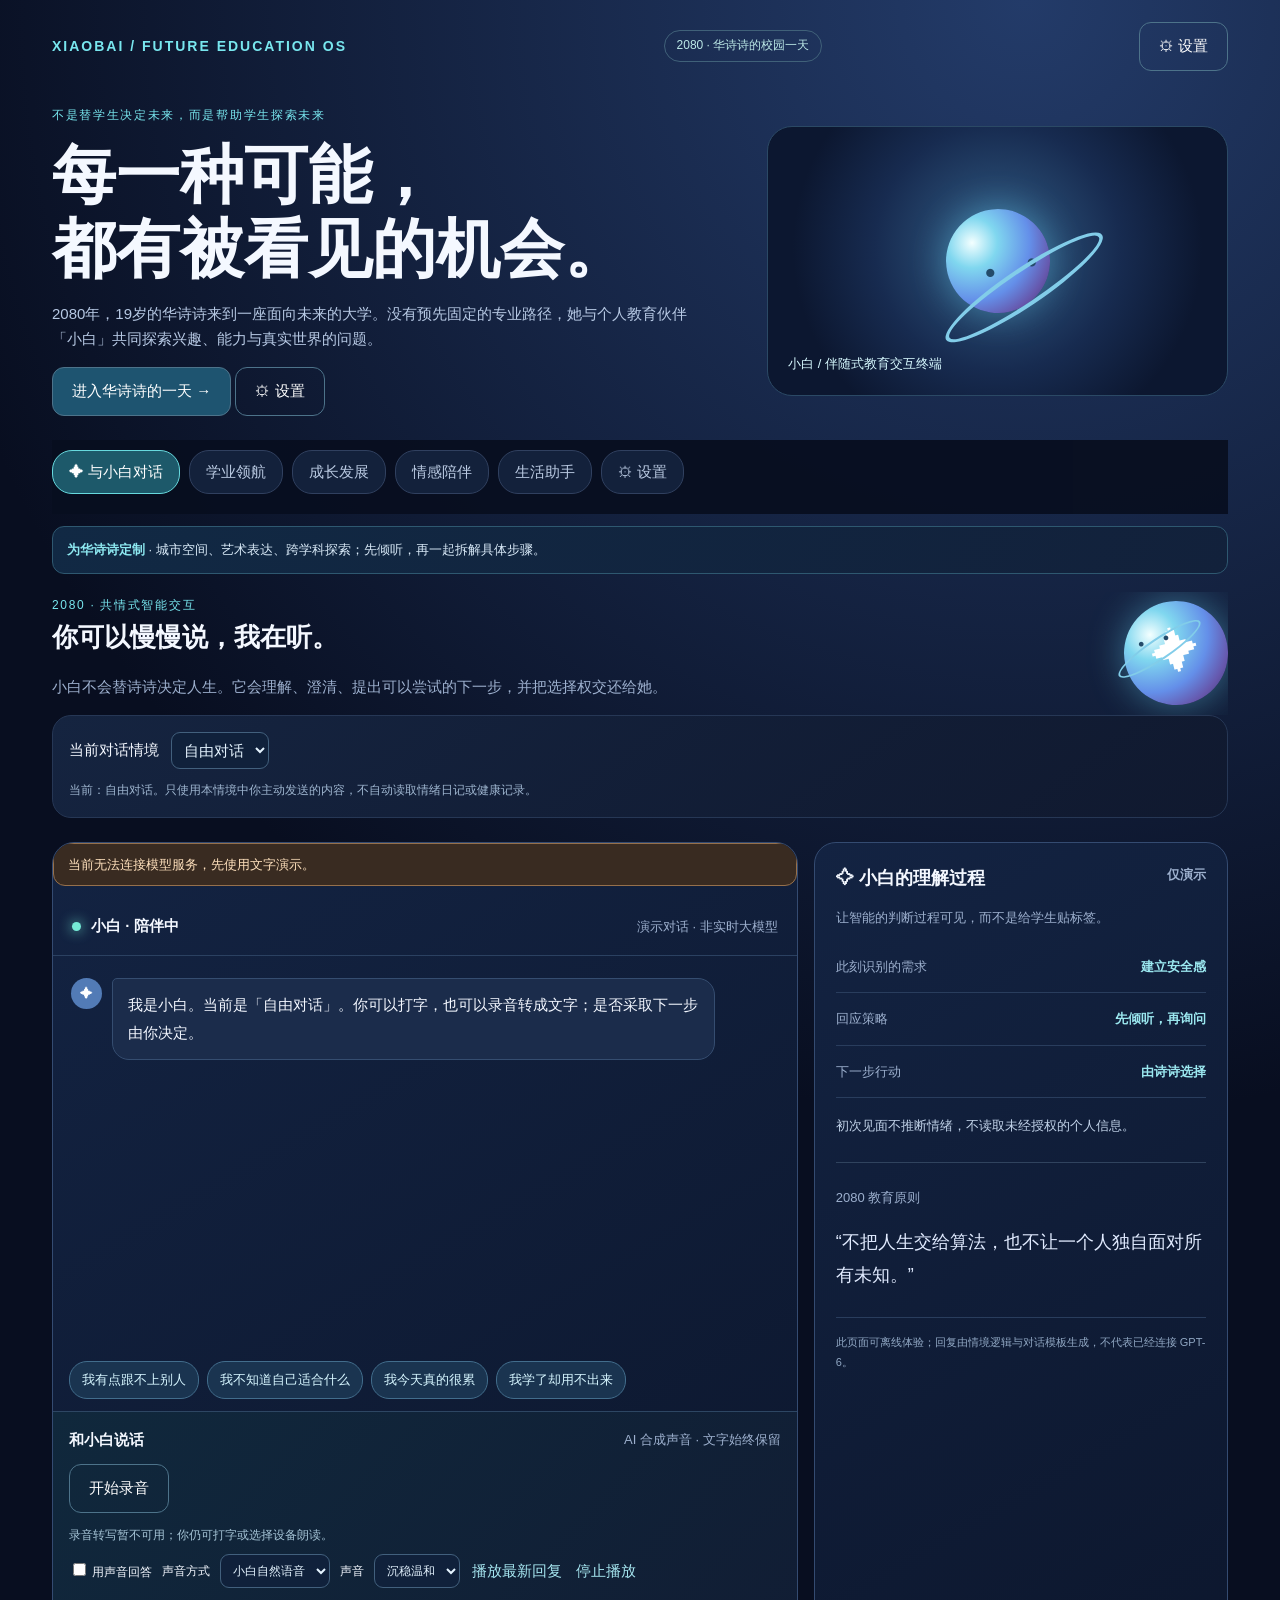
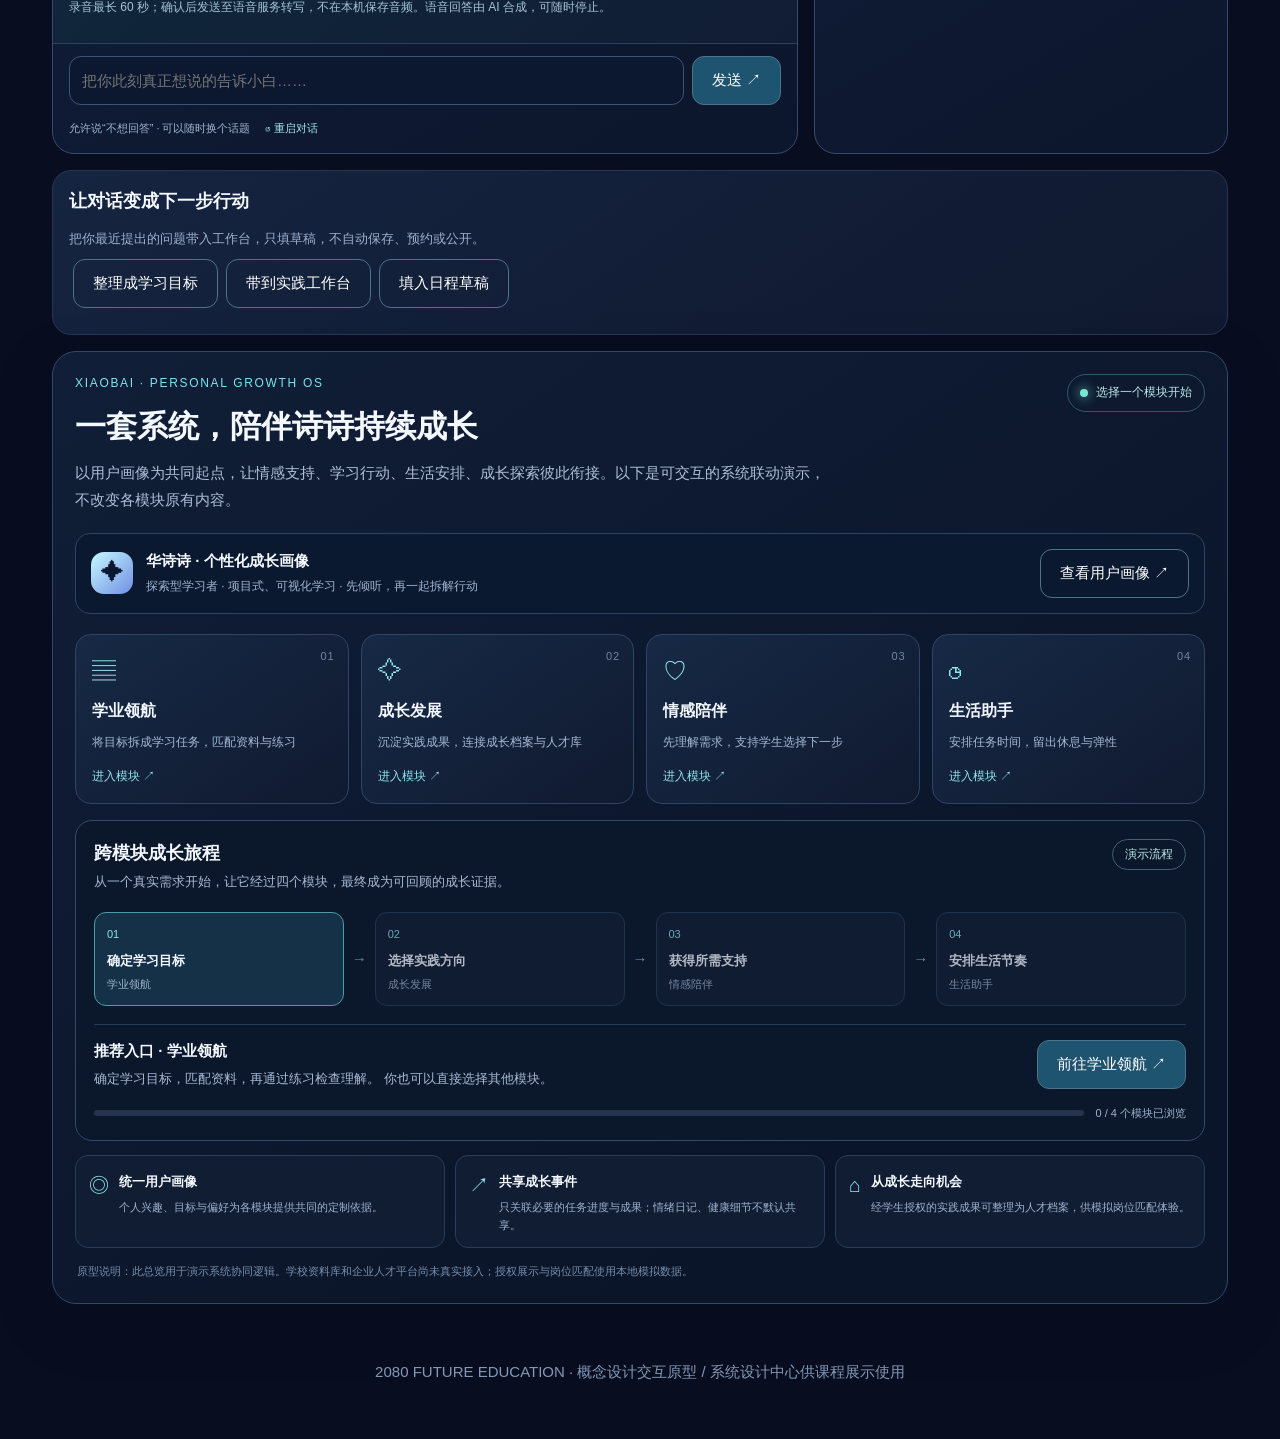
==== commit d985891b: "Unify campus copilot conversations and add opt-in voice interaction" ====
--- a/index.html
+++ b/index.html
@@ -159,10 +159,10 @@
 @media(prefers-reduced-motion:reduce){.life-orbit-core.life-energy-planet,.life-orbit-core.life-energy-planet:before,.life-orbit-core.life-energy-planet:after,.life-ring,.life-ring:after,.life-radar-point{animation:none!important}}
 </style>
 
-<style id="module-workflow-styles">.chat-head{overflow:hidden}.chat-head .orb::after{width:94px;height:18px;left:-12px;top:33px;border-width:2px}.chat-head .orb::before{font-size:11px;letter-spacing:8px;top:25px;left:17px}[hidden]{display:none!important}.module-path{display:flex;gap:8px;flex-wrap:wrap;margin:0 0 20px}.module-path button{display:flex;align-items:center;gap:8px;flex:1;min-width:135px;text-align:left;padding:12px;border:1px solid #304968;border-radius:12px;background:#111f36;color:#dfeeff;cursor:pointer}.module-path span{color:#90ddec;font-size:11px}.module-scenario{margin-top:24px}.module-scenario summary{cursor:pointer;font-weight:700}.module-scenario-body{margin-top:16px}.module-scenario-body>p{white-space:pre-wrap}.practice-outcome{display:block;width:100%;margin:8px 0 12px;padding:12px;border:1px solid #395775;border-radius:10px;background:#0c1a30;color:#e7f4ff}.practice-record{padding:14px 0;border-bottom:1px solid #30435e}.practice-record p{white-space:pre-wrap;color:#afc1d8}.practice-record time{font-size:11px;color:#85a9bd}.module-section-note{color:#93aeca;font-size:12px}</style></head><body><div class="shell"><header class="top"><div class="brand">XIAOBAI / FUTURE EDUCATION OS</div><div class="pill">2080 · 华诗诗的校园一天</div><button class="secondary" onclick="go('settings')" type="button">⚙ 设置</button></header><section class="hero"><div><div class="eyebrow">不是替学生决定未来，而是帮助学生探索未来</div><h1>每一种可能，<br/>都有被看见的机会。</h1><p>2080年，19岁的华诗诗来到一座面向未来的大学。没有预先固定的专业路径，她与个人教育伙伴「小白」共同探索兴趣、能力与真实世界的问题。</p><button class="primary" onclick="go('learning')">进入华诗诗的一天 →</button> <button class="secondary" onclick="go('settings')">⚙ 设置</button></div><div class="hero-art"><div aria-label="小白飞行伙伴图形" class="orb"></div><div class="float-label">小白 / 伴随式教育交互终端</div></div></section>
+<style id="module-workflow-styles">.chat-head{overflow:hidden}.chat-head .orb::after{width:94px;height:18px;left:-12px;top:33px;border-width:2px}.chat-head .orb::before{font-size:11px;letter-spacing:8px;top:25px;left:17px}[hidden]{display:none!important}.module-path{display:flex;gap:8px;flex-wrap:wrap;margin:0 0 20px}.module-path button{display:flex;align-items:center;gap:8px;flex:1;min-width:135px;text-align:left;padding:12px;border:1px solid #304968;border-radius:12px;background:#111f36;color:#dfeeff;cursor:pointer}.module-path span{color:#90ddec;font-size:11px}.module-scenario{margin-top:24px}.module-scenario summary{cursor:pointer;font-weight:700}.module-scenario-body{margin-top:16px}.module-scenario-body>p{white-space:pre-wrap}.practice-outcome{display:block;width:100%;margin:8px 0 12px;padding:12px;border:1px solid #395775;border-radius:10px;background:#0c1a30;color:#e7f4ff}.practice-record{padding:14px 0;border-bottom:1px solid #30435e}.practice-record p{white-space:pre-wrap;color:#afc1d8}.practice-record time{font-size:11px;color:#85a9bd}.module-section-note{color:#93aeca;font-size:12px}</style><link rel="stylesheet" href="copilot.css"></head><body><div class="shell"><header class="top"><div class="brand">XIAOBAI / FUTURE EDUCATION OS</div><div class="pill">2080 · 华诗诗的校园一天</div><button class="secondary" onclick="go('settings')" type="button">⚙ 设置</button></header><section class="hero"><div><div class="eyebrow">不是替学生决定未来，而是帮助学生探索未来</div><h1>每一种可能，<br/>都有被看见的机会。</h1><p>2080年，19岁的华诗诗来到一座面向未来的大学。没有预先固定的专业路径，她与个人教育伙伴「小白」共同探索兴趣、能力与真实世界的问题。</p><button class="primary" onclick="go('learning')">进入华诗诗的一天 →</button> <button class="secondary" onclick="go('settings')">⚙ 设置</button></div><div class="hero-art"><div aria-label="小白飞行伙伴图形" class="orb"></div><div class="float-label">小白 / 伴随式教育交互终端</div></div></section>
 
 <nav aria-label="页面导航" class="nav"><button class="active" data-page="chat" onclick="go('chat')">✦ 与小白对话</button><button data-page="learning" onclick="go('learning')">学业领航</button><button data-page="growth" onclick="go('growth')">成长发展</button><button data-page="experience" onclick="go('experience')">情感陪伴</button><button data-page="status" onclick="go('status')">生活助手</button><button data-page="settings" onclick="go('settings')">⚙ 设置</button></nav>
-<main><section class="section active" id="chat"><div class="profile-hint" id="profileHintChat"><strong>为诗诗定制</strong> · 探索型学习者｜先理解感受，再一起拆解行动。</div><div class="chat-head"><div><span class="eyebrow">2080 · 共情式智能交互</span><h2 class="screen-title">你可以慢慢说，我在听。</h2><p class="muted">小白不会替诗诗决定人生。它会理解、澄清、提出可以尝试的下一步，并把选择权交还给她。</p></div><div aria-hidden="true" class="orb"><span>✦</span></div></div><div class="chat-layout"><div class="chat-panel"><div class="chat-status"><span class="pulse"></span> 小白 · 陪伴中 <span class="muted small">演示对话 · 非实时大模型</span></div><div aria-live="polite" class="chat-messages" id="chatMessages"></div><div class="quick-replies" id="quickReplies"></div><form class="chat-input" id="chatForm" onsubmit="sendChat(event)"><input aria-label="对小白说话" autocomplete="off" id="chatText" maxlength="400" placeholder="把你此刻真正想说的告诉小白……"><button class="primary" type="submit">发送 ↗</button></form><div class="chat-bottom"><span>允许说“不想回答” · 可以随时换个话题</span><button class="tinybtn" onclick="restartChat()">↺ 重启对话</button><button class="tinybtn" onclick="speakLast()">♫ 朗读回复</button></div></div><aside class="insight-panel"><div class="insight-top">✧ 小白的理解过程 <span class="muted small">仅演示</span></div><p class="muted small">让智能的判断过程可见，而不是给学生贴标签。</p><div class="insight-row"><span>此刻识别的需求</span><strong id="chatNeed">建立安全感</strong></div><div class="insight-row"><span>回应策略</span><strong id="chatStrategy">先倾听，再询问</strong></div><div class="insight-row"><span>下一步行动</span><strong id="chatAction">由诗诗选择</strong></div><div class="insight-note" id="chatRationale">初次见面不推断情绪，不读取未经授权的个人信息。</div><div class="insight-divider"></div><div class="small muted">2080 教育原则</div><p class="ethic-quote">“不把人生交给算法，也不让一个人独自面对所有未知。”</p><div class="demo-disclaimer">此页面可离线体验；回复由情境逻辑与对话模板生成，不代表已经连接 GPT-6。</div></aside></div><section class="system-hub" aria-label="系统联动总览">
+<main><section class="section active" id="chat"><div class="profile-hint" id="profileHintChat"><strong>为诗诗定制</strong> · 探索型学习者｜先理解感受，再一起拆解行动。</div><div class="chat-head"><div><span class="eyebrow">2080 · 共情式智能交互</span><h2 class="screen-title">你可以慢慢说，我在听。</h2><p class="muted">小白不会替诗诗决定人生。它会理解、澄清、提出可以尝试的下一步，并把选择权交还给她。</p></div><div aria-hidden="true" class="orb"><span>✦</span></div></div><div class="copilot-context card"><label for="copilotModule">当前对话情境</label><select id="copilotModule"><option value="general">自由对话</option><option value="learning">学业领航</option><option value="growth">成长发展</option><option value="experience">情感陪伴</option><option value="status">生活助手</option></select><p id="copilotContextNote" role="status">同一个小白入口；不同情境的对话分开保留在本次页面中，刷新后清除。</p></div><div class="chat-layout"><div class="chat-panel"><div class="chat-status"><span class="pulse"></span> 小白 · 陪伴中 <span class="muted small">演示对话 · 非实时大模型</span></div><div aria-live="polite" class="chat-messages" id="chatMessages"></div><div class="quick-replies" id="quickReplies"></div><div class="voice-panel" id="voicePanel"><div class="voice-top"><strong>和小白说话</strong><span class="small muted">AI 合成声音 · 文字始终保留</span></div><div class="voice-actions"><button type="button" class="secondary" id="voiceRecord">开始录音</button><button type="button" class="primary" id="voiceTranscribe" hidden>确认转成文字</button><button type="button" class="secondary" id="voiceDiscard" hidden>删除这段录音</button></div><p id="voiceStatus" role="status" aria-live="polite">点击后才请求麦克风权限。停止录音后，需确认才上传转写；文字检查后再发送。</p><div class="voice-options"><label><input type="checkbox" id="voiceAuto"> 用声音回答</label><label for="voiceMode">声音方式</label><select id="voiceMode"><option value="cloud">小白自然语音</option><option value="device">设备朗读</option></select><label for="voiceTone">声音</label><select id="voiceTone"><option value="cedar">沉稳温和</option><option value="marin">清澈亲切</option></select><button type="button" class="tinybtn" id="voicePlay">播放最新回复</button><button type="button" class="tinybtn" id="voiceStop">停止播放</button></div><p class="small muted">录音最长 60 秒；确认后发送至语音服务转写，不在本机保存音频。语音回答由 AI 合成，可随时停止。</p></div><form class="chat-input" id="chatForm" onsubmit="sendChat(event)"><input aria-label="对小白说话" autocomplete="off" id="chatText" maxlength="400" placeholder="把你此刻真正想说的告诉小白……"><button class="primary" type="submit">发送 ↗</button></form><div class="chat-bottom"><span>允许说“不想回答” · 可以随时换个话题</span><button class="tinybtn" onclick="restartChat()">↺ 重启对话</button></div></div><aside class="insight-panel"><div class="insight-top">✧ 小白的理解过程 <span class="muted small">仅演示</span></div><p class="muted small">让智能的判断过程可见，而不是给学生贴标签。</p><div class="insight-row"><span>此刻识别的需求</span><strong id="chatNeed">建立安全感</strong></div><div class="insight-row"><span>回应策略</span><strong id="chatStrategy">先倾听，再询问</strong></div><div class="insight-row"><span>下一步行动</span><strong id="chatAction">由诗诗选择</strong></div><div class="insight-note" id="chatRationale">初次见面不推断情绪，不读取未经授权的个人信息。</div><div class="insight-divider"></div><div class="small muted">2080 教育原则</div><p class="ethic-quote">“不把人生交给算法，也不让一个人独自面对所有未知。”</p><div class="demo-disclaimer">此页面可离线体验；回复由情境逻辑与对话模板生成，不代表已经连接 GPT-6。</div></aside></div><div class="copilot-actions card"><h3>让对话变成下一步行动</h3><p class="muted small">把你最近提出的问题带入工作台，只填草稿，不自动保存、预约或公开。</p><button type="button" class="secondary" data-copilot-action="learning">整理成学习目标</button><button type="button" class="secondary" data-copilot-action="growth">带到实践工作台</button><button type="button" class="secondary" data-copilot-action="status">填入日程草稿</button><p id="copilotActionStatus" role="status"></p></div><section class="system-hub" aria-label="系统联动总览">
  <div class="system-hub-head">
   <div><div class="eyebrow">XIAOBAI · PERSONAL GROWTH OS</div><h2>一套系统，陪伴诗诗持续成长</h2><p>以用户画像为共同起点，让情感支持、学习行动、生活安排、成长探索彼此衔接。以下是可交互的系统联动演示，不改变各模块原有内容。</p></div>
   <div class="hub-status"><span class="hub-dot"></span><span id="hubStatusText">联动体验待开始</span></div>
@@ -198,8 +198,8 @@
 <h4 style="margin:20px 0 8px">添加一条资料</h4><label for="libTitle">资料标题</label><input id="libTitle" maxlength="100" placeholder="例如：项目式学习的基本步骤" style="display:block;width:100%;padding:10px;margin:5px 0 10px;border-radius:9px;border:1px solid #3b5578;background:#0b1830;color:white"><label for="libType">资料类型</label><select id="libType" style="display:block;width:100%;padding:10px;margin:5px 0 10px;border-radius:9px;border:1px solid #3b5578;background:#0b1830;color:white"><option>概念</option><option>案例</option><option>方法</option></select><label for="libNotes">摘要 / 关键词 / 链接</label><textarea id="libNotes" maxlength="600" rows="3" placeholder="写下资料要点，或粘贴可访问的资料链接" style="display:block;width:100%;padding:10px;margin:5px 0 10px;border-radius:9px;border:1px solid #3b5578;background:#0b1830;color:white"></textarea><button class="primary" id="addLibraryItem" type="button">加入我的资料库</button></div>
 </div>
 <div class="card" id="quizPanel" data-learning-panel="true"><h3>微练习 · 检查是否真的理解</h3><p id="quizQuestion">当你“看懂了知识点，但项目中用不出来”，最适合的第一步是什么？</p><div class="choices" id="quizChoices"><button class="choice" data-answer="a" type="button">重新把所有资料从头看一遍</button><button class="choice" data-answer="b" type="button">找出卡住的具体步骤，再做一个更小的同类练习</button><button class="choice" data-answer="c" type="button">直接让别人替自己完成项目</button></div><div class="dialog" id="quizFeedback">选一个答案，小白会解释原因，并给出下一步。</div></div>
-<div class="function-chat card"><div class="function-chat-head"><div><span class="eyebrow">PERSONAL LEARNING COPILOT</span><h2 class="screen-title" style="margin:5px 0">和小白一起攻克一个卡点</h2><p class="muted">把任务要求、已经尝试的方法和具体卡点发给小白。你可以继续追问，让计划更贴合你的真实情况。</p></div><span class="pill">学习工作台</span></div><div class="function-chat-grid"><div class="function-chat-main" id="studySupportPanel" data-learning-panel="true"><div id="studyChatMessages" class="function-chat-messages" aria-live="polite"><div class="fchat-msg bot"><span class="fchat-avatar">✦</span><div class="fchat-bubble">先告诉我你正在学什么、希望完成什么，以及最卡住的一步。我会先帮你定位问题，再给你一个可验证的小练习。</div></div></div><form id="studyChatForm" class="function-chat-input"><input id="studyChatInput" maxlength="600" placeholder="例如：我需要做一个项目，但不知道如何拆解"><button class="primary" type="submit">发送 ↗</button></form></div><aside class="function-chat-side"><h3>本轮学习目标</h3><div class="faction-row"><span>方法</span><strong>先定位，再练习</strong></div><div class="faction-row"><span>反馈</span><strong>解释自己的思路</strong></div><div class="fchat-action">小白不会只给“加油”或直接代做答案；它会协助你把任务缩小、选择资料并检验理解。</div></aside></div></div><details class="card module-scenario" data-scenario="1"><summary>情境演示 · 知识迁移</summary><div class="module-scenario-body"></div></details></section><section class="section" id="growth"><nav class="module-path" aria-label="成长发展使用步骤"><button type="button" data-module-target="careerExplorationWorkbench"><span>01</span>探索方向</button><button type="button" data-module-target="explorationRecords"><span>02</span>实践记录</button><button type="button" data-module-target="growthPortfolio"><span>03</span>成长档案</button><button type="button" data-module-target="talentHub"><span>04</span>授权与机会</button></nav><h2 class="screen-title">成长发展 · 让兴趣走向真实实践</h2><div class="profile-hint" id="profileHintGrowth"><strong>为诗诗设计的探索路线</strong> · 从城市空间、艺术表达与真实观察的交叉点开始，以低风险实践发现兴趣，不急着固定专业方向。</div><p class="muted">探索任务、成长档案与年度成长积分统一放在这里。成长记录重在过程，不进行学生排名。</p><div class="gx-shell" id="careerExplorationWorkbench">
- <div class="gx-hero">
+<div class="function-chat card"><div class="function-chat-head"><div><span class="eyebrow">PERSONAL LEARNING COPILOT</span><h2 class="screen-title" style="margin:5px 0">和小白一起攻克一个卡点</h2><p class="muted">把任务要求、已经尝试的方法和具体卡点发给小白。你可以继续追问，让计划更贴合你的真实情况。</p></div><span class="pill">学习工作台</span></div><div class="function-chat-grid"><div id="studySupportPanel" class="card copilot-entry" data-learning-panel="true"><h3>和小白一起攻克学习卡点</h3><p class="muted">打开同一个小白对话入口。保留当前情境，文字与语音可以随时切换；不会自动带入私人日记。</p><button class="primary" type="button" data-copilot-open="learning" id="copilotLearningEntry">打开小白对话 ↗</button></div><aside class="function-chat-side"><h3>本轮学习目标</h3><div class="faction-row"><span>方法</span><strong>先定位，再练习</strong></div><div class="faction-row"><span>反馈</span><strong>解释自己的思路</strong></div><div class="fchat-action">小白不会只给“加油”或直接代做答案；它会协助你把任务缩小、选择资料并检验理解。</div></aside></div></div><details class="card module-scenario" data-scenario="1"><summary>情境演示 · 知识迁移</summary><div class="module-scenario-body"></div></details></section><section class="section" id="growth"><nav class="module-path" aria-label="成长发展使用步骤"><button type="button" data-module-target="careerExplorationWorkbench"><span>01</span>探索方向</button><button type="button" data-module-target="explorationRecords"><span>02</span>实践记录</button><button type="button" data-module-target="growthPortfolio"><span>03</span>成长档案</button><button type="button" data-module-target="talentHub"><span>04</span>授权与机会</button></nav><h2 class="screen-title">成长发展 · 让兴趣走向真实实践</h2><div class="profile-hint" id="profileHintGrowth"><strong>为诗诗设计的探索路线</strong> · 从城市空间、艺术表达与真实观察的交叉点开始，以低风险实践发现兴趣，不急着固定专业方向。</div><p class="muted">探索任务、成长档案与年度成长积分统一放在这里。成长记录重在过程，不进行学生排名。</p><div class="gx-shell" id="careerExplorationWorkbench">
+ <div class="copilot-entry-inline"><button class="secondary" type="button" data-copilot-open="growth">和小白讨论方向 ↗</button></div><div class="gx-hero">
   <div><div class="gx-eyebrow">XIAOBAI · FUTURE PATH EXPLORER / 2080</div><h3>不替你决定未来，<br>陪你验证每一种可能。</h3>
    <p>把兴趣、价值观、能力证据与真实实践连接起来。小白可以提供方向假设，但不会用一次测评或一组标签给你定型；每条建议都应能解释依据、允许质疑，并由你决定是否尝试。</p>
    <div class="gx-btnrow"><button class="gx-btn primary" type="button" onclick="document.getElementById('gxForm').scrollIntoView({behavior:'smooth',block:'center'})">开始我的探索 ↘</button><button class="gx-btn" type="button" onclick="document.getElementById('talentHub').scrollIntoView({behavior:'smooth',block:'start'})">查看成长档案与人才库</button></div>
@@ -242,12 +242,12 @@
 
 <div class="card" id="explorationRecords"><h3>我的实践记录</h3><p class="muted small">先完成微实践，再写下行动、发现与反馈。保存的记录留在当前浏览器，不会自动公开。</p><div id="explorationRecordList" aria-live="polite"></div></div><div class="grid" id="scenarioProgress"><div class="card"><p class="muted">已完成的模块情境演示</p><div class="metric" id="count">0 / 4</div><div class="progress"><i id="bar"></i></div><p class="small muted">四个模块各有一个情境演示；浏览模块不会自动计入。</p></div><div class="card"><h3>成长记录的设计立场</h3><p>记录的是尝试过的任务、形成的问题、反馈与下一次探索方向；不输出“你只能做什么”的能力定论。</p></div></div><div class="card" id="scenarioRecords"><h3>诗诗的探索足迹</h3><div class="timeline" id="records"></div><button class="secondary" onclick="resetRecords()">清空本次演示记录</button></div>
 
-<div class="card growth-module" id="growthPortfolio"><div class="eyebrow">XIAOBAI · GROWTH SYSTEM</div><h2 style="margin:8px 0">年度成长计划 <span style="color:var(--cyan)">/ 2080</span></h2><p class="muted small">成长积分用来记录持续投入、真实实践和反思，不做学生排名。年度演示门槛为 1080 分；重复点击、重复提交同类记录不会无限刷分。</p><div class="grid growth-metrics"><div class="step"><div class="small muted">我的成长积分</div><div class="metric" id="growthPoints">0</div><div class="small muted">演示积分 · 可查看来源</div></div><div class="step"><div class="small muted">年度助学金演示门槛</div><div class="metric">1080 <span class="small">分</span></div><div class="small muted">非排名制，达标后进入学校审核</div></div></div><div class="progress"><i id="growthBar" style="width:0%"></i></div><p id="growthScoreHint" class="small muted" style="margin-top:8px">完成不同类型的成长记录、探索任务和实践反思，逐步累积积分。</p>
-<h3 style="margin-top:24px">01 / 四份核心成长档案</h3><p class="muted small">每类核心档案仅首次完成并提交具体内容后计分，每份 120 分。四份档案全部完成后，解锁「星球觉醒」。</p><div class="growth-archives" id="growthArchives"></div>
+<div class="card" id="growthPortfolio"><h2>我的成长档案</h2><p class="muted">记录真实行动、发现与反馈，帮助你看见变化；不做学生排名。填写只在本机保存，不会自动用于企业展示。</p><div class="growth-archives" id="growthArchives"></div>
+<h3>实践成果与反馈</h3><p class="muted small">作品、反馈和修订比单一分数更重要。先完成任务，再记录自己实际做了什么。</p><div class="growth-practices" id="growthPractices"></div>
+</div><details class="card secondary-tools"><summary>可选：成长积分与助学金概念演示</summary><div class="card growth-module" id="growthIncentives"><div class="eyebrow">XIAOBAI · GROWTH SYSTEM</div><h2 style="margin:8px 0">年度成长计划 <span style="color:var(--cyan)">/ 2080</span></h2><p class="muted small">成长积分用来记录持续投入、真实实践和反思，不做学生排名。年度演示门槛为 1080 分；重复点击、重复提交同类记录不会无限刷分。</p><div class="grid growth-metrics"><div class="step"><div class="small muted">我的成长积分</div><div class="metric" id="growthPoints">0</div><div class="small muted">演示积分 · 可查看来源</div></div><div class="step"><div class="small muted">年度助学金演示门槛</div><div class="metric">1080 <span class="small">分</span></div><div class="small muted">非排名制，达标后进入学校审核</div></div></div><div class="progress"><i id="growthBar" style="width:0%"></i></div><p id="growthScoreHint" class="small muted" style="margin-top:8px">完成不同类型的成长记录、探索任务和实践反思，逐步累积积分。</p>
 <h3 style="margin-top:24px">02 / 小白星球 · 探索任务</h3><p class="muted small">每条独立路线完成一次可获得 60 分；重复探索仍可体验，但不重复计分。</p><div class="growth-explores" id="growthExplores"></div><div class="note small" id="planetFeedback" style="margin-top:12px">星球还在等待第一次探索。选择一条路线开始吧。</div>
-<h3 style="margin-top:24px">03 / 实践成果回顾</h3><p class="muted small">实践成果重在真实过程与反思。每类成果首次提交后计 150 分，不以字数或漂亮程度评判。</p><div class="growth-practices" id="growthPractices"></div>
 <h3 style="margin-top:24px">04 / 助学金资格进度</h3><div class="note" id="aidStatus" style="margin-top:10px">当前为概念演示。达到门槛只表示满足原型中的积分条件，不代表获得真实助学金。</div><div class="grid" style="margin-top:14px"><div class="step"><b>每学期</b><p class="muted small">汇总成长档案、探索任务与实践记录，核对记录完整性。</p></div><div class="step"><b>年末评审</b><p class="muted small">达到公开门槛的学生可进入学校审核；不公开学生排名，不由 AI 自动决定发放。</p></div></div><p class="small muted" style="margin-top:12px">公平原则：1080 分是原型试行门槛。正式使用前需经过试运行，按实际达标比例与学生反馈校准，目标约 30% 学生有机会达标，而不是按名次淘汰。</p><button class="secondary" type="button" onclick="resetGrowthDemo()" style="margin-top:8px">重置成长小游戏演示</button></div>
-<div class="card talent-hub" id="talentHub">
+</details><div class="card talent-hub" id="talentHub">
  <div class="eyebrow">XIAOBAI · GROWTH TO OPPORTUNITY</div>
  <h2 style="margin:8px 0">成长档案与人才库连接</h2>
  <div class="profile-hint"><strong>从探索走向职业可能</strong> · 诗诗可以把自己愿意展示的作品、实践经历和技能证据整理成成长人才档案；只有明确授权展示的内容，才会出现在本原型的企业检索演示中。</div>
@@ -267,7 +267,7 @@
  <div class="toggle"><div><b>允许经学校审核后，向企业展示这份人才档案</b><div class="small muted">必须同时开启学校资料授权；可以随时撤回。真实系统应按岗位、用途和期限分别授权。</div></div><input id="talentEmployerConsent" type="checkbox"></div>
  <div class="choices"><button class="primary" type="button" onclick="saveTalentProfile()">保存人才档案</button><button class="secondary" type="button" onclick="previewTalentShare()">预览将展示的资料</button><button class="secondary" type="button" onclick="revokeTalentShare()">撤回展示授权</button></div>
  <pre id="talentSharePreview" class="talent-preview">尚未生成预览。保存并检查资料后，再决定是否授权展示。</pre>
- <h3 style="margin-top:24px">02 / 企业岗位匹配演示</h3>
+ <details class="secondary-tools" id="enterpriseSimulation"><summary>可选：企业人才对接演示</summary><h3 style="margin-top:24px">02 / 企业岗位匹配演示</h3>
  <p class="muted small">企业只能检索已授权的模拟人才档案。此处使用虚构岗位和本地示例数据，不会连接真实企业或学校系统。</p>
  <div class="profile-grid">
   <div class="profile-field"><label for="talentJobQuery">岗位或能力关键词</label><input id="talentJobQuery" value="跨学科 项目" maxlength="100" placeholder="例如：设计、数据分析、项目协作"></div>
@@ -276,19 +276,14 @@
  <button class="primary" type="button" onclick="searchTalentMatches()">搜索已授权人才</button>
  <div id="talentMatchResults" class="talent-results" aria-live="polite"><div class="step"><b>岗位匹配尚未开始</b><p class="small muted">输入岗位关键词后，系统会按技能和作品摘要做演示匹配，并说明依据。</p></div></div>
  <div class="note small" style="margin-top:14px">系统治理原则：企业检索只显示岗位相关且获授权的字段；学生可以查看访问记录、撤回未来展示授权并拒绝联系。匹配结果只用于发现机会，不自动决定录用。真实上线需学校批准、身份认证、权限接口、访问审计与数据使用协议。</div>
-</div>
+</details></div>
 
 <details class="card module-scenario" data-scenario="2"><summary>情境演示 · 跨学科探索</summary><div class="module-scenario-body"></div></details></section>
 <section class="section" id="experience">
 <nav class="module-path" aria-label="情感陪伴使用步骤"><button type="button" data-module-target="emotionSupportChoices"><span>01</span>选择支持</button><button type="button" data-module-target="functionChatCard"><span>02</span>倾诉与梳理</button><button type="button" data-module-target="emotionStudio"><span>03</span>自助与求助</button><button type="button" data-module-target="emotionSupportLinks"><span>04</span>记忆与联动</button></nav><div class="emotion-hero"><div class="emotion-hero-copy"><div class="emotion-hero-kicker">XIAOBAI · EMOTIONAL COMPANION OS</div><h2>不用急着变好。<br>先让自己被理解。</h2><p>这里不是情绪测验，也不是要求你积极起来的地方。小白会先听你说，再陪你梳理需要；如果你愿意，我们再把关心变成一个可以开始的小行动。</p><div class="emotion-hero-pills"><span>你可以只倾诉</span><span>你可以随时暂停</span><span>建议由你决定</span></div></div><div class="emotion-hero-art" aria-label="小白情感陪伴全息形象"><div class="emotion-orbit"></div><div class="emotion-orbit o2"></div><div class="emotion-orbit o3"></div><div class="emotion-core"></div><div class="emotion-art-label">小白 · 在这里听你说</div></div></div>
 <h2 class="screen-title">情感陪伴 · 先理解感受，再一起行动</h2><div class="profile-hint" id="profileHintEmotion"><strong>诗诗的陪伴偏好</strong> · 不催促、不贴标签；先倾听，再由她选择需要安慰、梳理还是具体办法。</div><p class="muted">小白先听你说，再帮助你辨认困扰、选择支持方式。你可以暂停，也可以只希望有人听你说。</p>
 <div class="emotion-quick-modes" aria-label="选择此刻需要的支持方式" id="emotionSupportChoices"><button type="button" class="emotion-mode" data-emotion-quick="先被听见"><strong>♡ 先听我说</strong><span>不用急着分析或给建议</span></button><button type="button" class="emotion-mode" data-emotion-quick="一起梳理问题"><strong>⌁ 陪我梳理</strong><span>把困扰分清楚，一次看一件事</span></button><button type="button" class="emotion-mode" data-emotion-quick="想一个实际办法"><strong>↗ 一起想办法</strong><span>找到能开始的具体小步骤</span></button><button type="button" class="emotion-mode" data-emotion-quick="休息一下"><strong>☾ 允许暂停</strong><span>先缓一缓，不必马上解决</span></button></div>
-<div class="function-chat card" id="functionChatCard">
-<div class="function-chat-head"><div><span class="eyebrow">XIAOBAI · CONTEXTUAL COPILOT</span><h2 class="screen-title" id="functionChatTitle" style="margin:5px 0">情感陪伴 · 专属对话工作台</h2><p class="muted" id="functionChatIntro">不止选择答案。你可以继续追问、补充细节，让小白和你一起把下一步做实。</p></div><span class="pill">独立上下文</span></div>
-<div class="function-chat-grid"><div class="function-chat-main"><div aria-live="polite" class="function-chat-messages" id="functionChatMessages"><div class="fchat-msg bot"><span class="fchat-avatar">✦</span><div class="fchat-bubble">你好，诗诗。我会围绕当前功能和你继续聊。你可以描述真实情况，也可以直接让我帮你制定下一步。</div></div></div><div class="function-prompts" id="functionPrompts"></div><form class="function-chat-input" id="functionChatForm"><input aria-label="当前功能中继续与小白对话" autocomplete="off" id="functionChatText" maxlength="600" placeholder="继续告诉小白：具体发生了什么？"><button class="primary" type="submit">发送 ↗</button></form><div class="small muted" style="padding:0 15px 14px">每个功能单独保留本次页面内的对话上下文；刷新网页后会清空。敏感信息请谨慎填写。</div></div>
-<aside class="function-chat-side"><h3>小白的行动面板</h3><p class="muted small">让对话落到现实里，而不是只停留在安慰。</p><div class="faction-row"><span>当前功能</span><strong id="fchatFunction">情感陪伴</strong></div><div class="faction-row"><span>建议原则</span><strong id="fchatPrinciple">先理解，再行动</strong></div><div class="faction-row"><span>下一步</span><strong id="fchatNext">由你决定</strong></div><div class="fchat-action" id="fchatAction">你可以先说出最困扰的一件事，小白会帮你缩小问题范围，并提出可执行的小步骤。</div><button class="secondary" onclick="clearFunctionChat()" style="width:100%;margin-top:12px" type="button">清空当前功能对话</button></aside></div>
-</div>
-<div class="card" id="emotionStudio" style="margin-top:18px;border-color:#3b6680;background:linear-gradient(145deg,#142440,#0c172d)">
+<div id="functionChatCard" class="card copilot-entry"><h3>和小白聊聊此刻的感受</h3><p class="muted">打开同一个小白对话入口。保留当前情境，文字与语音可以随时切换；不会自动带入私人日记。</p><button class="primary" type="button" data-copilot-open="experience" id="copilotExperienceEntry">打开小白对话 ↗</button></div><div class="card" id="emotionStudio" style="margin-top:18px;border-color:#3b6680;background:linear-gradient(145deg,#142440,#0c172d)">
  <div class="eyebrow">XIAOBAI · EMOTIONAL SUPPORT STUDIO</div><h2 style="margin:8px 0">情绪支持工作台 <span class="small muted">/ 不评判，不催促</span></h2>
  <p class="muted">这里不是情绪测验，也不会给你贴标签。你可以只做一项，也可以什么都不做。选择只用于生成当下的支持建议。</p>
  <h3 style="margin:18px 0 10px">01 / 此刻，我更接近哪种感受？</h3>
@@ -435,7 +430,7 @@
     <div id="dayPlanAdvice" class="life-recap">添加几项日程后，小白会根据优先级、时间冲突和空档提出建议。所有调整都由你决定。</div>
    </article>
 
-   <article class="life-panel" id="lifeNutritionPanel">
+   <details class="secondary-tools life-health-tools" id="lifeHealthTools"><summary>可选：饮食与活动记录</summary><p class="muted small">这些是个人手动记录工具，不影响学业与成长评价，可以完全不填写。</p><article class="life-panel" id="lifeNutritionPanel">
     <div class="life-panel-head"><div><div class="life-kicker">NUTRITION LOG / 05</div><h3>饮食与每日摄入</h3></div><span class="life-badge">手动记录</span></div>
     <p class="life-section-desc">记录餐次、食物与份量，并估算热量摄入。估算值会受食材、份量和烹饪方式影响，不用于评价或限制自己。</p>
     <div class="life-total-line"><div><span>今日摄入估算</span><div><small>根据已记录食物汇总 · kcal</small></div></div><strong><span id="lifeFoodTotal">—</span> <small>kcal</small></strong></div>
@@ -450,11 +445,11 @@
     <form id="lifeActivityForm" style="margin-top:13px"><div class="life-form-grid"><div class="life-field"><label for="lifeActivityType">活动类型</label><select id="lifeActivityType"><option>校园步行</option><option>慢跑</option><option>骑行</option><option>瑜伽或拉伸</option><option>球类运动</option><option>舞蹈</option><option>其他活动</option></select></div><div class="life-field"><label for="lifeActivityMinutes">时长（分钟）</label><input id="lifeActivityMinutes" type="number" min="1" max="600" placeholder="例如 20" required></div><div class="life-field full"><label for="lifeActivityFeeling">活动后的感受（选填）</label><select id="lifeActivityFeeling"><option>感觉舒展</option><option>精力一般</option><option>有些疲惫</option><option>暂不记录</option></select></div></div><div class="life-action-row"><button class="life-btn" type="submit">记录活动 ＋</button></div></form>
     <div class="life-log-list" id="lifeActivityList"></div><p class="life-disclaimer">活动时长来自手动记录，不是穿戴设备实测；原型不计算运动消耗热量或医学健康分。</p>
    </article>
-  </div>
+  </details></div>
 
   <div class="life-stack">
    <article class="life-panel" id="lifeStatusPanel">
-    <div class="life-panel-head"><div><div class="life-kicker">SELF CHECK-IN / 07</div><h3>今天的身心状态</h3></div><span class="life-badge">由你填写</span></div>
+    <div class="copilot-entry-inline"><button class="secondary" type="button" data-copilot-open="status">和小白梳理安排 ↗</button></div><div class="life-panel-head"><div><div class="life-kicker">SELF CHECK-IN / 07</div><h3>今天的身心状态</h3></div><span class="life-badge">由你填写</span></div>
     <p class="life-section-desc">只填写你愿意分享的内容。小白根据你的自我描述提供生活安排建议，不进行心理或医疗诊断。</p>
     <div class="life-state-grid">
      <div class="life-field"><label for="stSleep">昨晚睡眠时长（小时）</label><input id="stSleep" max="24" min="0" placeholder="例如 7.5" step="0.5" type="number"></div>
@@ -617,17 +612,7 @@
 <style>
 .ai-banner{background:#102f40;border:1px solid #3689a5;padding:10px 14px;border-radius:12px;margin:0 0 12px;color:#b9f3ff;font-size:13px}.ai-banner.offline{background:#392b21;border-color:#96704b;color:#ffe1bd}.chat-input input:disabled{opacity:.6}
 </style>
-<script>
-/* 真正的模型问答经由同源服务器 /api/chat；密钥从不放入网页 */
-const realHistory=[];let aiBusy=false;
-const panel=document.querySelector('.chat-panel');const banner=document.createElement('div');banner.className='ai-banner';banner.textContent='正在检查小白的实时智能连接…';panel.insertBefore(banner,panel.querySelector('.chat-status').nextSibling);
-let aiOnline=false;
-async function checkAI(){try{const r=await fetch('/api/status',{cache:'no-store'});if(!r.ok)throw Error();const j=await r.json();aiOnline=!!j.ready;banner.className='ai-banner'+(aiOnline?'':' offline');banner.textContent=aiOnline?'✦ 小白实时问答已连接 · 可自由提问、追问和讨论任何话题':'演示模式 · 未连接模型服务。要实现真正的自由问答，请运行附带的服务器并配置 API Key。';document.querySelector('.chat-status .small').textContent=aiOnline?'实时 AI · 多轮对话':'演示对话 · 非实时大模型';document.querySelector('.demo-disclaimer').textContent=aiOnline?'当前对话通过服务端调用 AI 模型；系统分析面板展示设计意图，并非模型内部思维过程。':'当前为预设情境演示。真正自由问答需要服务器和模型 API。';}catch(e){aiOnline=false;banner.className='ai-banner offline';banner.textContent='当前为离线演示。真正自由问答请从附带的服务端网址访问。';}}
-const oldSubmitChat=submitChat;
-submitChat=async function(t){const v=(t||'').trim();if(!v||aiBusy)return;if(!aiOnline){oldSubmitChat(v);return;}bubble('user',v);document.getElementById('chatText').value='';realHistory.push({role:'user',content:v});aiBusy=true;document.getElementById('chatText').disabled=true;options([]);insight('结合上下文理解问题','先回应，再提供有用的下一步','等待小白生成回答','面板展示的是可解释的交互设计，而非模型私有推理。');const wait=document.createElement('div');wait.className='msg bot';wait.innerHTML='<div class="avatar">✦</div><div class="bubble">小白正在认真想一想…</div>';document.getElementById('chatMessages').append(wait);try{const r=await fetch('/api/chat',{method:'POST',headers:{'Content-Type':'application/json'},body:JSON.stringify({messages:realHistory.slice(-24)})});const j=await r.json();if(!r.ok)throw Error(j.error||'服务暂时不可用');wait.remove();bubble('bot',j.reply);realHistory.push({role:'assistant',content:j.reply});chatState.turn++;insight('当前问题与对话历史','尊重感受，具体回应','邀请继续追问或实际行动','回答由实时模型生成；你可以随时纠正小白的理解。');}catch(e){wait.remove();bubble('bot','抱歉，刚才连接遇到问题：'+e.message+'。你可以稍后重试，我会保留这段对话。');realHistory.pop();}finally{aiBusy=false;document.getElementById('chatText').disabled=false;document.getElementById('chatText').focus();}}
-const oldRestartChat=restartChat;restartChat=function(){realHistory.length=0;oldRestartChat();};
-checkAI();
-</script>
+
 <script>
 /* 状态中心：仅前端演示；不上传健康、学习或生活数据 */
 let statusSummaryText='';
@@ -637,32 +622,7 @@
 async function copyStatusSummary(){if(!makeStatusSummary())return;try{await navigator.clipboard.writeText(statusSummaryText);alert('摘要已复制。请自行选择安全的方式发送。')}catch(e){alert('设备暂不允许自动复制，请长按摘要文字手动复制。')}}
 function emailStatusSummary(){if(!makeStatusSummary())return;const recipient=$('statusRecipient').value.trim();if(recipient&&!/^[^\s@]+@[^\s@]+\.[^\s@]+$/.test(recipient)){alert('请检查接收邮箱格式。');return}const subject=encodeURIComponent('诗诗的近况支持摘要');const body=encodeURIComponent(statusSummaryText);location.href='mailto:'+encodeURIComponent(recipient)+'?subject='+subject+'&body='+body}
 </script>
-<script>
-/* 四大核心功能的专属对话：若服务端已连接，走 /api/chat；否则提供透明的本地演示回复。 */
-const functionChatHistories={0:[],1:[],2:[],3:[]};let functionChatBusy=false;
-const functionChatConfig=[
- {title:'情感陪伴 · 专属对话工作台',intro:'先接住感受，再一起找到你愿意尝试的下一步。你不需要先把情绪解释清楚。',principle:'先理解，再行动',next:'定位一件最困扰的事',action:'你可以先说出最困扰的一件事，小白会帮你缩小问题范围，并提出可执行的小步骤。',prompts:['我现在有点撑不住','帮我梳理压力来源','我只想先被听见']},
- {title:'学业领航 · 专属对话工作台',intro:'不直接替你完成任务，而是帮你定位卡点、补足方法，并设计一个能验证理解的小练习。',principle:'定位卡点，搭建支架',next:'找出最小可行动步骤',action:'告诉小白任务要求、你已经尝试过什么，以及卡在哪一步。它会帮你拆解任务、安排短练习和检查理解。',prompts:['我知道知识点但不会用','帮我把任务拆成三步','给我一个小练习']},
- {title:'成长发展 · 专属对话工作台',intro:'不急着给你贴上“适合什么”的标签。我们用低风险的小实验收集真实兴趣证据。',principle:'好奇心变成实践',next:'设计一次微型探索',action:'说说你最近好奇的事。小白会把兴趣转成一次 15–30 分钟的观察、创作或访谈任务。',prompts:['我不知道自己喜欢什么','设计一个校园探索任务','我有两个兴趣想结合']},
- {title:'生活助手 · 专属对话工作台',intro:'把日程、休息、协作和求助变得更清楚；给出备选方案，但不会未经你确认就替你做决定。',principle:'降低摩擦，保留选择权',next:'列出今天最重要的事',action:'告诉小白你的时间限制和必须完成的事，它会给出可调整的安排、缓冲时间和备选方案。',prompts:['帮我安排今天的时间','我事情太多了','我不知道怎么向别人求助']}
-];
-function renderFunctionChat(){const idx=typeof current==='number'?current:0,c=functionChatConfig[idx]||functionChatConfig[0];const title=document.getElementById('functionChatTitle');if(!title)return;title.textContent=c.title;document.getElementById('functionChatIntro').textContent=c.intro;document.getElementById('fchatFunction').textContent=data[idx].name;document.getElementById('fchatPrinciple').textContent=c.principle;document.getElementById('fchatNext').textContent=c.next;document.getElementById('fchatAction').textContent=c.action;const el=document.getElementById('functionChatMessages');el.innerHTML='';const history=functionChatHistories[idx];if(!history.length){appendFunctionMessage('bot','你好，诗诗。我是小白。我们现在在「'+data[idx].name+'」功能里，你可以从下面的问题开始，也可以直接说自己的情况。',false)}else history.forEach(m=>appendFunctionMessage(m.role==='user'?'user':'bot',m.content,false));const prompts=document.getElementById('functionPrompts');prompts.innerHTML='';c.prompts.forEach(t=>{const b=document.createElement('button');b.type='button';b.textContent=t;b.onclick=()=>sendFunctionChat(t);prompts.appendChild(b)});el.scrollTop=el.scrollHeight}
-function appendFunctionMessage(who,text,save=true){const el=document.getElementById('functionChatMessages');const row=document.createElement('div');row.className='fchat-msg '+who;const av=document.createElement('span');av.className='fchat-avatar';av.textContent=who==='user'?'诗':'✦';const bubble=document.createElement('div');bubble.className='fchat-bubble';bubble.textContent=text;row.append(av,bubble);el.appendChild(row);el.scrollTop=el.scrollHeight;if(save){const idx=current;functionChatHistories[idx].push({role:who==='user'?'user':'assistant',content:text})}}
-function localFunctionReply(idx,text){const t=text.toLowerCase();const replies=[
- '我听见你现在承受着一些东西。我们先不急着把它解决完。\n\n可以先做一件很小的事：用一句话写下最让你难受的具体时刻；如果不想写，也可以告诉我“先听我说”。接着我们再决定，是需要休息、梳理问题，还是找一个可信任的人一起面对。',
- '我们先把任务缩小，不一次解决全部。\n\n① 把最终要交付的东西写成一句话。\n② 标出你卡住的具体一步，以及已经试过的方法。\n③ 选一个 10 分钟的小练习验证思路。\n\n你把任务要求或卡点发给我，我会继续帮你拆解，而不是只告诉你“加油”。',
- '我们先把兴趣变成一个小实验，不需要现在决定未来方向。\n\n今天花 20 分钟：选一个你感兴趣的对象，记录 3 个观察，再写下 1 个想追问的问题。结束后给自己打三个非分数式的标记：是否投入、是否想继续、是否想向别人分享。它们只是线索，不是给你定型。',
- '我们把今天的安排做成可调整的版本。\n\n① 写下今天必须完成的 1–3 件事和截止时间。\n② 给每件事估算时长，并留出 15 分钟缓冲。\n③ 先做最紧急且可在 10 分钟内启动的一步。\n④ 如果安排不现实，就删减或协商，而不是把休息全部挤掉。\n\n你可以把任务和时间发来，我帮你排两个方案。'
- ];
- if(/不想|听我|安静|先陪/.test(t))return '好，我先不催你行动，也不会追问。你可以慢慢说，想到哪里说到哪里。\n\n如果你愿意，我会先听完，再问你希望我只是陪你梳理，还是一起想办法。';
- if(/老师|医生|分享|发送|告诉别人/.test(t))return '可以一起准备一份由你决定是否分享的摘要。我们先列清楚：发生了什么、持续多久、具体影响是什么、你希望对方提供什么帮助。\n\n我不会自动发送给老师或医生；涉及健康信息时，请先检查内容、接收对象和必要性，再由你亲自确认发送。';
- if(idx===0&&/压力|焦虑|难受|累|烦|崩溃|孤独/.test(t))return replies[0];if(idx===1&&/作业|学习|项目|不会|知识|任务|卡/.test(t))return replies[1];if(idx===2&&/兴趣|方向|喜欢|探索|未来/.test(t))return replies[2];if(idx===3&&/时间|安排|事情|日程|求助/.test(t))return replies[3];return replies[idx]+'\n\n为了让建议更贴合你，接下来告诉我：你已经尝试了什么？最受限制的是时间、精力、资源，还是不知道从哪里开始？';
-}
-async function sendFunctionChat(text){const input=document.getElementById('functionChatText');const v=(text||input.value||'').trim();if(!v||functionChatBusy)return;functionChatBusy=true;const submit=document.querySelector('#functionChatForm button[type=submit]');if(submit)submit.disabled=true;const idx=current;appendFunctionMessage('user',v);input.value='';document.getElementById('functionPrompts').innerHTML='';const history=functionChatHistories[idx];const ctx='当前功能：'+data[idx].name+'。场景背景：'+data[idx].user+'。请以温暖但不空泛的教育伙伴口吻回应，提供具体、可执行、可调整的下一步；不做医疗诊断，不声称已执行外部操作。';const wait=document.createElement('div');wait.className='fchat-msg bot';wait.innerHTML='<span class="fchat-avatar">✦</span><div class="fchat-bubble">小白正在整理思路…</div>';document.getElementById('functionChatMessages').appendChild(wait);try{let answer='';if(typeof aiOnline!=='undefined'&&aiOnline){const messages=history.slice(-12).map(m=>({...m}));if(messages.length)messages[messages.length-1].content=ctx+'\n\n学生的问题：'+messages[messages.length-1].content;const r=await fetch('/api/chat',{method:'POST',headers:{'Content-Type':'application/json'},body:JSON.stringify({messages})});const j=await r.json();if(!r.ok)throw Error(j.error||'连接暂时不可用');answer=j.reply||'我在。可以再告诉我一点具体情况吗？'}else{await new Promise(resolve=>setTimeout(resolve,280));answer=localFunctionReply(idx,v)}wait.remove();appendFunctionMessage('bot',answer);document.getElementById('fchatNext').textContent='根据你的补充继续调整';document.getElementById('fchatAction').textContent='下一步不是固定答案。你可以继续补充限制条件，要求小白把建议拆得更细，或直接说这个方案不适合你。'}catch(e){wait.remove();appendFunctionMessage('bot','连接暂时遇到问题。你可以稍后重试；如果你愿意，也可以先用上面的场景行动步骤继续体验。');}finally{functionChatBusy=false;if(submit)submit.disabled=false} }
-function clearFunctionChat(){functionChatHistories[current]=[];renderFunctionChat()}
-document.getElementById('functionChatForm').addEventListener('submit',e=>{e.preventDefault();sendFunctionChat()});
-renderFunctionChat();
-</script>
+
 <script>function showCourseDesign(){const panel=document.getElementById('courseDesign');if(panel){panel.classList.remove('hide');panel.scrollIntoView({behavior:'smooth',block:'start'});}}
 function hideCourseDesign(){const panel=document.getElementById('courseDesign');if(panel){panel.classList.add('hide');window.scrollTo({top:300,behavior:'smooth'});}}</script><script>
 /* 成长档案与年度助学金：只扩展既有 growth 页面，不改动原有场景、对话及状态中心。 */
@@ -686,7 +646,7 @@
  try{const saved=JSON.parse(localStorage.getItem(GROWTH_KEY)||'null');if(saved){for(const k of ['archives','explores','practices'])state[k]=new Set(Array.isArray(saved[k])?saved[k]:[]);state.notes=saved.notes||{};state.history=Array.isArray(saved.history)?saved.history:[];state.points=state.history.reduce((n,h)=>n+(Number(h.points)||0),0)}}catch(e){}
  function persistGrowth(){try{localStorage.setItem(GROWTH_KEY,JSON.stringify({...state,archives:[...state.archives],explores:[...state.explores],practices:[...state.practices]}))}catch(e){el('growthScoreHint').textContent='当前浏览器未允许保存，本次记录刷新后可能丢失。'}}
  const el=id=>document.getElementById(id);
- function makeCard(def,kind,points,placeholder){const card=document.createElement('div');card.className='growth-item';const h=document.createElement('h4');h.textContent=def.title;const p=document.createElement('p');p.textContent=def.desc;card.append(h,p);let area=null;if(kind==='archive'||kind==='practice'||kind==='explore'){area=document.createElement('textarea');area.maxLength=600;area.placeholder=placeholder||'完成后写下实际行动、发现与反馈（至少 12 个字）';const savedKey=kind==='archive'?def.id:kind+'_'+def.id;area.value=state.notes[savedKey]||'';area.setAttribute('aria-label',def.title+'记录');card.append(area)}const status=document.createElement('div');status.className='growth-state';status.textContent=(kind==='archive'?'核心档案 · ':kind==='explore'?'独立探索 · ':'实践成果 · ')+'+'+points+' 分';card.append(status);const btn=document.createElement('button');btn.type='button';btn.textContent=kind==='explore'?'提交探索记录':kind==='practice'?'提交实践回顾':'保存成长档案';btn.addEventListener('click',()=>{if(!document.getElementById('consent').checked){status.textContent='成长记录授权已关闭，尚未保存或计分。';return}const set=kind==='archive'?state.archives:kind==='explore'?state.explores:state.practices;if(set.has(def.id)){status.textContent='已完成并计分；重复提交不会重复获得积分。';return}if(area&&area.value.trim().length<12){status.textContent='请再具体一点，至少写 12 个字，记录行动或反思。';return}if(kind==='archive')state.notes[def.id]=area.value.trim();if(kind==='practice'||kind==='explore')state.notes[kind+'_'+def.id]=area.value.trim();set.add(def.id);state.points+=points;state.history.push({label:def.title,points,kind});btn.disabled=true;btn.textContent='已完成 ✓';status.textContent='已记录 · +' + points + ' 分';if(area)area.disabled=true;renderProgress();if(kind==='explore'){el('planetFeedback').textContent=def.title+'完成啦！星球能量有所提升。探索可以重复体验，但成长积分只计一次。'} });const completed=kind==='archive'?state.archives:kind==='explore'?state.explores:state.practices;if(completed.has(def.id)){btn.disabled=true;btn.textContent='已完成 ✓';status.textContent='已记录 · +'+points+' 分';if(area)area.disabled=true}card.append(btn);return card}
+ function makeCard(def,kind,points,placeholder){const card=document.createElement('div');card.className='growth-item';const h=document.createElement('h4');h.textContent=def.title;const p=document.createElement('p');p.textContent=def.desc;card.append(h,p);let area=null;if(kind==='archive'||kind==='practice'||kind==='explore'){area=document.createElement('textarea');area.maxLength=600;area.placeholder=placeholder||'完成后写下实际行动、发现与反馈（至少 12 个字）';const savedKey=kind==='archive'?def.id:kind+'_'+def.id;area.value=state.notes[savedKey]||'';area.setAttribute('aria-label',def.title+'记录');card.append(area)}const status=document.createElement('div');status.className='growth-state';status.textContent=kind==='archive'?'个人成长档案':kind==='explore'?'独立探索记录':'实践成果与反馈';card.append(status);const btn=document.createElement('button');btn.type='button';btn.textContent=kind==='explore'?'提交探索记录':kind==='practice'?'提交实践回顾':'保存成长档案';btn.addEventListener('click',()=>{if(!document.getElementById('consent').checked){status.textContent='成长记录授权已关闭，尚未保存或计分。';return}const set=kind==='archive'?state.archives:kind==='explore'?state.explores:state.practices;if(set.has(def.id)){status.textContent='已完成并计分；重复提交不会重复获得积分。';return}if(area&&area.value.trim().length<12){status.textContent='请再具体一点，至少写 12 个字，记录行动或反思。';return}if(kind==='archive')state.notes[def.id]=area.value.trim();if(kind==='practice'||kind==='explore')state.notes[kind+'_'+def.id]=area.value.trim();set.add(def.id);state.points+=points;state.history.push({label:def.title,points,kind});btn.disabled=true;btn.textContent='已完成 ✓';status.textContent='已保存实际记录，可在成长档案中回看';if(area)area.disabled=true;renderProgress();if(kind==='explore'){el('planetFeedback').textContent=def.title+'完成啦！星球能量有所提升。探索可以重复体验，但成长积分只计一次。'} });const completed=kind==='archive'?state.archives:kind==='explore'?state.explores:state.practices;if(completed.has(def.id)){btn.disabled=true;btn.textContent='已完成 ✓';status.textContent='已保存实际记录，可在成长档案中回看';if(area)area.disabled=true}card.append(btn);return card}
  function renderProgress(){persistGrowth();el('growthPoints').textContent=state.points;el('growthBar').style.width=Math.min(100,state.points/1080*100)+'%';el('growthScoreHint').textContent=state.points>=1080?'已达到原型中的积分门槛。请注意：这不是实际获奖通知，仍需学校审核。':'距离原型门槛还有 '+(1080-state.points)+' 分。多样的真实经历比重复刷分更重要。';const all=state.archives.size===4;const aid=state.points>=1080;el('aidStatus').textContent=aid?'已达到原型演示积分门槛（1080 分）。下一步是学校审核成长材料与正式资助条件；小白不会自动决定或发放助学金。':'目前尚未达到原型演示门槛。可以继续完成不同类型的成长记录、探索和实践；不需要与其他学生比较。';if(all){el('planetFeedback').textContent='✦ 星球觉醒已解锁！四份核心档案都已完成。回顾你的成长，而不是和别人比较。';} }
  function resetGrowthDemo(){if(!confirm('确定重置本次成长小游戏记录吗？这只清空本页面的演示积分与记录。'))return;state.archives.clear();state.explores.clear();state.practices.clear();state.notes={};state.points=0;state.history=[];records=[];try{localStorage.removeItem('xb2080_scenario_records_v1')}catch(e){}renderRecords();draw();window.dispatchEvent(new Event('scenariorecordchange'));renderCards();renderProgress();el('planetFeedback').textContent='星球还在等待第一次探索。选择一条路线开始吧。'}
  function renderCards(){el('growthArchives').innerHTML='';archiveDefs.forEach(d=>el('growthArchives').append(makeCard(d,'archive',120,d.placeholder)));el('growthExplores').innerHTML='';exploreDefs.forEach(d=>el('growthExplores').append(makeCard(d,'explore',60)));el('growthPractices').innerHTML='';practiceDefs.forEach(d=>el('growthPractices').append(makeCard(d,'practice',150,d.placeholder)));}
@@ -730,7 +690,7 @@
  document.querySelectorAll('#dayTabs [data-day]').forEach(b=>b.onclick=()=>{selectedDay=Number(b.dataset.day);$('taskDay').value=String(selectedDay);document.querySelectorAll('#dayTabs .choice').forEach(x=>x.classList.toggle('selected',x===b));renderSchedule()});$('taskDay')?.addEventListener('change',()=>{selectedDay=Number($('taskDay').value);document.querySelectorAll('#dayTabs .choice').forEach(x=>x.classList.toggle('selected',Number(x.dataset.day)===selectedDay));renderSchedule()});
  $('addTask')?.addEventListener('click',()=>{const title=$('taskTitle').value.trim(),day=Number($('taskDay').value),start=$('taskStart').value,end=$('taskEnd').value;if(!title||!start||!end){alert('请填写事项、开始时间和结束时间。');return}if(minutes(end)<=minutes(start)){alert('结束时间需要晚于开始时间。');return}tasks.push({id:'task'+Date.now(),day,title,start,end,priority:$('taskPriority').value,done:false});selectedDay=day;saveTasks();document.querySelectorAll('#dayTabs .choice').forEach(x=>x.classList.toggle('selected',Number(x.dataset.day)===day));$('taskTitle').value='';renderSchedule()});
  $('buildDayPlan')?.addEventListener('click',()=>{const arr=tasks.filter(t=>Number(t.day)===selectedDay&&!t.done).sort((a,b)=>a.start.localeCompare(b.start));if(!arr.length){$('dayPlanAdvice').textContent='今天还没有未完成的安排。先添加一件必须完成的事，并为休息留出空间。';return}const conflicts=[];for(let i=0;i<arr.length;i++)for(let j=i+1;j<arr.length;j++)if(overlaps(arr[i],arr[j]))conflicts.push(arr[i].title+' 与 '+arr[j].title);const important=arr.filter(t=>t.priority==='重要且紧急');const flex=arr.filter(t=>t.priority==='可调整');let msg=days[selectedDay]+'的建议：先确认 '+(important[0]?.title||arr[0].title)+'；每完成一个较长任务，留出短暂休息。';if(conflicts.length)msg+=' 时间冲突：'+conflicts.join('；')+'。建议调整一项的开始时间。';if(flex.length)msg+=' 可调整事项：'+flex.map(t=>t.title).join('、')+'，可作为缓冲或移至空档。';msg+=' 小白只提供建议，不会替你自动修改日程。';$('dayPlanAdvice').textContent=msg});renderSchedule();
- const studyForm=$('studyChatForm');studyForm?.addEventListener('submit',e=>{e.preventDefault();const input=$('studyChatInput'),v=input.value.trim();if(!v)return;const box=$('studyChatMessages');const add=(who,t)=>{const d=document.createElement('div');d.className='fchat-msg '+who;const a=document.createElement('span');a.className='fchat-avatar';a.textContent=who==='user'?'诗':'✦';const b=document.createElement('div');b.className='fchat-bubble';b.textContent=t;d.append(a,b);box.append(d);box.scrollTop=box.scrollHeight};add('user',v);input.value='';const goal=$('learnGoal').value.trim();let answer='我们先把问题缩小。\n\n1. 用一句话写清楚最终要交付什么。\n2. 标出你已经尝试过的方法，以及具体卡住的那一步。\n3. 选一个 10–15 分钟能完成的微练习来验证思路。\n\n你可以继续告诉我任务要求、截止时间和已经尝试过的办法，我会据此细化步骤。';if(/资料|资源|阅读|看什么/.test(v))answer='可以先在上方资料库按主题搜索。选资料时优先看它是否能解决当前卡点，而不是一次收集很多。读完后写下三个要点，再做一个小练习验证。';if(/计划|安排|每周|时间/.test(v))answer='我们可以按“目标—练习—反馈—复盘”安排学习。先确认你每周可用的时间，再把大任务拆成 2–4 个阶段，每阶段都要有可检查的成果。你也可以填写上方定制表单生成计划。';if(goal)answer+='\n\n我会把建议对齐到你写下的目标：“'+goal+'”。';add('bot',answer)});
+
 })();
 </script>
 
@@ -809,7 +769,7 @@
  function format(p){return '展示称呼：'+p.name+'\n发展意向：'+p.seeking+'\n展示技能：'+(p.skills.join('、')||'未填写')+'\n成果摘要：'+(p.portfolio||'未填写')+'\n作品链接：'+(p.evidence||'未填写')+'\n学校人才库授权：'+(p.school?'是':'否')+'\n企业展示授权：'+(p.employer?'是':'否')}
  window.previewTalentShare=function(){const p=read();if(!p.school){$('talentSharePreview').textContent='当前未授权纳入学校人才库。以下仅为本机预览，不会被共享。\n\n'+format(p);return} $('talentSharePreview').textContent='【授权字段预览】\n'+format(p)+'\n\n隐私提醒：私人情绪日记、健康信息、生活状态与对话全文均不纳入人才展示。';};
  window.revokeTalentShare=function(){if($('talentSchoolConsent'))$('talentSchoolConsent').checked=false;if($('talentEmployerConsent'))$('talentEmployerConsent').checked=false;const p=read();saveLocal(p);updateState(p);$('talentSharePreview').textContent='已在本地原型中关闭学校与企业展示授权。真实系统还需向服务器发送撤回请求，并记录生效时间。';$('talentMatchResults').innerHTML='<div class="step"><b>展示授权已撤回</b><p class="small muted">诗诗的个人档案不会作为当前模拟企业搜索结果展示。</p></div>';};
- window.searchTalentMatches=function(){const q=val('talentJobQuery').toLowerCase().split(/[\s，,、]+/).filter(Boolean);let p=null;try{p=JSON.parse(localStorage.getItem(KEY)||'null')}catch(e){}p=p||{school:false,employer:false};const pool=demoCandidates.slice();if(p.school&&p.employer){pool.push({name:p.name+'（当前用户 · 已授权演示）',skills:p.skills,work:p.portfolio||'已建立个人成长档案，尚未填写成果摘要。',type:p.seeking,own:true})}const results=pool.map(c=>{const hay=(c.name+' '+c.skills.join(' ')+' '+c.work+' '+c.type).toLowerCase();const matched=q.filter(k=>hay.includes(k));return {...c,matched,score:q.length?matched.length/q.length:0}}).filter(c=>c.score>0).sort((a,b)=>b.score-a.score);$('talentMatchResults').innerHTML=results.length?results.map(c=>'<div class="talent-result"><h4>'+escape(c.name)+'</h4><p>匹配依据：'+escape(c.matched.join('、')||'相关经历')+'</p><p>技能：'+escape(c.skills.join('、'))+'</p><p>成果：'+escape(c.work)+'</p><p class="small">演示匹配度：'+Math.round(c.score*100)+'% · 仅作岗位发现参考，不代表录用评价</p>'+(c.own?'<span class="tag">本人授权展示</span>':'<span class="tag">虚构演示档案</span>')+'</div>').join(''):'<div class="step"><b>没有找到关键词匹配的已授权档案</b><p class="small muted">可以尝试更宽泛的技能词，或检查本人是否授权展示。</p></div>';};
+ window.searchTalentMatches=function(){const q=val('talentJobQuery').toLowerCase().split(/[\s，,、]+/).filter(Boolean);let p=null;try{p=JSON.parse(localStorage.getItem(KEY)||'null')}catch(e){}p=p||{school:false,employer:false};const pool=demoCandidates.slice();if(p.school&&p.employer){pool.push({name:p.name+'（当前用户 · 已授权演示）',skills:p.skills,work:p.portfolio||'已建立个人成长档案，尚未填写成果摘要。',type:p.seeking,own:true})}const results=pool.map(c=>{const hay=(c.name+' '+c.skills.join(' ')+' '+c.work+' '+c.type).toLowerCase();const matched=q.filter(k=>hay.includes(k));return {...c,matched,score:q.length?matched.length/q.length:0}}).filter(c=>c.score>0).sort((a,b)=>b.score-a.score);$('talentMatchResults').innerHTML=results.length?results.map(c=>'<div class="talent-result"><h4>'+escape(c.name)+'</h4><p>匹配依据：'+escape(c.matched.join('、')||'相关经历')+'</p><p>技能：'+escape(c.skills.join('、'))+'</p><p>成果：'+escape(c.work)+'</p><p class="small">按关键词查找相关经历，仅供发现机会，不代表录用评价。</p>'+(c.own?'<span class="tag">本人授权展示</span>':'<span class="tag">虚构演示档案</span>')+'</div>').join(''):'<div class="step"><b>没有找到关键词匹配的已授权档案</b><p class="small muted">可以尝试更宽泛的技能词，或检查本人是否授权展示。</p></div>';};
  function escape(s){return String(s||'').replace(/[&<>"']/g,c=>({'&':'&amp;','<':'&lt;','>':'&gt;','"':'&quot;',"'":'&#39;'}[c]))}
  function load(){try{const p=JSON.parse(localStorage.getItem(KEY)||'null');if(!p)return;$('talentDisplayName').value=p.name||'华诗诗';$('talentSeeking').value=p.seeking||'探索实习与项目机会';$('talentSkills').value=(p.skills||[]).join('、');$('talentPortfolio').value=p.portfolio||'';$('talentEvidence').value=p.evidence||'';$('talentSchoolConsent').checked=!!p.school;$('talentEmployerConsent').checked=!!p.employer;updateState(p)}catch(e){}}
  function permissionChanged(){if($('talentEmployerConsent').checked&&!$('talentSchoolConsent').checked){$('talentEmployerConsent').checked=false;$('talentSharePreview').textContent='请先自行确认学校留档授权；企业展示需要另行确认，不会自动勾选。'}let saved=null;try{saved=JSON.parse(localStorage.getItem(KEY)||'null')}catch(e){}if(saved){saved.school=saved.school&&$('talentSchoolConsent').checked;saved.employer=saved.employer&&$('talentEmployerConsent').checked&&saved.school;saveLocal(saved)}updateState(saved||{school:false,employer:false});$('talentMatchResults').textContent='授权选项已变更，请重新搜索。新增授权与档案修改需点击“保存人才档案”后才用于匹配。';}
@@ -899,7 +859,7 @@
  $('emotionRememberConsent')?.addEventListener('change',()=>{if(!$('emotionRememberConsent').checked){try{localStorage.removeItem(MEMORY_KEY)}catch(e){}$('emotionMemoryState').textContent='已取消授权，保存的陪伴偏好已删除。'}});
  showMemory();
  // One-tap support modes guide the user to the appropriate control without forcing disclosure.
- document.querySelectorAll('[data-emotion-quick]').forEach(b=>b.addEventListener('click',()=>{const mode=b.dataset.emotionQuick;const select=$('emotionNeed');if(select)select.value=mode;document.querySelectorAll('[data-emotion-quick]').forEach(x=>x.style.borderColor=x===b?'#79dce5':'#2f4b6b');const out=$('emotionSupportOutput');if(out)out.textContent='你选择了「'+mode+'」。可以继续选择一种感受，也可以直接在对话里告诉小白你需要什么。这个选择不会自动保存或分享。';if(mode==='先被听见'){const f=$('functionChatText');if(f){f.placeholder='你可以慢慢说，我先听，不急着给建议。';} }$('emotionStudio')?.scrollIntoView({behavior:'smooth',block:'start'}); }));
+ document.querySelectorAll('[data-emotion-quick]').forEach(b=>b.addEventListener('click',()=>{const mode=b.dataset.emotionQuick;const select=$('emotionNeed');if(select)select.value=mode;document.querySelectorAll('[data-emotion-quick]').forEach(x=>x.style.borderColor=x===b?'#79dce5':'#2f4b6b');const out=$('emotionSupportOutput');if(out)out.textContent='你选择了「'+mode+'」。可以继续选择一种感受，也可以直接在对话里告诉小白你需要什么。这个选择不会自动保存或分享。';if(mode==='先被听见'){const f=$('functionChatText');if(f){f.placeholder='你可以慢慢说，我先听，不急着给建议。';} }if(mode==='先被听见'||mode==='一起梳理问题'){window.openCopilot('experience',mode==='先被听见'?'我希望你先听我说，不急着给建议。':'陪我一起梳理现在的困扰。')}else $('emotionStudio')?.scrollIntoView({behavior:'smooth',block:'start'}); }));
  window.emotionGoModule=function(id,mode){let handoff=null;const consent=$('emotionLinkConsent')?.checked===true;if(consent){const pref=saved();handoff={mode,supportStyle:pref?.style||$('emotionMemoryStyle')?.value||'先听我说完，不急着给建议',helpful:pref?.helpful||'',scope:'仅陪伴偏好；不含情绪标签、日记或对话全文',createdAt:Date.now()};try{sessionStorage.setItem('xiaobai_emotion_handoff_v1',JSON.stringify(handoff))}catch(e){handoff=null}}else{try{sessionStorage.removeItem('xiaobai_emotion_handoff_v1')}catch(e){}}
    if(typeof go==='function')go(id);setTimeout(()=>{const target=$(id);if(!target)return;let banner=target.querySelector('.emotion-handoff-banner');if(!banner){banner=document.createElement('div');banner.className='emotion-handoff-banner';banner.setAttribute('role','status');target.insertBefore(banner,target.firstChild)}if(handoff){banner.innerHTML='<div><strong>情感陪伴协同已启用 · '+esc(handoff.supportStyle)+'</strong><br>本次仅使用你授权的支持偏好。没有传递情绪日记、具体心情标签或对话全文。你可以继续使用本模块，也可以关闭此提示。</div><button type="button" aria-label="关闭协同提示">关闭</button>';}else{banner.innerHTML='<div><strong>已打开对应模块</strong><br>你没有授权共享陪伴偏好，因此没有跨模块传递信息。私人记录仍留在情感陪伴页面。</div><button type="button" aria-label="关闭协同提示">关闭</button>';}banner.querySelector('button').onclick=()=>{banner.remove();try{sessionStorage.removeItem('xiaobai_emotion_handoff_v1')}catch(e){}};banner.scrollIntoView({behavior:'smooth',block:'nearest'});},120);
  };
@@ -917,8 +877,8 @@
  library:{k:'CAMPUS POCKET LIBRARY',t:'校内授权口袋图书馆',d:'把课堂讲义、论文、学位成果、教学视频、实验规范与个人笔记组织到同一入口，优先按当前学习任务查找资料。',c:[['检索流程','明确问题 → 搜索主题词 → 查看来源与摘要 → 记录可用观点 → 回到任务中验证。'],['原型边界','下方资料库目前是示例条目与用户自行添加的内容；学校馆藏、付费数据库与版权资源须经学校授权后接入。']],a:[['跳转资料库','libSearch'],['添加一条资料','libTitle']]},
  knowledge:{k:'DISCIPLINE-AWARE KNOWLEDGE',t:'随专业切换的垂直知识库',d:'选择当前学习领域，预览该领域适合调用的知识类型。正式版本可由院系维护规范、案例与更新记录，减少通用 AI 输出过时或不适配内容的风险。',c:[['当前知识域','选择下方学科后查看知识库范围。'],['核验提醒','回答应标注资料来源、版本或更新时间；涉及规范、史料和数据时，提醒用户回到原始来源核实。']],a:[['打开资料库搜索','libSearch'],['打开学习定制','learnGoal']]},
  cross:{k:'CROSS-DISCIPLINARY BRIDGE',t:'跨学科联动引导',d:'适合数字媒体、工业设计、城市空间与艺术科技等交叉主题。先明确真实问题，再选择两种学科视角，避免只是把知识点堆在一起。',c:[['示例：校园公共空间体验','城市观察：人流、停留与动线；艺术设计：视觉、材质与感受；数据方法：记录观察并比较不同时间的变化。'],['建议产出','一张问题地图、一份观察记录、一个可验证的小方案。由学生完成，AI 帮助梳理与检查。']],a:[['把主题写入学习目标','learnGoal'],['查找观察案例','libSearch']]},
- think:{k:'SOCRATIC LEARNING',t:'思辨对话 · 不只给答案',d:'小白会提出问题，帮助你检验假设、比较不同观点、寻找证据，并用自己的话解释结论。遇到争议问题时，系统应主动展示不同立场，而不是只给一个看似确定的答案。',c:[['试试这组追问','① 你的结论依赖什么假设？ ② 有什么证据可以支持或反驳？ ③ 如果换一个视角，解释还成立吗？'],['防止盲从 AI','区分事实、推论与观点；关键资料需回到原始来源核验。AI 的回答本身不等于证据。']],a:[['去做一个微练习','quizQuestion'],['向小白描述卡点','studyChatInput']]},
- trace:{k:'LEARNING TRACE & TEAMWORK',t:'学习痕迹与小组协作',d:'记录问题、尝试、反馈和下一步，而不只保存最终答案。小组项目可以按成员意愿与自报能力分配任务，并允许团队共同调整。',c:[['个人学习痕迹','每次学习后记录：我想解决什么问题、试过什么、得到什么反馈、下一步是什么。'],['小组任务分配示例','观察与调研 → 资料核验 → 原型制作 → 汇报与反思。分工由组员确认，不根据 AI 画像自动给人贴标签。']],a:[['去学习对话记录尝试','studyChatInput'],['查看成长档案','growth']]}
+ think:{k:'SOCRATIC LEARNING',t:'思辨对话 · 不只给答案',d:'小白会提出问题，帮助你检验假设、比较不同观点、寻找证据，并用自己的话解释结论。遇到争议问题时，系统应主动展示不同立场，而不是只给一个看似确定的答案。',c:[['试试这组追问','① 你的结论依赖什么假设？ ② 有什么证据可以支持或反驳？ ③ 如果换一个视角，解释还成立吗？'],['防止盲从 AI','区分事实、推论与观点；关键资料需回到原始来源核验。AI 的回答本身不等于证据。']],a:[['去做一个微练习','quizQuestion'],['向小白描述卡点','copilotLearningEntry']]},
+ trace:{k:'LEARNING TRACE & TEAMWORK',t:'学习痕迹与小组协作',d:'记录问题、尝试、反馈和下一步，而不只保存最终答案。小组项目可以按成员意愿与自报能力分配任务，并允许团队共同调整。',c:[['个人学习痕迹','每次学习后记录：我想解决什么问题、试过什么、得到什么反馈、下一步是什么。'],['小组任务分配示例','观察与调研 → 资料核验 → 原型制作 → 汇报与反思。分工由组员确认，不根据 AI 画像自动给人贴标签。']],a:[['去学习对话记录尝试','copilotLearningEntry'],['查看成长档案','growth']]}
  };
  function jump(id){const el=$(id);if(el){if(id==='growth'){window.go('growth');return}const panel=el.closest('[data-learning-panel]');if(panel&&panel.hidden){const feature=panel.id==='libraryPanel'?'library':panel.id==='studyPlanPanel'?'plan':'think';document.querySelector('[data-learning-feature="'+feature+'"]')?.click()}el.scrollIntoView({behavior:'smooth',block:'center'});if(el.focus)el.focus();}}
  function render(k){document.querySelectorAll('[data-learning-panel]').forEach(el=>{el.hidden=!({plan:['studyPlanPanel'],library:['libraryPanel'],knowledge:['libraryPanel'],cross:['studySupportPanel'],think:['quizPanel','studySupportPanel'],trace:['studySupportPanel']}[k]||[]).includes(el.id)});const d=data[k]||data.plan,box=$('learningFeatureDetail');if(!box)return;let cards=d.c.map((c,i)=>{let body=c[1];if(k==='knowledge'&&i===0)body='<select id="learningDiscipline" style="width:100%;padding:9px;border-radius:9px;background:#0b1830;color:#eaf6ff;border:1px solid #3b5578"><option>美术与设计</option><option>计算机与工程</option><option>文史哲与社会科学</option><option>师范与教育</option><option>经管与数据分析</option><option>跨学科方向</option></select><div id="learningKnowledgePreview" style="margin-top:8px">艺术史、材料工艺、创作理论、设计案例与视觉表达方法。</div>';return '<div class="learning-detail-card"><strong>'+c[0]+'</strong><p>'+body+'</p></div>'}).join('');box.innerHTML='<div class="learning-os-kicker">'+d.k+'</div><h3>'+d.t+'</h3><p>'+d.d+'</p><div class="learning-detail-grid">'+cards+'</div><div style="margin-top:12px">'+d.a.map(a=>'<button class="learning-inline-btn" type="button" data-learning-jump="'+a[1]+'">'+a[0]+' ↓</button>').join('')+'</div>';const sel=$('learningDiscipline');if(sel){sel.addEventListener('change',knowledge);knowledge();}}
@@ -933,7 +893,7 @@
  const $=id=>document.getElementById(id), key='xb2080_learning_trace_v1';
  const esc=s=>String(s).replace(/[&<>"']/g,c=>({'&':'&amp;','<':'&lt;','>':'&gt;','"':'&quot;',"'":'&#39;'}[c]));
  function read(){try{return JSON.parse(localStorage.getItem(key)||'[]')}catch(e){return[]}}
- function drawTrace(){const box=$('learningTraceItems');if(!box)return;const rows=read().slice(-5).reverse();box.innerHTML=rows.length?rows.map(r=>'<div class="learning-trace-item"><time>'+esc(r.time||'刚刚')+'</time><span><b>'+esc(r.type||'学习问题')+'</b><br>'+esc(r.text||'')+'</span></div>').join(''):'<div class="learning-note">暂时没有学习记录。到下方「和小白一起攻克一个卡点」发送一次学习问题后，这里会保存一条本机演示记录。</div>'}
+ function drawTrace(){const box=$('learningTraceItems');if(!box)return;const rows=read().slice(-5).reverse();box.innerHTML=rows.length?rows.map(r=>'<div class="learning-trace-item"><time>'+esc(r.time||'刚刚')+'</time><span><b>'+esc(r.type||'学习问题')+'</b><br>'+esc(r.text||'')+'</span></div>').join(''):'<div class="learning-note">暂时没有学习记录。在小白对话中选择「学业领航」并发送一个问题后，这里会保存一条本机演示记录。</div>'}
  function addExtra(){const keyName=document.querySelector('[data-learning-feature].active')?.dataset.learningFeature,box=$('learningFeatureDetail');if(!box)return;
   if(keyName==='trace'&&!$('learningTeamTool')){
    box.insertAdjacentHTML('beforeend','<div class="learning-detail-card" id="learningTeamTool" style="margin-top:12px"><strong>小组协作任务分配器 · 演示</strong><p>输入项目主题和成员数，小白给出一个可协商的初始分工。分工仅供讨论，团队成员共同确认后再采用。</p><div style="display:grid;grid-template-columns:repeat(2,minmax(0,1fr));gap:8px;margin-top:10px"><label class="small">项目主题<input id="learningTeamTopic" maxlength="100" placeholder="例如：校园公共空间观察" style="display:block;width:100%;margin-top:5px;padding:9px;border-radius:9px;background:#0b1830;color:#eaf6ff;border:1px solid #3b5578"></label><label class="small">小组人数<select id="learningTeamCount" style="display:block;width:100%;margin-top:5px;padding:9px;border-radius:9px;background:#0b1830;color:#eaf6ff;border:1px solid #3b5578"><option value="3">3 人</option><option value="4" selected>4 人</option><option value="5">5 人</option><option value="6">6 人</option></select></label></div><button type="button" class="learning-inline-btn" id="learningTeamMake">生成协作草案</button><div id="learningTeamOutput" style="margin-top:10px"></div></div><div class="learning-detail-card" style="margin-top:12px"><strong>最近学习痕迹 · 仅本机</strong><div id="learningTraceItems" class="learning-trace-list"></div><button type="button" class="learning-inline-btn" id="learningTraceClear">清除本机记录</button></div>');
@@ -941,15 +901,14 @@
    $('learningTraceClear').addEventListener('click',()=>{try{localStorage.removeItem(key)}catch(e){}drawTrace()});drawTrace();
   }
   if(keyName==='think'&&!$('learningThinkPrompts')){box.insertAdjacentHTML('beforeend','<div class="learning-detail-card" id="learningThinkPrompts" style="margin-top:12px"><strong>选择一个思辨提示，带入学习对话</strong><p>小白不会把生成内容当成最终答案；这些提示用于帮助你检查自己的推理。</p><button class="learning-inline-btn" type="button" data-think-prompt="请先不要直接给我结论。帮我检查我的假设、列出支持与反对的证据，并指出还需要核实的来源。">检查证据</button><button class="learning-inline-btn" type="button" data-think-prompt="请用反方视角挑战我的观点，再提出三个问题帮助我自己修正论证。">挑战观点</button><button class="learning-inline-btn" type="button" data-think-prompt="请把这个专业概念讲清楚，然后给我一个不直接泄露答案的小练习，检查我是否真正理解。">检验理解</button></div>');
-   box.querySelectorAll('[data-think-prompt]').forEach(b=>b.addEventListener('click',()=>{const input=$('studyChatInput');if(input){input.value=b.dataset.thinkPrompt;input.scrollIntoView({behavior:'smooth',block:'center'});input.focus()}}));
+   box.querySelectorAll('[data-think-prompt]').forEach(b=>b.addEventListener('click',()=>{window.openCopilot('learning',b.dataset.thinkPrompt)}));
   }
   if(keyName==='cross'&&!$('learningCrossTool')){box.insertAdjacentHTML('beforeend','<div class="learning-detail-card" id="learningCrossTool" style="margin-top:12px"><strong>跨学科路线生成器 · 演示</strong><label class="small" for="learningCrossTopic">你想探索的问题</label><input id="learningCrossTopic" maxlength="100" placeholder="例如：为什么校园里的某个空间让人愿意停留？" style="display:block;width:100%;margin:6px 0 10px;padding:9px;border-radius:9px;background:#0b1830;color:#eaf6ff;border:1px solid #3b5578"><button class="learning-inline-btn" id="learningCrossMake" type="button">生成跨学科线索</button><div id="learningCrossOutput" style="margin-top:10px"></div></div>');
    $('learningCrossMake').addEventListener('click',()=>{const topic=$('learningCrossTopic').value.trim()||'一个校园真实问题';$('learningCrossOutput').innerHTML='<div class="learning-trace-list"><div class="learning-trace-item"><time>视角 01</time><span><b>人文与观察</b><br>'+esc(topic)+'：记录使用者、情境与不同观点。</span></div><div class="learning-trace-item"><time>视角 02</time><span><b>设计与表达</b><br>将观察转化为空间草图、故事板或可视化表达。</span></div><div class="learning-trace-item"><time>视角 03</time><span><b>数据与验证</b><br>提出一个可验证的问题，收集少量证据并比较解释。</span></div></div><p class="small muted">这是探索建议，不是已验证结论。由你决定要不要继续，并自行完成观察与验证。</p>';});
   }
  }
  document.querySelectorAll('[data-learning-feature]').forEach(b=>b.addEventListener('click',()=>setTimeout(addExtra,0)));
- // Capture the student's input before the existing demo chat clears the field.
- const form=$('studyChatForm');if(form&&!form.dataset.learningTraceCapture){form.dataset.learningTraceCapture='1';form.addEventListener('submit',()=>{const input=$('studyChatInput'),text=(input?.value||'').trim();if(!text)return;const arr=read();arr.push({time:new Date().toLocaleString('zh-CN',{month:'2-digit',day:'2-digit',hour:'2-digit',minute:'2-digit'}),text:text.slice(0,100),type:'学习问题'});try{localStorage.setItem(key,JSON.stringify(arr.slice(-20)))}catch(e){}setTimeout(drawTrace,100)},true)}
+
 })();
 </script>
 
@@ -1061,4 +1020,4 @@
  document.querySelectorAll('[data-module-target]').forEach(b=>b.addEventListener('click',()=>{const id=b.dataset.moduleTarget,el=$(id);if(!el)return;const feature=mapping[id];if(feature)document.querySelector('[data-learning-feature="'+feature+'"]').click();el.scrollIntoView({behavior:'smooth',block:'start'});}));
  function scenarios(){document.querySelectorAll('[data-scenario]').forEach(el=>{const idx=Number(el.dataset.scenario),d=data[idx],box=el.querySelector('.module-scenario-body');if(!d)return;const completed=records.some(r=>r.id===idx);box.innerHTML='';const title=document.createElement('h3');title.textContent=d.title;const user=document.createElement('p');user.textContent=d.user;const reply=document.createElement('p');reply.textContent=d.reply;const choices=document.createElement('div');choices.className='choices';d.branches.forEach(branch=>{const b=document.createElement('button');b.type='button';b.className='secondary';b.textContent=branch[0];b.onclick=()=>{reply.textContent='小白：'+branch[1]};choices.append(b)});const steps=document.createElement('ol');d.steps.forEach(t=>{const li=document.createElement('li');li.textContent=t;steps.append(li)});const note=document.createElement('p');note.className='module-section-note';note.textContent='这是模块情境演示记录，不代表你已经完成真实学习或项目。实际成果请在实践记录中填写。';const btn=document.createElement('button');btn.type='button';btn.className='primary';btn.textContent=completed?'已记录本模块情境演示':'记录已体验的情境演示';btn.disabled=completed;btn.onclick=()=>completeModuleExperience(idx);box.append(title,user,reply,choices,steps,note,btn)})}scenarios();window.addEventListener('scenariorecordchange',scenarios);
 })();
-</script></body></html>
+</script><script src="copilot.js"></script></body></html>
--- a/copilot.css
+++ b/copilot.css
@@ -0,0 +1 @@
+.copilot-context{display:flex;align-items:center;flex-wrap:wrap;gap:12px;padding:16px}.copilot-context select,.voice-options select{background:#10213b;color:#e5f4ff;border:1px solid #42607d;border-radius:9px;padding:8px;font:inherit;max-width:100%}.copilot-context p{flex-basis:100%;margin:0;color:#9eb5cf;font-size:12px}.copilot-actions{padding:16px;margin-top:16px}.copilot-actions button{margin:4px}.copilot-actions p{margin:6px 0}.voice-panel{padding:16px;border-top:1px solid #2d4663;background:linear-gradient(135deg,#10283c,#111d34)}.voice-top{display:flex;align-items:center;justify-content:space-between;gap:8px;flex-wrap:wrap}.voice-actions{display:flex;gap:8px;flex-wrap:wrap;margin:12px 0}.voice-panel p{font-size:12px;line-height:1.7;margin:9px 0;color:#a5c4d6}.voice-options{display:flex;gap:10px;align-items:center;flex-wrap:wrap}.voice-options label{font-size:12px}.voice-options select{font-size:12px}.voice-panel button:disabled{opacity:.5;cursor:wait}.secondary-tools{border:1px solid #304967;border-radius:14px;margin:16px 0;padding:15px;background:#0c192e}.secondary-tools>summary{font-size:14px;font-weight:650;cursor:pointer;color:#b7cce4}.secondary-tools[open]>summary{margin-bottom:18px}.copilot-entry-inline{display:flex;justify-content:flex-end;margin-bottom:12px}.copilot-entry p{font-size:13px}.life-health-tools{min-width:0}.copilot-actions [role=status]{font-size:12px;color:#94e4da}.chat-input{flex-wrap:wrap}.chat-input input{min-width:100px}.voice-panel [hidden]{display:none!important}@media(max-width:560px){.voice-actions button{padding:9px 12px;font-size:13px}.voice-options{gap:8px}.copilot-context{align-items:stretch;flex-direction:column}.copilot-actions .secondary{width:100%;margin:5px 0}.voice-top .small{font-size:11px}}
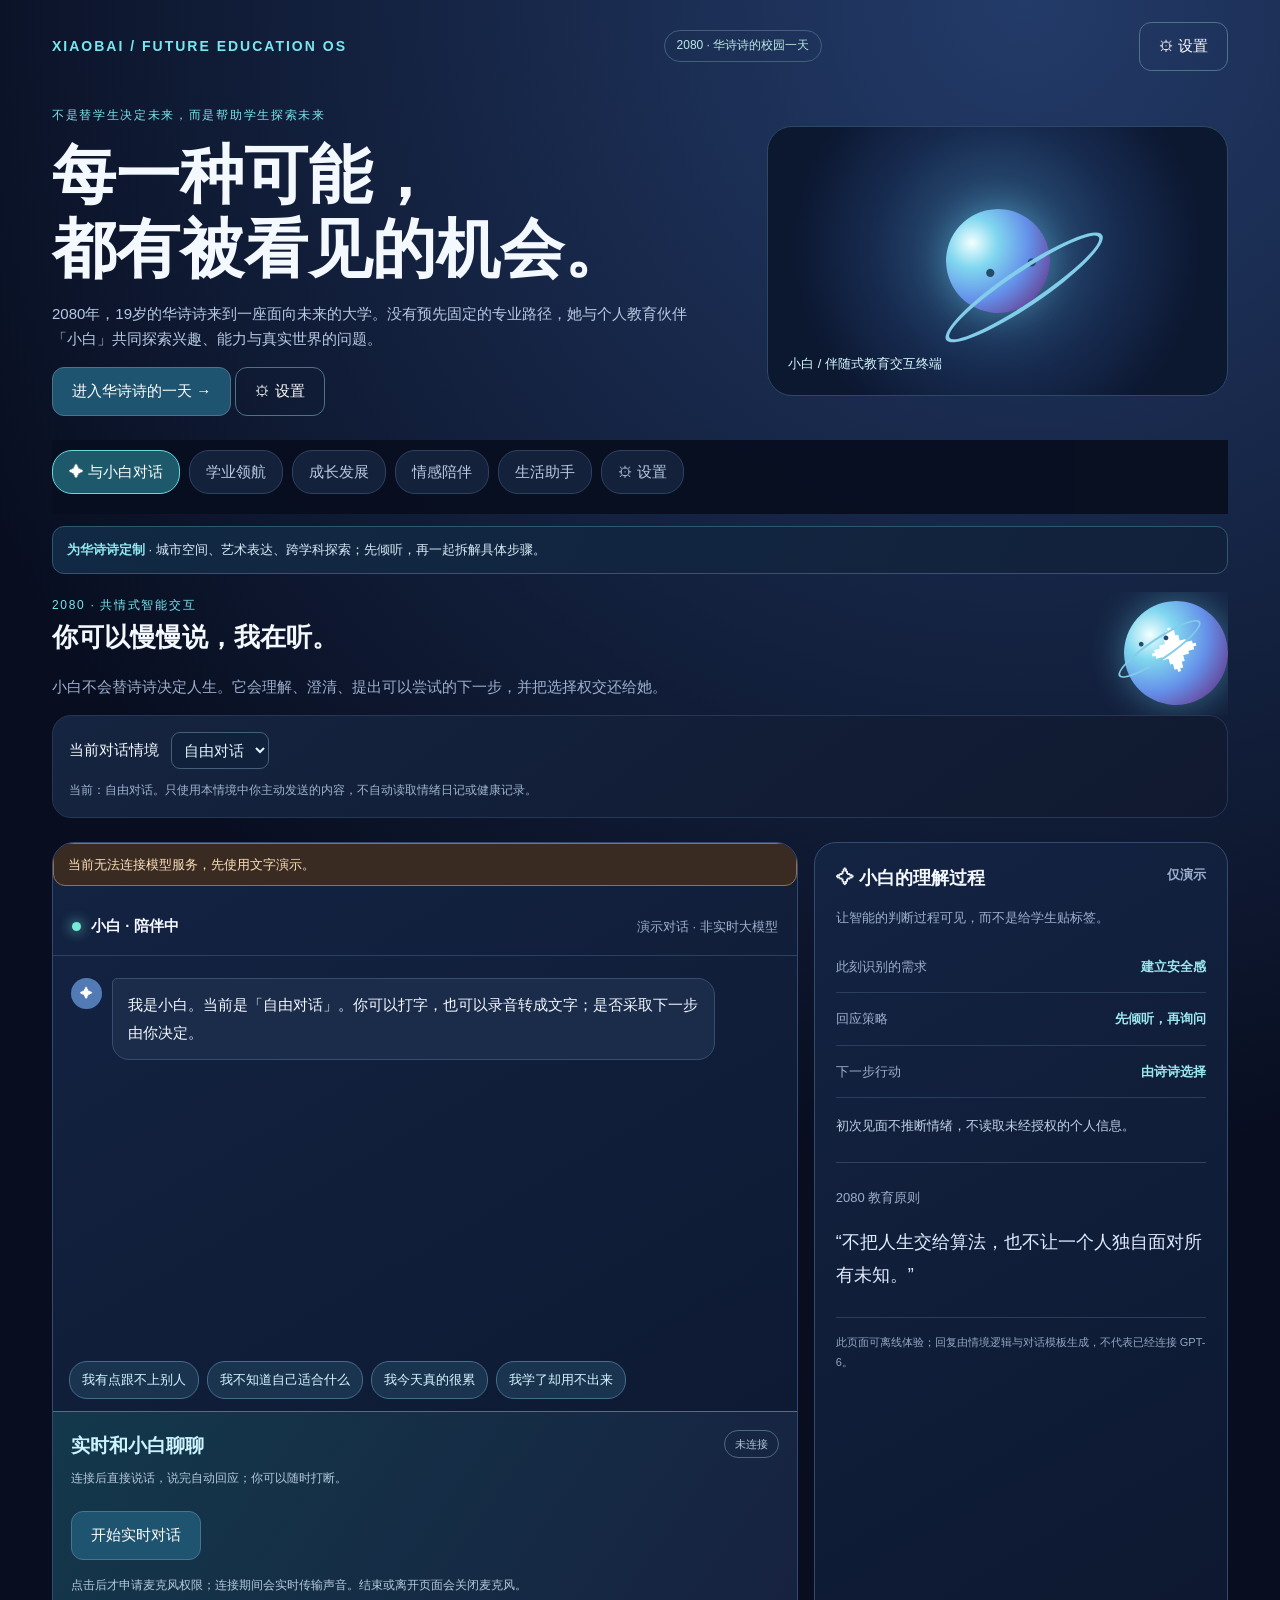
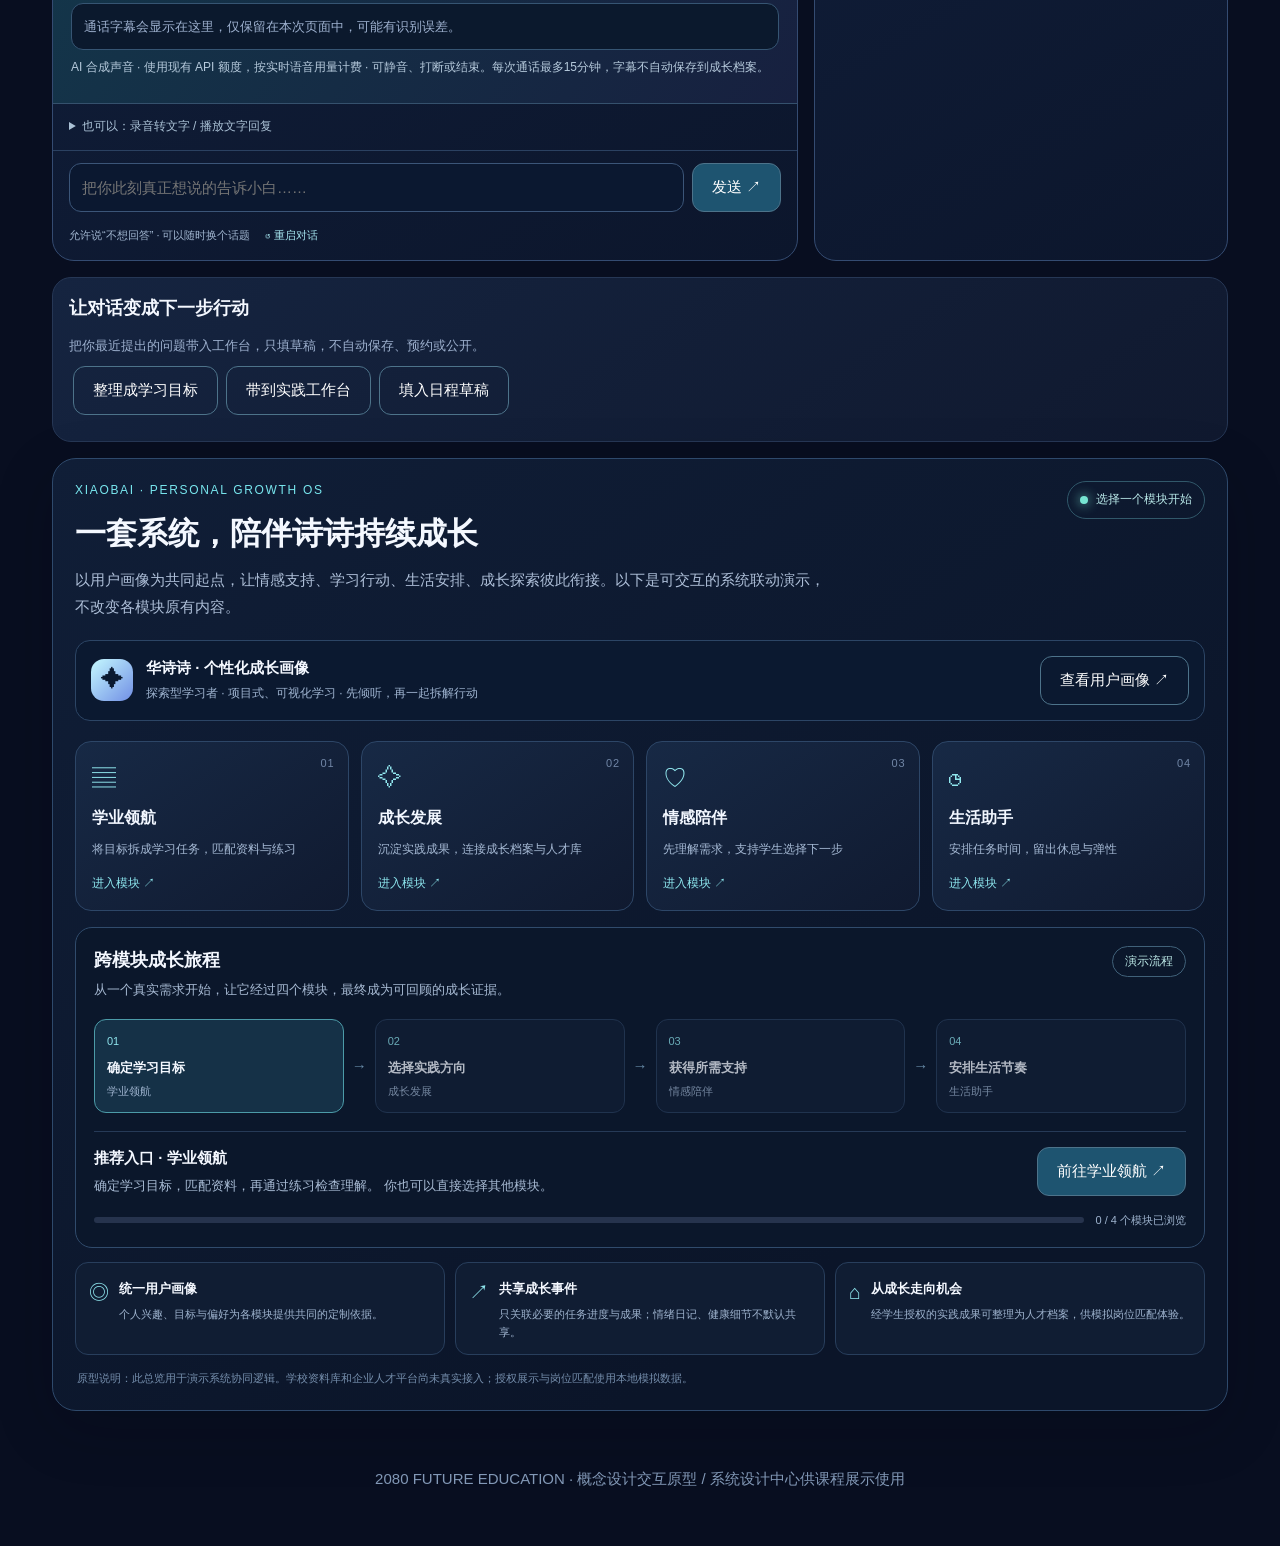
==== commit a775c78f: "Add interruptible realtime voice conversations over WebRTC" ====
--- a/index.html
+++ b/index.html
@@ -162,7 +162,7 @@
 <style id="module-workflow-styles">.chat-head{overflow:hidden}.chat-head .orb::after{width:94px;height:18px;left:-12px;top:33px;border-width:2px}.chat-head .orb::before{font-size:11px;letter-spacing:8px;top:25px;left:17px}[hidden]{display:none!important}.module-path{display:flex;gap:8px;flex-wrap:wrap;margin:0 0 20px}.module-path button{display:flex;align-items:center;gap:8px;flex:1;min-width:135px;text-align:left;padding:12px;border:1px solid #304968;border-radius:12px;background:#111f36;color:#dfeeff;cursor:pointer}.module-path span{color:#90ddec;font-size:11px}.module-scenario{margin-top:24px}.module-scenario summary{cursor:pointer;font-weight:700}.module-scenario-body{margin-top:16px}.module-scenario-body>p{white-space:pre-wrap}.practice-outcome{display:block;width:100%;margin:8px 0 12px;padding:12px;border:1px solid #395775;border-radius:10px;background:#0c1a30;color:#e7f4ff}.practice-record{padding:14px 0;border-bottom:1px solid #30435e}.practice-record p{white-space:pre-wrap;color:#afc1d8}.practice-record time{font-size:11px;color:#85a9bd}.module-section-note{color:#93aeca;font-size:12px}</style><link rel="stylesheet" href="copilot.css"></head><body><div class="shell"><header class="top"><div class="brand">XIAOBAI / FUTURE EDUCATION OS</div><div class="pill">2080 · 华诗诗的校园一天</div><button class="secondary" onclick="go('settings')" type="button">⚙ 设置</button></header><section class="hero"><div><div class="eyebrow">不是替学生决定未来，而是帮助学生探索未来</div><h1>每一种可能，<br/>都有被看见的机会。</h1><p>2080年，19岁的华诗诗来到一座面向未来的大学。没有预先固定的专业路径，她与个人教育伙伴「小白」共同探索兴趣、能力与真实世界的问题。</p><button class="primary" onclick="go('learning')">进入华诗诗的一天 →</button> <button class="secondary" onclick="go('settings')">⚙ 设置</button></div><div class="hero-art"><div aria-label="小白飞行伙伴图形" class="orb"></div><div class="float-label">小白 / 伴随式教育交互终端</div></div></section>
 
 <nav aria-label="页面导航" class="nav"><button class="active" data-page="chat" onclick="go('chat')">✦ 与小白对话</button><button data-page="learning" onclick="go('learning')">学业领航</button><button data-page="growth" onclick="go('growth')">成长发展</button><button data-page="experience" onclick="go('experience')">情感陪伴</button><button data-page="status" onclick="go('status')">生活助手</button><button data-page="settings" onclick="go('settings')">⚙ 设置</button></nav>
-<main><section class="section active" id="chat"><div class="profile-hint" id="profileHintChat"><strong>为诗诗定制</strong> · 探索型学习者｜先理解感受，再一起拆解行动。</div><div class="chat-head"><div><span class="eyebrow">2080 · 共情式智能交互</span><h2 class="screen-title">你可以慢慢说，我在听。</h2><p class="muted">小白不会替诗诗决定人生。它会理解、澄清、提出可以尝试的下一步，并把选择权交还给她。</p></div><div aria-hidden="true" class="orb"><span>✦</span></div></div><div class="copilot-context card"><label for="copilotModule">当前对话情境</label><select id="copilotModule"><option value="general">自由对话</option><option value="learning">学业领航</option><option value="growth">成长发展</option><option value="experience">情感陪伴</option><option value="status">生活助手</option></select><p id="copilotContextNote" role="status">同一个小白入口；不同情境的对话分开保留在本次页面中，刷新后清除。</p></div><div class="chat-layout"><div class="chat-panel"><div class="chat-status"><span class="pulse"></span> 小白 · 陪伴中 <span class="muted small">演示对话 · 非实时大模型</span></div><div aria-live="polite" class="chat-messages" id="chatMessages"></div><div class="quick-replies" id="quickReplies"></div><div class="voice-panel" id="voicePanel"><div class="voice-top"><strong>和小白说话</strong><span class="small muted">AI 合成声音 · 文字始终保留</span></div><div class="voice-actions"><button type="button" class="secondary" id="voiceRecord">开始录音</button><button type="button" class="primary" id="voiceTranscribe" hidden>确认转成文字</button><button type="button" class="secondary" id="voiceDiscard" hidden>删除这段录音</button></div><p id="voiceStatus" role="status" aria-live="polite">点击后才请求麦克风权限。停止录音后，需确认才上传转写；文字检查后再发送。</p><div class="voice-options"><label><input type="checkbox" id="voiceAuto"> 用声音回答</label><label for="voiceMode">声音方式</label><select id="voiceMode"><option value="cloud">小白自然语音</option><option value="device">设备朗读</option></select><label for="voiceTone">声音</label><select id="voiceTone"><option value="cedar">沉稳温和</option><option value="marin">清澈亲切</option></select><button type="button" class="tinybtn" id="voicePlay">播放最新回复</button><button type="button" class="tinybtn" id="voiceStop">停止播放</button></div><p class="small muted">录音最长 60 秒；确认后发送至语音服务转写，不在本机保存音频。语音回答由 AI 合成，可随时停止。</p></div><form class="chat-input" id="chatForm" onsubmit="sendChat(event)"><input aria-label="对小白说话" autocomplete="off" id="chatText" maxlength="400" placeholder="把你此刻真正想说的告诉小白……"><button class="primary" type="submit">发送 ↗</button></form><div class="chat-bottom"><span>允许说“不想回答” · 可以随时换个话题</span><button class="tinybtn" onclick="restartChat()">↺ 重启对话</button></div></div><aside class="insight-panel"><div class="insight-top">✧ 小白的理解过程 <span class="muted small">仅演示</span></div><p class="muted small">让智能的判断过程可见，而不是给学生贴标签。</p><div class="insight-row"><span>此刻识别的需求</span><strong id="chatNeed">建立安全感</strong></div><div class="insight-row"><span>回应策略</span><strong id="chatStrategy">先倾听，再询问</strong></div><div class="insight-row"><span>下一步行动</span><strong id="chatAction">由诗诗选择</strong></div><div class="insight-note" id="chatRationale">初次见面不推断情绪，不读取未经授权的个人信息。</div><div class="insight-divider"></div><div class="small muted">2080 教育原则</div><p class="ethic-quote">“不把人生交给算法，也不让一个人独自面对所有未知。”</p><div class="demo-disclaimer">此页面可离线体验；回复由情境逻辑与对话模板生成，不代表已经连接 GPT-6。</div></aside></div><div class="copilot-actions card"><h3>让对话变成下一步行动</h3><p class="muted small">把你最近提出的问题带入工作台，只填草稿，不自动保存、预约或公开。</p><button type="button" class="secondary" data-copilot-action="learning">整理成学习目标</button><button type="button" class="secondary" data-copilot-action="growth">带到实践工作台</button><button type="button" class="secondary" data-copilot-action="status">填入日程草稿</button><p id="copilotActionStatus" role="status"></p></div><section class="system-hub" aria-label="系统联动总览">
+<main><section class="section active" id="chat"><div class="profile-hint" id="profileHintChat"><strong>为诗诗定制</strong> · 探索型学习者｜先理解感受，再一起拆解行动。</div><div class="chat-head"><div><span class="eyebrow">2080 · 共情式智能交互</span><h2 class="screen-title">你可以慢慢说，我在听。</h2><p class="muted">小白不会替诗诗决定人生。它会理解、澄清、提出可以尝试的下一步，并把选择权交还给她。</p></div><div aria-hidden="true" class="orb"><span>✦</span></div></div><div class="copilot-context card"><label for="copilotModule">当前对话情境</label><select id="copilotModule"><option value="general">自由对话</option><option value="learning">学业领航</option><option value="growth">成长发展</option><option value="experience">情感陪伴</option><option value="status">生活助手</option></select><p id="copilotContextNote" role="status">同一个小白入口；不同情境的对话分开保留在本次页面中，刷新后清除。</p></div><div class="chat-layout"><div class="chat-panel"><div class="chat-status"><span class="pulse"></span> 小白 · 陪伴中 <span class="muted small">演示对话 · 非实时大模型</span></div><div aria-live="polite" class="chat-messages" id="chatMessages"></div><div class="quick-replies" id="quickReplies"></div><section class="realtime-panel" id="realtimePanel" aria-label="小白实时语音通话"><div class="realtime-head"><div><strong>实时和小白聊聊</strong><p>连接后直接说话，说完自动回应；你可以随时打断。</p></div><span id="realtimeBadge" class="realtime-badge">未连接</span></div><div class="realtime-controls"><button type="button" class="primary" id="realtimeStart">开始实时对话</button><button type="button" class="secondary" id="realtimeMute" hidden aria-pressed="false">麦克风静音</button><button type="button" class="secondary" id="realtimeInterrupt" hidden>打断小白</button><button type="button" class="secondary" id="realtimeEnd" hidden>结束通话</button><button type="button" class="secondary" id="realtimeResume" hidden>播放通话声音</button></div><p id="realtimeStatus" role="status" aria-live="polite">点击后才申请麦克风权限；连接期间会实时传输声音。结束或离开页面会关闭麦克风。</p><div id="realtimeCaptions" class="realtime-captions" aria-label="实时语音字幕" role="log" aria-live="polite"><p class="muted small">通话字幕会显示在这里，仅保留在本次页面中，可能有识别误差。</p></div><audio id="realtimeAudio" autoplay playsinline></audio><p class="small muted">AI 合成声音 · 使用现有 API 额度，按实时语音用量计费 · 可静音、打断或结束。每次通话最多15分钟，字幕不自动保存到成长档案。</p></section><details class="voice-fallback"><summary>也可以：录音转文字 / 播放文字回复</summary><div class="voice-panel" id="voicePanel"><div class="voice-top"><strong>和小白说话</strong><span class="small muted">AI 合成声音 · 文字始终保留</span></div><div class="voice-actions"><button type="button" class="secondary" id="voiceRecord">开始录音</button><button type="button" class="primary" id="voiceTranscribe" hidden>确认转成文字</button><button type="button" class="secondary" id="voiceDiscard" hidden>删除这段录音</button></div><p id="voiceStatus" role="status" aria-live="polite">点击后才请求麦克风权限。停止录音后，需确认才上传转写；文字检查后再发送。</p><div class="voice-options"><label><input type="checkbox" id="voiceAuto"> 用声音回答</label><label for="voiceMode">声音方式</label><select id="voiceMode"><option value="cloud">小白自然语音</option><option value="device">设备朗读</option></select><label for="voiceTone">声音</label><select id="voiceTone"><option value="cedar">沉稳温和</option><option value="marin">清澈亲切</option></select><button type="button" class="tinybtn" id="voicePlay">播放最新回复</button><button type="button" class="tinybtn" id="voiceStop">停止播放</button></div><p class="small muted">录音最长 60 秒；确认后发送至语音服务转写，不在本机保存音频。语音回答由 AI 合成，可随时停止。</p></div></details><form class="chat-input" id="chatForm" onsubmit="sendChat(event)"><input aria-label="对小白说话" autocomplete="off" id="chatText" maxlength="400" placeholder="把你此刻真正想说的告诉小白……"><button class="primary" type="submit">发送 ↗</button></form><div class="chat-bottom"><span>允许说“不想回答” · 可以随时换个话题</span><button class="tinybtn" onclick="restartChat()">↺ 重启对话</button></div></div><aside class="insight-panel"><div class="insight-top">✧ 小白的理解过程 <span class="muted small">仅演示</span></div><p class="muted small">让智能的判断过程可见，而不是给学生贴标签。</p><div class="insight-row"><span>此刻识别的需求</span><strong id="chatNeed">建立安全感</strong></div><div class="insight-row"><span>回应策略</span><strong id="chatStrategy">先倾听，再询问</strong></div><div class="insight-row"><span>下一步行动</span><strong id="chatAction">由诗诗选择</strong></div><div class="insight-note" id="chatRationale">初次见面不推断情绪，不读取未经授权的个人信息。</div><div class="insight-divider"></div><div class="small muted">2080 教育原则</div><p class="ethic-quote">“不把人生交给算法，也不让一个人独自面对所有未知。”</p><div class="demo-disclaimer">此页面可离线体验；回复由情境逻辑与对话模板生成，不代表已经连接 GPT-6。</div></aside></div><div class="copilot-actions card"><h3>让对话变成下一步行动</h3><p class="muted small">把你最近提出的问题带入工作台，只填草稿，不自动保存、预约或公开。</p><button type="button" class="secondary" data-copilot-action="learning">整理成学习目标</button><button type="button" class="secondary" data-copilot-action="growth">带到实践工作台</button><button type="button" class="secondary" data-copilot-action="status">填入日程草稿</button><p id="copilotActionStatus" role="status"></p></div><section class="system-hub" aria-label="系统联动总览">
  <div class="system-hub-head">
   <div><div class="eyebrow">XIAOBAI · PERSONAL GROWTH OS</div><h2>一套系统，陪伴诗诗持续成长</h2><p>以用户画像为共同起点，让情感支持、学习行动、生活安排、成长探索彼此衔接。以下是可交互的系统联动演示，不改变各模块原有内容。</p></div>
   <div class="hub-status"><span class="hub-dot"></span><span id="hubStatusText">联动体验待开始</span></div>
@@ -1020,4 +1020,4 @@
  document.querySelectorAll('[data-module-target]').forEach(b=>b.addEventListener('click',()=>{const id=b.dataset.moduleTarget,el=$(id);if(!el)return;const feature=mapping[id];if(feature)document.querySelector('[data-learning-feature="'+feature+'"]').click();el.scrollIntoView({behavior:'smooth',block:'start'});}));
  function scenarios(){document.querySelectorAll('[data-scenario]').forEach(el=>{const idx=Number(el.dataset.scenario),d=data[idx],box=el.querySelector('.module-scenario-body');if(!d)return;const completed=records.some(r=>r.id===idx);box.innerHTML='';const title=document.createElement('h3');title.textContent=d.title;const user=document.createElement('p');user.textContent=d.user;const reply=document.createElement('p');reply.textContent=d.reply;const choices=document.createElement('div');choices.className='choices';d.branches.forEach(branch=>{const b=document.createElement('button');b.type='button';b.className='secondary';b.textContent=branch[0];b.onclick=()=>{reply.textContent='小白：'+branch[1]};choices.append(b)});const steps=document.createElement('ol');d.steps.forEach(t=>{const li=document.createElement('li');li.textContent=t;steps.append(li)});const note=document.createElement('p');note.className='module-section-note';note.textContent='这是模块情境演示记录，不代表你已经完成真实学习或项目。实际成果请在实践记录中填写。';const btn=document.createElement('button');btn.type='button';btn.className='primary';btn.textContent=completed?'已记录本模块情境演示':'记录已体验的情境演示';btn.disabled=completed;btn.onclick=()=>completeModuleExperience(idx);box.append(title,user,reply,choices,steps,note,btn)})}scenarios();window.addEventListener('scenariorecordchange',scenarios);
 })();
-</script><script src="copilot.js"></script></body></html>
+</script><script src="copilot.js"></script><script src="realtime.js"></script></body></html>
--- a/copilot.css
+++ b/copilot.css
@@ -1 +1,2 @@
 .copilot-context{display:flex;align-items:center;flex-wrap:wrap;gap:12px;padding:16px}.copilot-context select,.voice-options select{background:#10213b;color:#e5f4ff;border:1px solid #42607d;border-radius:9px;padding:8px;font:inherit;max-width:100%}.copilot-context p{flex-basis:100%;margin:0;color:#9eb5cf;font-size:12px}.copilot-actions{padding:16px;margin-top:16px}.copilot-actions button{margin:4px}.copilot-actions p{margin:6px 0}.voice-panel{padding:16px;border-top:1px solid #2d4663;background:linear-gradient(135deg,#10283c,#111d34)}.voice-top{display:flex;align-items:center;justify-content:space-between;gap:8px;flex-wrap:wrap}.voice-actions{display:flex;gap:8px;flex-wrap:wrap;margin:12px 0}.voice-panel p{font-size:12px;line-height:1.7;margin:9px 0;color:#a5c4d6}.voice-options{display:flex;gap:10px;align-items:center;flex-wrap:wrap}.voice-options label{font-size:12px}.voice-options select{font-size:12px}.voice-panel button:disabled{opacity:.5;cursor:wait}.secondary-tools{border:1px solid #304967;border-radius:14px;margin:16px 0;padding:15px;background:#0c192e}.secondary-tools>summary{font-size:14px;font-weight:650;cursor:pointer;color:#b7cce4}.secondary-tools[open]>summary{margin-bottom:18px}.copilot-entry-inline{display:flex;justify-content:flex-end;margin-bottom:12px}.copilot-entry p{font-size:13px}.life-health-tools{min-width:0}.copilot-actions [role=status]{font-size:12px;color:#94e4da}.chat-input{flex-wrap:wrap}.chat-input input{min-width:100px}.voice-panel [hidden]{display:none!important}@media(max-width:560px){.voice-actions button{padding:9px 12px;font-size:13px}.voice-options{gap:8px}.copilot-context{align-items:stretch;flex-direction:column}.copilot-actions .secondary{width:100%;margin:5px 0}.voice-top .small{font-size:11px}}
+.realtime-panel{padding:18px;background:linear-gradient(125deg,#13384b,#17203f);border-top:1px solid #4a718a}.realtime-head{display:flex;justify-content:space-between;align-items:flex-start;gap:12px}.realtime-head strong{font-size:19px;color:#ccf4ff}.realtime-head p,.realtime-panel>p{font-size:12px;color:#b6cadc;line-height:1.75;margin:7px 0}.realtime-badge{white-space:nowrap;border:1px solid #4a6983;border-radius:20px;padding:4px 10px;font-size:11px;color:#b1c6d9}.realtime-badge.connected{color:#a7f6cd;border-color:#52a27e}.realtime-controls{display:flex;gap:8px;flex-wrap:wrap;margin:15px 0}.realtime-captions{border:1px solid #365573;border-radius:12px;padding:12px;max-height:270px;overflow:auto;background:#0b192d}.realtime-captions>p{margin:0}.realtime-caption{display:flex;gap:10px;margin:8px 0;font-size:13px;line-height:1.75}.realtime-caption strong{flex-shrink:0;color:#87ddea}.realtime-caption.user strong{color:#b3a3fa}.realtime-caption span{white-space:pre-wrap;overflow-wrap:anywhere}.voice-fallback{border-top:1px solid #35516d}.voice-fallback>summary{padding:13px 16px;cursor:pointer;color:#abc2d6;font-size:12px}.realtime-controls [hidden]{display:none!important}#realtimeAudio{display:none}@media(max-width:560px){.realtime-panel{padding:14px}.realtime-controls button{padding:9px 12px;font-size:13px}.realtime-head{flex-wrap:wrap}}
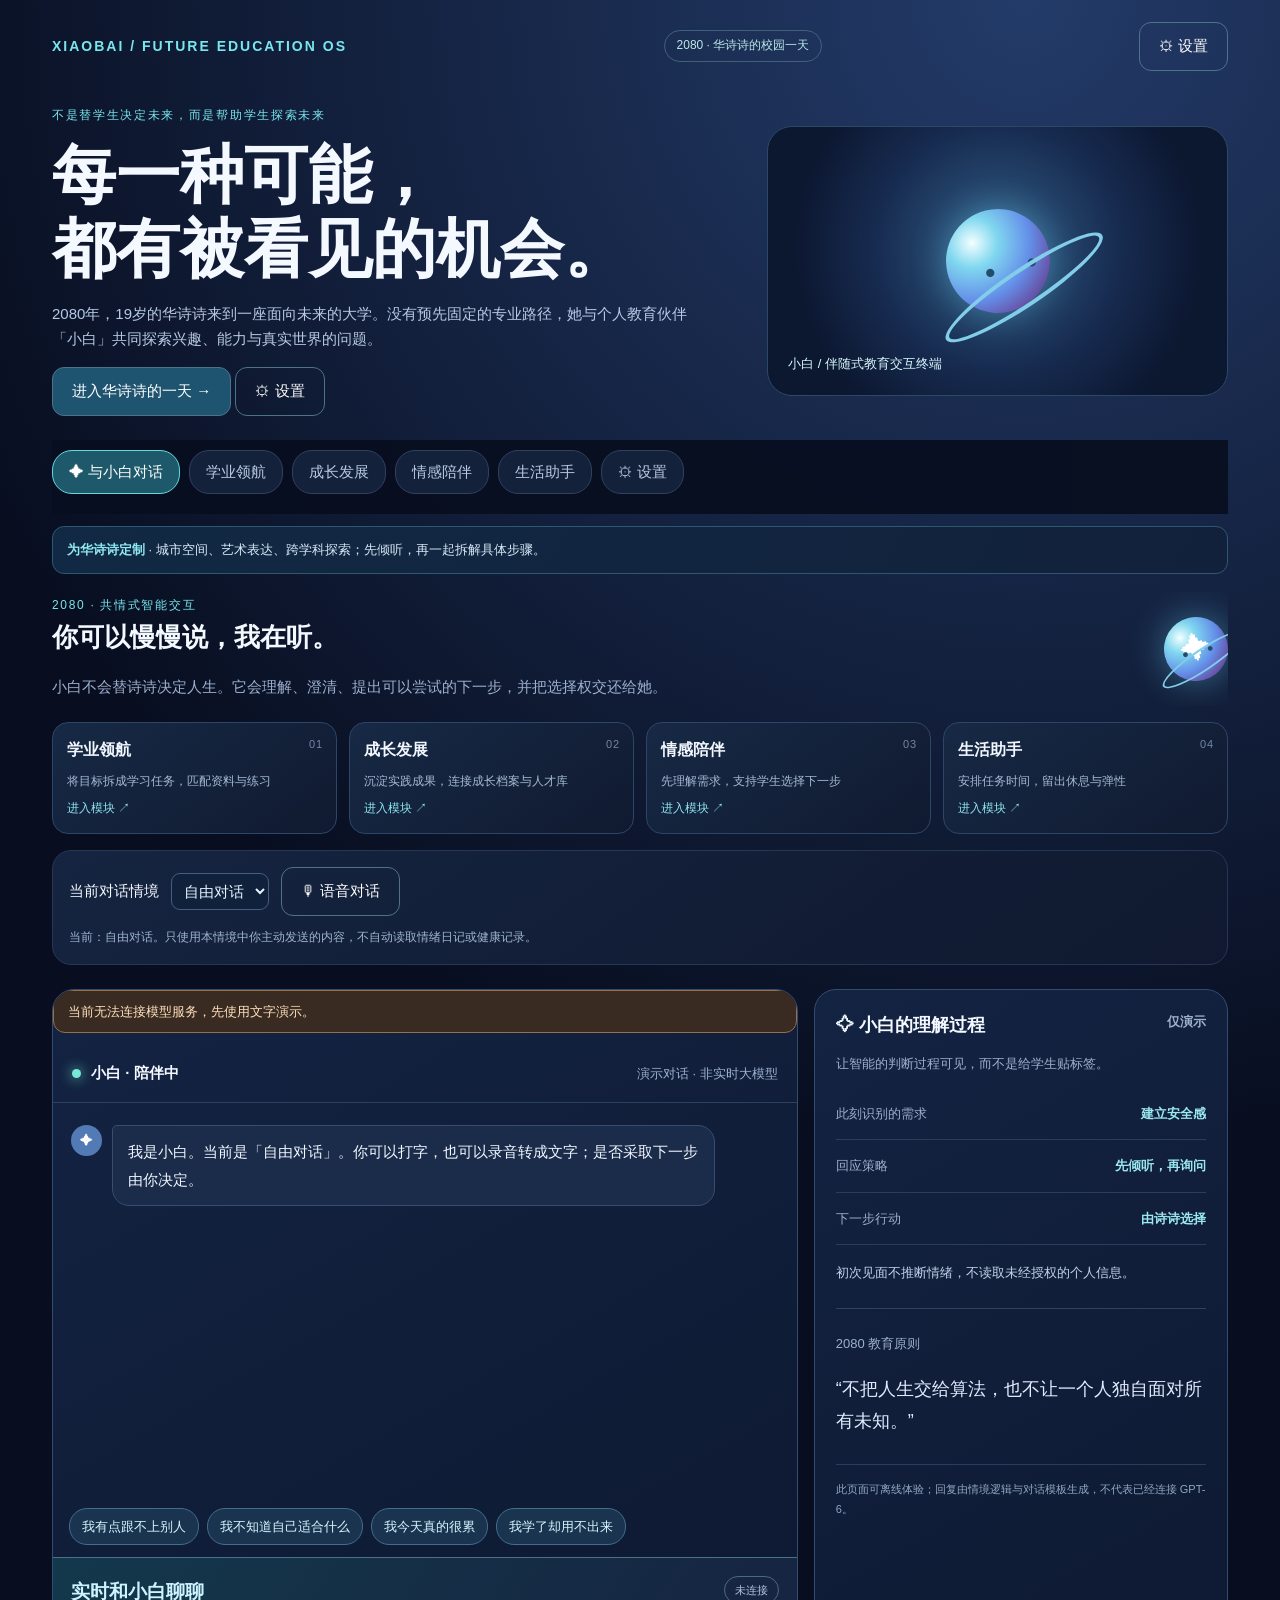
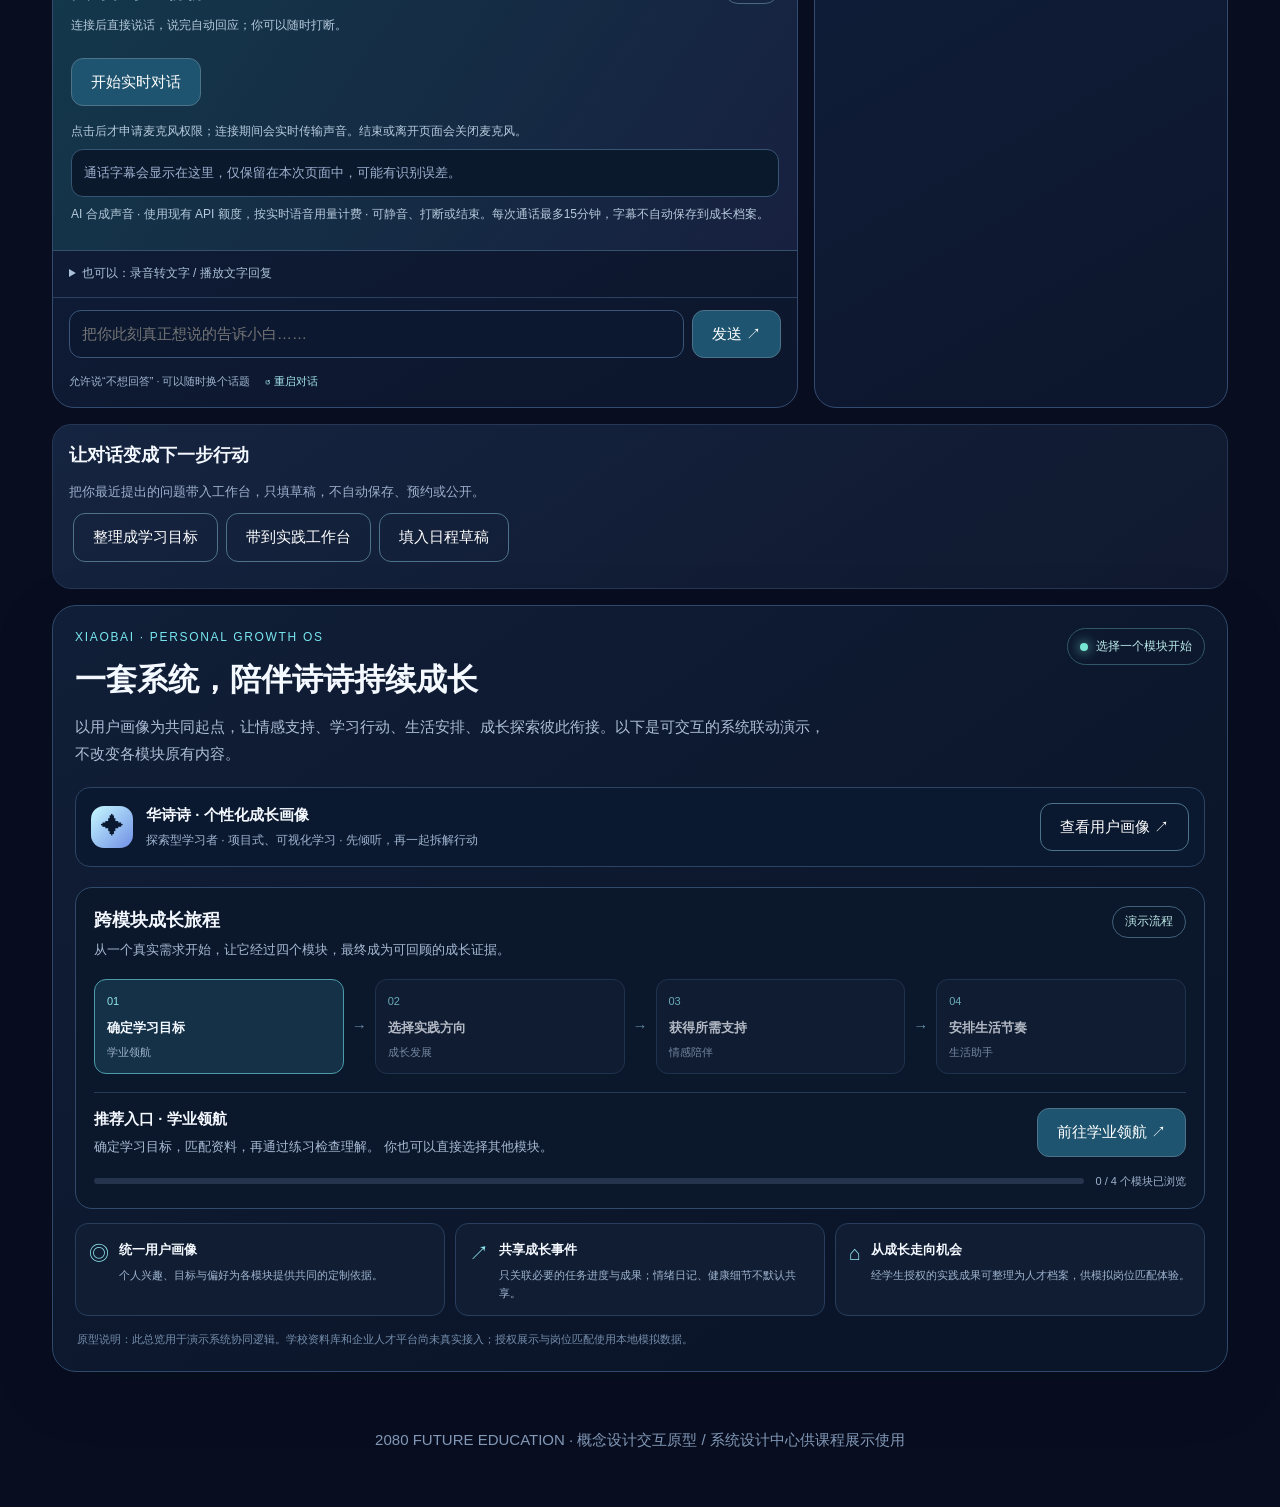
==== commit c0c059cc: "Improve module access and confirm learning evidence in growth archive" ====
--- a/index.html
+++ b/index.html
@@ -162,21 +162,21 @@
 <style id="module-workflow-styles">.chat-head{overflow:hidden}.chat-head .orb::after{width:94px;height:18px;left:-12px;top:33px;border-width:2px}.chat-head .orb::before{font-size:11px;letter-spacing:8px;top:25px;left:17px}[hidden]{display:none!important}.module-path{display:flex;gap:8px;flex-wrap:wrap;margin:0 0 20px}.module-path button{display:flex;align-items:center;gap:8px;flex:1;min-width:135px;text-align:left;padding:12px;border:1px solid #304968;border-radius:12px;background:#111f36;color:#dfeeff;cursor:pointer}.module-path span{color:#90ddec;font-size:11px}.module-scenario{margin-top:24px}.module-scenario summary{cursor:pointer;font-weight:700}.module-scenario-body{margin-top:16px}.module-scenario-body>p{white-space:pre-wrap}.practice-outcome{display:block;width:100%;margin:8px 0 12px;padding:12px;border:1px solid #395775;border-radius:10px;background:#0c1a30;color:#e7f4ff}.practice-record{padding:14px 0;border-bottom:1px solid #30435e}.practice-record p{white-space:pre-wrap;color:#afc1d8}.practice-record time{font-size:11px;color:#85a9bd}.module-section-note{color:#93aeca;font-size:12px}</style><link rel="stylesheet" href="copilot.css"></head><body><div class="shell"><header class="top"><div class="brand">XIAOBAI / FUTURE EDUCATION OS</div><div class="pill">2080 · 华诗诗的校园一天</div><button class="secondary" onclick="go('settings')" type="button">⚙ 设置</button></header><section class="hero"><div><div class="eyebrow">不是替学生决定未来，而是帮助学生探索未来</div><h1>每一种可能，<br/>都有被看见的机会。</h1><p>2080年，19岁的华诗诗来到一座面向未来的大学。没有预先固定的专业路径，她与个人教育伙伴「小白」共同探索兴趣、能力与真实世界的问题。</p><button class="primary" onclick="go('learning')">进入华诗诗的一天 →</button> <button class="secondary" onclick="go('settings')">⚙ 设置</button></div><div class="hero-art"><div aria-label="小白飞行伙伴图形" class="orb"></div><div class="float-label">小白 / 伴随式教育交互终端</div></div></section>
 
 <nav aria-label="页面导航" class="nav"><button class="active" data-page="chat" onclick="go('chat')">✦ 与小白对话</button><button data-page="learning" onclick="go('learning')">学业领航</button><button data-page="growth" onclick="go('growth')">成长发展</button><button data-page="experience" onclick="go('experience')">情感陪伴</button><button data-page="status" onclick="go('status')">生活助手</button><button data-page="settings" onclick="go('settings')">⚙ 设置</button></nav>
-<main><section class="section active" id="chat"><div class="profile-hint" id="profileHintChat"><strong>为诗诗定制</strong> · 探索型学习者｜先理解感受，再一起拆解行动。</div><div class="chat-head"><div><span class="eyebrow">2080 · 共情式智能交互</span><h2 class="screen-title">你可以慢慢说，我在听。</h2><p class="muted">小白不会替诗诗决定人生。它会理解、澄清、提出可以尝试的下一步，并把选择权交还给她。</p></div><div aria-hidden="true" class="orb"><span>✦</span></div></div><div class="copilot-context card"><label for="copilotModule">当前对话情境</label><select id="copilotModule"><option value="general">自由对话</option><option value="learning">学业领航</option><option value="growth">成长发展</option><option value="experience">情感陪伴</option><option value="status">生活助手</option></select><p id="copilotContextNote" role="status">同一个小白入口；不同情境的对话分开保留在本次页面中，刷新后清除。</p></div><div class="chat-layout"><div class="chat-panel"><div class="chat-status"><span class="pulse"></span> 小白 · 陪伴中 <span class="muted small">演示对话 · 非实时大模型</span></div><div aria-live="polite" class="chat-messages" id="chatMessages"></div><div class="quick-replies" id="quickReplies"></div><section class="realtime-panel" id="realtimePanel" aria-label="小白实时语音通话"><div class="realtime-head"><div><strong>实时和小白聊聊</strong><p>连接后直接说话，说完自动回应；你可以随时打断。</p></div><span id="realtimeBadge" class="realtime-badge">未连接</span></div><div class="realtime-controls"><button type="button" class="primary" id="realtimeStart">开始实时对话</button><button type="button" class="secondary" id="realtimeMute" hidden aria-pressed="false">麦克风静音</button><button type="button" class="secondary" id="realtimeInterrupt" hidden>打断小白</button><button type="button" class="secondary" id="realtimeEnd" hidden>结束通话</button><button type="button" class="secondary" id="realtimeResume" hidden>播放通话声音</button></div><p id="realtimeStatus" role="status" aria-live="polite">点击后才申请麦克风权限；连接期间会实时传输声音。结束或离开页面会关闭麦克风。</p><div id="realtimeCaptions" class="realtime-captions" aria-label="实时语音字幕" role="log" aria-live="polite"><p class="muted small">通话字幕会显示在这里，仅保留在本次页面中，可能有识别误差。</p></div><audio id="realtimeAudio" autoplay playsinline></audio><p class="small muted">AI 合成声音 · 使用现有 API 额度，按实时语音用量计费 · 可静音、打断或结束。每次通话最多15分钟，字幕不自动保存到成长档案。</p></section><details class="voice-fallback"><summary>也可以：录音转文字 / 播放文字回复</summary><div class="voice-panel" id="voicePanel"><div class="voice-top"><strong>和小白说话</strong><span class="small muted">AI 合成声音 · 文字始终保留</span></div><div class="voice-actions"><button type="button" class="secondary" id="voiceRecord">开始录音</button><button type="button" class="primary" id="voiceTranscribe" hidden>确认转成文字</button><button type="button" class="secondary" id="voiceDiscard" hidden>删除这段录音</button></div><p id="voiceStatus" role="status" aria-live="polite">点击后才请求麦克风权限。停止录音后，需确认才上传转写；文字检查后再发送。</p><div class="voice-options"><label><input type="checkbox" id="voiceAuto"> 用声音回答</label><label for="voiceMode">声音方式</label><select id="voiceMode"><option value="cloud">小白自然语音</option><option value="device">设备朗读</option></select><label for="voiceTone">声音</label><select id="voiceTone"><option value="cedar">沉稳温和</option><option value="marin">清澈亲切</option></select><button type="button" class="tinybtn" id="voicePlay">播放最新回复</button><button type="button" class="tinybtn" id="voiceStop">停止播放</button></div><p class="small muted">录音最长 60 秒；确认后发送至语音服务转写，不在本机保存音频。语音回答由 AI 合成，可随时停止。</p></div></details><form class="chat-input" id="chatForm" onsubmit="sendChat(event)"><input aria-label="对小白说话" autocomplete="off" id="chatText" maxlength="400" placeholder="把你此刻真正想说的告诉小白……"><button class="primary" type="submit">发送 ↗</button></form><div class="chat-bottom"><span>允许说“不想回答” · 可以随时换个话题</span><button class="tinybtn" onclick="restartChat()">↺ 重启对话</button></div></div><aside class="insight-panel"><div class="insight-top">✧ 小白的理解过程 <span class="muted small">仅演示</span></div><p class="muted small">让智能的判断过程可见，而不是给学生贴标签。</p><div class="insight-row"><span>此刻识别的需求</span><strong id="chatNeed">建立安全感</strong></div><div class="insight-row"><span>回应策略</span><strong id="chatStrategy">先倾听，再询问</strong></div><div class="insight-row"><span>下一步行动</span><strong id="chatAction">由诗诗选择</strong></div><div class="insight-note" id="chatRationale">初次见面不推断情绪，不读取未经授权的个人信息。</div><div class="insight-divider"></div><div class="small muted">2080 教育原则</div><p class="ethic-quote">“不把人生交给算法，也不让一个人独自面对所有未知。”</p><div class="demo-disclaimer">此页面可离线体验；回复由情境逻辑与对话模板生成，不代表已经连接 GPT-6。</div></aside></div><div class="copilot-actions card"><h3>让对话变成下一步行动</h3><p class="muted small">把你最近提出的问题带入工作台，只填草稿，不自动保存、预约或公开。</p><button type="button" class="secondary" data-copilot-action="learning">整理成学习目标</button><button type="button" class="secondary" data-copilot-action="growth">带到实践工作台</button><button type="button" class="secondary" data-copilot-action="status">填入日程草稿</button><p id="copilotActionStatus" role="status"></p></div><section class="system-hub" aria-label="系统联动总览">
- <div class="system-hub-head">
-  <div><div class="eyebrow">XIAOBAI · PERSONAL GROWTH OS</div><h2>一套系统，陪伴诗诗持续成长</h2><p>以用户画像为共同起点，让情感支持、学习行动、生活安排、成长探索彼此衔接。以下是可交互的系统联动演示，不改变各模块原有内容。</p></div>
-  <div class="hub-status"><span class="hub-dot"></span><span id="hubStatusText">联动体验待开始</span></div>
- </div>
- <div class="hub-profile">
-  <div class="hub-avatar">✦</div><div class="hub-profile-copy"><strong id="hubProfileName">华诗诗 · 个性化成长画像</strong><span id="hubProfileSummary">探索型学习者 · 项目式、可视化学习 · 先倾听，再一起拆解行动</span></div>
-  <button class="secondary" type="button" onclick="go('settings')">查看用户画像 ↗</button>
- </div>
- <div class="hub-grid">
+<main><section class="section active" id="chat"><div class="profile-hint" id="profileHintChat"><strong>为诗诗定制</strong> · 探索型学习者｜先理解感受，再一起拆解行动。</div><div class="chat-head"><div><span class="eyebrow">2080 · 共情式智能交互</span><h2 class="screen-title">你可以慢慢说，我在听。</h2><p class="muted">小白不会替诗诗决定人生。它会理解、澄清、提出可以尝试的下一步，并把选择权交还给她。</p></div><div aria-hidden="true" class="orb"><span>✦</span></div></div> <div class="hub-grid">
   <button class="hub-module" type="button" onclick="hubOpen('learning')"><span class="hub-num">01</span><span class="hub-icon">▤</span><strong>学业领航</strong><small>将目标拆成学习任务，匹配资料与练习</small><span class="hub-link">进入模块 ↗</span></button>
   <button class="hub-module" type="button" onclick="hubOpen('growth')"><span class="hub-num">02</span><span class="hub-icon">✧</span><strong>成长发展</strong><small>沉淀实践成果，连接成长档案与人才库</small><span class="hub-link">进入模块 ↗</span></button>
  <button class="hub-module" type="button" onclick="hubOpen('experience')"><span class="hub-num">03</span><span class="hub-icon">♡</span><strong>情感陪伴</strong><small>先理解需求，支持学生选择下一步</small><span class="hub-link">进入模块 ↗</span></button>
   <button class="hub-module" type="button" onclick="hubOpen('status')"><span class="hub-num">04</span><span class="hub-icon">◷</span><strong>生活助手</strong><small>安排任务时间，留出休息与弹性</small><span class="hub-link">进入模块 ↗</span></button>
   </div>
+<div class="copilot-context card"><label for="copilotModule">当前对话情境</label><select id="copilotModule"><option value="general">自由对话</option><option value="learning">学业领航</option><option value="growth">成长发展</option><option value="experience">情感陪伴</option><option value="status">生活助手</option></select><button type="button" class="secondary" id="showVoiceControls">🎙 语音对话</button><p id="copilotContextNote" role="status">同一个小白入口；不同情境的对话分开保留在本次页面中，刷新后清除。</p></div><div class="chat-layout"><div class="chat-panel"><div class="chat-status"><span class="pulse"></span> 小白 · 陪伴中 <span class="muted small">演示对话 · 非实时大模型</span></div><div aria-live="polite" class="chat-messages" id="chatMessages"></div><div class="quick-replies" id="quickReplies"></div><section class="realtime-panel" id="realtimePanel" aria-label="小白实时语音通话"><div class="realtime-head"><div><strong>实时和小白聊聊</strong><p>连接后直接说话，说完自动回应；你可以随时打断。</p></div><span id="realtimeBadge" class="realtime-badge">未连接</span></div><div class="realtime-controls"><button type="button" class="primary" id="realtimeStart">开始实时对话</button><button type="button" class="secondary" id="realtimeMute" hidden aria-pressed="false">麦克风静音</button><button type="button" class="secondary" id="realtimeInterrupt" hidden>打断小白</button><button type="button" class="secondary" id="realtimeEnd" hidden>结束通话</button><button type="button" class="secondary" id="realtimeResume" hidden>播放通话声音</button></div><p id="realtimeStatus" role="status" aria-live="polite">点击后才申请麦克风权限；连接期间会实时传输声音。结束或离开页面会关闭麦克风。</p><div id="realtimeCaptions" class="realtime-captions" aria-label="实时语音字幕" role="log" aria-live="polite"><p class="muted small">通话字幕会显示在这里，仅保留在本次页面中，可能有识别误差。</p></div><audio id="realtimeAudio" autoplay playsinline></audio><p class="small muted">AI 合成声音 · 使用现有 API 额度，按实时语音用量计费 · 可静音、打断或结束。每次通话最多15分钟，字幕不自动保存到成长档案。</p></section><details class="voice-fallback"><summary>也可以：录音转文字 / 播放文字回复</summary><div class="voice-panel" id="voicePanel"><div class="voice-top"><strong>和小白说话</strong><span class="small muted">AI 合成声音 · 文字始终保留</span></div><div class="voice-actions"><button type="button" class="secondary" id="voiceRecord">开始录音</button><button type="button" class="primary" id="voiceTranscribe" hidden>确认转成文字</button><button type="button" class="secondary" id="voiceDiscard" hidden>删除这段录音</button></div><p id="voiceStatus" role="status" aria-live="polite">点击后才请求麦克风权限。停止录音后，需确认才上传转写；文字检查后再发送。</p><div class="voice-options"><label><input type="checkbox" id="voiceAuto"> 用声音回答</label><label for="voiceMode">声音方式</label><select id="voiceMode"><option value="cloud">小白自然语音</option><option value="device">设备朗读</option></select><label for="voiceTone">声音</label><select id="voiceTone"><option value="cedar">沉稳温和</option><option value="marin">清澈亲切</option></select><button type="button" class="tinybtn" id="voicePlay">播放最新回复</button><button type="button" class="tinybtn" id="voiceStop">停止播放</button></div><p class="small muted">录音最长 60 秒；确认后发送至语音服务转写，不在本机保存音频。语音回答由 AI 合成，可随时停止。</p></div></details><form class="chat-input" id="chatForm" onsubmit="sendChat(event)"><input aria-label="对小白说话" autocomplete="off" id="chatText" maxlength="400" placeholder="把你此刻真正想说的告诉小白……"><button class="primary" type="submit">发送 ↗</button></form><div class="chat-bottom"><span>允许说“不想回答” · 可以随时换个话题</span><button class="tinybtn" onclick="restartChat()">↺ 重启对话</button></div></div><aside class="insight-panel"><div class="insight-top">✧ 小白的理解过程 <span class="muted small">仅演示</span></div><p class="muted small">让智能的判断过程可见，而不是给学生贴标签。</p><div class="insight-row"><span>此刻识别的需求</span><strong id="chatNeed">建立安全感</strong></div><div class="insight-row"><span>回应策略</span><strong id="chatStrategy">先倾听，再询问</strong></div><div class="insight-row"><span>下一步行动</span><strong id="chatAction">由诗诗选择</strong></div><div class="insight-note" id="chatRationale">初次见面不推断情绪，不读取未经授权的个人信息。</div><div class="insight-divider"></div><div class="small muted">2080 教育原则</div><p class="ethic-quote">“不把人生交给算法，也不让一个人独自面对所有未知。”</p><div class="demo-disclaimer">此页面可离线体验；回复由情境逻辑与对话模板生成，不代表已经连接 GPT-6。</div></aside></div><div class="copilot-actions card"><h3>让对话变成下一步行动</h3><p class="muted small">把你最近提出的问题带入工作台，只填草稿，不自动保存、预约或公开。</p><button type="button" class="secondary" data-copilot-action="learning">整理成学习目标</button><button type="button" class="secondary" data-copilot-action="growth">带到实践工作台</button><button type="button" class="secondary" data-copilot-action="status">填入日程草稿</button><p id="copilotActionStatus" role="status"></p></div><section class="system-hub" aria-label="系统联动总览">
+ <div class="system-hub-head">
+  <div><div class="eyebrow">XIAOBAI · PERSONAL GROWTH OS</div><h2>一套系统，陪伴诗诗持续成长</h2><p>以用户画像为共同起点，让情感支持、学习行动、生活安排、成长探索彼此衔接。以下是可交互的系统联动演示，不改变各模块原有内容。</p></div>
+  <div class="hub-status"><span class="hub-dot"></span><span id="hubStatusText">联动体验待开始</span></div>
+ </div>
+ <div class="hub-profile">
+  <div class="hub-avatar">✦</div><div class="hub-profile-copy"><strong id="hubProfileName">华诗诗 · 个性化成长画像</strong><span id="hubProfileSummary">探索型学习者 · 项目式、可视化学习 · 先倾听，再一起拆解行动</span></div>
+  <button class="secondary" type="button" onclick="go('settings')">查看用户画像 ↗</button>
+ </div>
  <div class="hub-flow-card">
   <div class="hub-flow-top"><div><h3>跨模块成长旅程</h3><p>从一个真实需求开始，让它经过四个模块，最终成为可回顾的成长证据。</p></div><span class="pill">演示流程</span></div>
   <div class="hub-flow-steps"><div class="hub-flow-step" data-hub-step="learning"><span>01</span><b>确定学习目标</b><small>学业领航</small></div><i aria-hidden="true">→</i><div class="hub-flow-step" data-hub-step="growth"><span>02</span><b>选择实践方向</b><small>成长发展</small></div><i aria-hidden="true">→</i><div class="hub-flow-step" data-hub-step="experience"><span>03</span><b>获得所需支持</b><small>情感陪伴</small></div><i aria-hidden="true">→</i><div class="hub-flow-step" data-hub-step="status"><span>04</span><b>安排生活节奏</b><small>生活助手</small></div></div><div class="hub-flow-bottom"><div><strong id="hubFlowTitle">第一步 · 先说说现在需要什么支持</strong><p id="hubFlowDescription">诗诗可以从一个真实困扰出发；无需分享不想公开的敏感信息。</p></div><button class="primary" id="hubFlowButton" type="button" onclick="hubContinue()">开始这段成长旅程 ↗</button></div>
@@ -243,7 +243,7 @@
 <div class="card" id="explorationRecords"><h3>我的实践记录</h3><p class="muted small">先完成微实践，再写下行动、发现与反馈。保存的记录留在当前浏览器，不会自动公开。</p><div id="explorationRecordList" aria-live="polite"></div></div><div class="grid" id="scenarioProgress"><div class="card"><p class="muted">已完成的模块情境演示</p><div class="metric" id="count">0 / 4</div><div class="progress"><i id="bar"></i></div><p class="small muted">四个模块各有一个情境演示；浏览模块不会自动计入。</p></div><div class="card"><h3>成长记录的设计立场</h3><p>记录的是尝试过的任务、形成的问题、反馈与下一次探索方向；不输出“你只能做什么”的能力定论。</p></div></div><div class="card" id="scenarioRecords"><h3>诗诗的探索足迹</h3><div class="timeline" id="records"></div><button class="secondary" onclick="resetRecords()">清空本次演示记录</button></div>
 
 <div class="card" id="growthPortfolio"><h2>我的成长档案</h2><p class="muted">记录真实行动、发现与反馈，帮助你看见变化；不做学生排名。填写只在本机保存，不会自动用于企业展示。</p><div class="growth-archives" id="growthArchives"></div>
-<h3>实践成果与反馈</h3><p class="muted small">作品、反馈和修订比单一分数更重要。先完成任务，再记录自己实际做了什么。</p><div class="growth-practices" id="growthPractices"></div>
+<section aria-labelledby="learningEvidenceTitle"><h3 id="learningEvidenceTitle">来自学业领航的成果</h3><p class="muted small">由你确认后保存到当前浏览器；不自动公开，也不计演示积分。</p><div id="learningEvidenceList"></div></section><h3>实践成果与反馈</h3><p class="muted small">作品、反馈和修订比单一分数更重要。先完成任务，再记录自己实际做了什么。</p><div class="growth-practices" id="growthPractices"></div>
 </div><details class="card secondary-tools"><summary>可选：成长积分与助学金概念演示</summary><div class="card growth-module" id="growthIncentives"><div class="eyebrow">XIAOBAI · GROWTH SYSTEM</div><h2 style="margin:8px 0">年度成长计划 <span style="color:var(--cyan)">/ 2080</span></h2><p class="muted small">成长积分用来记录持续投入、真实实践和反思，不做学生排名。年度演示门槛为 1080 分；重复点击、重复提交同类记录不会无限刷分。</p><div class="grid growth-metrics"><div class="step"><div class="small muted">我的成长积分</div><div class="metric" id="growthPoints">0</div><div class="small muted">演示积分 · 可查看来源</div></div><div class="step"><div class="small muted">年度助学金演示门槛</div><div class="metric">1080 <span class="small">分</span></div><div class="small muted">非排名制，达标后进入学校审核</div></div></div><div class="progress"><i id="growthBar" style="width:0%"></i></div><p id="growthScoreHint" class="small muted" style="margin-top:8px">完成不同类型的成长记录、探索任务和实践反思，逐步累积积分。</p>
 <h3 style="margin-top:24px">02 / 小白星球 · 探索任务</h3><p class="muted small">每条独立路线完成一次可获得 60 分；重复探索仍可体验，但不重复计分。</p><div class="growth-explores" id="growthExplores"></div><div class="note small" id="planetFeedback" style="margin-top:12px">星球还在等待第一次探索。选择一条路线开始吧。</div>
 <h3 style="margin-top:24px">04 / 助学金资格进度</h3><div class="note" id="aidStatus" style="margin-top:10px">当前为概念演示。达到门槛只表示满足原型中的积分条件，不代表获得真实助学金。</div><div class="grid" style="margin-top:14px"><div class="step"><b>每学期</b><p class="muted small">汇总成长档案、探索任务与实践记录，核对记录完整性。</p></div><div class="step"><b>年末评审</b><p class="muted small">达到公开门槛的学生可进入学校审核；不公开学生排名，不由 AI 自动决定发放。</p></div></div><p class="small muted" style="margin-top:12px">公平原则：1080 分是原型试行门槛。正式使用前需经过试运行，按实际达标比例与学生反馈校准，目标约 30% 学生有机会达标，而不是按名次淘汰。</p><button class="secondary" type="button" onclick="resetGrowthDemo()" style="margin-top:8px">重置成长小游戏演示</button></div>
@@ -677,7 +677,7 @@
  '遇到应用困难':['还原卡点：写出任务要求、试过的方法和具体失败步骤。','缩小任务：拆成一个十分钟动作与一个同类微练习。','验证迁移：解释解决过程，再换一个例子检查理解。'],
  '提升进阶':['选一个真实挑战，定义成果标准和可用资源。','先做可展示的最小版本，记录假设与方法。','获得反馈后修订，再写下未解决的问题。']};
  const steps=routes[level]||routes['刚开始'];const weekly={'2小时':'每周 2 次约 45 分钟练习，另留 30 分钟复盘。','4小时':'每周 3 次约 60 分钟练习，另留 60 分钟阅读与复盘。','6小时':'每周 4 次约 75 分钟练习，另留 60 分钟阅读与复盘。','8小时以上':'每周 4–5 个学习时段，按精力调整；保留复盘与休息窗口。'}[time];
- $('studyPlan').innerHTML='<div class="step"><strong>你的目标</strong><p>'+esc(goal)+'</p><span class="tag">基础：'+esc(level)+'</span><span class="tag">每周：'+esc(time)+'</span></div>'+steps.map((t,i)=>'<div class="step"><strong>第 '+(i+1)+' 阶段</strong><p>'+esc(t)+'</p><label><input type="checkbox" data-plan-step="'+i+'" '+(saved?.checked?.[i]?'checked':'')+'> 我已完成这一阶段</label></div>').join('')+'<div class="step"><strong>每周节奏建议</strong><p>'+esc(weekly)+'</p>'+(block?'<p>针对卡点：'+esc(block)+'。先选择最贴近的一步实践，再检查效果。</p>':'')+'<p>复盘：我能独立完成什么？哪里仍需帮助？是否需要调整时间或资料？</p></div><div id="studyPlanReview" class="note" hidden>三个阶段已勾选。请再说明一次：哪种方法有效，哪些地方还需要帮助？</div><button class="secondary" type="button" id="saveStudyPlan">保存当前计划</button><button class="secondary" type="button" id="clearStudyPlan">清除本机计划</button><p class="small muted" id="studyPlanSaveState" role="status">'+(saved?'已恢复本机保存的计划；修改后请重新保存。':'建议稿尚未保存；可修改表单后重新生成。')+'</p>';
+ $('studyPlan').innerHTML='<div class="step"><strong>你的目标</strong><p>'+esc(goal)+'</p><span class="tag">基础：'+esc(level)+'</span><span class="tag">每周：'+esc(time)+'</span></div>'+steps.map((t,i)=>'<div class="step"><strong>第 '+(i+1)+' 阶段</strong><p>'+esc(t)+'</p><label><input type="checkbox" data-plan-step="'+i+'" '+(saved?.checked?.[i]?'checked':'')+'> 我已完成这一阶段</label></div>').join('')+'<div class="step"><strong>每周节奏建议</strong><p>'+esc(weekly)+'</p>'+(block?'<p>针对卡点：'+esc(block)+'。先选择最贴近的一步实践，再检查效果。</p>':'')+'<p>复盘：我能独立完成什么？哪里仍需帮助？是否需要调整时间或资料？</p></div><div id="studyPlanReview" class="note" hidden>三个阶段已勾选。写下实际成果与复盘，再由你确认是否存入成长档案。<label for="studyOutcome">我的成果与下一步</label><textarea id="studyOutcome" maxlength="2000" placeholder="我完成了什么？哪种方法有效？下一步想改进什么？"></textarea><button type="button" class="primary" id="archiveStudyOutcome">确认存入成长档案</button><p id="studyArchiveStatus" role="status"></p></div><button class="secondary" type="button" id="saveStudyPlan">保存当前计划</button><button class="secondary" type="button" id="clearStudyPlan">清除本机计划</button><p class="small muted" id="studyPlanSaveState" role="status">'+(saved?'已恢复本机保存的计划；修改后请重新保存。':'建议稿尚未保存；可修改表单后重新生成。')+'</p>';
  const review=()=>{$('studyPlanReview').hidden=![...document.querySelectorAll('[data-plan-step]')].every(x=>x.checked)};document.querySelectorAll('[data-plan-step]').forEach(c=>c.addEventListener('change',review));review();
  $('saveStudyPlan').onclick=()=>{try{localStorage.setItem('xb2080_study_plan',JSON.stringify({goal,level,time,block,checked:[...document.querySelectorAll('[data-plan-step]')].map(x=>x.checked)}));$('studyPlanSaveState').textContent='计划与阶段进度已保存到当前浏览器。'}catch(e){$('studyPlanSaveState').textContent='保存失败，请检查浏览器存储设置。'}};
  $('clearStudyPlan').onclick=()=>{try{localStorage.removeItem('xb2080_study_plan')}catch(e){}$('studyPlan').textContent='本机计划已清除，可以修改目标后重新生成。'};
@@ -1020,4 +1020,4 @@
  document.querySelectorAll('[data-module-target]').forEach(b=>b.addEventListener('click',()=>{const id=b.dataset.moduleTarget,el=$(id);if(!el)return;const feature=mapping[id];if(feature)document.querySelector('[data-learning-feature="'+feature+'"]').click();el.scrollIntoView({behavior:'smooth',block:'start'});}));
  function scenarios(){document.querySelectorAll('[data-scenario]').forEach(el=>{const idx=Number(el.dataset.scenario),d=data[idx],box=el.querySelector('.module-scenario-body');if(!d)return;const completed=records.some(r=>r.id===idx);box.innerHTML='';const title=document.createElement('h3');title.textContent=d.title;const user=document.createElement('p');user.textContent=d.user;const reply=document.createElement('p');reply.textContent=d.reply;const choices=document.createElement('div');choices.className='choices';d.branches.forEach(branch=>{const b=document.createElement('button');b.type='button';b.className='secondary';b.textContent=branch[0];b.onclick=()=>{reply.textContent='小白：'+branch[1]};choices.append(b)});const steps=document.createElement('ol');d.steps.forEach(t=>{const li=document.createElement('li');li.textContent=t;steps.append(li)});const note=document.createElement('p');note.className='module-section-note';note.textContent='这是模块情境演示记录，不代表你已经完成真实学习或项目。实际成果请在实践记录中填写。';const btn=document.createElement('button');btn.type='button';btn.className='primary';btn.textContent=completed?'已记录本模块情境演示':'记录已体验的情境演示';btn.disabled=completed;btn.onclick=()=>completeModuleExperience(idx);box.append(title,user,reply,choices,steps,note,btn)})}scenarios();window.addEventListener('scenariorecordchange',scenarios);
 })();
-</script><script src="copilot.js"></script><script src="realtime.js"></script></body></html>
+</script><script src="workflow-bridge.js"></script><script src="copilot.js"></script><script src="realtime.js"></script></body></html>
--- a/copilot.css
+++ b/copilot.css
@@ -1,2 +1,4 @@
 .copilot-context{display:flex;align-items:center;flex-wrap:wrap;gap:12px;padding:16px}.copilot-context select,.voice-options select{background:#10213b;color:#e5f4ff;border:1px solid #42607d;border-radius:9px;padding:8px;font:inherit;max-width:100%}.copilot-context p{flex-basis:100%;margin:0;color:#9eb5cf;font-size:12px}.copilot-actions{padding:16px;margin-top:16px}.copilot-actions button{margin:4px}.copilot-actions p{margin:6px 0}.voice-panel{padding:16px;border-top:1px solid #2d4663;background:linear-gradient(135deg,#10283c,#111d34)}.voice-top{display:flex;align-items:center;justify-content:space-between;gap:8px;flex-wrap:wrap}.voice-actions{display:flex;gap:8px;flex-wrap:wrap;margin:12px 0}.voice-panel p{font-size:12px;line-height:1.7;margin:9px 0;color:#a5c4d6}.voice-options{display:flex;gap:10px;align-items:center;flex-wrap:wrap}.voice-options label{font-size:12px}.voice-options select{font-size:12px}.voice-panel button:disabled{opacity:.5;cursor:wait}.secondary-tools{border:1px solid #304967;border-radius:14px;margin:16px 0;padding:15px;background:#0c192e}.secondary-tools>summary{font-size:14px;font-weight:650;cursor:pointer;color:#b7cce4}.secondary-tools[open]>summary{margin-bottom:18px}.copilot-entry-inline{display:flex;justify-content:flex-end;margin-bottom:12px}.copilot-entry p{font-size:13px}.life-health-tools{min-width:0}.copilot-actions [role=status]{font-size:12px;color:#94e4da}.chat-input{flex-wrap:wrap}.chat-input input{min-width:100px}.voice-panel [hidden]{display:none!important}@media(max-width:560px){.voice-actions button{padding:9px 12px;font-size:13px}.voice-options{gap:8px}.copilot-context{align-items:stretch;flex-direction:column}.copilot-actions .secondary{width:100%;margin:5px 0}.voice-top .small{font-size:11px}}
 .realtime-panel{padding:18px;background:linear-gradient(125deg,#13384b,#17203f);border-top:1px solid #4a718a}.realtime-head{display:flex;justify-content:space-between;align-items:flex-start;gap:12px}.realtime-head strong{font-size:19px;color:#ccf4ff}.realtime-head p,.realtime-panel>p{font-size:12px;color:#b6cadc;line-height:1.75;margin:7px 0}.realtime-badge{white-space:nowrap;border:1px solid #4a6983;border-radius:20px;padding:4px 10px;font-size:11px;color:#b1c6d9}.realtime-badge.connected{color:#a7f6cd;border-color:#52a27e}.realtime-controls{display:flex;gap:8px;flex-wrap:wrap;margin:15px 0}.realtime-captions{border:1px solid #365573;border-radius:12px;padding:12px;max-height:270px;overflow:auto;background:#0b192d}.realtime-captions>p{margin:0}.realtime-caption{display:flex;gap:10px;margin:8px 0;font-size:13px;line-height:1.75}.realtime-caption strong{flex-shrink:0;color:#87ddea}.realtime-caption.user strong{color:#b3a3fa}.realtime-caption span{white-space:pre-wrap;overflow-wrap:anywhere}.voice-fallback{border-top:1px solid #35516d}.voice-fallback>summary{padding:13px 16px;cursor:pointer;color:#abc2d6;font-size:12px}.realtime-controls [hidden]{display:none!important}#realtimeAudio{display:none}@media(max-width:560px){.realtime-panel{padding:14px}.realtime-controls button{padding:9px 12px;font-size:13px}.realtime-head{flex-wrap:wrap}}
+/* Keep task entry points compact and touch controls comfortable. */
+#chat>.hub-grid{margin:16px 0}#chat>.hub-grid .hub-module{min-height:110px;padding:14px}#chat>.hub-grid .hub-icon{display:none}.chat-head{gap:12px;margin-bottom:12px}.chat-head p{margin:6px 0}.chat-head .orb{width:64px;height:64px;font-size:30px}#studyPlanReview label{display:block;margin:12px 0 6px}#studyOutcome{display:block;width:100%;min-height:110px;margin-bottom:12px;box-sizing:border-box}#learningEvidenceList p{white-space:pre-wrap;overflow-wrap:anywhere}button,input,select,textarea{touch-action:manipulation}button:focus-visible,summary:focus-visible{outline:2px solid var(--cyan,#78e6ee);outline-offset:3px}@media(pointer:coarse){button,.tinybtn,summary{min-height:44px}input,select,textarea{font-size:16px!important}.chat-input{position:sticky;bottom:0;z-index:5;background:#101e37;padding-bottom:max(12px,env(safe-area-inset-bottom))}.nav button{min-height:44px}}@media(max-width:850px){.chat-head .orb{display:none}#chat>.hub-grid .hub-module{min-height:96px}#chat>.hub-grid .hub-module small{line-height:1.5}.chat-head .screen-title{font-size:25px}}
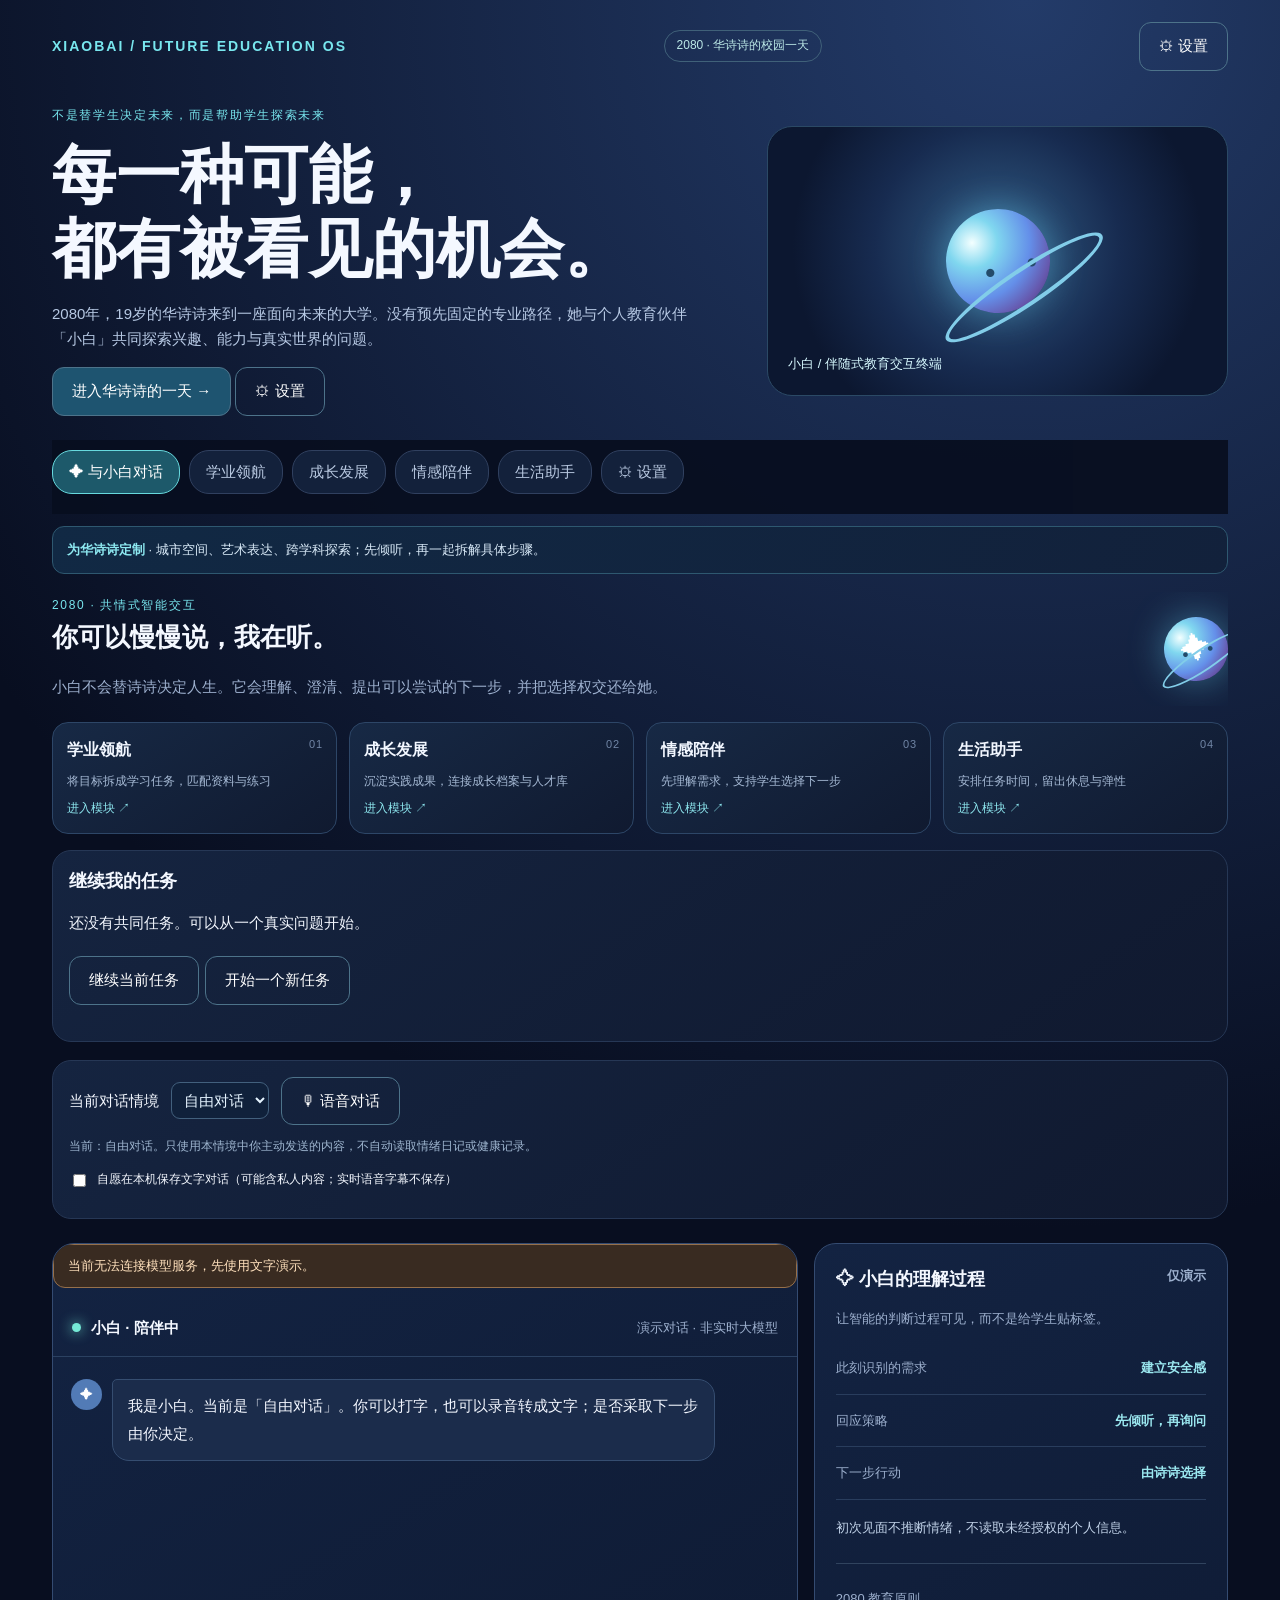
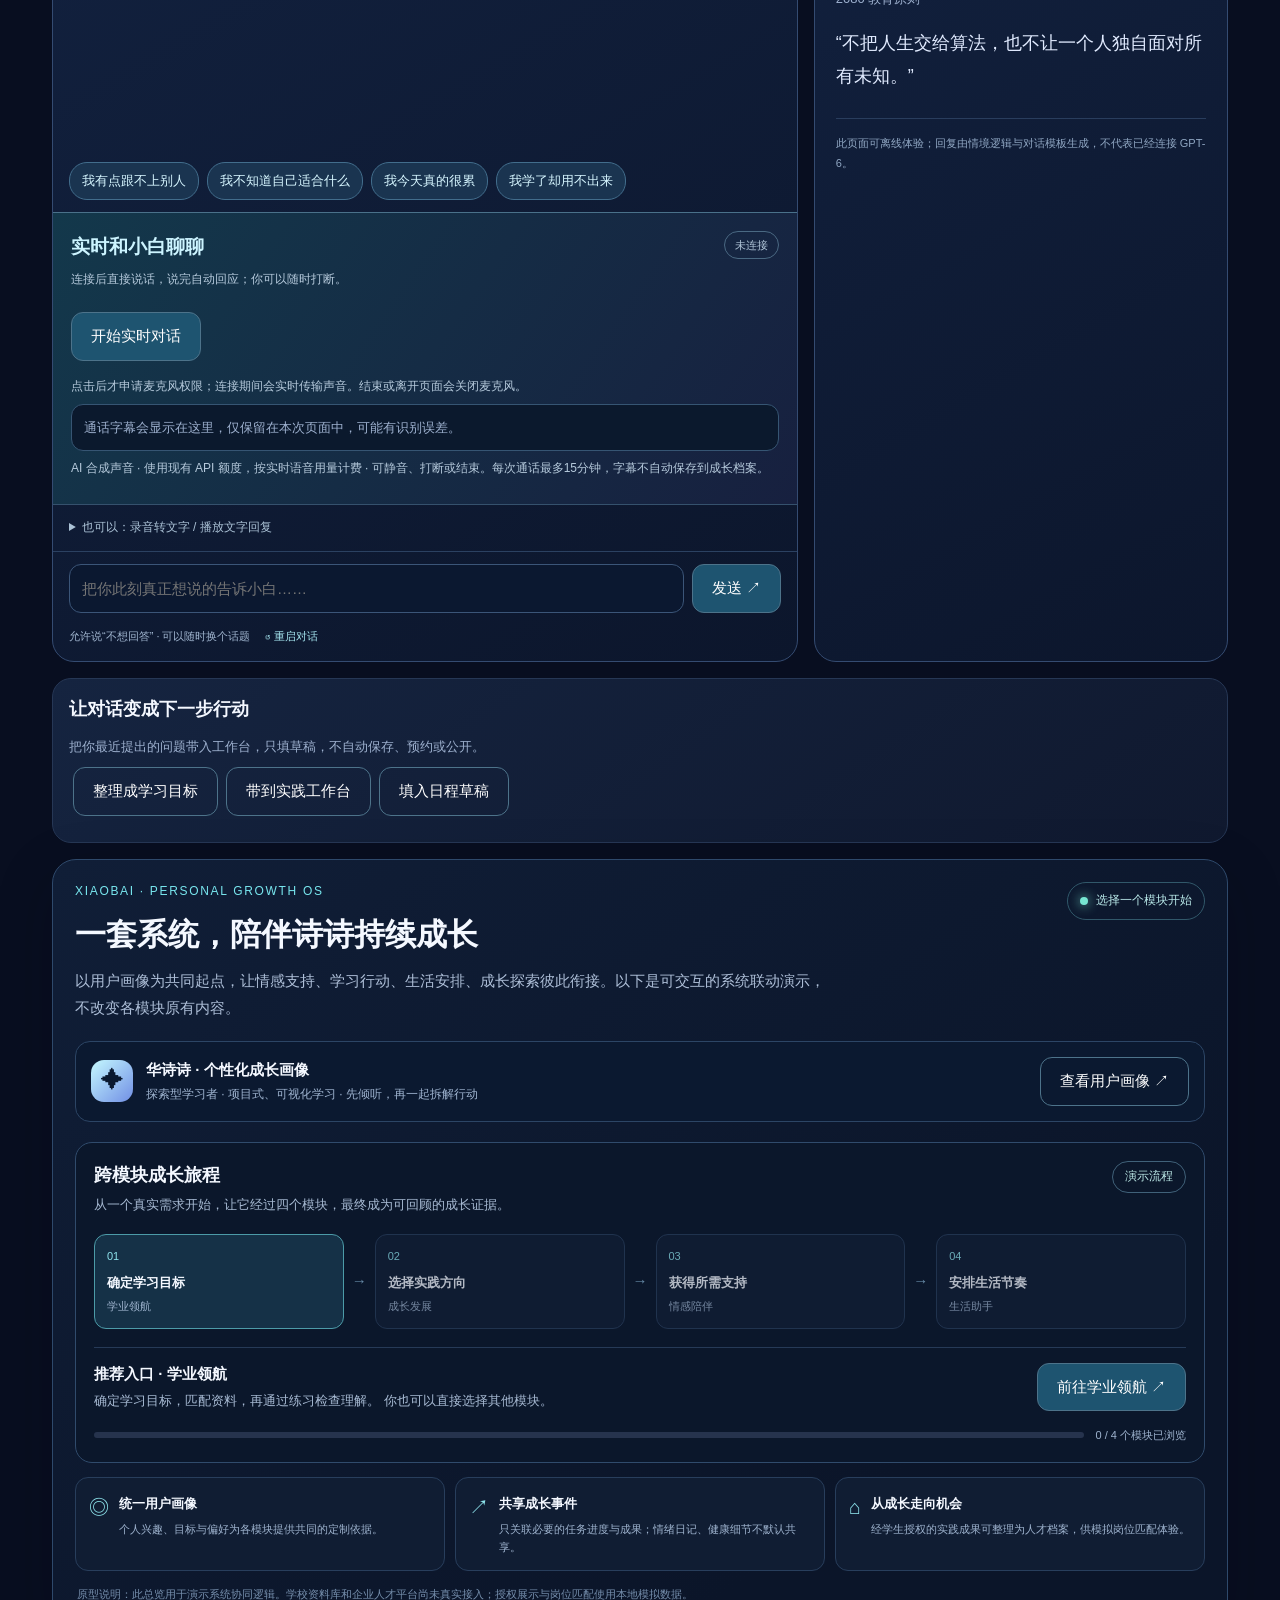
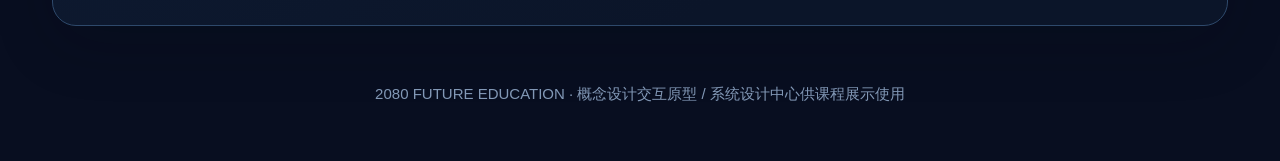
==== commit 2b68ce28: "Connect campus service tasks, evidence, dated plans and simulated handoffs" ====
--- a/index.html
+++ b/index.html
@@ -168,7 +168,7 @@
  <button class="hub-module" type="button" onclick="hubOpen('experience')"><span class="hub-num">03</span><span class="hub-icon">♡</span><strong>情感陪伴</strong><small>先理解需求，支持学生选择下一步</small><span class="hub-link">进入模块 ↗</span></button>
   <button class="hub-module" type="button" onclick="hubOpen('status')"><span class="hub-num">04</span><span class="hub-icon">◷</span><strong>生活助手</strong><small>安排任务时间，留出休息与弹性</small><span class="hub-link">进入模块 ↗</span></button>
   </div>
-<div class="copilot-context card"><label for="copilotModule">当前对话情境</label><select id="copilotModule"><option value="general">自由对话</option><option value="learning">学业领航</option><option value="growth">成长发展</option><option value="experience">情感陪伴</option><option value="status">生活助手</option></select><button type="button" class="secondary" id="showVoiceControls">🎙 语音对话</button><p id="copilotContextNote" role="status">同一个小白入口；不同情境的对话分开保留在本次页面中，刷新后清除。</p></div><div class="chat-layout"><div class="chat-panel"><div class="chat-status"><span class="pulse"></span> 小白 · 陪伴中 <span class="muted small">演示对话 · 非实时大模型</span></div><div aria-live="polite" class="chat-messages" id="chatMessages"></div><div class="quick-replies" id="quickReplies"></div><section class="realtime-panel" id="realtimePanel" aria-label="小白实时语音通话"><div class="realtime-head"><div><strong>实时和小白聊聊</strong><p>连接后直接说话，说完自动回应；你可以随时打断。</p></div><span id="realtimeBadge" class="realtime-badge">未连接</span></div><div class="realtime-controls"><button type="button" class="primary" id="realtimeStart">开始实时对话</button><button type="button" class="secondary" id="realtimeMute" hidden aria-pressed="false">麦克风静音</button><button type="button" class="secondary" id="realtimeInterrupt" hidden>打断小白</button><button type="button" class="secondary" id="realtimeEnd" hidden>结束通话</button><button type="button" class="secondary" id="realtimeResume" hidden>播放通话声音</button></div><p id="realtimeStatus" role="status" aria-live="polite">点击后才申请麦克风权限；连接期间会实时传输声音。结束或离开页面会关闭麦克风。</p><div id="realtimeCaptions" class="realtime-captions" aria-label="实时语音字幕" role="log" aria-live="polite"><p class="muted small">通话字幕会显示在这里，仅保留在本次页面中，可能有识别误差。</p></div><audio id="realtimeAudio" autoplay playsinline></audio><p class="small muted">AI 合成声音 · 使用现有 API 额度，按实时语音用量计费 · 可静音、打断或结束。每次通话最多15分钟，字幕不自动保存到成长档案。</p></section><details class="voice-fallback"><summary>也可以：录音转文字 / 播放文字回复</summary><div class="voice-panel" id="voicePanel"><div class="voice-top"><strong>和小白说话</strong><span class="small muted">AI 合成声音 · 文字始终保留</span></div><div class="voice-actions"><button type="button" class="secondary" id="voiceRecord">开始录音</button><button type="button" class="primary" id="voiceTranscribe" hidden>确认转成文字</button><button type="button" class="secondary" id="voiceDiscard" hidden>删除这段录音</button></div><p id="voiceStatus" role="status" aria-live="polite">点击后才请求麦克风权限。停止录音后，需确认才上传转写；文字检查后再发送。</p><div class="voice-options"><label><input type="checkbox" id="voiceAuto"> 用声音回答</label><label for="voiceMode">声音方式</label><select id="voiceMode"><option value="cloud">小白自然语音</option><option value="device">设备朗读</option></select><label for="voiceTone">声音</label><select id="voiceTone"><option value="cedar">沉稳温和</option><option value="marin">清澈亲切</option></select><button type="button" class="tinybtn" id="voicePlay">播放最新回复</button><button type="button" class="tinybtn" id="voiceStop">停止播放</button></div><p class="small muted">录音最长 60 秒；确认后发送至语音服务转写，不在本机保存音频。语音回答由 AI 合成，可随时停止。</p></div></details><form class="chat-input" id="chatForm" onsubmit="sendChat(event)"><input aria-label="对小白说话" autocomplete="off" id="chatText" maxlength="400" placeholder="把你此刻真正想说的告诉小白……"><button class="primary" type="submit">发送 ↗</button></form><div class="chat-bottom"><span>允许说“不想回答” · 可以随时换个话题</span><button class="tinybtn" onclick="restartChat()">↺ 重启对话</button></div></div><aside class="insight-panel"><div class="insight-top">✧ 小白的理解过程 <span class="muted small">仅演示</span></div><p class="muted small">让智能的判断过程可见，而不是给学生贴标签。</p><div class="insight-row"><span>此刻识别的需求</span><strong id="chatNeed">建立安全感</strong></div><div class="insight-row"><span>回应策略</span><strong id="chatStrategy">先倾听，再询问</strong></div><div class="insight-row"><span>下一步行动</span><strong id="chatAction">由诗诗选择</strong></div><div class="insight-note" id="chatRationale">初次见面不推断情绪，不读取未经授权的个人信息。</div><div class="insight-divider"></div><div class="small muted">2080 教育原则</div><p class="ethic-quote">“不把人生交给算法，也不让一个人独自面对所有未知。”</p><div class="demo-disclaimer">此页面可离线体验；回复由情境逻辑与对话模板生成，不代表已经连接 GPT-6。</div></aside></div><div class="copilot-actions card"><h3>让对话变成下一步行动</h3><p class="muted small">把你最近提出的问题带入工作台，只填草稿，不自动保存、预约或公开。</p><button type="button" class="secondary" data-copilot-action="learning">整理成学习目标</button><button type="button" class="secondary" data-copilot-action="growth">带到实践工作台</button><button type="button" class="secondary" data-copilot-action="status">填入日程草稿</button><p id="copilotActionStatus" role="status"></p></div><section class="system-hub" aria-label="系统联动总览">
+<div class="copilot-context card"><label for="copilotModule">当前对话情境</label><select id="copilotModule"><option value="general">自由对话</option><option value="learning">学业领航</option><option value="growth">成长发展</option><option value="experience">情感陪伴</option><option value="status">生活助手</option></select><button type="button" class="secondary" id="showVoiceControls">🎙 语音对话</button><p id="copilotContextNote" role="status">同一个小白入口；不同情境对话分开保留，默认刷新后清除；可自愿开启本机文字对话保存。</p></div><div class="chat-layout"><div class="chat-panel"><div class="chat-status"><span class="pulse"></span> 小白 · 陪伴中 <span class="muted small">演示对话 · 非实时大模型</span></div><div aria-live="polite" class="chat-messages" id="chatMessages"></div><div class="quick-replies" id="quickReplies"></div><section class="realtime-panel" id="realtimePanel" aria-label="小白实时语音通话"><div class="realtime-head"><div><strong>实时和小白聊聊</strong><p>连接后直接说话，说完自动回应；你可以随时打断。</p></div><span id="realtimeBadge" class="realtime-badge">未连接</span></div><div class="realtime-controls"><button type="button" class="primary" id="realtimeStart">开始实时对话</button><button type="button" class="secondary" id="realtimeMute" hidden aria-pressed="false">麦克风静音</button><button type="button" class="secondary" id="realtimeInterrupt" hidden>打断小白</button><button type="button" class="secondary" id="realtimeEnd" hidden>结束通话</button><button type="button" class="secondary" id="realtimeResume" hidden>播放通话声音</button></div><p id="realtimeStatus" role="status" aria-live="polite">点击后才申请麦克风权限；连接期间会实时传输声音。结束或离开页面会关闭麦克风。</p><div id="realtimeCaptions" class="realtime-captions" aria-label="实时语音字幕" role="log" aria-live="polite"><p class="muted small">通话字幕会显示在这里，仅保留在本次页面中，可能有识别误差。</p></div><audio id="realtimeAudio" autoplay playsinline></audio><p class="small muted">AI 合成声音 · 使用现有 API 额度，按实时语音用量计费 · 可静音、打断或结束。每次通话最多15分钟，字幕不自动保存到成长档案。</p></section><details class="voice-fallback"><summary>也可以：录音转文字 / 播放文字回复</summary><div class="voice-panel" id="voicePanel"><div class="voice-top"><strong>和小白说话</strong><span class="small muted">AI 合成声音 · 文字始终保留</span></div><div class="voice-actions"><button type="button" class="secondary" id="voiceRecord">开始录音</button><button type="button" class="primary" id="voiceTranscribe" hidden>确认转成文字</button><button type="button" class="secondary" id="voiceDiscard" hidden>删除这段录音</button></div><p id="voiceStatus" role="status" aria-live="polite">点击后才请求麦克风权限。停止录音后，需确认才上传转写；文字检查后再发送。</p><div class="voice-options"><label><input type="checkbox" id="voiceAuto"> 用声音回答</label><label for="voiceMode">声音方式</label><select id="voiceMode"><option value="cloud">小白自然语音</option><option value="device">设备朗读</option></select><label for="voiceTone">声音</label><select id="voiceTone"><option value="cedar">沉稳温和</option><option value="marin">清澈亲切</option></select><button type="button" class="tinybtn" id="voicePlay">播放最新回复</button><button type="button" class="tinybtn" id="voiceStop">停止播放</button></div><p class="small muted">录音最长 60 秒；确认后发送至语音服务转写，不在本机保存音频。语音回答由 AI 合成，可随时停止。</p></div></details><form class="chat-input" id="chatForm" onsubmit="sendChat(event)"><input aria-label="对小白说话" autocomplete="off" id="chatText" maxlength="400" placeholder="把你此刻真正想说的告诉小白……"><button class="primary" type="submit">发送 ↗</button></form><div class="chat-bottom"><span>允许说“不想回答” · 可以随时换个话题</span><button class="tinybtn" onclick="restartChat()">↺ 重启对话</button></div></div><aside class="insight-panel"><div class="insight-top">✧ 小白的理解过程 <span class="muted small">仅演示</span></div><p class="muted small">让智能的判断过程可见，而不是给学生贴标签。</p><div class="insight-row"><span>此刻识别的需求</span><strong id="chatNeed">建立安全感</strong></div><div class="insight-row"><span>回应策略</span><strong id="chatStrategy">先倾听，再询问</strong></div><div class="insight-row"><span>下一步行动</span><strong id="chatAction">由诗诗选择</strong></div><div class="insight-note" id="chatRationale">初次见面不推断情绪，不读取未经授权的个人信息。</div><div class="insight-divider"></div><div class="small muted">2080 教育原则</div><p class="ethic-quote">“不把人生交给算法，也不让一个人独自面对所有未知。”</p><div class="demo-disclaimer">此页面可离线体验；回复由情境逻辑与对话模板生成，不代表已经连接 GPT-6。</div></aside></div><div class="copilot-actions card"><h3>让对话变成下一步行动</h3><p class="muted small">把你最近提出的问题带入工作台，只填草稿，不自动保存、预约或公开。</p><button type="button" class="secondary" data-copilot-action="learning">整理成学习目标</button><button type="button" class="secondary" data-copilot-action="growth">带到实践工作台</button><button type="button" class="secondary" data-copilot-action="status">填入日程草稿</button><p id="copilotActionStatus" role="status"></p></div><section class="system-hub" aria-label="系统联动总览">
  <div class="system-hub-head">
   <div><div class="eyebrow">XIAOBAI · PERSONAL GROWTH OS</div><h2>一套系统，陪伴诗诗持续成长</h2><p>以用户画像为共同起点，让情感支持、学习行动、生活安排、成长探索彼此衔接。以下是可交互的系统联动演示，不改变各模块原有内容。</p></div>
   <div class="hub-status"><span class="hub-dot"></span><span id="hubStatusText">联动体验待开始</span></div>
@@ -267,7 +267,7 @@
  <div class="toggle"><div><b>允许经学校审核后，向企业展示这份人才档案</b><div class="small muted">必须同时开启学校资料授权；可以随时撤回。真实系统应按岗位、用途和期限分别授权。</div></div><input id="talentEmployerConsent" type="checkbox"></div>
  <div class="choices"><button class="primary" type="button" onclick="saveTalentProfile()">保存人才档案</button><button class="secondary" type="button" onclick="previewTalentShare()">预览将展示的资料</button><button class="secondary" type="button" onclick="revokeTalentShare()">撤回展示授权</button></div>
  <pre id="talentSharePreview" class="talent-preview">尚未生成预览。保存并检查资料后，再决定是否授权展示。</pre>
- <details class="secondary-tools" id="enterpriseSimulation"><summary>可选：企业人才对接演示</summary><h3 style="margin-top:24px">02 / 企业岗位匹配演示</h3>
+ <details class="secondary-tools" id="enterpriseSimulation"><summary>可选：企业人才对接演示</summary><h3 style="margin-top:24px">02 / 企业视角 · 模拟人才搜索</h3>
  <p class="muted small">企业只能检索已授权的模拟人才档案。此处使用虚构岗位和本地示例数据，不会连接真实企业或学校系统。</p>
  <div class="profile-grid">
   <div class="profile-field"><label for="talentJobQuery">岗位或能力关键词</label><input id="talentJobQuery" value="跨学科 项目" maxlength="100" placeholder="例如：设计、数据分析、项目协作"></div>
@@ -482,7 +482,7 @@
 
    <article class="life-panel">
     <div class="life-panel-head"><div><div class="life-kicker">CONNECTED SYSTEM / 10</div><h3>四大模块联动</h3></div><span class="life-badge">同一用户画像</span></div>
-    <div class="life-link-grid"><button type="button" onclick="go('experience')"><strong>01 情感陪伴</strong>状态不好时，先倾听与支持</button><button type="button" onclick="go('learning')"><strong>02 学业领航</strong>把学习任务同步到时间轴</button><button type="button" onclick="go('growth')"><strong>03 成长发展</strong>把兴趣实践变成真实安排</button></div>
+    <div class="life-link-grid"><button type="button" onclick="go('experience')"><strong>01 情感陪伴</strong>状态不好时，先倾听与支持</button><button type="button" onclick="go('learning')"><strong>02 学业领航</strong>查看学习模块；共同任务请在上方安排</button><button type="button" onclick="go('growth')"><strong>03 成长发展</strong>查看探索模块；共同任务请在上方安排</button></div>
     <p class="life-disclaimer">联动入口用于展示系统关系；本地原型不会自动读取其他模块的私人对话或健康数据。具体同步以用户主动选择为准。</p>
    </article>
   </div>
@@ -1020,4 +1020,4 @@
  document.querySelectorAll('[data-module-target]').forEach(b=>b.addEventListener('click',()=>{const id=b.dataset.moduleTarget,el=$(id);if(!el)return;const feature=mapping[id];if(feature)document.querySelector('[data-learning-feature="'+feature+'"]').click();el.scrollIntoView({behavior:'smooth',block:'start'});}));
  function scenarios(){document.querySelectorAll('[data-scenario]').forEach(el=>{const idx=Number(el.dataset.scenario),d=data[idx],box=el.querySelector('.module-scenario-body');if(!d)return;const completed=records.some(r=>r.id===idx);box.innerHTML='';const title=document.createElement('h3');title.textContent=d.title;const user=document.createElement('p');user.textContent=d.user;const reply=document.createElement('p');reply.textContent=d.reply;const choices=document.createElement('div');choices.className='choices';d.branches.forEach(branch=>{const b=document.createElement('button');b.type='button';b.className='secondary';b.textContent=branch[0];b.onclick=()=>{reply.textContent='小白：'+branch[1]};choices.append(b)});const steps=document.createElement('ol');d.steps.forEach(t=>{const li=document.createElement('li');li.textContent=t;steps.append(li)});const note=document.createElement('p');note.className='module-section-note';note.textContent='这是模块情境演示记录，不代表你已经完成真实学习或项目。实际成果请在实践记录中填写。';const btn=document.createElement('button');btn.type='button';btn.className='primary';btn.textContent=completed?'已记录本模块情境演示':'记录已体验的情境演示';btn.disabled=completed;btn.onclick=()=>completeModuleExperience(idx);box.append(title,user,reply,choices,steps,note,btn)})}scenarios();window.addEventListener('scenariorecordchange',scenarios);
 })();
-</script><script src="workflow-bridge.js"></script><script src="copilot.js"></script><script src="realtime.js"></script></body></html>
+</script><link rel="stylesheet" href="service-system.css"><script src="workflow-bridge.js"></script><script src="copilot.js"></script><script src="realtime.js"></script><script src="service-system.js"></script></body></html>
--- a/service-system.css
+++ b/service-system.css
@@ -0,0 +1,2 @@
+.ss-workspace{padding:22px;margin:16px 0 28px;border-color:#42617d}.ss-workspace>h2{font-size:24px}.ss-workspace details{border-top:1px solid #30445f;padding:14px 0}.ss-workspace summary{cursor:pointer;font-weight:650;color:#b8e9ec;min-height:44px;display:list-item;padding-top:10px}.ss-workspace input:not([type=checkbox]),.ss-workspace select,.ss-workspace textarea{display:block;width:100%;box-sizing:border-box;background:#0b1830;color:#e5eefb;border:1px solid #405879;padding:11px;border-radius:10px;margin:6px 0 14px;font:inherit;min-width:0}.ss-workspace label{font-size:13px;display:block}.ss-workspace button,.ss-home button{margin:5px 6px 5px 0;min-height:44px}.ss-workspace .ss-inline,.ss-workspace .ss-check{display:flex;gap:10px;align-items:flex-start;padding:10px 0;line-height:1.7}.ss-inline input,.ss-check input{flex-shrink:0;margin-top:6px}.ss-workspace .step{margin:12px 0;overflow-wrap:anywhere}.ss-workspace p{white-space:pre-wrap;line-height:1.8}.ss-workspace a{color:var(--cyan,#78e6ee);overflow-wrap:anywhere}.ss-form{margin:12px 0 20px}.ss-notice{color:#b7eee4;line-height:1.8;white-space:pre-wrap}.ss-task-summary{font-size:13px;color:#bacde0}.ss-home{padding:16px;margin-bottom:18px}@media(max-width:700px){.ss-workspace{padding:15px}.ss-workspace>h2{font-size:21px}.ss-workspace input,.ss-workspace select,.ss-workspace textarea{font-size:16px!important}}
+html{scroll-padding-top:100px}.ss-workspace,.ss-workspace details,.ss-home{scroll-margin-top:100px}.copilot-context .ss-inline{display:flex;gap:8px;align-items:flex-start;font-size:12px;line-height:1.7}.copilot-context .ss-inline input{flex-shrink:0;margin-top:5px}
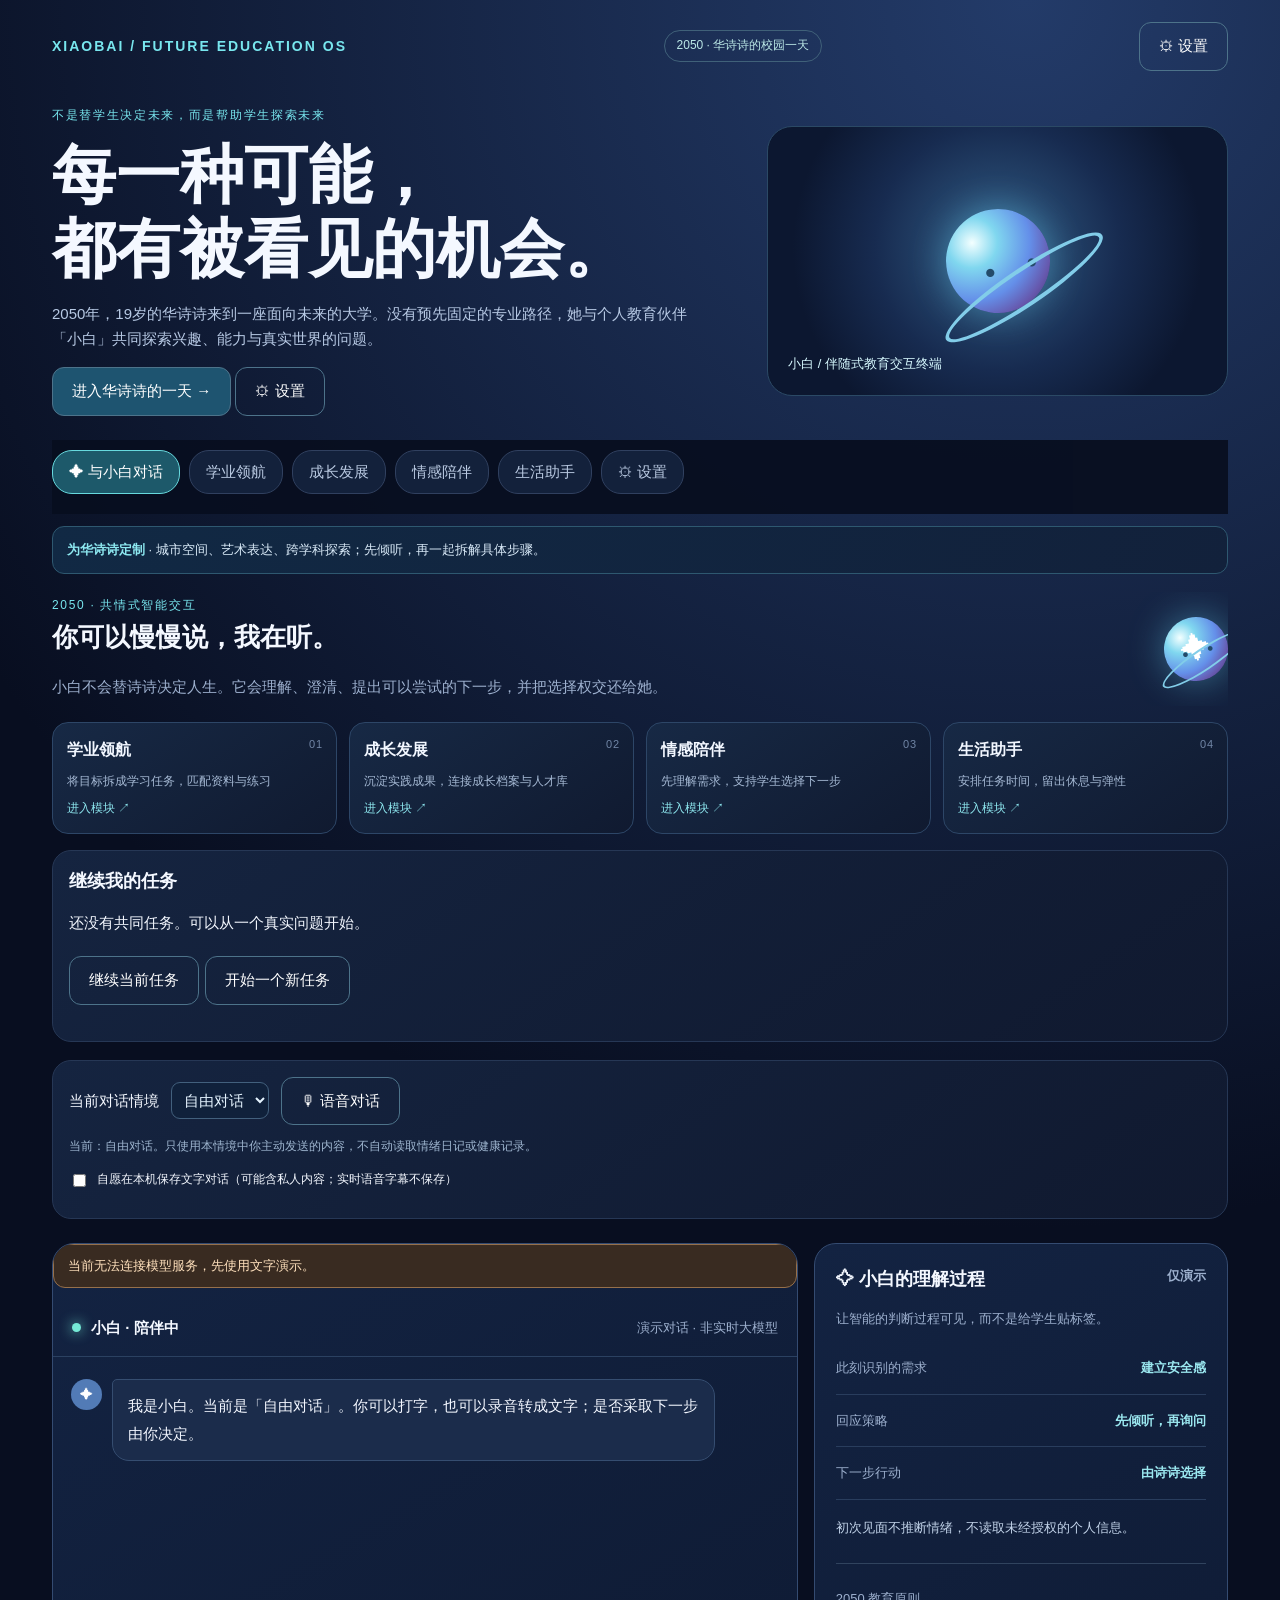
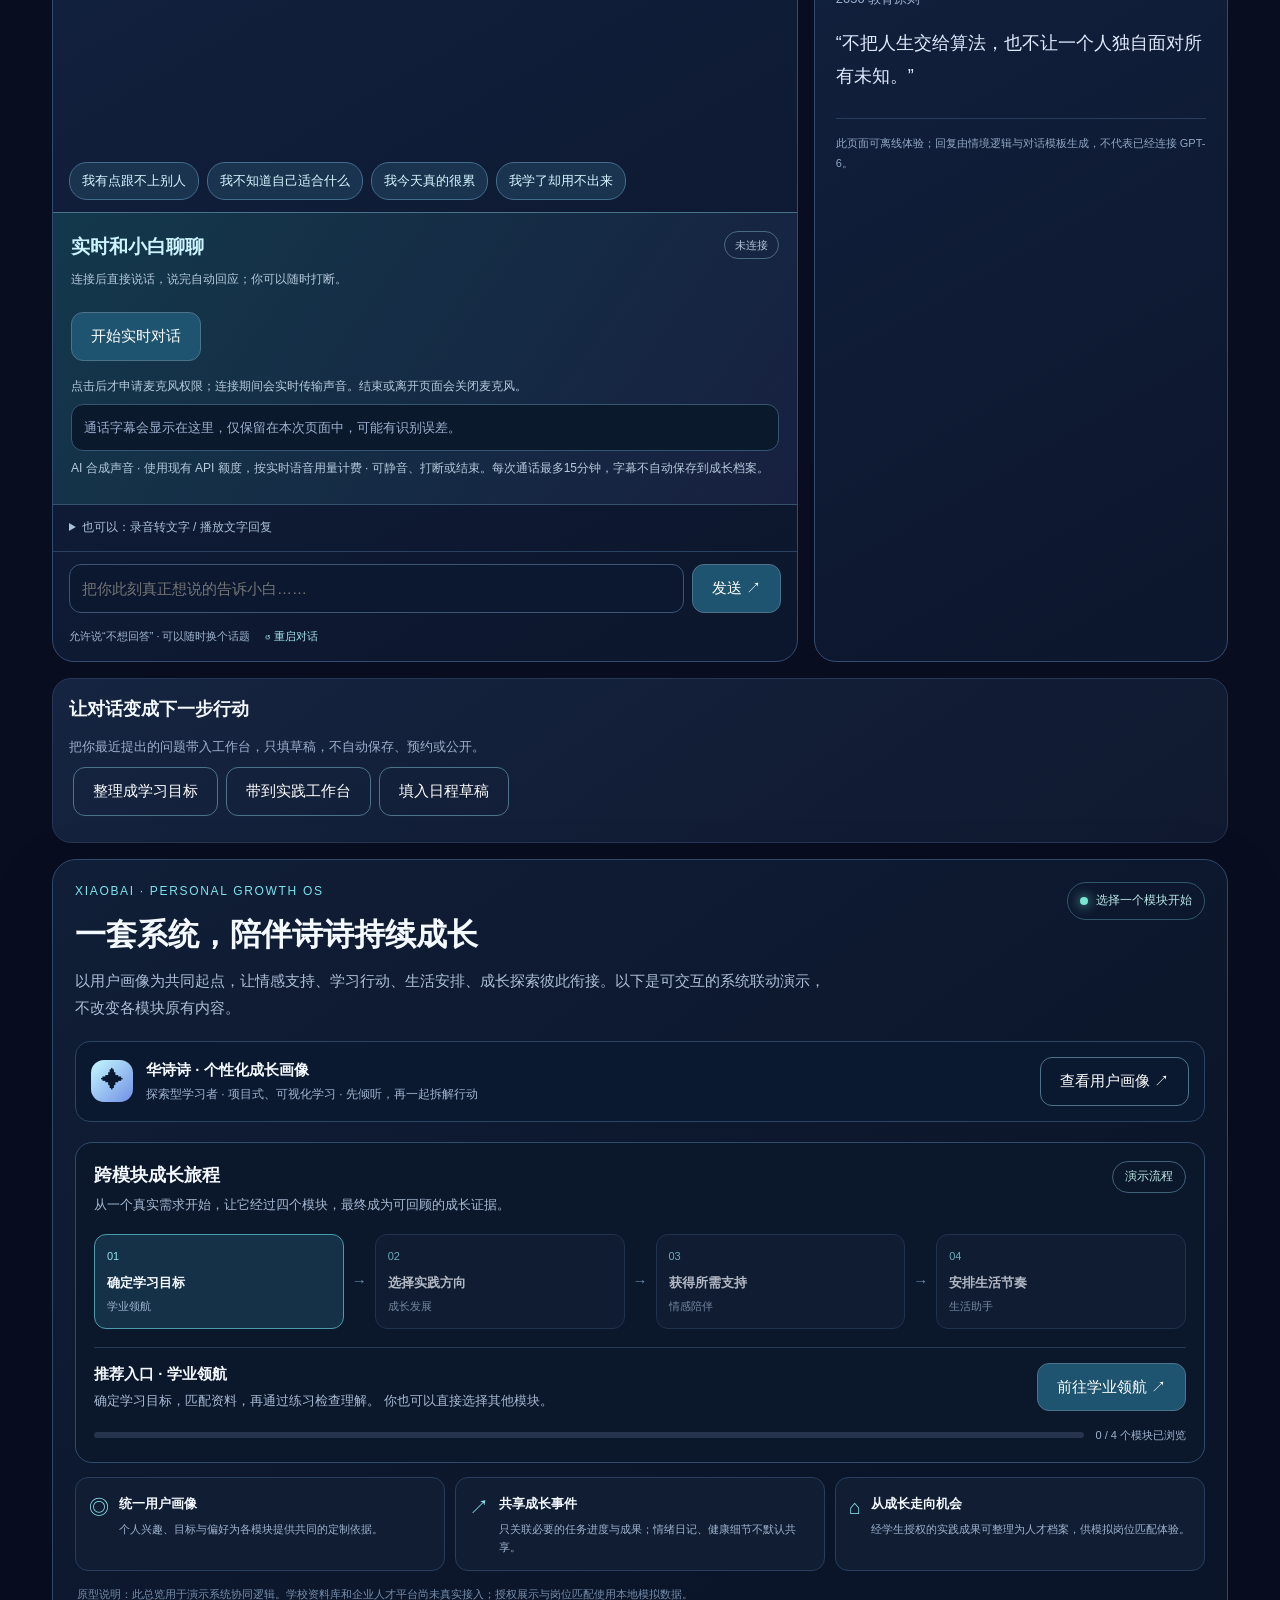
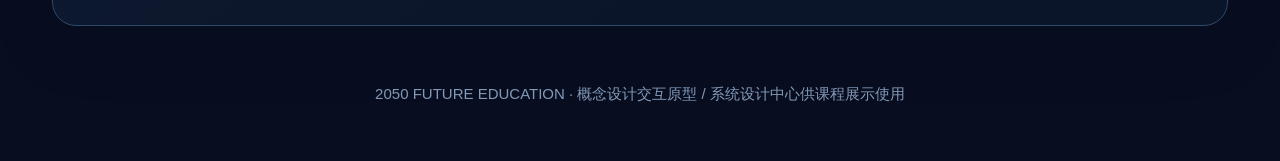
==== commit b5af37bd: "Update future education setting and display copy to 2050" ====
--- a/index.html
+++ b/index.html
@@ -1,5 +1,5 @@
 <!DOCTYPE html>
-<html lang="zh-CN"><head><meta charset="utf-8"/><meta content="width=device-width,initial-scale=1,viewport-fit=cover" name="viewport"/><title>2080 · 小白未来教育系统</title><style>
+<html lang="zh-CN"><head><meta charset="utf-8"/><meta content="width=device-width,initial-scale=1,viewport-fit=cover" name="viewport"/><title>2050 · 小白未来教育系统</title><style>
 :root{--bg:#080e20;--card:#111b35;--line:#263755;--muted:#9db0ce;--text:#f4f8ff;--cyan:#78e6ee;--purple:#aa9fff}*{box-sizing:border-box}body{margin:0;background:radial-gradient(circle at 80% 0%,#233b69 0%,transparent 35%),var(--bg);font:15px/1.65 -apple-system,BlinkMacSystemFont,"PingFang SC","Microsoft Yahei",sans-serif;color:var(--text)}button{font:inherit;cursor:pointer}button:focus-visible{outline:2px solid var(--cyan)}.shell{max-width:1220px;margin:auto;padding:22px}.top{display:flex;justify-content:space-between;align-items:center;gap:15px;flex-wrap:wrap}.brand{font-size:14px;letter-spacing:2px;color:var(--cyan);font-weight:800}.pill{border:1px solid #406179;border-radius:30px;padding:5px 12px;color:#bce9e7;font-size:12px}.hero{display:grid;grid-template-columns:1.2fr .8fr;gap:24px;margin:35px 0 24px;align-items:center}.eyebrow{color:var(--cyan);font-size:12px;letter-spacing:3px}.hero h1{font-size:clamp(34px,5vw,64px);line-height:1.17;margin:12px 0}.hero p{color:#b7c9e4;max-width:640px}.primary,.secondary{border-radius:12px;padding:11px 19px;border:1px solid #4d738a;color:#fff;background:#1e5470}.secondary{background:transparent}.hero-art{min-height:270px;border:1px solid #2b4965;border-radius:25px;background:radial-gradient(circle at 50% 45%,#335e86 0%,#172b50 45%,#0c1730 75%);display:flex;align-items:center;justify-content:center;position:relative;overflow:hidden}.orb{width:135px;height:135px;border-radius:45% 55% 55% 45%;background:linear-gradient(130deg,#fff,#b7edff 55%,#6db3e4);box-shadow:0 0 80px #77d6ff88;position:relative;transform:rotate(-14deg)}.orb:before{content:'●  ●';color:#244b6a;font-size:19px;letter-spacing:13px;position:absolute;top:45px;left:36px}.orb:after{content:'';width:180px;height:30px;border:4px solid #82cde9;border-radius:50%;position:absolute;left:-23px;top:65px;transform:rotate(-20deg)}.float-label{position:absolute;bottom:20px;left:20px;color:#d7f9ff;font-size:13px}.nav{display:flex;gap:9px;overflow-x:auto;padding:10px 0 20px;position:sticky;top:0;z-index:5;background:#080e20ee}.nav button{white-space:nowrap;background:#13213b;color:#b9c9e1;border:1px solid #30405f;border-radius:20px;padding:9px 16px}.nav button.active{background:#1d596a;color:white;border-color:#67d9de}.section{display:none}.section.active{display:block}.grid{display:grid;grid-template-columns:repeat(2,minmax(0,1fr));gap:16px}.card{background:linear-gradient(145deg,#152440,#10192f);border:1px solid var(--line);border-radius:19px;padding:23px;margin-bottom:16px}.card h2,.card h3{margin:0 0 12px}.muted{color:var(--muted)}.small{font-size:13px}.flow{display:grid;grid-template-columns:repeat(4,1fr);gap:12px}.node{border:1px solid #42627c;border-radius:14px;padding:15px;background:#152c43}.node b{color:#8ee9ed}.node span{display:block;color:#a8bfd6;font-size:12px;margin-top:5px}.tag{display:inline-block;color:#9ee4e6;border:1px solid #396477;padding:2px 9px;border-radius:20px;font-size:12px;margin:3px}.choices{display:flex;gap:9px;flex-wrap:wrap;margin:14px 0}.choice{border:1px solid #39506d;background:#182b49;color:#d9eaff;border-radius:11px;padding:10px 13px}.choice.selected{background:#285a72;border-color:#80dce7}.dialog{padding:17px;border-left:3px solid #80dce7;background:#10263e;border-radius:0 12px 12px 0;min-height:95px}.steps{display:grid;gap:10px}.step{background:#111e35;border:1px solid #2b425f;border-radius:12px;padding:13px}.step strong{color:#95edf0}.layout{display:grid;grid-template-columns:1.05fr .95fr;gap:16px}.trace{font-family:inherit;font-size:13px}.trace div{border-left:2px solid #5791a9;padding:7px 12px;margin-left:7px;color:#d7e5f5}.trace b{color:#89e3e6}.progress{height:10px;background:#26334d;border-radius:10px;overflow:hidden}.progress i{display:block;background:linear-gradient(90deg,#6cc9d8,#a69af2);height:100%;width:25%;transition:width .4s}.metric{font-size:30px;color:#a6eff2;font-weight:700}.toggle{display:flex;justify-content:space-between;gap:15px;align-items:center;padding:12px 0;border-bottom:1px solid #2b3a52}.toggle input{width:20px;height:20px;accent-color:#67c9d9}.foot{text-align:center;color:#8298b6;padding:32px 0}.note{border:1px dashed #446d7a;padding:14px;border-radius:12px;color:#b7dce1}.outcome{color:#a6e5d5}.screen-title{font-size:26px;margin:0 0 16px}.timeline{display:grid;gap:12px}.timeline .step{display:flex;justify-content:space-between;gap:15px;align-items:center}.timeline button{background:#23465f;color:white;border:1px solid #4b8093;border-radius:10px;padding:6px 11px}.hide{display:none!important}@media(max-width:750px){.shell{padding:15px}.hero,.layout,.grid{grid-template-columns:1fr}.flow{grid-template-columns:1fr 1fr}.hero-art{min-height:210px}.card{padding:17px}.hero{margin-top:16px}}
 
 /* Personalized learner profile */
@@ -70,13 +70,13 @@
 </style>
 
 <style>
-/* LIFE OS — 2080 lifestyle cockpit */
+/* LIFE OS — 2050 lifestyle cockpit */
 .life-shell{display:grid;gap:16px;padding-bottom:10px}.life-hero{display:grid;grid-template-columns:minmax(0,1.25fr) minmax(230px,.75fr);gap:18px;align-items:center;position:relative;overflow:hidden;padding:26px;border:1px solid #2b5272;border-radius:24px;background:radial-gradient(circle at 82% 18%,#245477 0,transparent 32%),radial-gradient(circle at 4% 100%,#202c59 0,transparent 40%),linear-gradient(135deg,#101e39,#0b1429 80%)}.life-hero:after{content:"";position:absolute;inset:auto -10% -65% 30%;height:230px;background:#4bc7df0b;filter:blur(12px);pointer-events:none}.life-eyebrow{font-size:11px;letter-spacing:.18em;color:#8cebf1;font-weight:800}.life-eyebrow .life-dot{display:inline-block;width:7px;height:7px;border-radius:50%;background:#79f0d7;box-shadow:0 0 12px #79f0d7;margin-right:8px}.life-hero h2{font-size:clamp(27px,3vw,38px);line-height:1.2;margin:10px 0 9px;color:#f5f9ff}.life-title-en{font-size:11px;font-weight:600;letter-spacing:.14em;color:#83dce9;margin-left:8px;white-space:nowrap}.life-hero-copy>p{max-width:640px;margin:0;color:#b7c9e4;line-height:1.8}.life-meta{display:flex;gap:8px;flex-wrap:wrap;margin-top:16px}.life-meta span{border:1px solid #31516e;background:#10243b;border-radius:999px;padding:5px 10px;color:#b9d9e9;font-size:11px}.life-orbit-stage{height:210px;position:relative;display:grid;place-items:center;isolation:isolate}.life-orbit-ring{position:absolute;border:1px solid #75e0f15c;border-radius:50%;transform:rotate(-24deg)}.life-orbit-ring.r1{width:188px;height:92px;animation:lifeOrbit 18s linear infinite}.life-orbit-ring.r2{width:158px;height:158px;border-color:#9f95ff6b;transform:rotate(54deg)}.life-orbit-ring.r3{width:218px;height:218px;border-style:dashed;border-color:#5ab9e42d}.life-orbit-core{width:84px;height:84px;position:relative;border-radius:50%;display:grid;place-items:center;background:radial-gradient(circle at 28% 24%,#f9ffff 0,#baf6ff 17%,#5cbfe8 48%,#5269bb 72%,#27385e 100%);box-shadow:0 0 26px #6cdcfb8a,0 0 75px #62aaf24d;color:#15355a;font-size:23px;font-weight:900;z-index:2}.life-orbit-core:before{content:"";position:absolute;inset:10px;border:1px solid #e4ffffa3;border-radius:50%}.life-orbit-core:after{content:"";position:absolute;width:120px;height:25px;border:2px solid #9deafa;border-radius:50%;transform:rotate(-24deg);box-shadow:0 0 13px #78e6ee5c}.life-orbit-dot{position:absolute;width:9px;height:9px;background:#a9f6ff;border-radius:50%;box-shadow:0 0 13px #8cecf9}.life-orbit-dot.d1{top:33px;right:62px}.life-orbit-dot.d2{bottom:38px;left:49px;background:#c0b4ff}.life-orb-caption{position:absolute;bottom:0;left:0;right:0;text-align:center;color:#a9c9e4;font-size:11px;letter-spacing:.06em}.life-dashboard-grid{display:grid;grid-template-columns:1.05fr 1fr 1fr;gap:14px}.life-panel{min-width:0;border:1px solid #2a4261;border-radius:19px;padding:18px;background:linear-gradient(145deg,#142440,#0e192e 85%);box-shadow:0 10px 32px #02071218}.life-panel-head{display:flex;justify-content:space-between;align-items:flex-start;gap:10px;margin-bottom:14px}.life-panel-head h3{margin:0;color:#eff7ff;font-size:16px}.life-kicker{font-size:10px;letter-spacing:.12em;color:#84dce8;margin-bottom:3px}.life-badge{font-size:10px;border:1px solid #355e78;border-radius:999px;padding:4px 8px;color:#a5e7ee;white-space:nowrap}.life-weather-main{display:flex;align-items:center;gap:12px}.life-weather-icon{width:62px;height:62px;display:grid;place-items:center;border-radius:18px;background:linear-gradient(145deg,#193c5a,#182544);font-size:30px;border:1px solid #345573}.life-temp{font-size:31px;font-weight:800;line-height:1.1;color:#f5fbff}.life-weather-desc{font-size:12px;color:#b5c9df;margin-top:4px}.life-weather-details{display:flex;gap:7px;flex-wrap:wrap;margin:13px 0}.life-weather-details span{font-size:10px;color:#b7cce2;background:#182b46;border:1px solid #2a4565;padding:5px 8px;border-radius:8px}.life-tip{padding:10px 11px;border-left:2px solid #78e6ee;background:#10273b;border-radius:0 10px 10px 0;color:#d6e9f5;font-size:12px;line-height:1.7}.life-btn{border:1px solid #3a6581;background:#163a55;color:#dffaff;border-radius:10px;padding:8px 11px;font-size:12px;transition:transform .18s,border-color .18s,background .18s}.life-btn:hover{transform:translateY(-1px);border-color:#79e5ee;background:#1c4b66}.life-btn.subtle{background:#111e35;border-color:#334b69;color:#bdd1e6}.life-energy-layout{display:flex;gap:15px;align-items:center}.life-ring{--ring:24%;width:112px;height:112px;flex:0 0 112px;border-radius:50%;padding:8px;background:conic-gradient(#72e5ee var(--ring),#9e91ff 0,#273853 0);position:relative;box-shadow:0 0 25px #63d6e51c}.life-ring:before{content:"";position:absolute;inset:8px;border-radius:50%;background:linear-gradient(145deg,#142844,#0c1629);border:1px solid #2b4664}.life-ring-center{position:absolute;inset:0;display:flex;flex-direction:column;align-items:center;justify-content:center;z-index:1}.life-ring-center strong{font-size:16px;color:#f2fbff}.life-ring-center small{font-size:10px;color:#91abc9}.life-energy-copy{min-width:0}.life-energy-copy strong{font-size:16px;color:#dffaff}.life-energy-copy p{font-size:11px;color:#9eb5d0;line-height:1.7;margin:5px 0 0}.life-mini-stats{display:flex;gap:8px;margin-top:13px}.life-mini-stat{flex:1;background:#111e34;border:1px solid #293f5d;border-radius:10px;padding:9px}.life-mini-stat span{display:block;color:#8fa9c6;font-size:10px}.life-mini-stat strong{display:block;margin-top:3px;color:#d8f5fa;font-size:13px}.life-day-list{display:grid;gap:9px}.life-day-row{display:flex;align-items:center;gap:9px;font-size:12px;color:#b8cce2}.life-day-row i{font-style:normal;display:grid;place-items:center;width:28px;height:28px;border-radius:9px;background:#172e4a;color:#8fe5ee}.life-day-row strong{margin-left:auto;color:#e4f5ff;font-size:12px}.life-quicknav{display:grid;grid-template-columns:repeat(4,minmax(0,1fr));gap:10px}.life-quicknav button{display:flex;align-items:center;gap:10px;text-align:left;padding:12px 14px;background:#101d33;border:1px solid #273f5d;border-radius:14px;color:#d9e8fa}.life-quicknav button:hover{border-color:#70d8e5;background:#142b45}.life-quicknav .life-qicon{width:34px;height:34px;flex:0 0 34px;display:grid;place-items:center;border-radius:10px;background:#1b3854;color:#8fe9f0;font-size:16px}.life-quicknav strong{display:block;font-size:12px}.life-quicknav small{display:block;color:#8da8c7;font-size:10px;margin-top:2px}.life-main-grid{display:grid;grid-template-columns:minmax(0,1.1fr) minmax(0,.9fr);gap:14px;align-items:start}.life-stack{display:grid;gap:14px;min-width:0}.life-panel .life-section-desc{font-size:12px;color:#94acc9;line-height:1.75;margin:0 0 14px}.life-form-grid{display:grid;grid-template-columns:repeat(2,minmax(0,1fr));gap:10px}.life-field{display:flex;flex-direction:column;gap:5px;min-width:0}.life-field.full{grid-column:1/-1}.life-field label{font-size:11px;color:#a8bfd9}.life-field input,.life-field select,.life-field textarea{width:100%;min-width:0;background:#09152a;border:1px solid #314967;border-radius:10px;color:#edf6ff;padding:10px;font:inherit;font-size:12px}.life-field input:focus,.life-field select:focus,.life-field textarea:focus{outline:1px solid #71dce8;border-color:#71dce8}.life-action-row{display:flex;gap:8px;flex-wrap:wrap;margin-top:12px}.life-log-list{display:grid;gap:7px;margin-top:13px}.life-log-item{display:flex;align-items:center;gap:8px;padding:9px 10px;background:#111f36;border:1px solid #293f5d;border-radius:10px;font-size:11px}.life-log-item .life-log-copy{flex:1;min-width:0}.life-log-item strong{display:block;color:#e4f3ff;font-size:12px}.life-log-item small{color:#91aaca}.life-log-item .life-log-value{color:#a5edf0;white-space:nowrap}.life-delete{border:0;background:transparent;color:#829fbd;padding:4px 5px;font-size:11px}.life-total-line{display:flex;align-items:end;justify-content:space-between;gap:10px;padding:11px 12px;border-radius:12px;background:linear-gradient(100deg,#10283d,#172344);border:1px solid #2a4966}.life-total-line span{color:#9ab3ce;font-size:11px}.life-total-line strong{font-size:23px;color:#a5f1f2}.life-total-line small{font-size:10px;color:#8ba7c5}.life-summary-stats{display:grid;grid-template-columns:repeat(3,minmax(0,1fr));gap:8px}.life-summary-stat{background:#111f36;border:1px solid #2b405e;border-radius:12px;padding:12px 10px}.life-summary-stat span{display:block;color:#8da8c8;font-size:10px}.life-summary-stat strong{display:block;color:#e6f8ff;font-size:19px;margin:4px 0}.life-summary-stat small{display:block;color:#8da8c8;font-size:10px}.life-progress{height:6px;background:#273953;border-radius:999px;overflow:hidden;margin-top:8px}.life-progress i{display:block;height:100%;width:0;background:linear-gradient(90deg,#68d9e6,#a59bff);border-radius:999px;transition:width .25s}.life-period-toggle{display:flex;gap:5px;padding:4px;border-radius:11px;background:#0c172b;border:1px solid #293e5b}.life-period-toggle button{border:0;background:transparent;color:#8fa9c6;border-radius:8px;padding:6px 10px;font-size:11px}.life-period-toggle button.active{background:#21445e;color:#d9fbff}.life-recap{background:#101e34;border:1px solid #2b425e;border-radius:12px;padding:13px;color:#c9daed;font-size:12px;line-height:1.85;margin-top:12px;min-height:78px}.life-link-grid{display:grid;grid-template-columns:repeat(3,minmax(0,1fr));gap:8px}.life-link-grid button{border:1px solid #304967;border-radius:12px;padding:11px;background:#101e34;text-align:left;color:#d8e9f8;font-size:11px}.life-link-grid button strong{display:block;color:#8ce5ed;margin-bottom:3px}.life-disclaimer{font-size:10px;color:#7894b4;line-height:1.7;margin:12px 0 0}.life-subtitle{font-size:13px;color:#8ee4ed;letter-spacing:.04em;margin:0 0 10px}.life-state-grid{display:grid;grid-template-columns:repeat(2,minmax(0,1fr));gap:14px}.life-details{border:1px solid #2b405c;border-radius:15px;background:#0e192d;padding:15px}.life-details summary{cursor:pointer;color:#c8deef;font-weight:700;font-size:13px}.life-details[open] summary{margin-bottom:12px}.life-form-note{font-size:11px;color:#83a0be;margin-top:8px}.life-save-note{font-size:11px;color:#8be0ca;margin-top:8px;min-height:16px}@keyframes lifeOrbit{to{transform:rotate(336deg)}}
 @media(max-width:980px){.life-dashboard-grid{grid-template-columns:repeat(2,minmax(0,1fr))}.life-dashboard-grid .life-day-panel{grid-column:1/-1}.life-quicknav{grid-template-columns:repeat(2,minmax(0,1fr))}.life-main-grid{grid-template-columns:1fr}}
 @media(max-width:650px){.life-hero{grid-template-columns:1fr;padding:20px}.life-orbit-stage{height:180px;grid-row:1}.life-hero-copy{grid-row:2}.life-dashboard-grid{grid-template-columns:1fr}.life-dashboard-grid .life-day-panel{grid-column:auto}.life-quicknav{grid-template-columns:1fr 1fr}.life-form-grid,.life-state-grid{grid-template-columns:1fr}.life-field.full{grid-column:auto}.life-summary-stats{grid-template-columns:repeat(3,minmax(0,1fr))}.life-panel{padding:15px}.life-energy-layout{gap:10px}.life-ring{width:96px;height:96px;flex-basis:96px}.life-title-en{display:block;margin:4px 0 0}.life-link-grid{grid-template-columns:1fr}.life-meta span{font-size:10px}}
 </style>
 <style>
-/* 2080 learning system upgrade */
+/* 2050 learning system upgrade */
 .learning-os-hero{position:relative;overflow:hidden;display:grid;grid-template-columns:minmax(0,1.25fr) minmax(230px,.75fr);gap:22px;padding:24px;border:1px solid rgba(104,205,239,.22);border-radius:24px;background:radial-gradient(circle at 78% 18%,rgba(91,122,230,.22),transparent 30%),radial-gradient(circle at 12% 100%,rgba(66,204,220,.12),transparent 36%),linear-gradient(125deg,#0a172d,#10233f 56%,#171e42);box-shadow:0 20px 55px rgba(0,0,0,.18);margin:18px 0 22px;color:#eff8ff}
 .learning-os-kicker{font-size:10px;letter-spacing:.18em;color:#80ddec;font-weight:800}.learning-os-hero h3{font-size:clamp(23px,3vw,34px);line-height:1.2;margin:10px 0;color:#f5fbff}.learning-os-hero p{max-width:660px;color:#b8cbe0;line-height:1.75;font-size:13px}.learning-os-chips{display:flex;flex-wrap:wrap;gap:8px;margin-top:14px}.learning-os-chip{border:1px solid rgba(125,221,239,.28);border-radius:999px;padding:7px 10px;color:#c7f4fa;background:rgba(75,160,195,.09);font-size:11px}.learning-os-hero .learning-os-stats{display:grid;grid-template-columns:repeat(3,minmax(0,1fr));gap:9px;margin-top:18px}.learning-os-stat{padding:12px;border-radius:14px;background:rgba(224,244,255,.055);border:1px solid rgba(181,220,244,.12)}.learning-os-stat b{display:block;color:#f1fbff;font-size:15px;margin-bottom:3px}.learning-os-stat span{color:#9bb9d2;font-size:10px}.learning-orb-wrap{display:flex;align-items:center;justify-content:center;min-height:180px;position:relative}.learning-orb{width:124px;height:124px;border-radius:50%;position:relative;display:grid;place-items:center;background:radial-gradient(circle at 35% 27%,#fff 0,#d8f8ff 9%,#8fd5ef 24%,#2c7da5 47%,#142d52 69%,#0b172c 100%);box-shadow:0 0 0 10px rgba(96,203,232,.06),0 0 0 25px rgba(117,126,243,.045),0 0 42px rgba(85,214,243,.32);animation:learningFloat 5s ease-in-out infinite}.learning-orb:before,.learning-orb:after{content:"";position:absolute;border:1px solid rgba(124,227,246,.5);border-radius:50%;inset:-18px;transform:rotate(-25deg) scaleY(.45)}.learning-orb:after{inset:-32px;transform:rotate(38deg) scaleY(.36);border-color:rgba(169,156,255,.52)}.learning-orb-face{width:50px;height:23px;border-radius:50%;background:#09192e;display:flex;align-items:center;justify-content:center;gap:10px;box-shadow:inset 0 0 10px rgba(103,222,245,.2)}.learning-orb-face i{width:7px;height:7px;border-radius:50%;background:#8df6ff;box-shadow:0 0 9px #7ceeff}.learning-orb-caption{position:absolute;bottom:5px;text-align:center;color:#9cc4dc;font-size:10px;letter-spacing:.12em}@keyframes learningFloat{0%,100%{transform:translateY(0)}50%{transform:translateY(-7px)}}
 .learning-feature-grid{display:grid;grid-template-columns:repeat(3,minmax(0,1fr));gap:12px;margin:14px 0 18px}.learning-feature{min-width:0;text-align:left;cursor:pointer;padding:16px;border-radius:17px;border:1px solid rgba(127,178,221,.17);background:linear-gradient(150deg,rgba(22,48,78,.94),rgba(13,27,49,.95));color:#edf7ff;transition:transform .18s,border-color .18s,background .18s}.learning-feature:hover{transform:translateY(-2px);border-color:rgba(109,224,239,.52)}.learning-feature.active{border-color:rgba(112,224,242,.7);background:linear-gradient(145deg,rgba(34,77,111,.98),rgba(22,39,75,.98));box-shadow:0 0 0 1px rgba(92,212,234,.08),0 10px 28px rgba(0,0,0,.13)}.learning-feature-icon{display:grid;place-items:center;width:34px;height:34px;border-radius:11px;background:rgba(103,218,237,.12);color:#8be9f5;font-size:17px;margin-bottom:11px}.learning-feature b{display:block;font-size:13px;margin-bottom:5px}.learning-feature small{display:block;font-size:11px;line-height:1.6;color:#9fb9d2}.learning-feature-detail{padding:18px;border-radius:19px;background:linear-gradient(140deg,rgba(16,39,65,.98),rgba(13,27,49,.98));border:1px solid rgba(111,182,224,.2);margin:12px 0 20px;color:#eaf6ff}.learning-feature-detail h3{margin:0 0 8px;font-size:18px;color:#f4fbff}.learning-feature-detail p{font-size:12px;color:#abc4da;line-height:1.75}.learning-detail-grid{display:grid;grid-template-columns:repeat(2,minmax(0,1fr));gap:12px;margin-top:14px}.learning-detail-card{padding:14px;border-radius:14px;background:rgba(231,246,255,.045);border:1px solid rgba(157,202,235,.13)}.learning-detail-card strong{display:block;font-size:12px;color:#b7f1f5;margin-bottom:6px}.learning-detail-card p{margin:0;font-size:11px}.learning-inline-btn{border:1px solid rgba(117,217,236,.36);background:rgba(71,165,197,.13);color:#c8f5ff;border-radius:10px;padding:9px 12px;cursor:pointer;font-size:12px;margin:4px 5px 0 0}.learning-inline-btn:hover{background:rgba(71,165,197,.25)}.learning-note{font-size:11px;color:#94abc4;line-height:1.65;padding:11px 13px;border-left:2px solid #6bcfdf;background:rgba(101,195,220,.055);border-radius:0 10px 10px 0;margin-top:12px}
@@ -85,7 +85,7 @@
 </style>
 <style>
 
-/* Career exploration expansion · aligned with the existing 2080 glass/blue visual system */
+/* Career exploration expansion · aligned with the existing 2050 glass/blue visual system */
 .gx-shell{margin:18px 0 22px;border:1px solid #2e4968;border-radius:22px;overflow:hidden;background:linear-gradient(145deg,#101f38,#0b172b 72%);box-shadow:0 18px 42px #02091433}
 .gx-hero{padding:22px 23px;display:grid;grid-template-columns:minmax(0,1.3fr) minmax(190px,.7fr);gap:18px;background:radial-gradient(circle at 80% 20%,#385c8c55,transparent 36%),linear-gradient(115deg,#142d4a,#111d35)}
 .gx-eyebrow{font-size:10px;letter-spacing:.17em;font-weight:800;color:#8de3ed}.gx-hero h3{font-size:clamp(22px,3vw,30px);line-height:1.2;color:#eff9ff;margin:9px 0}.gx-hero p{font-size:12px;line-height:1.8;color:#b7cbe0;max-width:640px}
@@ -118,7 +118,7 @@
 
 
 <style id="xiaobai-life-intelligence-upgrade">
-/* 2080 Life OS: animated energy planet, practical orchestration, campus radar */
+/* 2050 Life OS: animated energy planet, practical orchestration, campus radar */
 .life-orbit-core.life-energy-planet{background:radial-gradient(circle at 28% 22%,#f8ffff 0 3%,#c9faff 8%,#86dce9 21%,#4a9dc4 38%,#31558d 63%,#172748 83%);box-shadow:inset -12px -12px 24px #07132bc9,inset 7px 5px 13px #f2ffff70,0 0 28px #67dce887,0 0 82px #5aa5f33b;animation:lifePlanetFloat 6s ease-in-out infinite;overflow:visible}
 .life-orbit-core.life-energy-planet:before{inset:0;border:0;border-radius:50%;background:radial-gradient(ellipse at 34% 36%,#c7f2d28c 0 8%,transparent 9%),radial-gradient(ellipse at 47% 30%,#7dd7c9a3 0 7%,transparent 8%),radial-gradient(ellipse at 63% 53%,#6cc6c9b8 0 12%,transparent 13%),radial-gradient(ellipse at 40% 69%,#8fe3d78c 0 8%,transparent 9%),linear-gradient(130deg,transparent 42%,#0b214b75 72%);animation:lifePlanetSurface 13s ease-in-out infinite alternate}
 .life-orbit-core.life-energy-planet[data-energy="tired"]{filter:saturate(.68);box-shadow:inset -12px -12px 24px #07132bc9,inset 7px 5px 13px #f2ffff55,0 0 18px #67dce83b}.life-orbit-core.life-energy-planet[data-energy="bright"]{filter:saturate(1.12);box-shadow:inset -12px -12px 24px #07132bc9,inset 7px 5px 13px #f2ffff80,0 0 32px #67dce8a8,0 0 88px #5aa5f34d}.life-orbit-core.life-energy-planet:after{width:130px;height:37px;border:1px solid #b4f5ffbd;transform:rotate(-25deg);box-shadow:0 0 15px #78e6ee60;animation:lifePlanetRing 18s linear infinite}
@@ -159,16 +159,16 @@
 @media(prefers-reduced-motion:reduce){.life-orbit-core.life-energy-planet,.life-orbit-core.life-energy-planet:before,.life-orbit-core.life-energy-planet:after,.life-ring,.life-ring:after,.life-radar-point{animation:none!important}}
 </style>
 
-<style id="module-workflow-styles">.chat-head{overflow:hidden}.chat-head .orb::after{width:94px;height:18px;left:-12px;top:33px;border-width:2px}.chat-head .orb::before{font-size:11px;letter-spacing:8px;top:25px;left:17px}[hidden]{display:none!important}.module-path{display:flex;gap:8px;flex-wrap:wrap;margin:0 0 20px}.module-path button{display:flex;align-items:center;gap:8px;flex:1;min-width:135px;text-align:left;padding:12px;border:1px solid #304968;border-radius:12px;background:#111f36;color:#dfeeff;cursor:pointer}.module-path span{color:#90ddec;font-size:11px}.module-scenario{margin-top:24px}.module-scenario summary{cursor:pointer;font-weight:700}.module-scenario-body{margin-top:16px}.module-scenario-body>p{white-space:pre-wrap}.practice-outcome{display:block;width:100%;margin:8px 0 12px;padding:12px;border:1px solid #395775;border-radius:10px;background:#0c1a30;color:#e7f4ff}.practice-record{padding:14px 0;border-bottom:1px solid #30435e}.practice-record p{white-space:pre-wrap;color:#afc1d8}.practice-record time{font-size:11px;color:#85a9bd}.module-section-note{color:#93aeca;font-size:12px}</style><link rel="stylesheet" href="copilot.css"></head><body><div class="shell"><header class="top"><div class="brand">XIAOBAI / FUTURE EDUCATION OS</div><div class="pill">2080 · 华诗诗的校园一天</div><button class="secondary" onclick="go('settings')" type="button">⚙ 设置</button></header><section class="hero"><div><div class="eyebrow">不是替学生决定未来，而是帮助学生探索未来</div><h1>每一种可能，<br/>都有被看见的机会。</h1><p>2080年，19岁的华诗诗来到一座面向未来的大学。没有预先固定的专业路径，她与个人教育伙伴「小白」共同探索兴趣、能力与真实世界的问题。</p><button class="primary" onclick="go('learning')">进入华诗诗的一天 →</button> <button class="secondary" onclick="go('settings')">⚙ 设置</button></div><div class="hero-art"><div aria-label="小白飞行伙伴图形" class="orb"></div><div class="float-label">小白 / 伴随式教育交互终端</div></div></section>
+<style id="module-workflow-styles">.chat-head{overflow:hidden}.chat-head .orb::after{width:94px;height:18px;left:-12px;top:33px;border-width:2px}.chat-head .orb::before{font-size:11px;letter-spacing:8px;top:25px;left:17px}[hidden]{display:none!important}.module-path{display:flex;gap:8px;flex-wrap:wrap;margin:0 0 20px}.module-path button{display:flex;align-items:center;gap:8px;flex:1;min-width:135px;text-align:left;padding:12px;border:1px solid #304968;border-radius:12px;background:#111f36;color:#dfeeff;cursor:pointer}.module-path span{color:#90ddec;font-size:11px}.module-scenario{margin-top:24px}.module-scenario summary{cursor:pointer;font-weight:700}.module-scenario-body{margin-top:16px}.module-scenario-body>p{white-space:pre-wrap}.practice-outcome{display:block;width:100%;margin:8px 0 12px;padding:12px;border:1px solid #395775;border-radius:10px;background:#0c1a30;color:#e7f4ff}.practice-record{padding:14px 0;border-bottom:1px solid #30435e}.practice-record p{white-space:pre-wrap;color:#afc1d8}.practice-record time{font-size:11px;color:#85a9bd}.module-section-note{color:#93aeca;font-size:12px}</style><link rel="stylesheet" href="copilot.css"></head><body><div class="shell"><header class="top"><div class="brand">XIAOBAI / FUTURE EDUCATION OS</div><div class="pill">2050 · 华诗诗的校园一天</div><button class="secondary" onclick="go('settings')" type="button">⚙ 设置</button></header><section class="hero"><div><div class="eyebrow">不是替学生决定未来，而是帮助学生探索未来</div><h1>每一种可能，<br/>都有被看见的机会。</h1><p>2050年，19岁的华诗诗来到一座面向未来的大学。没有预先固定的专业路径，她与个人教育伙伴「小白」共同探索兴趣、能力与真实世界的问题。</p><button class="primary" onclick="go('learning')">进入华诗诗的一天 →</button> <button class="secondary" onclick="go('settings')">⚙ 设置</button></div><div class="hero-art"><div aria-label="小白飞行伙伴图形" class="orb"></div><div class="float-label">小白 / 伴随式教育交互终端</div></div></section>
 
 <nav aria-label="页面导航" class="nav"><button class="active" data-page="chat" onclick="go('chat')">✦ 与小白对话</button><button data-page="learning" onclick="go('learning')">学业领航</button><button data-page="growth" onclick="go('growth')">成长发展</button><button data-page="experience" onclick="go('experience')">情感陪伴</button><button data-page="status" onclick="go('status')">生活助手</button><button data-page="settings" onclick="go('settings')">⚙ 设置</button></nav>
-<main><section class="section active" id="chat"><div class="profile-hint" id="profileHintChat"><strong>为诗诗定制</strong> · 探索型学习者｜先理解感受，再一起拆解行动。</div><div class="chat-head"><div><span class="eyebrow">2080 · 共情式智能交互</span><h2 class="screen-title">你可以慢慢说，我在听。</h2><p class="muted">小白不会替诗诗决定人生。它会理解、澄清、提出可以尝试的下一步，并把选择权交还给她。</p></div><div aria-hidden="true" class="orb"><span>✦</span></div></div> <div class="hub-grid">
+<main><section class="section active" id="chat"><div class="profile-hint" id="profileHintChat"><strong>为诗诗定制</strong> · 探索型学习者｜先理解感受，再一起拆解行动。</div><div class="chat-head"><div><span class="eyebrow">2050 · 共情式智能交互</span><h2 class="screen-title">你可以慢慢说，我在听。</h2><p class="muted">小白不会替诗诗决定人生。它会理解、澄清、提出可以尝试的下一步，并把选择权交还给她。</p></div><div aria-hidden="true" class="orb"><span>✦</span></div></div> <div class="hub-grid">
   <button class="hub-module" type="button" onclick="hubOpen('learning')"><span class="hub-num">01</span><span class="hub-icon">▤</span><strong>学业领航</strong><small>将目标拆成学习任务，匹配资料与练习</small><span class="hub-link">进入模块 ↗</span></button>
   <button class="hub-module" type="button" onclick="hubOpen('growth')"><span class="hub-num">02</span><span class="hub-icon">✧</span><strong>成长发展</strong><small>沉淀实践成果，连接成长档案与人才库</small><span class="hub-link">进入模块 ↗</span></button>
  <button class="hub-module" type="button" onclick="hubOpen('experience')"><span class="hub-num">03</span><span class="hub-icon">♡</span><strong>情感陪伴</strong><small>先理解需求，支持学生选择下一步</small><span class="hub-link">进入模块 ↗</span></button>
   <button class="hub-module" type="button" onclick="hubOpen('status')"><span class="hub-num">04</span><span class="hub-icon">◷</span><strong>生活助手</strong><small>安排任务时间，留出休息与弹性</small><span class="hub-link">进入模块 ↗</span></button>
   </div>
-<div class="copilot-context card"><label for="copilotModule">当前对话情境</label><select id="copilotModule"><option value="general">自由对话</option><option value="learning">学业领航</option><option value="growth">成长发展</option><option value="experience">情感陪伴</option><option value="status">生活助手</option></select><button type="button" class="secondary" id="showVoiceControls">🎙 语音对话</button><p id="copilotContextNote" role="status">同一个小白入口；不同情境对话分开保留，默认刷新后清除；可自愿开启本机文字对话保存。</p></div><div class="chat-layout"><div class="chat-panel"><div class="chat-status"><span class="pulse"></span> 小白 · 陪伴中 <span class="muted small">演示对话 · 非实时大模型</span></div><div aria-live="polite" class="chat-messages" id="chatMessages"></div><div class="quick-replies" id="quickReplies"></div><section class="realtime-panel" id="realtimePanel" aria-label="小白实时语音通话"><div class="realtime-head"><div><strong>实时和小白聊聊</strong><p>连接后直接说话，说完自动回应；你可以随时打断。</p></div><span id="realtimeBadge" class="realtime-badge">未连接</span></div><div class="realtime-controls"><button type="button" class="primary" id="realtimeStart">开始实时对话</button><button type="button" class="secondary" id="realtimeMute" hidden aria-pressed="false">麦克风静音</button><button type="button" class="secondary" id="realtimeInterrupt" hidden>打断小白</button><button type="button" class="secondary" id="realtimeEnd" hidden>结束通话</button><button type="button" class="secondary" id="realtimeResume" hidden>播放通话声音</button></div><p id="realtimeStatus" role="status" aria-live="polite">点击后才申请麦克风权限；连接期间会实时传输声音。结束或离开页面会关闭麦克风。</p><div id="realtimeCaptions" class="realtime-captions" aria-label="实时语音字幕" role="log" aria-live="polite"><p class="muted small">通话字幕会显示在这里，仅保留在本次页面中，可能有识别误差。</p></div><audio id="realtimeAudio" autoplay playsinline></audio><p class="small muted">AI 合成声音 · 使用现有 API 额度，按实时语音用量计费 · 可静音、打断或结束。每次通话最多15分钟，字幕不自动保存到成长档案。</p></section><details class="voice-fallback"><summary>也可以：录音转文字 / 播放文字回复</summary><div class="voice-panel" id="voicePanel"><div class="voice-top"><strong>和小白说话</strong><span class="small muted">AI 合成声音 · 文字始终保留</span></div><div class="voice-actions"><button type="button" class="secondary" id="voiceRecord">开始录音</button><button type="button" class="primary" id="voiceTranscribe" hidden>确认转成文字</button><button type="button" class="secondary" id="voiceDiscard" hidden>删除这段录音</button></div><p id="voiceStatus" role="status" aria-live="polite">点击后才请求麦克风权限。停止录音后，需确认才上传转写；文字检查后再发送。</p><div class="voice-options"><label><input type="checkbox" id="voiceAuto"> 用声音回答</label><label for="voiceMode">声音方式</label><select id="voiceMode"><option value="cloud">小白自然语音</option><option value="device">设备朗读</option></select><label for="voiceTone">声音</label><select id="voiceTone"><option value="cedar">沉稳温和</option><option value="marin">清澈亲切</option></select><button type="button" class="tinybtn" id="voicePlay">播放最新回复</button><button type="button" class="tinybtn" id="voiceStop">停止播放</button></div><p class="small muted">录音最长 60 秒；确认后发送至语音服务转写，不在本机保存音频。语音回答由 AI 合成，可随时停止。</p></div></details><form class="chat-input" id="chatForm" onsubmit="sendChat(event)"><input aria-label="对小白说话" autocomplete="off" id="chatText" maxlength="400" placeholder="把你此刻真正想说的告诉小白……"><button class="primary" type="submit">发送 ↗</button></form><div class="chat-bottom"><span>允许说“不想回答” · 可以随时换个话题</span><button class="tinybtn" onclick="restartChat()">↺ 重启对话</button></div></div><aside class="insight-panel"><div class="insight-top">✧ 小白的理解过程 <span class="muted small">仅演示</span></div><p class="muted small">让智能的判断过程可见，而不是给学生贴标签。</p><div class="insight-row"><span>此刻识别的需求</span><strong id="chatNeed">建立安全感</strong></div><div class="insight-row"><span>回应策略</span><strong id="chatStrategy">先倾听，再询问</strong></div><div class="insight-row"><span>下一步行动</span><strong id="chatAction">由诗诗选择</strong></div><div class="insight-note" id="chatRationale">初次见面不推断情绪，不读取未经授权的个人信息。</div><div class="insight-divider"></div><div class="small muted">2080 教育原则</div><p class="ethic-quote">“不把人生交给算法，也不让一个人独自面对所有未知。”</p><div class="demo-disclaimer">此页面可离线体验；回复由情境逻辑与对话模板生成，不代表已经连接 GPT-6。</div></aside></div><div class="copilot-actions card"><h3>让对话变成下一步行动</h3><p class="muted small">把你最近提出的问题带入工作台，只填草稿，不自动保存、预约或公开。</p><button type="button" class="secondary" data-copilot-action="learning">整理成学习目标</button><button type="button" class="secondary" data-copilot-action="growth">带到实践工作台</button><button type="button" class="secondary" data-copilot-action="status">填入日程草稿</button><p id="copilotActionStatus" role="status"></p></div><section class="system-hub" aria-label="系统联动总览">
+<div class="copilot-context card"><label for="copilotModule">当前对话情境</label><select id="copilotModule"><option value="general">自由对话</option><option value="learning">学业领航</option><option value="growth">成长发展</option><option value="experience">情感陪伴</option><option value="status">生活助手</option></select><button type="button" class="secondary" id="showVoiceControls">🎙 语音对话</button><p id="copilotContextNote" role="status">同一个小白入口；不同情境对话分开保留，默认刷新后清除；可自愿开启本机文字对话保存。</p></div><div class="chat-layout"><div class="chat-panel"><div class="chat-status"><span class="pulse"></span> 小白 · 陪伴中 <span class="muted small">演示对话 · 非实时大模型</span></div><div aria-live="polite" class="chat-messages" id="chatMessages"></div><div class="quick-replies" id="quickReplies"></div><section class="realtime-panel" id="realtimePanel" aria-label="小白实时语音通话"><div class="realtime-head"><div><strong>实时和小白聊聊</strong><p>连接后直接说话，说完自动回应；你可以随时打断。</p></div><span id="realtimeBadge" class="realtime-badge">未连接</span></div><div class="realtime-controls"><button type="button" class="primary" id="realtimeStart">开始实时对话</button><button type="button" class="secondary" id="realtimeMute" hidden aria-pressed="false">麦克风静音</button><button type="button" class="secondary" id="realtimeInterrupt" hidden>打断小白</button><button type="button" class="secondary" id="realtimeEnd" hidden>结束通话</button><button type="button" class="secondary" id="realtimeResume" hidden>播放通话声音</button></div><p id="realtimeStatus" role="status" aria-live="polite">点击后才申请麦克风权限；连接期间会实时传输声音。结束或离开页面会关闭麦克风。</p><div id="realtimeCaptions" class="realtime-captions" aria-label="实时语音字幕" role="log" aria-live="polite"><p class="muted small">通话字幕会显示在这里，仅保留在本次页面中，可能有识别误差。</p></div><audio id="realtimeAudio" autoplay playsinline></audio><p class="small muted">AI 合成声音 · 使用现有 API 额度，按实时语音用量计费 · 可静音、打断或结束。每次通话最多15分钟，字幕不自动保存到成长档案。</p></section><details class="voice-fallback"><summary>也可以：录音转文字 / 播放文字回复</summary><div class="voice-panel" id="voicePanel"><div class="voice-top"><strong>和小白说话</strong><span class="small muted">AI 合成声音 · 文字始终保留</span></div><div class="voice-actions"><button type="button" class="secondary" id="voiceRecord">开始录音</button><button type="button" class="primary" id="voiceTranscribe" hidden>确认转成文字</button><button type="button" class="secondary" id="voiceDiscard" hidden>删除这段录音</button></div><p id="voiceStatus" role="status" aria-live="polite">点击后才请求麦克风权限。停止录音后，需确认才上传转写；文字检查后再发送。</p><div class="voice-options"><label><input type="checkbox" id="voiceAuto"> 用声音回答</label><label for="voiceMode">声音方式</label><select id="voiceMode"><option value="cloud">小白自然语音</option><option value="device">设备朗读</option></select><label for="voiceTone">声音</label><select id="voiceTone"><option value="cedar">沉稳温和</option><option value="marin">清澈亲切</option></select><button type="button" class="tinybtn" id="voicePlay">播放最新回复</button><button type="button" class="tinybtn" id="voiceStop">停止播放</button></div><p class="small muted">录音最长 60 秒；确认后发送至语音服务转写，不在本机保存音频。语音回答由 AI 合成，可随时停止。</p></div></details><form class="chat-input" id="chatForm" onsubmit="sendChat(event)"><input aria-label="对小白说话" autocomplete="off" id="chatText" maxlength="400" placeholder="把你此刻真正想说的告诉小白……"><button class="primary" type="submit">发送 ↗</button></form><div class="chat-bottom"><span>允许说“不想回答” · 可以随时换个话题</span><button class="tinybtn" onclick="restartChat()">↺ 重启对话</button></div></div><aside class="insight-panel"><div class="insight-top">✧ 小白的理解过程 <span class="muted small">仅演示</span></div><p class="muted small">让智能的判断过程可见，而不是给学生贴标签。</p><div class="insight-row"><span>此刻识别的需求</span><strong id="chatNeed">建立安全感</strong></div><div class="insight-row"><span>回应策略</span><strong id="chatStrategy">先倾听，再询问</strong></div><div class="insight-row"><span>下一步行动</span><strong id="chatAction">由诗诗选择</strong></div><div class="insight-note" id="chatRationale">初次见面不推断情绪，不读取未经授权的个人信息。</div><div class="insight-divider"></div><div class="small muted">2050 教育原则</div><p class="ethic-quote">“不把人生交给算法，也不让一个人独自面对所有未知。”</p><div class="demo-disclaimer">此页面可离线体验；回复由情境逻辑与对话模板生成，不代表已经连接 GPT-6。</div></aside></div><div class="copilot-actions card"><h3>让对话变成下一步行动</h3><p class="muted small">把你最近提出的问题带入工作台，只填草稿，不自动保存、预约或公开。</p><button type="button" class="secondary" data-copilot-action="learning">整理成学习目标</button><button type="button" class="secondary" data-copilot-action="growth">带到实践工作台</button><button type="button" class="secondary" data-copilot-action="status">填入日程草稿</button><p id="copilotActionStatus" role="status"></p></div><section class="system-hub" aria-label="系统联动总览">
  <div class="system-hub-head">
   <div><div class="eyebrow">XIAOBAI · PERSONAL GROWTH OS</div><h2>一套系统，陪伴诗诗持续成长</h2><p>以用户画像为共同起点，让情感支持、学习行动、生活安排、成长探索彼此衔接。以下是可交互的系统联动演示，不改变各模块原有内容。</p></div>
   <div class="hub-status"><span class="hub-dot"></span><span id="hubStatusText">联动体验待开始</span></div>
@@ -190,7 +190,7 @@
  <p class="hub-disclaimer">原型说明：此总览用于演示系统协同逻辑。学校资料库和企业人才平台尚未真实接入；授权展示与岗位匹配使用本地模拟数据。</p>
 </section></section><section class="section" id="learning"><nav class="module-path" aria-label="学业领航使用步骤"><button type="button" data-module-target="studyPlanPanel"><span>01</span>确定目标</button><button type="button" data-module-target="libraryPanel"><span>02</span>查找资料</button><button type="button" data-module-target="studySupportPanel"><span>03</span>练习与答疑</button><button type="button" data-module-target="learningFeatureDetail"><span>04</span>学习记录</button></nav><h2 class="screen-title">学业领航 · 为你搭建自己的学习系统</h2><div class="profile-hint" id="profileHintLearning"><strong>诗诗的学习画像</strong> · 偏好项目式、可视化、跨学科练习；计划将从她的目标、基础和每周可用时间出发。</div><p class="muted">资料库、个人学习目标与一对一学习计划相互连接。原型内的资料是示例内容；你也可以添加自己的资料条目。</p>
 
-<div class="learning-os-hero"><div><div class="learning-os-kicker">XIAOBAI · PERSONAL LEARNING OS / 2080</div><h3>不替你完成学习，<br>而是帮你建立自己的知识系统。</h3><p>面向全校不同专业的陪伴式学习中枢：根据你的学习画像规划路线，连接校内授权资源，并按当前学科切换专业知识支持。你始终是思考与创作的主体。</p><div class="learning-os-chips"><span class="learning-os-chip">个性化学习路径</span><span class="learning-os-chip">口袋图书馆</span><span class="learning-os-chip">垂直专业知识库</span><span class="learning-os-chip">跨学科探索</span></div><div class="learning-os-stats"><div class="learning-os-stat"><b>01 / 定制</b><span>基础 · 目标 · 时间</span></div><div class="learning-os-stat"><b>02 / 检索</b><span>来源 · 主题 · 资料</span></div><div class="learning-os-stat"><b>03 / 验证</b><span>练习 · 思辨 · 复盘</span></div></div></div><div class="learning-orb-wrap"><div class="learning-orb"><div class="learning-orb-face"><i></i><i></i></div></div><div class="learning-orb-caption">XIAOBAI · LEARNING COMPANION</div></div></div>
+<div class="learning-os-hero"><div><div class="learning-os-kicker">XIAOBAI · PERSONAL LEARNING OS / 2050</div><h3>不替你完成学习，<br>而是帮你建立自己的知识系统。</h3><p>面向全校不同专业的陪伴式学习中枢：根据你的学习画像规划路线，连接校内授权资源，并按当前学科切换专业知识支持。你始终是思考与创作的主体。</p><div class="learning-os-chips"><span class="learning-os-chip">个性化学习路径</span><span class="learning-os-chip">口袋图书馆</span><span class="learning-os-chip">垂直专业知识库</span><span class="learning-os-chip">跨学科探索</span></div><div class="learning-os-stats"><div class="learning-os-stat"><b>01 / 定制</b><span>基础 · 目标 · 时间</span></div><div class="learning-os-stat"><b>02 / 检索</b><span>来源 · 主题 · 资料</span></div><div class="learning-os-stat"><b>03 / 验证</b><span>练习 · 思辨 · 复盘</span></div></div></div><div class="learning-orb-wrap"><div class="learning-orb"><div class="learning-orb-face"><i></i><i></i></div></div><div class="learning-orb-caption">XIAOBAI · LEARNING COMPANION</div></div></div>
 <div class="learning-feature-grid" aria-label="学业领航功能入口"><button class="learning-feature active" type="button" data-learning-feature="plan"><span class="learning-feature-icon">⌘</span><b>一对一学习方案</b><small>根据基础、目标与可用时间，形成可调整的学习路线。</small></button><button class="learning-feature" type="button" data-learning-feature="library"><span class="learning-feature-icon">▤</span><b>校内口袋图书馆</b><small>把课程资料、论文、案例和学习笔记集中管理。</small></button><button class="learning-feature" type="button" data-learning-feature="knowledge"><span class="learning-feature-icon">⌬</span><b>垂直专业知识库</b><small>随学科切换知识主题、规范与案例类型。</small></button><button class="learning-feature" type="button" data-learning-feature="cross"><span class="learning-feature-icon">⤢</span><b>跨学科联动</b><small>把艺术、技术、人文与真实问题连接起来。</small></button><button class="learning-feature" type="button" data-learning-feature="think"><span class="learning-feature-icon">◇</span><b>思辨对话</b><small>通过反问与证据检查，避免直接照单全收。</small></button><button class="learning-feature" type="button" data-learning-feature="trace"><span class="learning-feature-icon">⌁</span><b>学习痕迹与协作</b><small>记录自己的尝试，并演示小组任务分工。</small></button></div>
 <div class="learning-feature-detail" id="learningFeatureDetail" aria-live="polite"><div class="learning-os-kicker">PERSONAL ROUTE DESIGN</div><h3>一对一学习方案</h3><p>学习计划不是统一课表。小白会根据你填写的目标、基础和可支配时间，建议阶段任务；你可以调整计划，确认每个阶段是否真正掌握。</p><div class="learning-detail-grid"><div class="learning-detail-card"><strong>学习路径怎么形成？</strong><p>确定目标 → 判断当前基础 → 选择资料与练习 → 设置检查点 → 根据反馈调整。</p></div><div class="learning-detail-card"><strong>保持学习主体性</strong><p>小白提供支架与问题，不直接代写完整作业、论文或成品方案。</p></div></div><div style="margin-top:12px"><button class="learning-inline-btn" type="button" data-learning-jump="learnGoal">开始定制我的计划 ↓</button><button class="learning-inline-btn" type="button" data-learning-jump="studyPlan">查看计划生成区 ↓</button></div></div><div class="learning-note">原型说明：当前页面展示交互流程与示例资料。真实的学校馆藏、学籍、院系知识库及统一身份认证需要学校授权接口接入；这里不会假装已连接真实校方数据库。</div>
 
@@ -200,7 +200,7 @@
 <div class="card" id="quizPanel" data-learning-panel="true"><h3>微练习 · 检查是否真的理解</h3><p id="quizQuestion">当你“看懂了知识点，但项目中用不出来”，最适合的第一步是什么？</p><div class="choices" id="quizChoices"><button class="choice" data-answer="a" type="button">重新把所有资料从头看一遍</button><button class="choice" data-answer="b" type="button">找出卡住的具体步骤，再做一个更小的同类练习</button><button class="choice" data-answer="c" type="button">直接让别人替自己完成项目</button></div><div class="dialog" id="quizFeedback">选一个答案，小白会解释原因，并给出下一步。</div></div>
 <div class="function-chat card"><div class="function-chat-head"><div><span class="eyebrow">PERSONAL LEARNING COPILOT</span><h2 class="screen-title" style="margin:5px 0">和小白一起攻克一个卡点</h2><p class="muted">把任务要求、已经尝试的方法和具体卡点发给小白。你可以继续追问，让计划更贴合你的真实情况。</p></div><span class="pill">学习工作台</span></div><div class="function-chat-grid"><div id="studySupportPanel" class="card copilot-entry" data-learning-panel="true"><h3>和小白一起攻克学习卡点</h3><p class="muted">打开同一个小白对话入口。保留当前情境，文字与语音可以随时切换；不会自动带入私人日记。</p><button class="primary" type="button" data-copilot-open="learning" id="copilotLearningEntry">打开小白对话 ↗</button></div><aside class="function-chat-side"><h3>本轮学习目标</h3><div class="faction-row"><span>方法</span><strong>先定位，再练习</strong></div><div class="faction-row"><span>反馈</span><strong>解释自己的思路</strong></div><div class="fchat-action">小白不会只给“加油”或直接代做答案；它会协助你把任务缩小、选择资料并检验理解。</div></aside></div></div><details class="card module-scenario" data-scenario="1"><summary>情境演示 · 知识迁移</summary><div class="module-scenario-body"></div></details></section><section class="section" id="growth"><nav class="module-path" aria-label="成长发展使用步骤"><button type="button" data-module-target="careerExplorationWorkbench"><span>01</span>探索方向</button><button type="button" data-module-target="explorationRecords"><span>02</span>实践记录</button><button type="button" data-module-target="growthPortfolio"><span>03</span>成长档案</button><button type="button" data-module-target="talentHub"><span>04</span>授权与机会</button></nav><h2 class="screen-title">成长发展 · 让兴趣走向真实实践</h2><div class="profile-hint" id="profileHintGrowth"><strong>为诗诗设计的探索路线</strong> · 从城市空间、艺术表达与真实观察的交叉点开始，以低风险实践发现兴趣，不急着固定专业方向。</div><p class="muted">探索任务、成长档案与年度成长积分统一放在这里。成长记录重在过程，不进行学生排名。</p><div class="gx-shell" id="careerExplorationWorkbench">
  <div class="copilot-entry-inline"><button class="secondary" type="button" data-copilot-open="growth">和小白讨论方向 ↗</button></div><div class="gx-hero">
-  <div><div class="gx-eyebrow">XIAOBAI · FUTURE PATH EXPLORER / 2080</div><h3>不替你决定未来，<br>陪你验证每一种可能。</h3>
+  <div><div class="gx-eyebrow">XIAOBAI · FUTURE PATH EXPLORER / 2050</div><h3>不替你决定未来，<br>陪你验证每一种可能。</h3>
    <p>把兴趣、价值观、能力证据与真实实践连接起来。小白可以提供方向假设，但不会用一次测评或一组标签给你定型；每条建议都应能解释依据、允许质疑，并由你决定是否尝试。</p>
    <div class="gx-btnrow"><button class="gx-btn primary" type="button" onclick="document.getElementById('gxForm').scrollIntoView({behavior:'smooth',block:'center'})">开始我的探索 ↘</button><button class="gx-btn" type="button" onclick="document.getElementById('talentHub').scrollIntoView({behavior:'smooth',block:'start'})">查看成长档案与人才库</button></div>
   </div>
@@ -237,14 +237,14 @@
   <div class="gx-rule"><strong>AI 建议需要人机协同</strong><span>教师、导师、行业实践者可在学生同意后参与讨论；关键决定由学生本人作出，AI 不能决定录用或助学资格。</span></div>
   <div class="gx-rule"><strong>成长档案由本人控制</strong><span>作品和技能证据可以选择性进入人才库；情绪记录、健康信息、私人对话不用于企业筛选。授权可撤回。</span></div>
  </div>
- <div class="gx-note">2080 未来设定的交互演示：方向与岗位样例为模拟内容，不代表实时招聘数据或真实就业预测。正式接入学校及企业系统前，需要授权接口、信息来源校验、访问审计、人工复核与明确的数据使用规则。</div>
+ <div class="gx-note">2050 未来设定的交互演示：方向与岗位样例为模拟内容，不代表实时招聘数据或真实就业预测。正式接入学校及企业系统前，需要授权接口、信息来源校验、访问审计、人工复核与明确的数据使用规则。</div>
 </div>
 
 <div class="card" id="explorationRecords"><h3>我的实践记录</h3><p class="muted small">先完成微实践，再写下行动、发现与反馈。保存的记录留在当前浏览器，不会自动公开。</p><div id="explorationRecordList" aria-live="polite"></div></div><div class="grid" id="scenarioProgress"><div class="card"><p class="muted">已完成的模块情境演示</p><div class="metric" id="count">0 / 4</div><div class="progress"><i id="bar"></i></div><p class="small muted">四个模块各有一个情境演示；浏览模块不会自动计入。</p></div><div class="card"><h3>成长记录的设计立场</h3><p>记录的是尝试过的任务、形成的问题、反馈与下一次探索方向；不输出“你只能做什么”的能力定论。</p></div></div><div class="card" id="scenarioRecords"><h3>诗诗的探索足迹</h3><div class="timeline" id="records"></div><button class="secondary" onclick="resetRecords()">清空本次演示记录</button></div>
 
 <div class="card" id="growthPortfolio"><h2>我的成长档案</h2><p class="muted">记录真实行动、发现与反馈，帮助你看见变化；不做学生排名。填写只在本机保存，不会自动用于企业展示。</p><div class="growth-archives" id="growthArchives"></div>
 <section aria-labelledby="learningEvidenceTitle"><h3 id="learningEvidenceTitle">来自学业领航的成果</h3><p class="muted small">由你确认后保存到当前浏览器；不自动公开，也不计演示积分。</p><div id="learningEvidenceList"></div></section><h3>实践成果与反馈</h3><p class="muted small">作品、反馈和修订比单一分数更重要。先完成任务，再记录自己实际做了什么。</p><div class="growth-practices" id="growthPractices"></div>
-</div><details class="card secondary-tools"><summary>可选：成长积分与助学金概念演示</summary><div class="card growth-module" id="growthIncentives"><div class="eyebrow">XIAOBAI · GROWTH SYSTEM</div><h2 style="margin:8px 0">年度成长计划 <span style="color:var(--cyan)">/ 2080</span></h2><p class="muted small">成长积分用来记录持续投入、真实实践和反思，不做学生排名。年度演示门槛为 1080 分；重复点击、重复提交同类记录不会无限刷分。</p><div class="grid growth-metrics"><div class="step"><div class="small muted">我的成长积分</div><div class="metric" id="growthPoints">0</div><div class="small muted">演示积分 · 可查看来源</div></div><div class="step"><div class="small muted">年度助学金演示门槛</div><div class="metric">1080 <span class="small">分</span></div><div class="small muted">非排名制，达标后进入学校审核</div></div></div><div class="progress"><i id="growthBar" style="width:0%"></i></div><p id="growthScoreHint" class="small muted" style="margin-top:8px">完成不同类型的成长记录、探索任务和实践反思，逐步累积积分。</p>
+</div><details class="card secondary-tools"><summary>可选：成长积分与助学金概念演示</summary><div class="card growth-module" id="growthIncentives"><div class="eyebrow">XIAOBAI · GROWTH SYSTEM</div><h2 style="margin:8px 0">年度成长计划 <span style="color:var(--cyan)">/ 2050</span></h2><p class="muted small">成长积分用来记录持续投入、真实实践和反思，不做学生排名。年度演示门槛为 1080 分；重复点击、重复提交同类记录不会无限刷分。</p><div class="grid growth-metrics"><div class="step"><div class="small muted">我的成长积分</div><div class="metric" id="growthPoints">0</div><div class="small muted">演示积分 · 可查看来源</div></div><div class="step"><div class="small muted">年度助学金演示门槛</div><div class="metric">1080 <span class="small">分</span></div><div class="small muted">非排名制，达标后进入学校审核</div></div></div><div class="progress"><i id="growthBar" style="width:0%"></i></div><p id="growthScoreHint" class="small muted" style="margin-top:8px">完成不同类型的成长记录、探索任务和实践反思，逐步累积积分。</p>
 <h3 style="margin-top:24px">02 / 小白星球 · 探索任务</h3><p class="muted small">每条独立路线完成一次可获得 60 分；重复探索仍可体验，但不重复计分。</p><div class="growth-explores" id="growthExplores"></div><div class="note small" id="planetFeedback" style="margin-top:12px">星球还在等待第一次探索。选择一条路线开始吧。</div>
 <h3 style="margin-top:24px">04 / 助学金资格进度</h3><div class="note" id="aidStatus" style="margin-top:10px">当前为概念演示。达到门槛只表示满足原型中的积分条件，不代表获得真实助学金。</div><div class="grid" style="margin-top:14px"><div class="step"><b>每学期</b><p class="muted small">汇总成长档案、探索任务与实践记录，核对记录完整性。</p></div><div class="step"><b>年末评审</b><p class="muted small">达到公开门槛的学生可进入学校审核；不公开学生排名，不由 AI 自动决定发放。</p></div></div><p class="small muted" style="margin-top:12px">公平原则：1080 分是原型试行门槛。正式使用前需经过试运行，按实际达标比例与学生反馈校准，目标约 30% 学生有机会达标，而不是按名次淘汰。</p><button class="secondary" type="button" onclick="resetGrowthDemo()" style="margin-top:8px">重置成长小游戏演示</button></div>
 </details><div class="card talent-hub" id="talentHub">
@@ -350,7 +350,7 @@
 <nav class="module-path" aria-label="生活助手使用步骤"><button type="button" data-module-target="lifeStatusPanel"><span>01</span>确认状态</button><button type="button" data-module-target="lifeSchedulePanel"><span>02</span>安排日程</button><button type="button" data-module-target="lifeNutritionPanel"><span>03</span>饮食与运动</button><button type="button" data-module-target="lifeReviewPanel"><span>04</span>回看生活</button></nav><div class="life-shell">
  <header class="life-hero">
   <div class="life-hero-copy">
-   <div class="life-eyebrow"><span class="life-dot"></span>XIAOBAI / LIFE OS · 2080</div>
+   <div class="life-eyebrow"><span class="life-dot"></span>XIAOBAI / LIFE OS · 2050</div>
    <h2>生活助手 <span class="life-title-en">PERSONAL LIFE CO-PILOT</span></h2>
    <p>把日程、天气、饮食、运动与休息，放进同一套个人生活系统。小白提供建议，但每一个决定都由你确认。</p>
    <div class="life-meta"><span id="lifeTodayLabel">今天 · 生活状态待更新</span><span>本地演示 · 手动记录优先</span><span>用户自主决定</span></div>
@@ -413,7 +413,7 @@
    <div class="life-radar-choices" id="lifeRadarChoices"><button type="button" class="selected" data-radar="rest">想安静休息</button><button type="button" data-radar="inspiration">想找灵感</button><button type="button" data-radar="move">想活动一下</button><button type="button" data-radar="social">想认识伙伴</button><button type="button" data-radar="outdoor">想去户外</button></div>
    <div class="life-radar-result" id="lifeRadarResult" aria-live="polite"><strong>安静恢复路线</strong><p>试试校园安静休息区或采光舒适的共享空间，给自己留出 10–15 分钟，不必把休息也变成任务。</p><span>建议时长 · 15 分钟</span></div>
    <div class="life-feature-actions"><button class="life-btn" type="button" id="lifeRadarSchedule">安排进日程</button><button class="life-btn subtle" type="button" id="lifeRadarConnect">寻找同伴</button><button class="life-btn subtle" type="button" id="lifeRadarExplore">探索相关实践</button></div>
-   <div class="life-feature-footnote">校园空间与活动为 2080 年设定下的概念演示，不代表实时场地、开放时间或活动信息。</div>
+   <div class="life-feature-footnote">校园空间与活动为 2050 年设定下的概念演示，不代表实时场地、开放时间或活动信息。</div>
   </article>
  </div>
 
@@ -534,7 +534,7 @@
 </div>
 <div class="hide" id="courseDesign">
 <div class="card" style="margin-top:20px">
-<div class="chat-head"><div><span class="eyebrow">COURSE PRESENTATION / 2080</span><h2 class="screen-title" style="margin-top:8px">系统设计中心</h2><p class="muted">面向教师与评审的设计说明。展示小白如何从学生主动表达出发，形成可解释、可调整、有人类支持边界的教育服务闭环。</p></div><button class="secondary" onclick="hideCourseDesign()" type="button">收起设计说明</button></div>
+<div class="chat-head"><div><span class="eyebrow">COURSE PRESENTATION / 2050</span><h2 class="screen-title" style="margin-top:8px">系统设计中心</h2><p class="muted">面向教师与评审的设计说明。展示小白如何从学生主动表达出发，形成可解释、可调整、有人类支持边界的教育服务闭环。</p></div><button class="secondary" onclick="hideCourseDesign()" type="button">收起设计说明</button></div>
 <div class="flow" style="margin-top:18px">
 <div class="node"><b>01 · 交互入口</b><span>对话、场景选择、轻量化终端</span></div>
 <div class="node"><b>02 · 理解情境</b><span>主动表达、当前目标、授权信号</span></div>
@@ -578,7 +578,7 @@
 <div class="note" style="margin-top:14px">创新重点：从一次性问答转向“理解情境—形成行动—体验反馈—持续调整”的教育支持闭环；同时将学生自主权、授权与可解释性纳入系统设计。</div>
 </div>
 </div>
-</section></main><footer class="foot">2080 FUTURE EDUCATION · 概念设计交互原型 / 系统设计中心供课程展示使用</footer></div>
+</section></main><footer class="foot">2050 FUTURE EDUCATION · 概念设计交互原型 / 系统设计中心供课程展示使用</footer></div>
 <script>
 const data=[{name:'情感陪伴',title:'不是“别焦虑”，而是陪你把问题拆小',user:'诗诗：我最近总觉得别人都比我走得快。',reply:'小白：听起来你很在意自己的节奏。我们不急着给你打气。我可以陪你找出最让你难受的那一件事，或者先安静待一会儿。',branches:[['先聊聊压力','先选出压力最大的来源：课程、同伴比较，还是对未来的不确定？'],['做一件小事','先用五分钟写下今天最想完成的一件小事，我帮你把它拆成两步。']],trace:['识别：比较带来的压力表达','澄清：倾听 / 行动两种支持方式','边界：不擅自作出心理诊断','执行：生成低负担的下一步'],steps:['选择最困扰自己的一个具体问题','确定可在10分钟内开始的微行动','完成后询问是否需要继续支持'],out:'完成的是一次自主调节尝试，不是“情绪分数”。'}, {name:'学业领航',title:'卡住时，先找原因再找答案',user:'诗诗：我看懂了知识点，可一做项目就不会用了。',reply:'小白：我们先不加新资料。把你卡住的项目环节告诉我，我会帮你找出是概念理解、迁移应用，还是任务拆分出了问题。',branches:[['定位卡点','先选一个失败的步骤，倒推它需要的知识和操作。'],['做个小练习','我给你一个更小的真实情境，用相同原理试一次。']],trace:['感知：知识迁移困难','诊断：理解 / 应用 / 协作环节','匹配：微练习与项目案例','检验：让学生解释自己的思路'],steps:['指出项目中最具体的卡点','选择一个小案例尝试','用自己的话解释为什么有效'],out:'系统保留学习过程证据，而非只看正确率。'}, {name:'成长发展',title:'没有固定专业，先让好奇心落地',user:'诗诗：我对城市和艺术都感兴趣，但不知道该选哪条路。',reply:'小白：不一定要立刻二选一。我们试一个交叉项目：用声音和光影记录校园里一处让人愿意停留的空间。你愿意先做30分钟观察吗？',branches:[['试跨学科项目','今天观察一个公共空间，记录三种声音和一处光线变化。'],['先看真实案例','先看两个城市空间设计案例，再挑一个问题实地验证。']],trace:['识别：复合兴趣，证据不足','策略：避免过早固定方向','资源：跨学科微项目与校园空间','反馈：根据实践体验调整探索地图'],steps:['选择校园中的一个公共空间','用手表或VR设备记录观察笔记','写下一个新的问题，决定是否继续'],out:'“喜欢”通过体验逐渐形成，而不是由算法一次判定。'}, {name:'生活助手',title:'把生活安排好，把决定权留给你',user:'诗诗：下午有小组讨论，还想去体验实验室，我有点乱。',reply:'小白：我先帮你排出冲突：讨论是固定时间，实验室可以预约。你想优先保证讨论，还是看看有没有两者都能兼顾的安排？',branches:[['先保讨论','锁定讨论时间，找实验室下一个可预约时段。'],['尝试兼顾','列出两件事所需时长与路程，再看是否有可行空档。']],trace:['读取：用户主动提供的日程信息','判断：固定任务与弹性任务','规划：展示可调整的备选方案','确认：未经许可不自动预约'],steps:['列出不可移动的时间段','生成两个备选日程','学生确认后才执行预约（演示不真实预约）'],out:'智能辅助减少安排成本，不代替学生承诺。'}];
 let current=0,chosen=-1,records=[];try{const saved=JSON.parse(localStorage.getItem('xb2080_scenario_records_v1')||'[]');if(Array.isArray(saved))records=saved.filter(r=>Number.isInteger(r.id)&&r.id>=0&&r.id<4).filter((r,i,a)=>a.findIndex(v=>v.id===r.id)===i)}catch(e){}const $=id=>document.getElementById(id);function go(id){if(!document.getElementById(id))return;if(id==='experience'&&current!==0){current=0;chosen=-1;draw()}document.querySelectorAll('.section').forEach(x=>x.classList.toggle('active',x.id===id));document.querySelectorAll('.nav button').forEach(x=>x.classList.toggle('active',x.dataset.page===id));const target=document.getElementById(id);if(target){const y=target.getBoundingClientRect().top+window.scrollY-92;window.scrollTo({top:Math.max(0,y),behavior:'smooth'})}window.dispatchEvent(new CustomEvent('modulechange',{detail:{id}}))}function draw(){const d=data[current];$('scenarioChoices').innerHTML=`<button class="choice selected" onclick="pick(0)">情感陪伴 · 压力与支持</button>`;$('scenarioTitle').textContent=d.title;$('userLine').textContent=d.user;$('response').textContent=d.reply;$('branchChoices').innerHTML=d.branches.map((x,i)=>`<button class="choice ${chosen===i?'selected':''}" onclick="branch(${i})">${x[0]}</button>`).join('');$('liveTrace').innerHTML=d.trace.map((t,i)=>`<div><b>0${i+1}</b> ${t}</div>`).join('');$('actionSteps').innerHTML=d.steps.map((t,i)=>`<div class="step"><strong>${i+1}. </strong>${t}</div>`).join('');$('actionOutcome').textContent=d.out;$('finishBtn').textContent=records.some(x=>x.id===current)?'已记录 · 再次体验':'完成这次体验，记录成长';if(typeof renderFunctionChat==='function')renderFunctionChat()}function pick(i){current=i;chosen=-1;draw()}function branch(i){chosen=i;draw();$('response').textContent='小白：'+data[current].branches[i][1];$('liveTrace').innerHTML+='<div><b>05</b> 已根据诗诗的选择调整方案</div>'}function completeModuleExperience(idx){if(!Number.isInteger(idx)||!data[idx])return;if(!$('consent').checked){alert('你已关闭成长记录授权，本次不会保存记录。');return false}if(!records.some(x=>x.id===idx)){const next=[...records,{id:idx,time:new Date().toLocaleTimeString('zh-CN',{hour:'2-digit',minute:'2-digit'})}];try{localStorage.setItem('xb2080_scenario_records_v1',JSON.stringify(next))}catch(e){alert('浏览器未允许保存，记录尚未写入。');return false}records=next}if(typeof window.awardScenarioGrowth==='function')window.awardScenarioGrowth(idx,data[idx].name);draw();renderRecords();window.dispatchEvent(new Event('scenariorecordchange'));return true}function completeAction(){completeModuleExperience(current)}function renderRecords(){$('count').textContent=records.length+' / 4';$('bar').style.width=(records.length/4*100)+'%';$('records').innerHTML=records.length?records.map(r=>`<div class="step"><span>✓ ${data[r.id].name} <span class="muted small">${r.time}</span></span><span class="small outcome">已完成体验</span></div>`).join(''):'<p class="muted">还没有记录。先去体验一个场景吧。</p>'}function resetRecords(){if(!confirm('清空四个模块的情境演示记录及其演示积分？其他实践与档案不受影响。'))return;records=[];try{localStorage.removeItem('xb2080_scenario_records_v1')}catch(e){}if(window.clearScenarioGrowth)window.clearScenarioGrowth();renderRecords();draw();window.dispatchEvent(new Event('scenariorecordchange'))}function decide(k){const r={curious:['推荐：尝试两个各30分钟的跨学科微任务，记录“哪一刻最投入”。','依据：当前目标是发现兴趣，不宜用单次测试给出固定方向。'],pressure:['推荐：先降低选择成本，设计一项随时可退出的小实验。','依据：当前阻力是害怕选错，优先提供可逆、低风险的尝试。'],practice:['推荐：今天就进入校园真实场景，完成一次观察与访谈。','依据：学生表达了明确行动意愿，优先匹配现实任务。']}[k];$('decisionResult').textContent=r[0];$('decisionWhy').innerHTML='<div><b>输入</b>：学生主动选择的关注点</div><div><b>判断</b>：'+r[1]+'</div><div><b>权限</b>：学生可以拒绝或修改建议</div>'}draw();renderRecords();
@@ -594,7 +594,7 @@
 else if(/换个话题|重新开始/.test(t)){chatState.topic='';ans='当然。今天想让我陪你想一件事，还是一起做一件事？';opts=chatOptions;n='切换意图';strategy='重新开放话题';act='由学生选定';why='不把之前的情绪判断延续到新话题。'}
 else if(/跟不上|别人|落后|不如|比较|焦虑|压力|失败/.test(t)){chatState.topic='pressure';ans='我听见的，不只是“跟不上”，还有你很怕自己的努力不被看见。\n\n我不会拿别人的进度来衡量你。我们先不急着追赶——最近最让你难受的，是某一门课、一次合作，还是看到大家好像都找到了方向？';opts=['是看到别人都有方向','是有个任务一直做不好','先别分析，陪我待一会儿'];n='比较带来的压力';strategy='承接感受 → 温和澄清';act='定位一个具体困扰';why='不推断心理疾病；避免空泛鼓励和强迫积极。'}
 else if(/累|难过|崩溃|撑不住|委屈|哭|烦|孤独/.test(t)){chatState.topic='care';ans='那今天先不用把自己变得更有效率。\n\n如果可以，我想先陪你把肩膀放松一点。你愿意告诉我，是身体累，还是心里装了太多事？不想说也没关系。';opts=['是心里有点累','帮我把今天的任务减一减','先安静一会儿'];n='疲惫与支持需求';strategy='先关怀，不催促';act='休息或减负二选一';why='不把情绪直接转化为待办事项。'}
-else if(/方向|专业|适合|兴趣|不知道选|未来|迷茫/.test(t)){chatState.topic='explore';ans='诗诗，2080 年的大学没有要求你在十九岁就给未来定稿。\n\n我也不想替你算出一个所谓“最适合”的答案。我更想知道：最近有没有哪件小事，让你忘记了时间？哪怕它看起来和学习无关。';opts=['我喜欢观察城市里的空间','我喜欢画画和讲故事','好像没有，我想先试试看'];n='探索方向尚未明确';strategy='寻找真实兴趣线索';act='设计可逆的微实验';why='兴趣需要在行动中形成，不能由模型单次判定。'}
+else if(/方向|专业|适合|兴趣|不知道选|未来|迷茫/.test(t)){chatState.topic='explore';ans='诗诗，2050 年的大学没有要求你在十九岁就给未来定稿。\n\n我也不想替你算出一个所谓“最适合”的答案。我更想知道：最近有没有哪件小事，让你忘记了时间？哪怕它看起来和学习无关。';opts=['我喜欢观察城市里的空间','我喜欢画画和讲故事','好像没有，我想先试试看'];n='探索方向尚未明确';strategy='寻找真实兴趣线索';act='设计可逆的微实验';why='兴趣需要在行动中形成，不能由模型单次判定。'}
 else if(/城市|空间|建筑|街道|光影|观察/.test(t)){chatState.topic='explore';ans='我记住了你提到的“空间”。先不急着把它归进某个专业。\n\n给你一个轻量的探索任务：今天傍晚在校园选一处你愿意停留的地方，记录三种声音、一处光影变化，以及一个你想问路人的问题。只用二十分钟。\n\n明天我们一起看：你更喜欢观察人、设计空间，还是讲述故事。你想试试吗？';opts=['好，帮我拆成三步','我更想先看一个例子','这个任务太多了'];n='城市空间兴趣线索';strategy='跨学科实践验证';act='20 分钟校园观察';why='让探索留下具体证据，同时保持可退出。'}
 else if(/画画|故事|艺术|设计|创作/.test(t)){chatState.topic='explore';ans='听起来，你对“把感受变成别人能看见的东西”有一点兴趣。这个判断也许不准，你可以纠正我。\n\n我们试个十五分钟的小创作：选一个校园角落，用一张画或三句话，讲出它藏着的故事。作品不评分，只记录你做的时候有没有投入。';opts=['给我一个开头','我想和城市观察结合','我不想被评价'];n='表达与创作兴趣';strategy='提出可验证假设';act='15 分钟小创作';why='明确推断可能出错，允许学生纠正。'}
 else if(/学|知识|不会|作业|项目|考试|理解|卡住/.test(t)){chatState.topic='study';ans='我们先不往你面前堆更多知识。\n\n你说“学了却用不出来”，这可能是概念没吃透，也可能只是项目太大，让第一步藏起来了。把最卡的一步告诉我，我陪你把它缩小到能动手的程度。';opts=['我知道原理，但不会开始','我连原理也不确定','我想先看一个小例子'];n='知识迁移受阻';strategy='定位卡点 → 小步检验';act='找出一个最小问题';why='帮助学生形成能力，而非直接代做答案。'}
